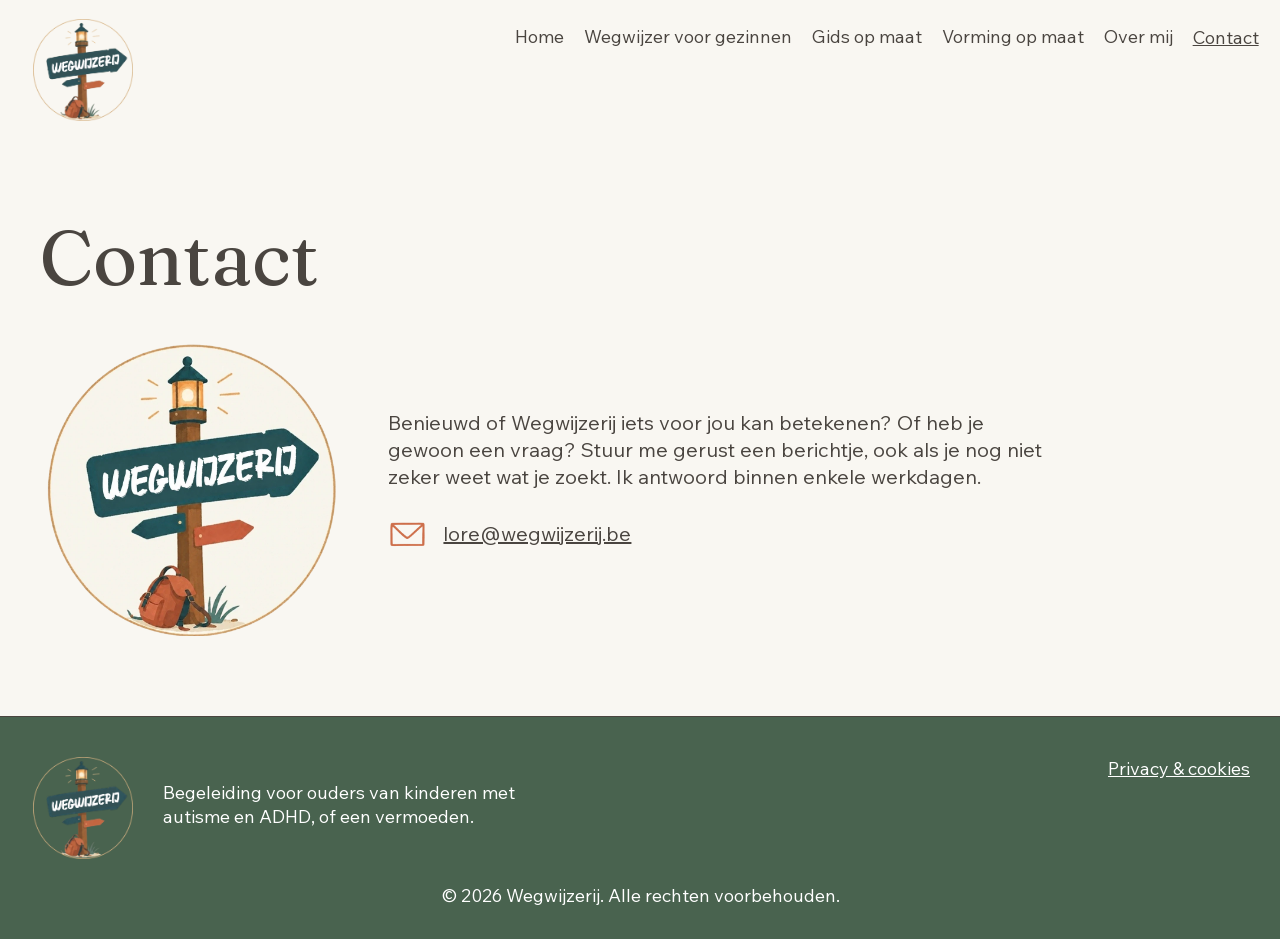
==== contact/index.html @ af90b8ae "Add files via upload" ====
<!DOCTYPE html>
<html lang="nl-BE">
<head>
<meta charset="utf-8">
<meta name="viewport" content="width=device-width, initial-scale=1">
<title>Contact | Wegwijzerij</title>
<link rel="canonical" href="https://wegwijzerij.be/contact/">
<meta property="og:title" content="Contact | Wegwijzerij">
<meta property="og:site_name" content="Wegwijzerij">
<meta property="og:type" content="website">
<meta property="og:url" content="https://wegwijzerij.be/contact/">
<link rel="icon" href="../assets/img/7ee538_72dd637df55749018c7bbe8f2faf2ca0.png" type="image/png">
<style>@keyframes slide-horizontal-new{0%{transform:translate(100%)}}@keyframes slide-horizontal-old{80%{opacity:1}to{opacity:0;transform:translate(-100%)}}@keyframes slide-vertical-new{0%{transform:translateY(-100%)}}@keyframes slide-vertical-old{80%{opacity:1}to{opacity:0;transform:translateY(100%)}}@keyframes out-in-new{0%{opacity:0}}@keyframes out-in-old{to{opacity:0}}:root:active-view-transition{view-transition-name:none}:root:active-view-transition::view-transition-group(*){animation:none}:root:active-view-transition::view-transition-old(*){animation:none}:root:active-view-transition::view-transition-new(*){animation:none}:root::view-transition{pointer-events:none}:root:active-view-transition #SITE_HEADER{view-transition-name:header-group}:root:active-view-transition #WIX_ADS{view-transition-name:wix-ads-group}:root:active-view-transition #SITE_FOOTER{view-transition-name:footer-group}:root:active-view-transition #BACKGROUND_GROUP_TRANSITION_GROUP>div{view-transition-name:background-group}:root:active-view-transition::view-transition-old(*.login-social-bar){display:none}:root:active-view-transition::view-transition-group(page-group){pointer-events:all;cursor:wait;animation:revert;animation-duration:.6s}:root:active-view-transition::view-transition-old(page-group){pointer-events:all;cursor:wait;animation:revert;animation-duration:.6s}:root:active-view-transition::view-transition-new(page-group){pointer-events:all;cursor:wait;animation:revert;animation-duration:.6s}:root:active-view-transition-type(SlideHorizontal)::view-transition-old(page-group){mix-blend-mode:normal;animation:.6s cubic-bezier(.83,0,.17,1) forwards slide-horizontal-old}:root:active-view-transition-type(SlideHorizontal)::view-transition-new(page-group){mix-blend-mode:normal;animation:.6s cubic-bezier(.83,0,.17,1) backwards slide-horizontal-new}:root:active-view-transition-type(SlideVertical)::view-transition-old(page-group){mix-blend-mode:normal;animation:.6s cubic-bezier(.83,0,.17,1) forwards slide-vertical-old}:root:active-view-transition-type(SlideVertical)::view-transition-new(page-group){mix-blend-mode:normal;animation:.6s cubic-bezier(.83,0,.17,1) backwards slide-vertical-new}:root:active-view-transition-type(OutIn)::view-transition-old(page-group){animation:.35s cubic-bezier(.22,1,.36,1) forwards out-in-old}:root:active-view-transition-type(OutIn)::view-transition-new(page-group){animation:.35s cubic-bezier(.64,0,.78,0) .35s backwards out-in-new}@media (prefers-reduced-motion:reduce){::view-transition-group(*){animation:none!important}::view-transition-old(*){animation:none!important}::view-transition-new(*){animation:none!important}}html,body{vertical-align:baseline;background:0 0;border:0;outline:0;margin:0;padding:0}body{--scrollbar-width:0px;-webkit-text-size-adjust:100%;-moz-text-size-adjust:100%;-ms-text-size-adjust:100%;text-size-adjust:100%;font-family:Arial,Helvetica,sans-serif;font-size:10px}html,body{height:100%}body{overflow-x:auto;overflow-y:scroll}body:not(.responsive) #site-root{width:100%;min-width:var(--site-width)}body:not([data-js-loaded]) [data-hide-prejs]{visibility:hidden}interact-element{display:contents}#SITE_CONTAINER{position:relative}:root{--one-unit:1vw;--section-max-width:9999px;--spx-stopper-max:9999px;--spx-stopper-min:0px;--browser-zoom:1}@supports ((-webkit-appearance:none)) and (stroke-color:transparent){:root{--safari-sticky-fix:opacity;--experimental-safari-sticky-fix:translateZ(0)}}@supports (container-type:inline-size){:root{--one-unit:1cqw}}[id^=oldHoverBox-]{mix-blend-mode:plus-lighter;transition:opacity .5s,visibility .5s}[data-mesh-id$=inlineContent-gridContainer]:has(>[id^=oldHoverBox-]){isolation:isolate}
</style>
<style>div,span,applet,object,iframe,h1,h2,h3,h4,h5,h6,p,blockquote,pre,a,abbr,acronym,address,big,cite,code,del,dfn,em,font,img,ins,kbd,q,s,samp,small,strike,strong,sub,sup,tt,var,b,u,i,center,dl,dt,dd,ol,ul,li,fieldset,form,label,legend,table,caption,tbody,tfoot,thead,tr,th,td,nav,button,section,header,footer,title{vertical-align:baseline;background:0 0;border:0;outline:0;margin:0;padding:0}textarea,input,select{box-sizing:border-box;font-family:Helvetica,Arial,sans-serif}ol,ul{list-style:none}blockquote,q{quotes:none}ins{text-decoration:none}del{text-decoration:line-through}table{border-collapse:collapse;border-spacing:0}a{cursor:pointer;text-decoration:none}.testStyles{overflow-y:hidden}.reset-button{color:inherit;font:inherit;-webkit-appearance:none;-webkit-user-select:none;-moz-user-select:none;-ms-user-select:none;background:0 0;border:0;outline:0;padding:0;line-height:normal;overflow:visible}:focus{outline:none}body.device-mobile-optimized:not(.disable-site-overflow){overflow-x:hidden;overflow-y:scroll}body.device-mobile-optimized:not(.responsive) #SITE_CONTAINER{width:320px;margin-left:auto;margin-right:auto;position:relative;overflow-x:visible}body.device-mobile-optimized:not(.responsive):not(.blockSiteScrolling) #SITE_CONTAINER{margin-top:0}body.device-mobile-optimized>*{max-width:100%!important}body.device-mobile-optimized #site-root{overflow:hidden}@supports (overflow:clip){body.device-mobile-optimized #site-root{overflow:clip}}body.device-mobile-non-optimized #SITE_CONTAINER #site-root{overflow:clip}body.device-mobile-non-optimized.fullScreenMode{background-color:#5f6360}body.device-mobile-non-optimized.fullScreenMode #site-root,body.device-mobile-non-optimized.fullScreenMode #SITE_BACKGROUND,body.device-mobile-non-optimized.fullScreenMode #MOBILE_ACTIONS_MENU,body.fullScreenMode #WIX_ADS{visibility:hidden}body.fullScreenMode{overflow:hidden!important}body.fullScreenMode.device-mobile-optimized #TINY_MENU{opacity:0;pointer-events:none}body.fullScreenMode-scrollable.device-mobile-optimized{overflow-x:hidden!important;overflow-y:auto!important}body.fullScreenMode-scrollable.device-mobile-optimized #site-root,body.fullScreenMode-scrollable.device-mobile-optimized #masterPage{overflow:hidden!important}body.fullScreenMode-scrollable.device-mobile-optimized #masterPage,body.fullScreenMode-scrollable.device-mobile-optimized #SITE_BACKGROUND{height:auto!important}body.fullScreenMode-scrollable.device-mobile-optimized #masterPage.mesh-layout{height:0!important}body.blockSiteScrolling,body.siteScrollingBlocked{width:100%;position:fixed}body.siteScrollingBlockedIOSFix{overflow:hidden!important}body.blockSiteScrolling #SITE_CONTAINER{margin-top:calc(var(--blocked-site-scroll-margin-top)*-1)}#site-root{top:var(--wix-ads-height);min-height:100%;margin:0 auto;position:relative}#site-root img:not([src]){visibility:hidden}#site-root svg img:not([src]){visibility:visible}.auto-generated-link{color:inherit}#SCROLL_TO_TOP,#SCROLL_TO_BOTTOM{height:0}.has-click-trigger{cursor:pointer}.fullScreenOverlay{z-index:1005;justify-content:center;display:flex;position:fixed;top:-60px;bottom:0;left:0;right:0;overflow-y:hidden}.fullScreenOverlay>.fullScreenOverlayContent{margin:0 auto;position:absolute;top:60px;bottom:0;left:0;right:0;overflow:hidden;transform:translateZ(0)}[data-mesh-id$=inlineContent],[data-mesh-id$=centeredContent],[data-mesh-id$=form]{pointer-events:none;position:relative}[data-mesh-id$=-gridWrapper],[data-mesh-id$=-rotated-wrapper]{pointer-events:none}[data-mesh-id$=-gridContainer]>*,[data-mesh-id$=-rotated-wrapper]>*,[data-mesh-id$=inlineContent]>:not([data-mesh-id$=-gridContainer]){pointer-events:auto}.device-mobile-optimized #masterPage.mesh-layout #SOSP_CONTAINER_CUSTOM_ID{-ms-grid-row:2;grid-area:2/1/3/2;position:relative}#masterPage.mesh-layout{display:-ms-grid;-ms-grid-rows:max-content max-content min-content max-content;-ms-grid-columns:100%;grid-template-rows:max-content max-content min-content max-content;grid-template-columns:100%;justify-content:stretch;align-items:start;display:grid}#masterPage.mesh-layout #SITE_HEADER_WRAPPER,#masterPage.mesh-layout #SITE_HEADER-placeholder,#masterPage.mesh-layout #SOSP_CONTAINER_CUSTOM_ID[data-state~=mobileView],#masterPage.mesh-layout #PAGES_CONTAINER,#masterPage.mesh-layout #soapBeforePagesContainer,#masterPage.mesh-layout #soapAfterPagesContainer,#masterPage.mesh-layout #SITE_FOOTER_WRAPPER,#masterPage.mesh-layout #SITE_FOOTER-placeholder{-ms-grid-column:1;-ms-grid-row-align:start;-ms-grid-column-align:start}#masterPage.mesh-layout #SITE_HEADER_WRAPPER,#masterPage.mesh-layout #SITE_HEADER-placeholder{-ms-grid-row:1;grid-area:1/1/2/2}#masterPage.mesh-layout #PAGES_CONTAINER,#masterPage.mesh-layout #soapBeforePagesContainer,#masterPage.mesh-layout #soapAfterPagesContainer{-ms-grid-row:3;grid-area:3/1/4/2}#masterPage.mesh-layout #soapBeforePagesContainer,#masterPage.mesh-layout #soapAfterPagesContainer{width:100%}#masterPage.mesh-layout #PAGES_CONTAINER{align-self:stretch}#masterPage.mesh-layout main#PAGES_CONTAINER{display:block}#masterPage.mesh-layout #SITE_FOOTER_WRAPPER,#masterPage.mesh-layout #SITE_FOOTER-placeholder{-ms-grid-row:4;grid-area:4/1/5/2}#masterPage.mesh-layout [data-mesh-id=PAGES_CONTAINERcenteredContent],#masterPage.mesh-layout [data-mesh-id=PAGES_CONTAINERinlineContent],#masterPage.mesh-layout #SITE_PAGES{height:100%}#masterPage.mesh-layout.desktop>*{width:100%}#masterPage.mesh-layout #SITE_PAGES,#masterPage.mesh-layout #SITE_HEADER_WRAPPER,#masterPage.mesh-layout #SITE_FOOTER_WRAPPER,#masterPage.mesh-layout #PAGES_CONTAINER,#masterPage.mesh-layout #masterPageinlineContent,#masterPage.mesh-layout #SITE_FOOTER,#masterPage.mesh-layout #SITE_HEADER{position:relative}#masterPage.mesh-layout #SITE_HEADER{grid-area:1/1/2/2}#masterPage.mesh-layout #SITE_FOOTER{grid-area:4/1/5/2}#masterPage.mesh-layout.overflow-x-clip #SITE_HEADER,#masterPage.mesh-layout.overflow-x-clip #SITE_FOOTER{overflow-x:clip}[data-z-counter]{z-index:0}[data-z-counter="0"]{z-index:auto}.wixSiteProperties{-webkit-font-smoothing:antialiased;-moz-osx-font-smoothing:grayscale}:root{--wst-button-color-fill-primary:rgb(var(--color_48));--wst-button-color-border-primary:rgb(var(--color_49));--wst-button-color-text-primary:rgb(var(--color_50));--wst-button-color-fill-primary-hover:rgb(var(--color_51));--wst-button-color-border-primary-hover:rgb(var(--color_52));--wst-button-color-text-primary-hover:rgb(var(--color_53));--wst-button-color-fill-primary-disabled:rgb(var(--color_54));--wst-button-color-border-primary-disabled:rgb(var(--color_55));--wst-button-color-text-primary-disabled:rgb(var(--color_56));--wst-button-color-fill-secondary:rgb(var(--color_57));--wst-button-color-border-secondary:rgb(var(--color_58));--wst-button-color-text-secondary:rgb(var(--color_59));--wst-button-color-fill-secondary-hover:rgb(var(--color_60));--wst-button-color-border-secondary-hover:rgb(var(--color_61));--wst-button-color-text-secondary-hover:rgb(var(--color_62));--wst-button-color-fill-secondary-disabled:rgb(var(--color_63));--wst-button-color-border-secondary-disabled:rgb(var(--color_64));--wst-button-color-text-secondary-disabled:rgb(var(--color_65));--wst-color-fill-base-1:rgb(var(--color_36));--wst-color-fill-base-2:rgb(var(--color_37));--wst-color-fill-base-shade-1:rgb(var(--color_38));--wst-color-fill-base-shade-2:rgb(var(--color_39));--wst-color-fill-base-shade-3:rgb(var(--color_40));--wst-color-fill-accent-1:rgb(var(--color_41));--wst-color-fill-accent-2:rgb(var(--color_42));--wst-color-fill-accent-3:rgb(var(--color_43));--wst-color-fill-accent-4:rgb(var(--color_44));--wst-color-fill-background-primary:rgb(var(--color_11));--wst-color-fill-background-secondary:rgb(var(--color_12));--wst-color-text-primary:rgb(var(--color_15));--wst-color-text-secondary:rgb(var(--color_14));--wst-color-action:rgb(var(--color_18));--wst-color-disabled:rgb(var(--color_39));--wst-color-title:rgb(var(--color_45));--wst-color-subtitle:rgb(var(--color_46));--wst-color-line:rgb(var(--color_47));--wst-font-style-h2:var(--font_2);--wst-font-style-h3:var(--font_3);--wst-font-style-h4:var(--font_4);--wst-font-style-h5:var(--font_5);--wst-font-style-h6:var(--font_6);--wst-font-style-body-large:var(--font_7);--wst-font-style-body-medium:var(--font_8);--wst-font-style-body-small:var(--font_9);--wst-font-style-body-x-small:var(--font_10);--wst-color-custom-1:rgb(var(--color_13));--wst-color-custom-2:rgb(var(--color_16));--wst-color-custom-3:rgb(var(--color_17));--wst-color-custom-4:rgb(var(--color_19));--wst-color-custom-5:rgb(var(--color_20));--wst-color-custom-6:rgb(var(--color_21));--wst-color-custom-7:rgb(var(--color_22));--wst-color-custom-8:rgb(var(--color_23));--wst-color-custom-9:rgb(var(--color_24));--wst-color-custom-10:rgb(var(--color_25));--wst-color-custom-11:rgb(var(--color_26));--wst-color-custom-12:rgb(var(--color_27));--wst-color-custom-13:rgb(var(--color_28));--wst-color-custom-14:rgb(var(--color_29));--wst-color-custom-15:rgb(var(--color_30));--wst-color-custom-16:rgb(var(--color_31));--wst-color-custom-17:rgb(var(--color_32));--wst-color-custom-18:rgb(var(--color_33));--wst-color-custom-19:rgb(var(--color_34));--wst-color-custom-20:rgb(var(--color_35))}.wix-presets-wrapper{display:contents}.builder-root{box-sizing:border-box}
</style>
<style id="display-var-no-inherit">
    @property --display { syntax: "*"; inherits: false; }
  </style>
<style id="a11y-contrast">
    @media (forced-colors: active) {
      #SITE_CONTAINER.focus-ring-active
        :not(.has-custom-focus):not(.ignore-focus):not([tabindex='-1']):focus,
      #SITE_CONTAINER.focus-ring-active
        :not(.has-custom-focus):not(.ignore-focus):not([tabindex='-1']):focus
        ~ .wixSdkShowFocusOnSibling {
        outline: 2px solid CanvasText;
        outline-offset: 2px;
      }
    }
  </style>
<style>.XWeqiF{opacity:0}.bWoigz{opacity:1;transition:opacity var(--transition-duration) cubic-bezier(.37, 0, .63, 1)}.HTrn1j{opacity:1}.sAGPNe{opacity:0;transition:opacity var(--transition-duration) cubic-bezier(.37, 0, .63, 1)}.cCFKrw{opacity:0}.yifJnQ{opacity:1;transition:opacity var(--transition-duration) cubic-bezier(.64, 0, .78, 0)}._mj5qU{opacity:1}.gG6uhp{opacity:0;transition:opacity var(--transition-duration) cubic-bezier(.22, 1, .36, 1)}.k0CnHT{transform:translate(100%)}.URQNsX{transition:transform var(--transition-duration) cubic-bezier(.87, 0, .13, 1);transform:translate(0)}.CCwVTE{transform:translate(0)}.TX_1qK{transition:transform var(--transition-duration) cubic-bezier(.87, 0, .13, 1);transform:translate(-100%)}.JMRv7x{transform:translate(-100%)}.AOzCGi{transition:transform var(--transition-duration) cubic-bezier(.87, 0, .13, 1);transform:translate(0)}.WzSMGx{transform:translate(0)}.I76Pz6{transition:transform var(--transition-duration) cubic-bezier(.87, 0, .13, 1);transform:translate(100%)}.bX95uQ{transform:translateY(100%)}.Ogwj62{transition:transform var(--transition-duration) cubic-bezier(.87, 0, .13, 1);transform:translateY(0)}.GdyWfW{transform:translateY(0)}.YxqFze{transition:transform var(--transition-duration) cubic-bezier(.87, 0, .13, 1);transform:translateY(-100%)}.NrDww4{transform:translateY(-100%)}.ciVV17{transition:transform var(--transition-duration) cubic-bezier(.87, 0, .13, 1);transform:translateY(0)}.BMKrqh{transform:translateY(0)}.jNxMkI{transition:transform var(--transition-duration) cubic-bezier(.87, 0, .13, 1);transform:translateY(100%)}</style>
<style>.ub230c{display:var(--display);--display:flex;width:100%;z-index:var(--above-all-z-index);box-sizing:border-box;background-color:#fff;justify-content:center;position:fixed;top:0;box-shadow:0 2px 12px #a4a8c033}.ub230c.iF3M3J{direction:rtl}.ub230c.aD8jGL{direction:ltr}.ub230c.CjFky3{background-color:red;border:none}.ub230c>.ak8WKZ{justify-content:center;align-items:center;width:100%;display:flex}.ub230c>.ak8WKZ>.vY4Tm1{color:#000;flex-shrink:0;align-items:center;display:flex}.ub230c>.ak8WKZ:hover>.vY4Tm1{color:#333850}.bcTg04{text-align:center;--color:#000;letter-spacing:0;background-color:#fff;column-gap:4px;width:100%;padding-block:8px;font-family:Wix Madefor Text,Madefor,sans-serif;font-size:14px;font-weight:400;line-height:18px;position:absolute;top:0;left:0}.bcTg04:hover{--color:#00e}.yxZj1H{z-index:var(--above-all-z-index);background-color:#fff;height:34px;position:fixed;top:0}.HMMJm5{column-gap:4px;color:var(--color)!important}.vjUrmX{padding-block-start:3px}.lRMeaM{text-align:center;width:100%;box-shadow:none;--color:#151414;--buttonBackgroundColor:#151414;background-color:#d6e6fe;position:absolute;top:0;left:0}.lRMeaM:hover{--buttonBackgroundColor:#393939}.SCWnKk{z-index:var(--above-all-z-index);box-sizing:border-box;background-color:#d6e6fe;border:1px solid #0000001a;height:48px;padding:0 12px;position:fixed;top:0}.sDY1FL{color:#151414;letter-spacing:0;text-transform:none;column-gap:4px;font-family:FreemiumBannerOdeditor-Madefor,Wix Madefor Text,Madefor,sans-serif;font-size:14px;font-style:normal;font-weight:500;line-height:18px;text-decoration:none;color:var(--color)!important}.wlDeUi{width:88px;height:12.72px;position:relative;top:1.36px}.BKqdGm{box-sizing:border-box;color:#fff;background-color:var(--buttonBackgroundColor,#151414);letter-spacing:0;text-transform:none;white-space:nowrap;cursor:pointer;border:none;border-radius:6px;flex-shrink:0;justify-content:center;align-items:center;height:24px;margin-inline-start:8px;padding:2px 12px;font-family:FreemiumBannerOdeditor-Madefor,Wix Madefor Text,Madefor,sans-serif;font-size:12px;font-weight:600;line-height:16px;display:inline-flex}.Rf8tnx{display:none}@media (width<=480px){.olAV9M{display:none}.Rf8tnx{display:inline}}</style>
<style>.qe3oTb{pointer-events:none;white-space:nowrap;padding:0;overflow:hidden}.TvbeET{display:none}</style>
<style>.BqYkvS{pointer-events:none;z-index:9999;color:#116dff;opacity:0;cursor:pointer;background:#fff;border-radius:24px;width:0;height:0;margin-left:-94px;padding:0 24px;font-family:Helvetica,Arial,メイリオ,meiryo,ヒラギノ角ゴ pro w3,hiragino kaku gothic pro,sans-serif;font-size:14px;position:absolute;top:60px;left:50%}.BqYkvS:focus{opacity:1;pointer-events:auto;border:2px solid;width:auto;height:40px}</style>
<style>.CNHfeA{width:100%;position:absolute;inset:0}.ZfNvr6{transition:all .2s ease-in;transform:translateY(-100%)}.ICcIQy{transition:all .2s}.xL7MJu{opacity:0;transition:all .2s ease-in}.xL7MJu.Dbjboh{pointer-events:none}.xg8z1A{opacity:1;transition:all .2s}.G6vvJF{width:100%;height:auto;position:relative}.ZgDNL8{width:100%;position:relative}body:not(.device-mobile-optimized) ._c_gnD,:host(:not(.device-mobile-optimized)) ._c_gnD{margin-left:calc((100% - var(--site-width))/2);width:var(--site-width)}.HQtdHX[data-focuscycled=active]{outline:1px solid #0000}.HQtdHX[data-focuscycled=active]:not(:focus-within){outline:2px solid #0000;transition:outline 10ms}.HQtdHX ._c_gnD{position:absolute;inset:0}</style>
<style>.XWeqiF{opacity:0}.bWoigz{opacity:1;transition:opacity var(--transition-duration) cubic-bezier(.37, 0, .63, 1)}.HTrn1j{opacity:1}.sAGPNe{opacity:0;transition:opacity var(--transition-duration) cubic-bezier(.37, 0, .63, 1)}.cCFKrw{opacity:0}.yifJnQ{opacity:1;transition:opacity var(--transition-duration) cubic-bezier(.64, 0, .78, 0)}._mj5qU{opacity:1}.gG6uhp{opacity:0;transition:opacity var(--transition-duration) cubic-bezier(.22, 1, .36, 1)}.k0CnHT{transform:translate(100%)}.URQNsX{transition:transform var(--transition-duration) cubic-bezier(.87, 0, .13, 1);transform:translate(0)}.CCwVTE{transform:translate(0)}.TX_1qK{transition:transform var(--transition-duration) cubic-bezier(.87, 0, .13, 1);transform:translate(-100%)}.JMRv7x{transform:translate(-100%)}.AOzCGi{transition:transform var(--transition-duration) cubic-bezier(.87, 0, .13, 1);transform:translate(0)}.WzSMGx{transform:translate(0)}.I76Pz6{transition:transform var(--transition-duration) cubic-bezier(.87, 0, .13, 1);transform:translate(100%)}.bX95uQ{transform:translateY(100%)}.Ogwj62{transition:transform var(--transition-duration) cubic-bezier(.87, 0, .13, 1);transform:translateY(0)}.GdyWfW{transform:translateY(0)}.YxqFze{transition:transform var(--transition-duration) cubic-bezier(.87, 0, .13, 1);transform:translateY(-100%)}.NrDww4{transform:translateY(-100%)}.ciVV17{transition:transform var(--transition-duration) cubic-bezier(.87, 0, .13, 1);transform:translateY(0)}.BMKrqh{transform:translateY(0)}.jNxMkI{transition:transform var(--transition-duration) cubic-bezier(.87, 0, .13, 1);transform:translateY(100%)}body:not(.responsive) .Y3K28_{overflow-x:clip}:root:active-view-transition .Y3K28_{view-transition-name:page-group}.uvik8H{grid-template-rows:1fr;grid-template-columns:1fr;height:100%;display:grid}.uvik8H>div{grid-area:1/1/2/2;place-self:stretch stretch!important}</style>
<style>.CNHfeA{width:100%;position:absolute;inset:0}.ZfNvr6{transition:all .2s ease-in;transform:translateY(-100%)}.ICcIQy{transition:all .2s}.xL7MJu{opacity:0;transition:all .2s ease-in}.xL7MJu.Dbjboh{pointer-events:none}.xg8z1A{opacity:1;transition:all .2s}.G6vvJF{width:100%;height:auto;position:relative}.ZgDNL8{width:100%;position:relative}body:not(.device-mobile-optimized) ._c_gnD,:host(:not(.device-mobile-optimized)) ._c_gnD{margin-left:calc((100% - var(--site-width))/2);width:var(--site-width)}.HQtdHX[data-focuscycled=active]{outline:1px solid #0000}.HQtdHX[data-focuscycled=active]:not(:focus-within){outline:2px solid #0000;transition:outline 10ms}.HQtdHX ._c_gnD{position:absolute;inset:0}</style>
<style>.ETqrjz .g0IvTF{background-color:rgba(var(--bg,var(--color_11,color_11)),var(--alpha-bg,1));position:absolute;inset:0;overflow:hidden}</style>
<style>.ku1hVK{border-radius:var(--overflow-wrapper-border-radius)}</style>
<style>.S829f_{pointer-events:var(--ref-container-pointer-events)!important}.S829f_>*{pointer-events:auto}</style>
<style>.Qh0lWW{width:100%;height:100%;display:block}.Qh0lWW img{max-width:var(--wix-img-max-width,100%)}.Qh0lWW[data-animate-blur] img{filter:blur(9px);transition:filter .8s ease-in}.Qh0lWW[data-animate-blur] img[data-load-done]{filter:none}.sFiSiq{width:100%;height:100%;display:block}.aDzdcC{clip-path:var(--fill-layer-clip)}.aDzdcC,.rv3vOe{width:100%;height:100%;position:absolute;top:0}.dnHU4q img{width:100%;height:100%}.X9nqm0{opacity:0;position:absolute;top:0}.ZUV7Qj{width:0;height:0;position:absolute;top:0;left:0;overflow:hidden}.UZsu9f{position:var(--fill-layer-background-media-position);pointer-events:var(--fill-layer-background-media-pointer-events);width:100%;height:100%;top:0;left:0}.WnIl2C,.OAmk_6{width:100%;height:100%;top:0}.OAmk_6{position:absolute}.WnIl2C{background-color:var(--fill-layer-background-overlay-color);position:var(--fill-layer-background-overlay-position);opacity:var(--fill-layer-background-overlay-blend-opacity-fallback,1);transform:var(--fill-layer-background-overlay-transform)}@supports (mix-blend-mode:overlay){.WnIl2C{mix-blend-mode:var(--fill-layer-background-overlay-blend-mode);opacity:var(--fill-layer-background-overlay-blend-opacity,1)}}.QG9w8P.WIIr02{clip:rect(0px, auto, auto, 0px)}.QG9w8P .ayCf9D{width:100%;height:100%;position:absolute;top:0}.QG9w8P .fO4mKs{opacity:var(--fill-layer-image-opacity);height:var(--fill-layer-image-height,100%)}.QG9w8P .fO4mKs img{width:100%;height:100%}@supports ((-webkit-hyphens:none)){.QG9w8P.WIIr02{clip:auto;-webkit-clip-path:inset(0)}}.ROWgFb{height:100%}.xSZeaB,.g4gDzl{opacity:var(--fill-layer-video-opacity)}.Ulxuud{width:100%;height:var(--media-padding-height);top:var(--media-padding-top);bottom:var(--media-padding-bottom);position:absolute}.NgeJ4N{transform:scale(var(--scale,1));transition:var(--transform-duration,transform 0s)}.g4gDzl{width:100%;height:100%;position:relative}.bzwgbw{opacity:var(--fill-layer-video-opacity,var(--fill-layer-image-opacity,1))}.bzwgbw .fO4mKs,.bzwgbw .g4gDzl,.bzwgbw .xSZeaB{opacity:1}.ejT4cR{--divider-pin-height__:min(1, calc(var(--divider-layers-pin-factor__) + 1));--divider-pin-layer-height__:var(--divider-layers-pin-factor__);--divider-pin-border__:min(1, calc(var(--divider-layers-pin-factor__) / -1 + 1));width:100%;height:calc(var(--divider-height__) + var(--divider-pin-height__)*var(--divider-layers-size__)*var(--divider-layers-y__));position:absolute;left:0}.ejT4cR .Mj2wZE{--divider-layer-i__:var(--divider-layer-i,0);width:100%;height:calc(var(--divider-height__) + var(--divider-pin-layer-height__)*var(--divider-layer-i__)*var(--divider-layers-y__));opacity:calc(1 - var(--divider-layer-i__)/(var(--divider-layer-i__) + 1));background-repeat:repeat-x;background-position:left calc(50% + var(--divider-offset-x__) + var(--divider-layers-x__)*var(--divider-layer-i__)) bottom;border-bottom-width:calc(var(--divider-pin-border__)*var(--divider-layer-i__)*var(--divider-layers-y__));border-bottom-style:solid;position:absolute;left:0}.urGCgL{--divider-height__:var(--divider-top-height,auto);--divider-offset-x__:var(--divider-top-offset-x,0px);--divider-layers-size__:var(--divider-top-layers-size,0);--divider-layers-y__:var(--divider-top-layers-y,0px);--divider-layers-x__:var(--divider-top-layers-x,0px);--divider-layers-pin-factor__:var(--divider-top-layers-pin-factor,0);transform:var(--divider-top-flip,scaleY(-1));opacity:var(--divider-top-opacity,1);border-top:var(--divider-top-padding,0) solid var(--divider-top-color,currentColor);top:0}.urGCgL .Mj2wZE{border-color:var(--divider-top-color,currentColor);background-image:var(--divider-top-image,none);background-size:var(--divider-top-size,contain);filter:var(--divider-top-filter,none);bottom:0}.urGCgL .Mj2wZE[data-divider-layer="1"]{display:var(--divider-top-layer-1-display,block)}.urGCgL .Mj2wZE[data-divider-layer="2"]{display:var(--divider-top-layer-2-display,block)}.urGCgL .Mj2wZE[data-divider-layer="3"]{display:var(--divider-top-layer-3-display,block)}.yIAE9q{--divider-height__:var(--divider-bottom-height,auto);--divider-offset-x__:var(--divider-bottom-offset-x,0px);--divider-layers-size__:var(--divider-bottom-layers-size,0);--divider-layers-y__:var(--divider-bottom-layers-y,0px);--divider-layers-x__:var(--divider-bottom-layers-x,0px);--divider-layers-pin-factor__:var(--divider-bottom-layers-pin-factor,0);transform:var(--divider-bottom-flip,none);opacity:var(--divider-bottom-opacity,1);border-bottom:var(--divider-bottom-padding,0) solid var(--divider-bottom-color,currentColor);bottom:0}.yIAE9q .Mj2wZE{border-color:var(--divider-bottom-color,currentColor);background-image:var(--divider-bottom-image,none);background-size:var(--divider-bottom-size,contain);filter:var(--divider-bottom-filter,none);bottom:0}.yIAE9q .Mj2wZE[data-divider-layer="1"]{display:var(--divider-bottom-layer-1-display,block)}.yIAE9q .Mj2wZE[data-divider-layer="2"]{display:var(--divider-bottom-layer-2-display,block)}.yIAE9q .Mj2wZE[data-divider-layer="3"]{display:var(--divider-bottom-layer-3-display,block)}.ke5pl1,.Dkb_qa{background-color:rgba(var(--bg,var(--color_11,color_11)),var(--alpha-bg,1))}.ke5pl1>.QG9w8P .LNYVZi{background-color:var(--section-corvid-background-color,var(--bg-overlay-color,rgba(var(--bg,var(--color_11,color_11)),var(--alpha-bg,1))))}.w2JesW{transition-delay:var(--transition-delay);transition-duration:var(--transition-duration);transition-timing-function:var(--transition-timing-function);transition-property:var(--transition-property)}.w2JesW.BjOAZh{transition-property:var(--transition-property),visibility;visibility:visible}.w2JesW.VHnL1N{transform:var(--scrolled-transform) translateY(calc(-1 * var(--padding-top,0px)))}.w2JesW.EO98vq{opacity:var(--scrolled-opacity)}.w2JesW.EO98vq.BjOAZh{visibility:hidden;transition-delay:var(--transition-delay),calc(var(--transition-duration) + var(--transition-delay))}.w2JesW.NXBn1M{transition-delay:0s}.w2JesW.NXBn1M.BjOAZh{visibility:visible}.QG9w8P{width:100%;height:100%;-webkit-mask-image:var(--mask-image,none);mask-image:var(--mask-image,none);-webkit-mask-position:var(--mask-position,0);mask-position:var(--mask-position,0);-webkit-mask-size:var(--mask-size,100%);mask-size:var(--mask-size,100%);-webkit-mask-repeat:var(--mask-repeat,no-repeat);mask-repeat:var(--mask-repeat,no-repeat);pointer-events:var(--fill-layer-background-media-pointer-events);position:absolute;top:0;left:0;overflow:hidden}.QG9w8P.CrIOZj{clip:rect(0px, auto, auto, 0px)}.QG9w8P .F6dXKW{width:100%;height:100%;position:absolute;top:0}.QG9w8P ._gD9B7{opacity:var(--fill-layer-image-opacity);height:var(--fill-layer-image-height,100%)}.QG9w8P ._gD9B7 img{width:100%;height:100%}@supports ((-webkit-hyphens:none)){.QG9w8P.CrIOZj{clip:auto;-webkit-clip-path:inset(0)}}.Njdfgu{height:100%}.LNYVZi{background-color:var(--bg-overlay-color);background-image:var(--bg-gradient);transition:var(--inherit-transition)}.FlTEtY,.D6Ehqq{opacity:var(--fill-layer-video-opacity)}.U8aRUE{width:100%;height:var(--media-padding-height);top:var(--media-padding-top);bottom:var(--media-padding-bottom);position:absolute}.a8Mxnk{transform:scale(var(--scale,1));transition:var(--transform-duration,transform 0s)}.D6Ehqq{width:100%;height:100%;position:relative}wix-media-canvas{height:100%;display:block}.dZP7lJ{opacity:var(--fill-layer-video-opacity,var(--fill-layer-image-opacity,1))}.dZP7lJ ._gD9B7,.dZP7lJ .D6Ehqq,.dZP7lJ .FlTEtY{opacity:1}.Lnr3dj,.Lnr3dj>.QG9w8P .LNYVZi{background-color:var(--section-corvid-background-color,var(--bg-overlay-color,rgba(var(--bg,var(--color_11,color_11)),var(--alpha-bg,1))))}.Lnr3dj,.Lnr3dj>.QG9w8P .LNYVZi,.Lnr3dj [data-testid=internal-container-background-layer] .background{transition-delay:var(--transition-delay);transition-duration:var(--transition-duration);transition-timing-function:var(--transition-timing-function);transition-property:var(--transition-property)}.aBo_xL.Lnr3dj,.aBo_xL.Lnr3dj>.QG9w8P .LNYVZi,.aBo_xL.Lnr3dj [data-testid=internal-container-background-layer] .background{background-color:var(--section-corvid-background-color,rgba(var(--bg-scrl,var(--color_11,color_11)),var(--alpha-bg-scrl,1)))}.fwXYgt:hover .HTT0h5{pointer-events:auto;clip:auto;opacity:1}.HTT0h5{box-sizing:border-box;z-index:9999;color:#000;pointer-events:none;clip:rect(0 0 0 0);opacity:0;background-color:#fff;border-radius:50%;outline:1px solid #000;place-items:center;width:24px;height:24px;transition:all .2s ease-in-out;display:grid;position:absolute;bottom:3px;right:3px}.HTT0h5:focus,.HTT0h5:hover,.HTT0h5:active{pointer-events:auto;clip:auto;opacity:1}.Vs_TJq{z-index:1;position:relative}.yEgiaI{margin-top:var(--padding-top,0);margin-right:var(--padding-right,0);margin-bottom:var(--padding-bottom,0);margin-left:var(--padding-left,0)}</style>
<style>.ooGRUo{display:contents}</style>
<style>.Qh0lWW{width:100%;height:100%;display:block}.Qh0lWW img{max-width:var(--wix-img-max-width,100%)}.Qh0lWW[data-animate-blur] img{filter:blur(9px);transition:filter .8s ease-in}.Qh0lWW[data-animate-blur] img[data-load-done]{filter:none}.sFiSiq{width:100%;height:100%;display:block}.aDzdcC{clip-path:var(--fill-layer-clip)}.aDzdcC,.rv3vOe{width:100%;height:100%;position:absolute;top:0}.dnHU4q img{width:100%;height:100%}.X9nqm0{opacity:0;position:absolute;top:0}.ZUV7Qj{width:0;height:0;position:absolute;top:0;left:0;overflow:hidden}.UZsu9f{position:var(--fill-layer-background-media-position);pointer-events:var(--fill-layer-background-media-pointer-events);width:100%;height:100%;top:0;left:0}.WnIl2C,.OAmk_6{width:100%;height:100%;top:0}.OAmk_6{position:absolute}.WnIl2C{background-color:var(--fill-layer-background-overlay-color);position:var(--fill-layer-background-overlay-position);opacity:var(--fill-layer-background-overlay-blend-opacity-fallback,1);transform:var(--fill-layer-background-overlay-transform)}@supports (mix-blend-mode:overlay){.WnIl2C{mix-blend-mode:var(--fill-layer-background-overlay-blend-mode);opacity:var(--fill-layer-background-overlay-blend-opacity,1)}}.QG9w8P.WIIr02{clip:rect(0px, auto, auto, 0px)}.QG9w8P .ayCf9D{width:100%;height:100%;position:absolute;top:0}.QG9w8P .fO4mKs{opacity:var(--fill-layer-image-opacity);height:var(--fill-layer-image-height,100%)}.QG9w8P .fO4mKs img{width:100%;height:100%}@supports ((-webkit-hyphens:none)){.QG9w8P.WIIr02{clip:auto;-webkit-clip-path:inset(0)}}.ROWgFb{height:100%}.xSZeaB,.g4gDzl{opacity:var(--fill-layer-video-opacity)}.Ulxuud{width:100%;height:var(--media-padding-height);top:var(--media-padding-top);bottom:var(--media-padding-bottom);position:absolute}.NgeJ4N{transform:scale(var(--scale,1));transition:var(--transform-duration,transform 0s)}.g4gDzl{width:100%;height:100%;position:relative}.bzwgbw{opacity:var(--fill-layer-video-opacity,var(--fill-layer-image-opacity,1))}.bzwgbw .fO4mKs,.bzwgbw .g4gDzl,.bzwgbw .xSZeaB{opacity:1}.ejT4cR{--divider-pin-height__:min(1, calc(var(--divider-layers-pin-factor__) + 1));--divider-pin-layer-height__:var(--divider-layers-pin-factor__);--divider-pin-border__:min(1, calc(var(--divider-layers-pin-factor__) / -1 + 1));width:100%;height:calc(var(--divider-height__) + var(--divider-pin-height__)*var(--divider-layers-size__)*var(--divider-layers-y__));position:absolute;left:0}.ejT4cR .Mj2wZE{--divider-layer-i__:var(--divider-layer-i,0);width:100%;height:calc(var(--divider-height__) + var(--divider-pin-layer-height__)*var(--divider-layer-i__)*var(--divider-layers-y__));opacity:calc(1 - var(--divider-layer-i__)/(var(--divider-layer-i__) + 1));background-repeat:repeat-x;background-position:left calc(50% + var(--divider-offset-x__) + var(--divider-layers-x__)*var(--divider-layer-i__)) bottom;border-bottom-width:calc(var(--divider-pin-border__)*var(--divider-layer-i__)*var(--divider-layers-y__));border-bottom-style:solid;position:absolute;left:0}.urGCgL{--divider-height__:var(--divider-top-height,auto);--divider-offset-x__:var(--divider-top-offset-x,0px);--divider-layers-size__:var(--divider-top-layers-size,0);--divider-layers-y__:var(--divider-top-layers-y,0px);--divider-layers-x__:var(--divider-top-layers-x,0px);--divider-layers-pin-factor__:var(--divider-top-layers-pin-factor,0);transform:var(--divider-top-flip,scaleY(-1));opacity:var(--divider-top-opacity,1);border-top:var(--divider-top-padding,0) solid var(--divider-top-color,currentColor);top:0}.urGCgL .Mj2wZE{border-color:var(--divider-top-color,currentColor);background-image:var(--divider-top-image,none);background-size:var(--divider-top-size,contain);filter:var(--divider-top-filter,none);bottom:0}.urGCgL .Mj2wZE[data-divider-layer="1"]{display:var(--divider-top-layer-1-display,block)}.urGCgL .Mj2wZE[data-divider-layer="2"]{display:var(--divider-top-layer-2-display,block)}.urGCgL .Mj2wZE[data-divider-layer="3"]{display:var(--divider-top-layer-3-display,block)}.yIAE9q{--divider-height__:var(--divider-bottom-height,auto);--divider-offset-x__:var(--divider-bottom-offset-x,0px);--divider-layers-size__:var(--divider-bottom-layers-size,0);--divider-layers-y__:var(--divider-bottom-layers-y,0px);--divider-layers-x__:var(--divider-bottom-layers-x,0px);--divider-layers-pin-factor__:var(--divider-bottom-layers-pin-factor,0);transform:var(--divider-bottom-flip,none);opacity:var(--divider-bottom-opacity,1);border-bottom:var(--divider-bottom-padding,0) solid var(--divider-bottom-color,currentColor);bottom:0}.yIAE9q .Mj2wZE{border-color:var(--divider-bottom-color,currentColor);background-image:var(--divider-bottom-image,none);background-size:var(--divider-bottom-size,contain);filter:var(--divider-bottom-filter,none);bottom:0}.yIAE9q .Mj2wZE[data-divider-layer="1"]{display:var(--divider-bottom-layer-1-display,block)}.yIAE9q .Mj2wZE[data-divider-layer="2"]{display:var(--divider-bottom-layer-2-display,block)}.yIAE9q .Mj2wZE[data-divider-layer="3"]{display:var(--divider-bottom-layer-3-display,block)}.ke5pl1,.Dkb_qa{background-color:rgba(var(--bg,var(--color_11,color_11)),var(--alpha-bg,1))}.ke5pl1>.QG9w8P .LNYVZi{background-color:var(--section-corvid-background-color,var(--bg-overlay-color,rgba(var(--bg,var(--color_11,color_11)),var(--alpha-bg,1))))}.w2JesW{transition-delay:var(--transition-delay);transition-duration:var(--transition-duration);transition-timing-function:var(--transition-timing-function);transition-property:var(--transition-property)}.w2JesW.BjOAZh{transition-property:var(--transition-property),visibility;visibility:visible}.w2JesW.VHnL1N{transform:var(--scrolled-transform) translateY(calc(-1 * var(--padding-top,0px)))}.w2JesW.EO98vq{opacity:var(--scrolled-opacity)}.w2JesW.EO98vq.BjOAZh{visibility:hidden;transition-delay:var(--transition-delay),calc(var(--transition-duration) + var(--transition-delay))}.w2JesW.NXBn1M{transition-delay:0s}.w2JesW.NXBn1M.BjOAZh{visibility:visible}.QG9w8P{width:100%;height:100%;-webkit-mask-image:var(--mask-image,none);mask-image:var(--mask-image,none);-webkit-mask-position:var(--mask-position,0);mask-position:var(--mask-position,0);-webkit-mask-size:var(--mask-size,100%);mask-size:var(--mask-size,100%);-webkit-mask-repeat:var(--mask-repeat,no-repeat);mask-repeat:var(--mask-repeat,no-repeat);pointer-events:var(--fill-layer-background-media-pointer-events);position:absolute;top:0;left:0;overflow:hidden}.QG9w8P.CrIOZj{clip:rect(0px, auto, auto, 0px)}.QG9w8P .F6dXKW{width:100%;height:100%;position:absolute;top:0}.QG9w8P ._gD9B7{opacity:var(--fill-layer-image-opacity);height:var(--fill-layer-image-height,100%)}.QG9w8P ._gD9B7 img{width:100%;height:100%}@supports ((-webkit-hyphens:none)){.QG9w8P.CrIOZj{clip:auto;-webkit-clip-path:inset(0)}}.Njdfgu{height:100%}.LNYVZi{background-color:var(--bg-overlay-color);background-image:var(--bg-gradient);transition:var(--inherit-transition)}.FlTEtY,.D6Ehqq{opacity:var(--fill-layer-video-opacity)}.U8aRUE{width:100%;height:var(--media-padding-height);top:var(--media-padding-top);bottom:var(--media-padding-bottom);position:absolute}.a8Mxnk{transform:scale(var(--scale,1));transition:var(--transform-duration,transform 0s)}.D6Ehqq{width:100%;height:100%;position:relative}wix-media-canvas{height:100%;display:block}.dZP7lJ{opacity:var(--fill-layer-video-opacity,var(--fill-layer-image-opacity,1))}.dZP7lJ ._gD9B7,.dZP7lJ .D6Ehqq,.dZP7lJ .FlTEtY{opacity:1}.Lnr3dj,.Lnr3dj>.QG9w8P .LNYVZi{background-color:var(--section-corvid-background-color,var(--bg-overlay-color,rgba(var(--bg,var(--color_11,color_11)),var(--alpha-bg,1))))}.Lnr3dj,.Lnr3dj>.QG9w8P .LNYVZi,.Lnr3dj [data-testid=internal-container-background-layer] .background{transition-delay:var(--transition-delay);transition-duration:var(--transition-duration);transition-timing-function:var(--transition-timing-function);transition-property:var(--transition-property)}.aBo_xL.Lnr3dj,.aBo_xL.Lnr3dj>.QG9w8P .LNYVZi,.aBo_xL.Lnr3dj [data-testid=internal-container-background-layer] .background{background-color:var(--section-corvid-background-color,rgba(var(--bg-scrl,var(--color_11,color_11)),var(--alpha-bg-scrl,1)))}.fwXYgt:hover .HTT0h5{pointer-events:auto;clip:auto;opacity:1}.HTT0h5{box-sizing:border-box;z-index:9999;color:#000;pointer-events:none;clip:rect(0 0 0 0);opacity:0;background-color:#fff;border-radius:50%;outline:1px solid #000;place-items:center;width:24px;height:24px;transition:all .2s ease-in-out;display:grid;position:absolute;bottom:3px;right:3px}.HTT0h5:focus,.HTT0h5:hover,.HTT0h5:active{pointer-events:auto;clip:auto;opacity:1}.Vs_TJq{z-index:1;position:relative}</style>
<style>.Qh0lWW{width:100%;height:100%;display:block}.Qh0lWW img{max-width:var(--wix-img-max-width,100%)}.Qh0lWW[data-animate-blur] img{filter:blur(9px);transition:filter .8s ease-in}.Qh0lWW[data-animate-blur] img[data-load-done]{filter:none}.sFiSiq{width:100%;height:100%;display:block}.aDzdcC{clip-path:var(--fill-layer-clip)}.aDzdcC,.rv3vOe{width:100%;height:100%;position:absolute;top:0}.dnHU4q img{width:100%;height:100%}.X9nqm0{opacity:0;position:absolute;top:0}.ZUV7Qj{width:0;height:0;position:absolute;top:0;left:0;overflow:hidden}.UZsu9f{position:var(--fill-layer-background-media-position);pointer-events:var(--fill-layer-background-media-pointer-events);width:100%;height:100%;top:0;left:0}.WnIl2C,.OAmk_6{width:100%;height:100%;top:0}.OAmk_6{position:absolute}.WnIl2C{background-color:var(--fill-layer-background-overlay-color);position:var(--fill-layer-background-overlay-position);opacity:var(--fill-layer-background-overlay-blend-opacity-fallback,1);transform:var(--fill-layer-background-overlay-transform)}@supports (mix-blend-mode:overlay){.WnIl2C{mix-blend-mode:var(--fill-layer-background-overlay-blend-mode);opacity:var(--fill-layer-background-overlay-blend-opacity,1)}}.QG9w8P.WIIr02{clip:rect(0px, auto, auto, 0px)}.QG9w8P .ayCf9D{width:100%;height:100%;position:absolute;top:0}.QG9w8P .fO4mKs{opacity:var(--fill-layer-image-opacity);height:var(--fill-layer-image-height,100%)}.QG9w8P .fO4mKs img{width:100%;height:100%}@supports ((-webkit-hyphens:none)){.QG9w8P.WIIr02{clip:auto;-webkit-clip-path:inset(0)}}.ROWgFb{height:100%}.xSZeaB,.g4gDzl{opacity:var(--fill-layer-video-opacity)}.Ulxuud{width:100%;height:var(--media-padding-height);top:var(--media-padding-top);bottom:var(--media-padding-bottom);position:absolute}.NgeJ4N{transform:scale(var(--scale,1));transition:var(--transform-duration,transform 0s)}.g4gDzl{width:100%;height:100%;position:relative}.bzwgbw{opacity:var(--fill-layer-video-opacity,var(--fill-layer-image-opacity,1))}.bzwgbw .fO4mKs,.bzwgbw .g4gDzl,.bzwgbw .xSZeaB{opacity:1}.ejT4cR{--divider-pin-height__:min(1, calc(var(--divider-layers-pin-factor__) + 1));--divider-pin-layer-height__:var(--divider-layers-pin-factor__);--divider-pin-border__:min(1, calc(var(--divider-layers-pin-factor__) / -1 + 1));width:100%;height:calc(var(--divider-height__) + var(--divider-pin-height__)*var(--divider-layers-size__)*var(--divider-layers-y__));position:absolute;left:0}.ejT4cR .Mj2wZE{--divider-layer-i__:var(--divider-layer-i,0);width:100%;height:calc(var(--divider-height__) + var(--divider-pin-layer-height__)*var(--divider-layer-i__)*var(--divider-layers-y__));opacity:calc(1 - var(--divider-layer-i__)/(var(--divider-layer-i__) + 1));background-repeat:repeat-x;background-position:left calc(50% + var(--divider-offset-x__) + var(--divider-layers-x__)*var(--divider-layer-i__)) bottom;border-bottom-width:calc(var(--divider-pin-border__)*var(--divider-layer-i__)*var(--divider-layers-y__));border-bottom-style:solid;position:absolute;left:0}.urGCgL{--divider-height__:var(--divider-top-height,auto);--divider-offset-x__:var(--divider-top-offset-x,0px);--divider-layers-size__:var(--divider-top-layers-size,0);--divider-layers-y__:var(--divider-top-layers-y,0px);--divider-layers-x__:var(--divider-top-layers-x,0px);--divider-layers-pin-factor__:var(--divider-top-layers-pin-factor,0);transform:var(--divider-top-flip,scaleY(-1));opacity:var(--divider-top-opacity,1);border-top:var(--divider-top-padding,0) solid var(--divider-top-color,currentColor);top:0}.urGCgL .Mj2wZE{border-color:var(--divider-top-color,currentColor);background-image:var(--divider-top-image,none);background-size:var(--divider-top-size,contain);filter:var(--divider-top-filter,none);bottom:0}.urGCgL .Mj2wZE[data-divider-layer="1"]{display:var(--divider-top-layer-1-display,block)}.urGCgL .Mj2wZE[data-divider-layer="2"]{display:var(--divider-top-layer-2-display,block)}.urGCgL .Mj2wZE[data-divider-layer="3"]{display:var(--divider-top-layer-3-display,block)}.yIAE9q{--divider-height__:var(--divider-bottom-height,auto);--divider-offset-x__:var(--divider-bottom-offset-x,0px);--divider-layers-size__:var(--divider-bottom-layers-size,0);--divider-layers-y__:var(--divider-bottom-layers-y,0px);--divider-layers-x__:var(--divider-bottom-layers-x,0px);--divider-layers-pin-factor__:var(--divider-bottom-layers-pin-factor,0);transform:var(--divider-bottom-flip,none);opacity:var(--divider-bottom-opacity,1);border-bottom:var(--divider-bottom-padding,0) solid var(--divider-bottom-color,currentColor);bottom:0}.yIAE9q .Mj2wZE{border-color:var(--divider-bottom-color,currentColor);background-image:var(--divider-bottom-image,none);background-size:var(--divider-bottom-size,contain);filter:var(--divider-bottom-filter,none);bottom:0}.yIAE9q .Mj2wZE[data-divider-layer="1"]{display:var(--divider-bottom-layer-1-display,block)}.yIAE9q .Mj2wZE[data-divider-layer="2"]{display:var(--divider-bottom-layer-2-display,block)}.yIAE9q .Mj2wZE[data-divider-layer="3"]{display:var(--divider-bottom-layer-3-display,block)}.ke5pl1,.Dkb_qa{background-color:rgba(var(--bg,var(--color_11,color_11)),var(--alpha-bg,1))}.ke5pl1>.QG9w8P .LNYVZi{background-color:var(--section-corvid-background-color,var(--bg-overlay-color,rgba(var(--bg,var(--color_11,color_11)),var(--alpha-bg,1))))}.w2JesW{transition-delay:var(--transition-delay);transition-duration:var(--transition-duration);transition-timing-function:var(--transition-timing-function);transition-property:var(--transition-property)}.w2JesW.BjOAZh{transition-property:var(--transition-property),visibility;visibility:visible}.w2JesW.VHnL1N{transform:var(--scrolled-transform) translateY(calc(-1 * var(--padding-top,0px)))}.w2JesW.EO98vq{opacity:var(--scrolled-opacity)}.w2JesW.EO98vq.BjOAZh{visibility:hidden;transition-delay:var(--transition-delay),calc(var(--transition-duration) + var(--transition-delay))}.w2JesW.NXBn1M{transition-delay:0s}.w2JesW.NXBn1M.BjOAZh{visibility:visible}.QG9w8P{width:100%;height:100%;-webkit-mask-image:var(--mask-image,none);mask-image:var(--mask-image,none);-webkit-mask-position:var(--mask-position,0);mask-position:var(--mask-position,0);-webkit-mask-size:var(--mask-size,100%);mask-size:var(--mask-size,100%);-webkit-mask-repeat:var(--mask-repeat,no-repeat);mask-repeat:var(--mask-repeat,no-repeat);pointer-events:var(--fill-layer-background-media-pointer-events);position:absolute;top:0;left:0;overflow:hidden}.QG9w8P.CrIOZj{clip:rect(0px, auto, auto, 0px)}.QG9w8P .F6dXKW{width:100%;height:100%;position:absolute;top:0}.QG9w8P ._gD9B7{opacity:var(--fill-layer-image-opacity);height:var(--fill-layer-image-height,100%)}.QG9w8P ._gD9B7 img{width:100%;height:100%}@supports ((-webkit-hyphens:none)){.QG9w8P.CrIOZj{clip:auto;-webkit-clip-path:inset(0)}}.Njdfgu{height:100%}.LNYVZi{background-color:var(--bg-overlay-color);background-image:var(--bg-gradient);transition:var(--inherit-transition)}.FlTEtY,.D6Ehqq{opacity:var(--fill-layer-video-opacity)}.U8aRUE{width:100%;height:var(--media-padding-height);top:var(--media-padding-top);bottom:var(--media-padding-bottom);position:absolute}.a8Mxnk{transform:scale(var(--scale,1));transition:var(--transform-duration,transform 0s)}.D6Ehqq{width:100%;height:100%;position:relative}wix-media-canvas{height:100%;display:block}.dZP7lJ{opacity:var(--fill-layer-video-opacity,var(--fill-layer-image-opacity,1))}.dZP7lJ ._gD9B7,.dZP7lJ .D6Ehqq,.dZP7lJ .FlTEtY{opacity:1}.Lnr3dj,.Lnr3dj>.QG9w8P .LNYVZi{background-color:var(--section-corvid-background-color,var(--bg-overlay-color,rgba(var(--bg,var(--color_11,color_11)),var(--alpha-bg,1))))}.Lnr3dj,.Lnr3dj>.QG9w8P .LNYVZi,.Lnr3dj [data-testid=internal-container-background-layer] .background{transition-delay:var(--transition-delay);transition-duration:var(--transition-duration);transition-timing-function:var(--transition-timing-function);transition-property:var(--transition-property)}.aBo_xL.Lnr3dj,.aBo_xL.Lnr3dj>.QG9w8P .LNYVZi,.aBo_xL.Lnr3dj [data-testid=internal-container-background-layer] .background{background-color:var(--section-corvid-background-color,rgba(var(--bg-scrl,var(--color_11,color_11)),var(--alpha-bg-scrl,1)))}.fwXYgt:hover .HTT0h5{pointer-events:auto;clip:auto;opacity:1}.HTT0h5{box-sizing:border-box;z-index:9999;color:#000;pointer-events:none;clip:rect(0 0 0 0);opacity:0;background-color:#fff;border-radius:50%;outline:1px solid #000;place-items:center;width:24px;height:24px;transition:all .2s ease-in-out;display:grid;position:absolute;bottom:3px;right:3px}.HTT0h5:focus,.HTT0h5:hover,.HTT0h5:active{pointer-events:auto;clip:auto;opacity:1}.Vs_TJq{z-index:1;position:relative}</style>
<style>.J6ODx{pointer-events:none;grid-template-rows:1fr;grid-template-columns:1fr;display:grid;position:absolute;top:0;bottom:0;left:0;right:0}
</style>
<style>.QrIus{height:auto!important}.bsFmQ{overflow:hidden!important}
</style>
<style id="css_masterPage">


















































































#SITE_CONTAINER.focus-ring-active :not(.has-custom-focus):not(.ignore-focus):not([tabindex="-1"]):focus, #SITE_CONTAINER.focus-ring-active :not(.has-custom-focus):not(.ignore-focus):not([tabindex="-1"]):focus ~ .wixSdkShowFocusOnSibling{--focus-ring-box-shadow:0 0 0 2px #ffffff, 0 0 0 4px #116dff;box-shadow:var(--focus-ring-box-shadow) !important;z-index:1;}.has-inner-focus-ring{--focus-ring-box-shadow:inset 0 0 0 2px #ffffff, inset 0 0 0 4px #116dff !important;}@media screen and (max-width: 2147483647px){#SITE_CONTAINER.focus-ring-active :not(.has-custom-focus):not(.ignore-focus):not([tabindex="-1"]):focus, #SITE_CONTAINER.focus-ring-active :not(.has-custom-focus):not(.ignore-focus):not([tabindex="-1"]):focus ~ .wixSdkShowFocusOnSibling{--focus-ring-box-shadow:0 0 0 2px #ffffff, 0 0 0 4px #116dff;box-shadow:var(--focus-ring-box-shadow) !important;z-index:1;}.has-inner-focus-ring{--focus-ring-box-shadow:inset 0 0 0 2px #ffffff, inset 0 0 0 4px #116dff !important;}}@media screen and (max-width: 1023px){#SITE_CONTAINER.focus-ring-active :not(.has-custom-focus):not(.ignore-focus):not([tabindex="-1"]):focus, #SITE_CONTAINER.focus-ring-active :not(.has-custom-focus):not(.ignore-focus):not([tabindex="-1"]):focus ~ .wixSdkShowFocusOnSibling{--focus-ring-box-shadow:0 0 0 2px #ffffff, 0 0 0 4px #116dff;box-shadow:var(--focus-ring-box-shadow) !important;z-index:1;}.has-inner-focus-ring{--focus-ring-box-shadow:inset 0 0 0 2px #ffffff, inset 0 0 0 4px #116dff !important;}}:root, :host, .spxThemeOverride{--full-viewport:100 * var(--one-unit) * var(--browser-zoom);--scaling-factor:clamp(var(--spx-stopper-min), var(--full-viewport), min(var(--spx-stopper-max), var(--section-max-width)));--color_0:249,247,242;--color_1:249,247,242;--color_2:240,238,233;--color_3:205,203,198;--color_4:117,113,109;--color_5:74,69,64;--color_6:240,238,233;--color_7:205,203,198;--color_8:224,142,109;--color_9:117,113,109;--color_10:74,69,64;--color_11:249,247,242;--color_12:240,238,233;--color_13:205,203,198;--color_14:117,113,109;--color_15:74,69,64;--color_16:240,238,233;--color_17:205,203,198;--color_18:224,142,109;--color_19:117,113,109;--color_20:74,69,64;--color_21:240,238,233;--color_22:205,203,198;--color_23:171,185,172;--color_24:117,113,109;--color_25:74,69,64;--color_26:240,238,233;--color_27:205,203,198;--color_28:171,185,172;--color_29:117,113,109;--color_30:74,69,64;--color_31:240,238,233;--color_32:205,203,198;--color_33:171,185,172;--color_34:117,113,109;--color_35:74,69,64;--color_36:249,247,242;--color_37:74,69,64;--color_38:240,238,233;--color_39:205,203,198;--color_40:117,113,109;--color_41:224,142,109;--color_42:171,185,172;--color_43:230,220,210;--color_44:242,201,182;--color_45:74,69,64;--color_46:74,69,64;--color_47:74,69,64;--color_48:224,142,109;--color_49:74,69,64;--color_50:249,247,242;--color_51:224,142,109;--color_52:74,69,64;--color_53:249,247,242;--color_54:205,203,198;--color_55:205,203,198;--color_56:249,247,242;--color_57:249,247,242;--color_58:224,142,109;--color_59:224,142,109;--color_60:249,247,242;--color_61:224,142,109;--color_62:224,142,109;--color_63:205,203,198;--color_64:205,203,198;--color_65:224,142,109;--wix-color-1:249,247,242;--wix-color-2:240,238,233;--wix-color-4:74,69,64;--wix-color-5:74,69,64;--wix-color-8:224,142,109;--wix-color-26:249,247,242;--wix-color-27:74,69,64;--wix-color-28:240,238,233;--wix-color-29:205,203,198;--wix-color-30:117,113,109;--wix-color-31:224,142,109;--wix-color-32:171,185,172;--wix-color-33:230,220,210;--wix-color-34:242,201,182;--wix-color-35:74,69,64;--wix-color-36:74,69,64;--wix-color-38:249,247,242;--wix-color-40:249,247,242;--wix-color-47:249,247,242;--wix-ads-height:34px;--sticky-offset:34px;--wix-ads-top-height:34px;--site-width:980px;--above-all-z-index:100000;--portals-z-index:100001;--wix-opt-in-direction:ltr;--wix-opt-in-direction-multiplier:1;--wix-top-inset:var(--sticky-offset, 0px);--font_0:normal normal normal calc(72 * var(--theme-spx-ratio))/1.2em madefor-display-bold,helveticaneuew01-65medi,helveticaneuew02-65medi,helveticaneuew10-65medi,sans-serif;--font_1:normal normal normal 16px/1.4em din-next-w01-light,sans-serif;--font_2:normal normal normal calc(42 * var(--theme-spx-ratio))/1.3em madefor-display-bold,helveticaneuew01-65medi,helveticaneuew02-65medi,helveticaneuew10-65medi,sans-serif;--font_3:normal normal normal calc(38 * var(--theme-spx-ratio))/1.3em madefor-display-bold,helveticaneuew01-65medi,helveticaneuew02-65medi,helveticaneuew10-65medi,sans-serif;--font_4:normal normal normal calc(34 * var(--theme-spx-ratio))/1.3em madefor-display-bold,helveticaneuew01-65medi,helveticaneuew02-65medi,helveticaneuew10-65medi,sans-serif;--font_5:normal normal normal calc(28 * var(--theme-spx-ratio))/1.3em madefor-display-bold,helveticaneuew01-65medi,helveticaneuew02-65medi,helveticaneuew10-65medi,sans-serif;--font_6:normal normal normal calc(22 * var(--theme-spx-ratio))/1.4em madefor-display-bold,helveticaneuew01-65medi,helveticaneuew02-65medi,helveticaneuew10-65medi,sans-serif;--font_7:normal normal normal calc(18 * var(--theme-spx-ratio))/1.6em madefor-text,helveticaneuew01-45ligh,helveticaneuew02-45ligh,helveticaneuew10-45ligh,sans-serif;--font_8:normal normal normal calc(16 * var(--theme-spx-ratio))/1.6em madefor-text,helveticaneuew01-45ligh,helveticaneuew02-45ligh,helveticaneuew10-45ligh,sans-serif;--font_9:normal normal normal calc(14 * var(--theme-spx-ratio))/1.6em madefor-text,helveticaneuew01-45ligh,helveticaneuew02-45ligh,helveticaneuew10-45ligh,sans-serif;--font_10:normal normal normal 12px/1.4em din-next-w01-light,sans-serif;-webkit-font-smoothing:antialiased;-moz-osx-font-smoothing:grayscale;--minViewportSize:320;--maxViewportSize:1920;--customScaleViewportLimit:clamp(var(--minViewportSize) * 1px, var(--full-viewport), min(var(--section-max-width), var(--maxViewportSize) * 1px));}.font_0{font:var(--font_0);color:rgb(var(--color, var(--color_15)));letter-spacing:0em;}.font_1{font:var(--font_1);color:rgb(var(--color, var(--color_14)));letter-spacing:0em;}.font_2{font:var(--font_2);color:rgb(var(--color, var(--color_15)));letter-spacing:0em;}.font_3{font:var(--font_3);color:rgb(var(--color, var(--color_15)));letter-spacing:0em;}.font_4{font:var(--font_4);color:rgb(var(--color, var(--color_15)));letter-spacing:0em;}.font_5{font:var(--font_5);color:rgb(var(--color, var(--color_15)));letter-spacing:0em;}.font_6{font:var(--font_6);color:rgb(var(--color, var(--color_15)));letter-spacing:0em;}.font_7{font:var(--font_7);color:rgb(var(--color, var(--color_15)));letter-spacing:0em;}.font_8{font:var(--font_8);color:rgb(var(--color, var(--color_15)));letter-spacing:0em;}.font_9{font:var(--font_9);color:rgb(var(--color, var(--color_15)));letter-spacing:0em;}.font_10{font:var(--font_10);color:rgb(var(--color, var(--color_14)));letter-spacing:0em;}.color_0{color:rgb(var(--color_0));}.color_1{color:rgb(var(--color_1));}.color_2{color:rgb(var(--color_2));}.color_3{color:rgb(var(--color_3));}.color_4{color:rgb(var(--color_4));}.color_5{color:rgb(var(--color_5));}.color_6{color:rgb(var(--color_6));}.color_7{color:rgb(var(--color_7));}.color_8{color:rgb(var(--color_8));}.color_9{color:rgb(var(--color_9));}.color_10{color:rgb(var(--color_10));}.color_11{color:rgb(var(--color_11));}.color_12{color:rgb(var(--color_12));}.color_13{color:rgb(var(--color_13));}.color_14{color:rgb(var(--color_14));}.color_15{color:rgb(var(--color_15));}.color_16{color:rgb(var(--color_16));}.color_17{color:rgb(var(--color_17));}.color_18{color:rgb(var(--color_18));}.color_19{color:rgb(var(--color_19));}.color_20{color:rgb(var(--color_20));}.color_21{color:rgb(var(--color_21));}.color_22{color:rgb(var(--color_22));}.color_23{color:rgb(var(--color_23));}.color_24{color:rgb(var(--color_24));}.color_25{color:rgb(var(--color_25));}.color_26{color:rgb(var(--color_26));}.color_27{color:rgb(var(--color_27));}.color_28{color:rgb(var(--color_28));}.color_29{color:rgb(var(--color_29));}.color_30{color:rgb(var(--color_30));}.color_31{color:rgb(var(--color_31));}.color_32{color:rgb(var(--color_32));}.color_33{color:rgb(var(--color_33));}.color_34{color:rgb(var(--color_34));}.color_35{color:rgb(var(--color_35));}.color_36{color:rgb(var(--color_36));}.color_37{color:rgb(var(--color_37));}.color_38{color:rgb(var(--color_38));}.color_39{color:rgb(var(--color_39));}.color_40{color:rgb(var(--color_40));}.color_41{color:rgb(var(--color_41));}.color_42{color:rgb(var(--color_42));}.color_43{color:rgb(var(--color_43));}.color_44{color:rgb(var(--color_44));}.color_45{color:rgb(var(--color_45));}.color_46{color:rgb(var(--color_46));}.color_47{color:rgb(var(--color_47));}.color_48{color:rgb(var(--color_48));}.color_49{color:rgb(var(--color_49));}.color_50{color:rgb(var(--color_50));}.color_51{color:rgb(var(--color_51));}.color_52{color:rgb(var(--color_52));}.color_53{color:rgb(var(--color_53));}.color_54{color:rgb(var(--color_54));}.color_55{color:rgb(var(--color_55));}.color_56{color:rgb(var(--color_56));}.color_57{color:rgb(var(--color_57));}.color_58{color:rgb(var(--color_58));}.color_59{color:rgb(var(--color_59));}.color_60{color:rgb(var(--color_60));}.color_61{color:rgb(var(--color_61));}.color_62{color:rgb(var(--color_62));}.color_63{color:rgb(var(--color_63));}.color_64{color:rgb(var(--color_64));}.color_65{color:rgb(var(--color_65));}.backcolor_0{background-color:rgb(var(--color_0));}.backcolor_1{background-color:rgb(var(--color_1));}.backcolor_2{background-color:rgb(var(--color_2));}.backcolor_3{background-color:rgb(var(--color_3));}.backcolor_4{background-color:rgb(var(--color_4));}.backcolor_5{background-color:rgb(var(--color_5));}.backcolor_6{background-color:rgb(var(--color_6));}.backcolor_7{background-color:rgb(var(--color_7));}.backcolor_8{background-color:rgb(var(--color_8));}.backcolor_9{background-color:rgb(var(--color_9));}.backcolor_10{background-color:rgb(var(--color_10));}.backcolor_11{background-color:rgb(var(--color_11));}.backcolor_12{background-color:rgb(var(--color_12));}.backcolor_13{background-color:rgb(var(--color_13));}.backcolor_14{background-color:rgb(var(--color_14));}.backcolor_15{background-color:rgb(var(--color_15));}.backcolor_16{background-color:rgb(var(--color_16));}.backcolor_17{background-color:rgb(var(--color_17));}.backcolor_18{background-color:rgb(var(--color_18));}.backcolor_19{background-color:rgb(var(--color_19));}.backcolor_20{background-color:rgb(var(--color_20));}.backcolor_21{background-color:rgb(var(--color_21));}.backcolor_22{background-color:rgb(var(--color_22));}.backcolor_23{background-color:rgb(var(--color_23));}.backcolor_24{background-color:rgb(var(--color_24));}.backcolor_25{background-color:rgb(var(--color_25));}.backcolor_26{background-color:rgb(var(--color_26));}.backcolor_27{background-color:rgb(var(--color_27));}.backcolor_28{background-color:rgb(var(--color_28));}.backcolor_29{background-color:rgb(var(--color_29));}.backcolor_30{background-color:rgb(var(--color_30));}.backcolor_31{background-color:rgb(var(--color_31));}.backcolor_32{background-color:rgb(var(--color_32));}.backcolor_33{background-color:rgb(var(--color_33));}.backcolor_34{background-color:rgb(var(--color_34));}.backcolor_35{background-color:rgb(var(--color_35));}.backcolor_36{background-color:rgb(var(--color_36));}.backcolor_37{background-color:rgb(var(--color_37));}.backcolor_38{background-color:rgb(var(--color_38));}.backcolor_39{background-color:rgb(var(--color_39));}.backcolor_40{background-color:rgb(var(--color_40));}.backcolor_41{background-color:rgb(var(--color_41));}.backcolor_42{background-color:rgb(var(--color_42));}.backcolor_43{background-color:rgb(var(--color_43));}.backcolor_44{background-color:rgb(var(--color_44));}.backcolor_45{background-color:rgb(var(--color_45));}.backcolor_46{background-color:rgb(var(--color_46));}.backcolor_47{background-color:rgb(var(--color_47));}.backcolor_48{background-color:rgb(var(--color_48));}.backcolor_49{background-color:rgb(var(--color_49));}.backcolor_50{background-color:rgb(var(--color_50));}.backcolor_51{background-color:rgb(var(--color_51));}.backcolor_52{background-color:rgb(var(--color_52));}.backcolor_53{background-color:rgb(var(--color_53));}.backcolor_54{background-color:rgb(var(--color_54));}.backcolor_55{background-color:rgb(var(--color_55));}.backcolor_56{background-color:rgb(var(--color_56));}.backcolor_57{background-color:rgb(var(--color_57));}.backcolor_58{background-color:rgb(var(--color_58));}.backcolor_59{background-color:rgb(var(--color_59));}.backcolor_60{background-color:rgb(var(--color_60));}.backcolor_61{background-color:rgb(var(--color_61));}.backcolor_62{background-color:rgb(var(--color_62));}.backcolor_63{background-color:rgb(var(--color_63));}.backcolor_64{background-color:rgb(var(--color_64));}.backcolor_65{background-color:rgb(var(--color_65));}#main_MF .wix-visibility-hidden{visibility:hidden;}#main_MF .wix-visibility-collapsed.wix-visibility-collapsed{--l_display:none;display:none;}#main_MF :where(.SITE_HEADER){--bg-overlay-color:transparent;--bg-gradient:none;}#main_MF :where(.SITE_PAGES){--transition-duration:0ms;}@media screen and (max-width: 2147483647px){#main_MF :where(.SITE_PAGES){--transition-duration:0ms;}}@media screen and (max-width: 1023px){#main_MF :where(.SITE_PAGES){--transition-duration:0ms;}}#main_MF :where(.SITE_FOOTER){--bg-overlay-color:transparent;--bg-gradient:none;}</style>
<style id="css_kgn1j">



































































































































#main_MF :where(.kgn1j){height:auto;--spx-stopper-max:var(--variables-mk2jyfr5);--full-viewport:100 * var(--one-unit) * var(--browser-zoom);--scaling-factor:clamp(var(--spx-stopper-min), var(--full-viewport), min(var(--spx-stopper-max), var(--section-max-width)));--comp-display:unset;position:relative;}#main_MF :where(.kgn1j) .kgn1j-overflow-wrapper{position:relative;display:grid;grid-template-rows:1fr;grid-template-columns:minmax(0, 1fr);overflow-x:clip;overflow-y:clip;}#main_MF :where(.kgn1j) .kgn1j-container{box-sizing:border-box;position:relative;pointer-events:none;display:var(--l_display,var(--container-display));grid-template-rows:auto auto auto;grid-template-columns:minmax(0px,1fr);--container-layout-type:grid-container-layout;--container-display:grid;}#main_MF :where(.kgn1j):not(.kgn1j-container){display:var(--l_display,var(--container-display));grid-template-rows:1fr;grid-template-columns:minmax(0, 1fr);--container-display:grid;}#main_MF :where(.kgn1j), #main_MF :where(.comp-mwdg5ev72_r_comp-mdr142kt), #main_MF :where(.comp-mwdg5evd), #main_MF :where(.comp-mwdg5evf8), #main_MF :where(.comp-mwdg5ex7_r_comp-mdr13kdg){--wst-base-1-color:#F9F7F2;--wst-base-2-color:#4A4540;--wst-shade-1-color:#f0eee9;--wst-shade-2-color:#cdcbc6;--wst-shade-3-color:#75716d;--wst-accent-1-color:#E08E6D;--wst-accent-2-color:#abb9ac;--wst-accent-3-color:#E6DCD2;--wst-accent-4-color:#F2C9B6;--wst-system-success-color:#489F48;--wst-system-error-color:#D82222;--wst-system-alert-color:#E98316;--wst-system-default-dark-color:#000000;--wst-system-default-light-color:#ffffff;--wst-primary-background-color:var(--wst-base-1-color);--wst-secondary-background-color:var(--wst-shade-1-color);--wst-heading-1-color:var(--wst-base-2-color);--wst-heading-2-color:var(--wst-base-2-color);--wst-heading-3-color:var(--wst-base-2-color);--wst-heading-4-color:var(--wst-base-2-color);--wst-heading-5-color:var(--wst-base-2-color);--wst-heading-6-color:var(--wst-base-2-color);--wst-paragraph-1-color:var(--wst-base-2-color);--wst-paragraph-2-color:var(--wst-base-2-color);--wst-paragraph-3-color:var(--wst-base-2-color);--wst-links-and-actions-color:var(--wst-accent-1-color);--wst-system-disabled-color:var(--wst-shade-2-color);--wst-graphics-1-color:var(--wst-base-2-color);--wst-graphics-2-color:var(--wst-accent-1-color);--wst-button-primary-background-color:var(--wst-accent-1-color);--wst-button-primary-border-left-color:var(--wst-base-2-color);--wst-button-primary-border-right-color:var(--wst-base-2-color);--wst-button-primary-border-top-color:var(--wst-base-2-color);--wst-button-primary-border-bottom-color:var(--wst-base-2-color);--wst-button-primary-color:var(--wst-base-1-color);--wst-button-primary-text-highlight:transparent;--wst-button-secondary-background-color:var(--wst-base-1-color);--wst-button-secondary-border-left-color:var(--wst-accent-1-color);--wst-button-secondary-border-right-color:var(--wst-accent-1-color);--wst-button-secondary-border-top-color:var(--wst-accent-1-color);--wst-button-secondary-border-bottom-color:var(--wst-accent-1-color);--wst-button-secondary-color:var(--wst-accent-1-color);--wst-button-secondary-text-highlight:transparent;--wst-button-tertiary-background-color:transparent;--wst-button-tertiary-border-left-color:transparent;--wst-button-tertiary-border-right-color:transparent;--wst-button-tertiary-border-top-color:transparent;--wst-button-tertiary-border-bottom-color:transparent;--wst-button-tertiary-color:var(--wst-accent-1-color);--wst-button-tertiary-text-highlight:transparent;--wst-box-primary-border-left-color:var(--wst-base-2-color);--wst-box-primary-border-right-color:var(--wst-base-2-color);--wst-box-primary-border-top-color:var(--wst-base-2-color);--wst-box-primary-border-bottom-color:var(--wst-base-2-color);--wst-box-primary-background-color:var(--wst-shade-1-color);--wst-box-secondary-border-left-color:var(--wst-base-2-color);--wst-box-secondary-border-right-color:var(--wst-base-2-color);--wst-box-secondary-border-top-color:var(--wst-base-2-color);--wst-box-secondary-border-bottom-color:var(--wst-base-2-color);--wst-box-secondary-background-color:var(--wst-base-1-color);--wst-system-line-1-color:var(--wst-base-2-color);--wst-system-line-2-color:var(--wst-accent-1-color);--button-primary-hover-background-color:#2B2B2B;--button-primary-disabled-background-color:#CFCFCF;--button-secondary-hover-background-color:#000000;--button-secondary-hover-border-top-color:#000000;--button-secondary-hover-border-bottom-color:#000000;--button-secondary-hover-border-inline-start-color:#000000;--button-secondary-hover-border-inline-end-color:#000000;--button-secondary-label-hover-color:#FFFFFF;--button-secondary-disabled-background-color:#F3F3F3;--button-secondary-disabled-border-top-color:#E1E1E1;--button-secondary-disabled-border-bottom-color:#E1E1E1;--button-secondary-disabled-border-inline-start-color:#E1E1E1;--button-secondary-disabled-border-inline-end-color:#E1E1E1;--button-secondary-label-disabled-color:#A3A3A3;--button-tertiary-label-hover-color:#4A4A4A;--button-tertiary-label-disabled-color:#A3A3A3;--wst-heading-1-font:normal normal 400 max(0.5px, 0.059375 * (var(--scaling-factor) - var(--scrollbar-width)))/1em fraunces;--wst-heading-2-font:normal normal 400 max(0.5px, 0.046875 * (var(--scaling-factor) - var(--scrollbar-width)))/1em fraunces;--wst-heading-3-font:normal normal 400 max(0.5px, 0.034375 * (var(--scaling-factor) - var(--scrollbar-width)))/1.1em fraunces;--wst-heading-4-font:normal normal 400 max(0.5px, 0.028125 * (var(--scaling-factor) - var(--scrollbar-width)))/1.1em fraunces;--wst-heading-5-font:normal normal 400 max(0.5px, 0.021875 * (var(--scaling-factor) - var(--scrollbar-width)))/1.1em fraunces;--wst-heading-6-font:normal normal 400 max(0.5px, 0.0171875 * (var(--scaling-factor) - var(--scrollbar-width)))/1.1em fraunces;--wst-paragraph-1-font:normal normal 400 max(0.5px, 0.0171875 * (var(--scaling-factor) - var(--scrollbar-width)))/1.35em wix-madefor-text-v2;--wst-paragraph-2-font:normal normal 400 max(0.5px, 0.015625 * (var(--scaling-factor) - var(--scrollbar-width)))/1.35em wix-madefor-text-v2;--wst-paragraph-3-font:normal normal 400 max(0.5px, 0.0140625 * (var(--scaling-factor) - var(--scrollbar-width)))/1.35em wix-madefor-text-v2;--wst-button-primary-font:var(--wst-paragraph-2-font);--wst-button-secondary-font:var(--wst-paragraph-2-font);--wst-button-tertiary-font:var(--wst-paragraph-2-font);--wst-button-primary-box-shadow:none;--wst-button-secondary-box-shadow:none;--wst-button-tertiary-box-shadow:none;--wst-box-primary-box-shadow:none;--wst-box-secondary-box-shadow:none;--wst-button-primary-border-left-width:0px;--wst-button-primary-border-right-width:0px;--wst-button-primary-border-top-width:0px;--wst-button-primary-border-bottom-width:0px;--wst-button-secondary-border-left-width:1px;--wst-button-secondary-border-right-width:1px;--wst-button-secondary-border-top-width:1px;--wst-button-secondary-border-bottom-width:1px;--wst-button-tertiary-border-left-width:0px;--wst-button-tertiary-border-right-width:0px;--wst-button-tertiary-border-top-width:0px;--wst-button-tertiary-border-bottom-width:0px;--wst-box-primary-border-left-width:0px;--wst-box-primary-border-right-width:0px;--wst-box-primary-border-top-width:0px;--wst-box-primary-border-bottom-width:0px;--wst-box-secondary-border-left-width:0px;--wst-box-secondary-border-right-width:0px;--wst-box-secondary-border-top-width:0px;--wst-box-secondary-border-bottom-width:0px;--wst-button-primary-border-left-style:solid;--wst-button-primary-border-right-style:solid;--wst-button-primary-border-top-style:solid;--wst-button-primary-border-bottom-style:solid;--wst-button-secondary-border-left-style:solid;--wst-button-secondary-border-right-style:solid;--wst-button-secondary-border-top-style:solid;--wst-button-secondary-border-bottom-style:solid;--wst-button-tertiary-border-left-style:solid;--wst-button-tertiary-border-right-style:solid;--wst-button-tertiary-border-top-style:solid;--wst-button-tertiary-border-bottom-style:solid;--wst-box-primary-border-left-style:solid;--wst-box-primary-border-right-style:solid;--wst-box-primary-border-top-style:solid;--wst-box-primary-border-bottom-style:solid;--wst-box-secondary-border-left-style:solid;--wst-box-secondary-border-right-style:solid;--wst-box-secondary-border-top-style:solid;--wst-box-secondary-border-bottom-style:solid;--wst-button-primary-padding-bottom:max(0.5px, 0.0078125 * (var(--scaling-factor) - var(--scrollbar-width)));--wst-button-primary-padding-top:max(0.5px, 0.0078125 * (var(--scaling-factor) - var(--scrollbar-width)));--wst-button-primary-padding-left:max(0.5px, 0.01875 * (var(--scaling-factor) - var(--scrollbar-width)));--wst-button-primary-padding-right:max(0.5px, 0.01875 * (var(--scaling-factor) - var(--scrollbar-width)));--wst-button-secondary-padding-bottom:max(0.5px, 0.0078125 * (var(--scaling-factor) - var(--scrollbar-width)));--wst-button-secondary-padding-top:max(0.5px, 0.0078125 * (var(--scaling-factor) - var(--scrollbar-width)));--wst-button-secondary-padding-left:max(0.5px, 0.01875 * (var(--scaling-factor) - var(--scrollbar-width)));--wst-button-secondary-padding-right:max(0.5px, 0.01875 * (var(--scaling-factor) - var(--scrollbar-width)));--wst-button-tertiary-padding-bottom:0px;--wst-button-tertiary-padding-top:0px;--wst-button-tertiary-padding-left:0px;--wst-button-tertiary-padding-right:0px;--wst-button-primary-border-top-left-radius:max(0.5px, 0.03125 * (var(--scaling-factor) - var(--scrollbar-width)));--wst-button-primary-border-top-right-radius:max(0.5px, 0.03125 * (var(--scaling-factor) - var(--scrollbar-width)));--wst-button-primary-border-bottom-left-radius:max(0.5px, 0.03125 * (var(--scaling-factor) - var(--scrollbar-width)));--wst-button-primary-border-bottom-right-radius:max(0.5px, 0.03125 * (var(--scaling-factor) - var(--scrollbar-width)));--wst-button-secondary-border-top-left-radius:max(0.5px, 0.03125 * (var(--scaling-factor) - var(--scrollbar-width)));--wst-button-secondary-border-top-right-radius:max(0.5px, 0.03125 * (var(--scaling-factor) - var(--scrollbar-width)));--wst-button-secondary-border-bottom-left-radius:max(0.5px, 0.03125 * (var(--scaling-factor) - var(--scrollbar-width)));--wst-button-secondary-border-bottom-right-radius:max(0.5px, 0.03125 * (var(--scaling-factor) - var(--scrollbar-width)));--wst-button-tertiary-border-top-left-radius:0px;--wst-button-tertiary-border-top-right-radius:0px;--wst-button-tertiary-border-bottom-left-radius:0px;--wst-button-tertiary-border-bottom-right-radius:0px;--wst-box-primary-border-top-left-radius:max(0.5px, 0.03125 * (var(--scaling-factor) - var(--scrollbar-width)));--wst-box-primary-border-top-right-radius:max(0.5px, 0.03125 * (var(--scaling-factor) - var(--scrollbar-width)));--wst-box-primary-border-bottom-left-radius:max(0.5px, 0.03125 * (var(--scaling-factor) - var(--scrollbar-width)));--wst-box-primary-border-bottom-right-radius:max(0.5px, 0.03125 * (var(--scaling-factor) - var(--scrollbar-width)));--wst-box-secondary-border-top-left-radius:max(0.5px, 0.03125 * (var(--scaling-factor) - var(--scrollbar-width)));--wst-box-secondary-border-top-right-radius:max(0.5px, 0.03125 * (var(--scaling-factor) - var(--scrollbar-width)));--wst-box-secondary-border-bottom-left-radius:max(0.5px, 0.03125 * (var(--scaling-factor) - var(--scrollbar-width)));--wst-box-secondary-border-bottom-right-radius:max(0.5px, 0.03125 * (var(--scaling-factor) - var(--scrollbar-width)));--wst-button-primary-column-gap:max(0.5px, 0.0046875 * (var(--scaling-factor) - var(--scrollbar-width)));--wst-button-primary-row-gap:max(0.5px, 0.0046875 * (var(--scaling-factor) - var(--scrollbar-width)));--wst-button-secondary-column-gap:max(0.5px, 0.0046875 * (var(--scaling-factor) - var(--scrollbar-width)));--wst-button-secondary-row-gap:max(0.5px, 0.0046875 * (var(--scaling-factor) - var(--scrollbar-width)));--wst-button-tertiary-column-gap:max(0.5px, 0.0046875 * (var(--scaling-factor) - var(--scrollbar-width)));--wst-button-tertiary-row-gap:max(0.5px, 0.0046875 * (var(--scaling-factor) - var(--scrollbar-width)));--wst-button-primary-letter-spacing:0em;--wst-button-secondary-letter-spacing:0em;--wst-button-tertiary-letter-spacing:0em;--wst-heading-1-letter-spacing:0;--wst-heading-2-letter-spacing:0;--wst-heading-3-letter-spacing:0;--wst-heading-4-letter-spacing:0;--wst-heading-5-letter-spacing:0;--wst-heading-6-letter-spacing:0;--wst-paragraph-1-letter-spacing:0;--wst-paragraph-2-letter-spacing:0;--wst-paragraph-3-letter-spacing:0;--wst-button-primary-text-decoration:none;--wst-button-secondary-text-decoration:none;--wst-button-tertiary-text-decoration:underline;--wst-heading-1-text-decoration:none;--wst-heading-2-text-decoration:none;--wst-heading-3-text-decoration:none;--wst-heading-4-text-decoration:none;--wst-heading-5-text-decoration:none;--wst-heading-6-text-decoration:none;--wst-paragraph-1-text-decoration:none;--wst-paragraph-2-text-decoration:none;--wst-paragraph-3-text-decoration:none;--wst-button-primary-text-transform:none;--wst-button-secondary-text-transform:none;--wst-button-tertiary-text-transform:none;--wst-heading-1-text-transform:none;--wst-heading-2-text-transform:none;--wst-heading-3-text-transform:none;--wst-heading-4-text-transform:none;--wst-heading-5-text-transform:none;--wst-heading-6-text-transform:none;--wst-paragraph-1-text-transform:none;--wst-paragraph-2-text-transform:none;--wst-paragraph-3-text-transform:none;--wst-button-primary-text-shadow:none;--wst-button-secondary-text-shadow:none;--wst-button-tertiary-text-shadow:none;--wst-system-line-1-width:1px;--wst-system-line-2-width:1px;--wst-button-primary-justify-content:center;--wst-button-secondary-justify-content:center;--wst-button-tertiary-justify-content:center;--wst-button-primary-background-image:none;--wst-button-secondary-background-image:none;--wst-button-tertiary-background-image:none;--wst-box-primary-background-image:none;--wst-box-secondary-background-image:none;--variables-m28o2bcx:1920px;--variables-mk2jyfr5:9999px;--custom-color-15ec9ad2-6861-4feb-93fa-c6ad796c69cd:#335255;--wst-box-primary-backdrop-filter:none;--wst-box-primary-background-color-opacity:1;--wst-box-secondary-backdrop-filter:none;--wst-box-secondary-background-color-opacity:1;}@media screen and (max-width: 1023px){#main_MF :where(.kgn1j), #main_MF :where(.comp-mwdg5ev72_r_comp-mdr142kt), #main_MF :where(.comp-mwdg5evd), #main_MF :where(.comp-mwdg5evf8), #main_MF :where(.comp-mwdg5ex7_r_comp-mdr13kdg){--wst-heading-1-font:normal normal 400 max(0.5px, 0.0820513 * (var(--scaling-factor) - var(--scrollbar-width)))/1em fraunces;--wst-heading-2-font:normal normal 400 max(0.5px, 0.0769231 * (var(--scaling-factor) - var(--scrollbar-width)))/1em fraunces;--wst-heading-3-font:normal normal 400 max(0.5px, 0.0666667 * (var(--scaling-factor) - var(--scrollbar-width)))/1.1em fraunces;--wst-heading-4-font:normal normal 400 max(0.5px, 0.0615385 * (var(--scaling-factor) - var(--scrollbar-width)))/1.1em fraunces;--wst-heading-5-font:normal normal 400 max(0.5px, 0.0564103 * (var(--scaling-factor) - var(--scrollbar-width)))/1.1em fraunces;--wst-heading-6-font:normal normal 400 max(0.5px, 0.0461538 * (var(--scaling-factor) - var(--scrollbar-width)))/1.1em fraunces;--wst-paragraph-1-font:normal normal 400 max(0.5px, 0.0461538 * (var(--scaling-factor) - var(--scrollbar-width)))/1.35em wix-madefor-text-v2;--wst-paragraph-2-font:normal normal 400 max(0.5px, 0.0461538 * (var(--scaling-factor) - var(--scrollbar-width)))/1.35em wix-madefor-text-v2;--wst-paragraph-3-font:normal normal 400 max(0.5px, 0.0410256 * (var(--scaling-factor) - var(--scrollbar-width)))/1.35em wix-madefor-text-v2;--wst-button-primary-padding-bottom:max(0.5px, 0.025641 * (var(--scaling-factor) - var(--scrollbar-width)));--wst-button-primary-padding-top:max(0.5px, 0.025641 * (var(--scaling-factor) - var(--scrollbar-width)));--wst-button-primary-padding-left:max(0.5px, 0.0615385 * (var(--scaling-factor) - var(--scrollbar-width)));--wst-button-primary-padding-right:max(0.5px, 0.0615385 * (var(--scaling-factor) - var(--scrollbar-width)));--wst-button-secondary-padding-bottom:max(0.5px, 0.025641 * (var(--scaling-factor) - var(--scrollbar-width)));--wst-button-secondary-padding-top:max(0.5px, 0.025641 * (var(--scaling-factor) - var(--scrollbar-width)));--wst-button-secondary-padding-left:max(0.5px, 0.0615385 * (var(--scaling-factor) - var(--scrollbar-width)));--wst-button-secondary-padding-right:max(0.5px, 0.0615385 * (var(--scaling-factor) - var(--scrollbar-width)));--wst-button-tertiary-padding-bottom:0px;--wst-button-tertiary-padding-top:0px;--wst-button-tertiary-padding-left:0px;--wst-button-tertiary-padding-right:0px;--wst-button-primary-border-top-left-radius:max(0.5px, 0.1025641 * (var(--scaling-factor) - var(--scrollbar-width)));--wst-button-primary-border-top-right-radius:max(0.5px, 0.1025641 * (var(--scaling-factor) - var(--scrollbar-width)));--wst-button-primary-border-bottom-left-radius:max(0.5px, 0.1025641 * (var(--scaling-factor) - var(--scrollbar-width)));--wst-button-primary-border-bottom-right-radius:max(0.5px, 0.1025641 * (var(--scaling-factor) - var(--scrollbar-width)));--wst-button-secondary-border-top-left-radius:max(0.5px, 0.1025641 * (var(--scaling-factor) - var(--scrollbar-width)));--wst-button-secondary-border-top-right-radius:max(0.5px, 0.1025641 * (var(--scaling-factor) - var(--scrollbar-width)));--wst-button-secondary-border-bottom-left-radius:max(0.5px, 0.1025641 * (var(--scaling-factor) - var(--scrollbar-width)));--wst-button-secondary-border-bottom-right-radius:max(0.5px, 0.1025641 * (var(--scaling-factor) - var(--scrollbar-width)));--wst-button-tertiary-border-top-left-radius:0px;--wst-button-tertiary-border-top-right-radius:0px;--wst-button-tertiary-border-bottom-left-radius:0px;--wst-button-tertiary-border-bottom-right-radius:0px;--wst-box-primary-border-top-left-radius:max(0.5px, 0.1025641 * (var(--scaling-factor) - var(--scrollbar-width)));--wst-box-primary-border-top-right-radius:max(0.5px, 0.1025641 * (var(--scaling-factor) - var(--scrollbar-width)));--wst-box-primary-border-bottom-left-radius:max(0.5px, 0.1025641 * (var(--scaling-factor) - var(--scrollbar-width)));--wst-box-primary-border-bottom-right-radius:max(0.5px, 0.1025641 * (var(--scaling-factor) - var(--scrollbar-width)));--wst-box-secondary-border-top-left-radius:max(0.5px, 0.1025641 * (var(--scaling-factor) - var(--scrollbar-width)));--wst-box-secondary-border-top-right-radius:max(0.5px, 0.1025641 * (var(--scaling-factor) - var(--scrollbar-width)));--wst-box-secondary-border-bottom-left-radius:max(0.5px, 0.1025641 * (var(--scaling-factor) - var(--scrollbar-width)));--wst-box-secondary-border-bottom-right-radius:max(0.5px, 0.1025641 * (var(--scaling-factor) - var(--scrollbar-width)));--wst-button-primary-column-gap:max(0.5px, 0.0153846 * (var(--scaling-factor) - var(--scrollbar-width)));--wst-button-primary-row-gap:max(0.5px, 0.0153846 * (var(--scaling-factor) - var(--scrollbar-width)));--wst-button-secondary-column-gap:max(0.5px, 0.0153846 * (var(--scaling-factor) - var(--scrollbar-width)));--wst-button-secondary-row-gap:max(0.5px, 0.0153846 * (var(--scaling-factor) - var(--scrollbar-width)));--wst-button-tertiary-column-gap:max(0.5px, 0.0153846 * (var(--scaling-factor) - var(--scrollbar-width)));--wst-button-tertiary-row-gap:max(0.5px, 0.0153846 * (var(--scaling-factor) - var(--scrollbar-width)));--variables-mk2jyfr5:700px;}}#main_MF :where(.kgn1j){--bg:0,0,0;--alpha-bg:0;}#comp-mwdg5ev72{--above-all-in-container:49;}#PAGE_SECTIONSkgn1j{--above-all-in-container:49;}#comp-mwdg5ex7{--above-all-in-container:49;}#comp-mwdg5exb{--above-all-in-container:49;}@media screen and (max-width: 2147483647px){#comp-mwdg5ev72{--above-all-in-container:49;}#PAGE_SECTIONSkgn1j{--above-all-in-container:49;}#comp-mwdg5ex7{--above-all-in-container:49;}#comp-mwdg5exb{--above-all-in-container:49;}}@media screen and (max-width: 1023px){#comp-mwdg5ev72{--above-all-in-container:49;}#PAGE_SECTIONSkgn1j{--above-all-in-container:49;}#comp-mwdg5ex7{--above-all-in-container:49;}#comp-mwdg5exb{--above-all-in-container:49;}}#main_MF :where(.comp-mwdg5ev72){height:auto;width:auto;--comp-display:unset;align-self:stretch;justify-self:stretch;pointer-events:auto;margin-top:0%;margin-bottom:0%;margin-left:0%;margin-right:0%;grid-area:1/1/2/2;position:relative;}.comp-mwdg5ev72-container{box-sizing:border-box;display:var(--l_display,var(--container-display));grid-template-rows:1fr;grid-template-columns:1fr;--container-layout-type:grid-container-layout;--container-display:grid;}#main_MF :where(.comp-mwdg5ev72):not(.comp-mwdg5ev72-container){display:var(--l_display,var(--container-display));grid-template-rows:1fr;grid-template-columns:minmax(0, 1fr);--container-display:grid;}#masterPage:not(.landingPage){--top-offset:0px;--wix-top-inset:var(--sticky-offset, 0px);}#masterPage.landingPage{--top-offset:0px;--wix-top-inset:var(--sticky-offset, 0px);}#main_MF :where(.comp-mwdg5ev72){--alpha-bg:0;--bg:var(--color_11);}#main_MF :where(.comp-mwdg5ev72_r_comp-mb7ogqqn){min-height:0px;height:auto;min-width:0px;max-width:99999px;max-height:99999px;--comp-display:unset;position:relative;}.comp-mwdg5ev72_r_comp-mb7ogqqn-container{box-sizing:border-box;padding-left:0px;padding-right:0px;padding-top:0px;padding-bottom:0px;display:var(--l_display,var(--container-display));grid-template-rows:min-content;grid-template-columns:1fr;--container-layout-type:grid-container-layout;--container-display:grid;}#main_MF :where(.comp-mwdg5ev72_r_comp-mb7ogqqn):not(.comp-mwdg5ev72_r_comp-mb7ogqqn-container){display:var(--l_display,var(--container-display));grid-template-rows:1fr;grid-template-columns:minmax(0, 1fr);--container-display:grid;}#main_MF :where(.comp-mwdg5ev72_r_comp-mb7ogqqn){--bg:var(--color_11);--padding-left:0px;--padding-top:0px;--alpha-bg:0;--padding-bottom:0px;--padding-right:0px;}#main_MF :where(.comp-mwdg5ev72_r_comp-mdr142kt){min-height:0px;height:100%;min-width:0px;width:100%;max-width:99999px;max-height:99999px;--section-max-width:var(--variables-m28o2bcx);--full-viewport:100 * var(--one-unit) * var(--browser-zoom);--scaling-factor:clamp(var(--spx-stopper-min), var(--full-viewport), min(var(--spx-stopper-max), var(--section-max-width)));--comp-display:unset;position:relative;}#main_MF :where(.comp-mwdg5ev72_r_comp-mdr142kt) .comp-mwdg5ev72_r_comp-mdr142kt-container{box-sizing:border-box;position:relative;pointer-events:none;padding-left:0px;padding-right:0px;padding-top:0px;padding-bottom:0px;row-gap:0px;column-gap:0px;max-width:var(--variables-m28o2bcx);margin-left:clamp(0px, (100% - var(--variables-m28o2bcx)) / 2, 100 * var(--one-unit));--section-max-width:var(--variables-m28o2bcx);display:var(--l_display,var(--container-display));grid-template-rows:1fr;grid-template-columns:minmax(0px,1fr);grid-auto-flow:row;grid-auto-rows:min-content;grid-auto-columns:1fr;--container-layout-type:grid-container-layout;--container-display:grid;}#main_MF :where(.comp-mwdg5ev72_r_comp-mdr142kt):not(.comp-mwdg5ev72_r_comp-mdr142kt-container){display:var(--l_display,var(--container-display));grid-template-rows:1fr;grid-template-columns:minmax(0, 1fr);--container-display:grid;}#main_MF :where(.comp-mwdg5ev72_r_comp-mdr142kt) .comp-mwdg5ev72_r_comp-mdr142kt-container-pinned{max-width:var(--variables-m28o2bcx);margin-left:clamp(0px, (100% - var(--variables-m28o2bcx)) / 2, 100 * var(--one-unit));--section-max-width:var(--variables-m28o2bcx);height:100%;width:100%;position:absolute;display:grid;pointer-events:none;}#main_MF :where(.comp-mwdg5ev72_r_comp-mhs1biva){min-height:0px;--l_display:unset;height:auto;width:auto;--comp-display:unset;display:var(--l_display,var(--display,block));align-self:stretch;justify-self:stretch;pointer-events:auto;grid-area:1/1/2/2;position:relative;}#main_MF :where(.comp-mwdg5ev72_r_comp-mhs1biva){--backgroundColor:var(--wst-base-1-color);--blendMode:normal;--backgroundOverlayOpacity:1;--backgroundMediaOpacity:1;--backgroundColorOpacity:1;}#main_MF :where(.comp-mwdg5ev72_r_comp-mwdc0nyd){min-height:0px;--l_display:unset;height:auto;--aspect-ratio:1;min-width:0px;width:7.97%;max-width:99999px;max-height:99999px;aspect-ratio:1/var(--aspect-ratio);--comp-display:unset;display:var(--l_display,var(--display,block));align-self:start;justify-self:start;pointer-events:auto;margin-left:2.499728798866272%;margin-right:0%;margin-top:max(0.5px, 0.0150011 * (var(--scaling-factor) - var(--scrollbar-width)));margin-bottom:max(0.5px, 0.0150011 * (var(--scaling-factor) - var(--scrollbar-width)));grid-area:1/1/2/2;position:relative;}@media screen and (max-width: 1023px){#main_MF :where(.comp-mwdg5ev72_r_comp-mwdc0nyd){width:100%;--aspect-ratio:0.3160919540229885;align-self:center;margin-left:0%;margin-top:0px;margin-bottom:0px;}}#main_MF :where(.comp-mwdg5ev72_r_comp-mwdc0o1y){min-height:0px;--l_display:unset;height:auto;min-width:0px;width:max-content;max-width:max(0.5px, 78.1242187 * (var(--scaling-factor) - var(--scrollbar-width)));max-height:max(0.5px, 78.1242187 * (var(--scaling-factor) - var(--scrollbar-width)));--comp-display:unset;display:var(--l_display,var(--display,block));align-self:start;justify-self:start;pointer-events:auto;margin-left:38.09814691543579%;margin-right:0%;margin-top:max(0.5px, 0.0039673 * (var(--scaling-factor) - var(--scrollbar-width)));margin-bottom:max(0.5px, 0.054735 * (var(--scaling-factor) - var(--scrollbar-width)));grid-area:1/1/2/2;position:relative;}@media screen and (max-width: 1023px){#main_MF :where(.comp-mwdg5ev72_r_comp-mwdc0o1y){align-self:center;margin-left:0%;margin-top:0px;margin-bottom:0px;grid-area:1/3/2/4;}}#main_MF :where(.comp-mwdg5ev72_r_comp-mwdc0o1y).menu .hamburger-menu{--padding-top:0px;--boxShadow:none;--background:var(--wst-base-1-color);--close-button-position:end;--header-flex-direction:row;--overlay-background:#e2e2e2;--padding-bottom:0px;--border-start-start-radius:0px;--border-end-end-radius:0px;--border-end-start-radius:0px;--menu-position:top;--main-flex-direction:column;--padding-inline-start:0px;--wrapper-position:end;--wrapper-inset-inline-start:var(--full-width-start, auto);--wrapper-inset-inline-end:0;--wrapper-margin:0;--border-start-end-radius:0px;--padding-inline-end:0px;--hamburger-wrapper-width:third;--wrapper-width:33%;}#main_MF :where(.comp-mwdg5ev72_r_comp-mwdc0o1y).menu .button.hamburger-close-button{background-color:transparent;column-gap:6px;padding-inline-end:max(0.5px, 0.015625 * (var(--scaling-factor) - var(--scrollbar-width)));border-bottom-width:0px;padding-inline-start:max(0.5px, 0.015625 * (var(--scaling-factor) - var(--scrollbar-width)));border-inline-end-width:0px;border-top-width:0px;padding-top:max(0.5px, 0.015625 * (var(--scaling-factor) - var(--scrollbar-width)));border-inline-start-width:0px;padding-bottom:max(0.5px, 0.015625 * (var(--scaling-factor) - var(--scrollbar-width)));display:flex;}#main_MF :where(.comp-mwdg5ev72_r_comp-mwdc0o1y).menu .button.hamburger-close-button .label{display:none;}#main_MF :where(.comp-mwdg5ev72_r_comp-mwdc0o1y).menu .button.hamburger-close-button .animated-icon.animated-icon{--fill:var(--wst-base-2-color);--size:max(0.5px, 0.0234375 * (var(--scaling-factor) - var(--scrollbar-width)));display:block;}#main_MF :where(.comp-mwdg5ev72_r_comp-mwdc0o1y).menu .navbar{--container-align:end;--menu-items-row-gap:12px;--vertical-dropdown-display:expandCollapse;--vertical-item-icon-display:unset;--vertical-dropdown-visibility:hidden;--vertical-dropdown-height:0;--vertical-expand-collapse-display:none;--item-divider-color:var(--wst-base-2-color);--menu-items-column-gap:0px;--item-divider-style:solid;--items-width:fitToText;--menu-items-flex-grow:0;--item-width:fit-content;--item-wrapper-display:var(--horizontal-items-width-display, flex);--item-divider-width:0px;border-bottom-style:solid;background-color:transparent;padding-inline-end:max(0.5px, 0.0132812 * (var(--scaling-factor) - var(--scrollbar-width)));border-bottom-width:0px;border-bottom-color:var(--wst-base-2-color);border-start-end-radius:0px;box-shadow:none;padding-inline-start:max(0.5px, 0.0132812 * (var(--scaling-factor) - var(--scrollbar-width)));border-inline-end-width:0px;border-top-width:0px;border-inline-start-color:var(--wst-base-2-color);padding-top:max(0.5px, 0.0132812 * (var(--scaling-factor) - var(--scrollbar-width)));border-start-start-radius:0px;border-inline-start-width:0px;border-top-style:solid;padding-bottom:max(0.5px, 0.0132812 * (var(--scaling-factor) - var(--scrollbar-width)));border-end-start-radius:0px;border-inline-start-style:solid;border-inline-end-style:solid;border-inline-end-color:var(--wst-base-2-color);border-top-color:var(--wst-base-2-color);border-end-end-radius:0px;}#main_MF :where(.comp-mwdg5ev72_r_comp-mwdc0o1y).menu .item{--item-icon-size:max(0.5px, 0.00625 * (var(--scaling-factor) - var(--scrollbar-width)));--item-icon-color:#000;font:var(--wst-paragraph-3-font);border-bottom-style:solid;background-color:transparent;text-transform:none;column-gap:4px;padding-inline-end:max(0.5px, 0.0078125 * (var(--scaling-factor) - var(--scrollbar-width)));border-bottom-width:0px;border-bottom-color:var(--wst-base-2-color);border-start-end-radius:max(0.5px, 0.03125 * (var(--scaling-factor) - var(--scrollbar-width)));box-shadow:none;padding-inline-start:max(0.5px, 0.0078125 * (var(--scaling-factor) - var(--scrollbar-width)));border-inline-end-width:0px;text-shadow:none;border-top-width:0px;color:var(--wst-base-2-color);border-inline-start-color:var(--wst-base-2-color);padding-top:max(0.5px, 0.0023437 * (var(--scaling-factor) - var(--scrollbar-width)));border-start-start-radius:max(0.5px, 0.03125 * (var(--scaling-factor) - var(--scrollbar-width)));border-inline-start-width:0px;letter-spacing:0em;border-top-style:solid;padding-bottom:max(0.5px, 0.0023437 * (var(--scaling-factor) - var(--scrollbar-width)));border-end-start-radius:max(0.5px, 0.03125 * (var(--scaling-factor) - var(--scrollbar-width)));border-inline-start-style:solid;border-inline-end-style:solid;border-inline-end-color:var(--wst-base-2-color);border-top-color:var(--wst-base-2-color);border-end-end-radius:max(0.5px, 0.03125 * (var(--scaling-factor) - var(--scrollbar-width)));}#main_MF :where(.comp-mwdg5ev72_r_comp-mwdc0o1y).menu .dropdown{--dropdown-container-border-end-start-radius:0px;--anchor:menuItem;--wix-menu-dropdown-anchor:0;--dropdown-container-border-top-style:solid;--space-above:0px;--item-position:start;--dropdown-content-wrapper-flex-dir:row;--align:start;--dropdown-container-background:#fff;--dropdown-container-border-top-color:#361a0c;--dropdown-container-border-bottom-style:solid;--dropdown-container-border-inline-start-color:#361a0c;--dropdown-menu-item-container-align:start;--dropdown-container-padding-top:max(0.5px, 0.0078125 * (var(--scaling-factor) - var(--scrollbar-width)));--columns-number:1;--dropdown-container-border-bottom-color:#361a0c;--dropdown-container-border-bottom-width:0px;--dropdown-container-border-start-start-radius:0px;--dropdown-container-border-start-end-radius:0px;--dropdown-menu-item-vertical-spacing:4px;--dropdown-container-border-inline-end-width:0px;--dropdown-container-padding-inline-end:max(0.5px, 0.0078125 * (var(--scaling-factor) - var(--scrollbar-width)));--dropdown-menu-item-horizontal-spacing:0px;--dropdown-container-border-inline-start-width:0px;--items-width:fitToText;--dropdown-menu-item-justify-self:var(--dropdown-menu-item-container-align);--dropdown-menu-item-align:var(--dropdown-menu-item-container-align);--dropdown-container-border-end-end-radius:0px;--dropdown-container-border-inline-end-style:solid;--dropdown-container-border-top-width:0px;--dropdown-container-border-inline-end-color:#361a0c;--dropdown-container-padding-inline-start:max(0.5px, 0.0078125 * (var(--scaling-factor) - var(--scrollbar-width)));--dropdown-container-padding-bottom:max(0.5px, 0.0078125 * (var(--scaling-factor) - var(--scrollbar-width)));--dropdown-container-border-inline-start-style:solid;}#main_MF :where(.comp-mwdg5ev72_r_comp-mwdc0o1y).menu .dropdown-item{--dropdown-menu-item-padding-top:max(0.5px, 0.0039063 * (var(--scaling-factor) - var(--scrollbar-width)));--dropdown-menu-item-padding-bottom:0px;--dropdown-menu-item-padding-inline-end:0px;--dropdown-menu-item-padding-inline-start:0px;font:var(--wst-paragraph-2-font);border-bottom-style:solid;background-color:#fff;text-transform:uppercase;border-bottom-width:0px;border-bottom-color:#361a0c;border-start-end-radius:0px;border-inline-end-width:0px;text-shadow:none;border-top-width:0px;color:#43311f;border-inline-start-color:#361a0c;border-start-start-radius:0px;border-inline-start-width:0px;font-family:ibm-plex-sans,sans-serif;letter-spacing:0em;border-top-style:solid;border-end-start-radius:0px;border-inline-start-style:solid;font-size:max(0.5px, 0.0109375 * (var(--scaling-factor) - var(--scrollbar-width)));border-inline-end-style:solid;border-inline-end-color:#361a0c;border-top-color:#361a0c;border-end-end-radius:0px;font-weight:500;}#main_MF :where(.comp-mwdg5ev72_r_comp-mwdc0o1y).menu .dropdown-sub-item{font:var(--wst-paragraph-2-font);border-bottom-style:solid;background-color:transparent;text-transform:uppercase;padding-inline-end:max(0.5px, 0.0039063 * (var(--scaling-factor) - var(--scrollbar-width)));border-bottom-width:0px;border-bottom-color:transparent;border-start-end-radius:0px;box-shadow:none;padding-inline-start:0px;border-inline-end-width:0px;border-top-width:0px;font-style:normal;color:#43311f;border-inline-start-color:transparent;padding-top:max(0.5px, 0.0039063 * (var(--scaling-factor) - var(--scrollbar-width)));border-start-start-radius:0px;border-inline-start-width:0px;font-family:ibm-plex-sans,sans-serif;letter-spacing:0em;border-top-style:solid;padding-bottom:max(0.5px, 0.0039063 * (var(--scaling-factor) - var(--scrollbar-width)));border-end-start-radius:0px;border-inline-start-style:solid;font-size:max(0.5px, 0.0109375 * (var(--scaling-factor) - var(--scrollbar-width)));border-inline-end-style:solid;border-inline-end-color:transparent;border-top-color:transparent;border-end-end-radius:0px;font-weight:400;}#main_MF :where(.comp-mwdg5ev72_r_comp-mwdc0o1y).menu .scroll-button{--scroll-button-icon-color:var(--wst-base-2-color);--scroll-button-icon-size:max(0.5px, 0.009375 * (var(--scaling-factor) - var(--scrollbar-width)));--scroll-button-padding-inline-end:0px;--scroll-button-padding-inline-start:0px;border-bottom-style:solid;background-color:var(--wst-base-1-color);border-bottom-width:1px;border-bottom-color:var(--wst-base-2-color);border-start-end-radius:max(0.5px, 0.078125 * (var(--scaling-factor) - var(--scrollbar-width)));box-shadow:none;border-inline-end-width:1px;border-top-width:1px;border-inline-start-color:var(--wst-base-2-color);border-start-start-radius:max(0.5px, 0.078125 * (var(--scaling-factor) - var(--scrollbar-width)));border-inline-start-width:1px;border-top-style:solid;border-end-start-radius:max(0.5px, 0.078125 * (var(--scaling-factor) - var(--scrollbar-width)));border-inline-start-style:solid;border-inline-end-style:solid;border-inline-end-color:var(--wst-base-2-color);border-top-color:var(--wst-base-2-color);border-end-end-radius:max(0.5px, 0.078125 * (var(--scaling-factor) - var(--scrollbar-width)));}#main_MF :where(.comp-mwdg5ev72_r_comp-mwdc0o1y).menu .button.hamburger-open-button{--content-horizontal-alignment:center;background-color:var(--wst-base-1-color);column-gap:0px;padding-inline-end:max(0.5px, 0.0023437 * (var(--scaling-factor) - var(--scrollbar-width)));border-bottom-width:0px;border-bottom-color:var(--wst-base-2-color);border-start-end-radius:max(0.5px, 0.0039063 * (var(--scaling-factor) - var(--scrollbar-width)));padding-inline-start:max(0.5px, 0.0023437 * (var(--scaling-factor) - var(--scrollbar-width)));border-inline-end-width:0px;border-top-width:0px;row-gap:0px;border-inline-start-color:var(--wst-base-2-color);padding-top:max(0.5px, 0.0023437 * (var(--scaling-factor) - var(--scrollbar-width)));border-start-start-radius:max(0.5px, 0.0039063 * (var(--scaling-factor) - var(--scrollbar-width)));border-inline-start-width:0px;padding-bottom:max(0.5px, 0.0023437 * (var(--scaling-factor) - var(--scrollbar-width)));border-end-start-radius:max(0.5px, 0.0039063 * (var(--scaling-factor) - var(--scrollbar-width)));border-inline-end-color:var(--wst-base-2-color);border-top-color:var(--wst-base-2-color);border-end-end-radius:max(0.5px, 0.0039063 * (var(--scaling-factor) - var(--scrollbar-width)));}#main_MF :where(.comp-mwdg5ev72_r_comp-mwdc0o1y).menu .button.hamburger-open-button .animated-icon.animated-icon{--size:max(0.5px, 0.0390625 * (var(--scaling-factor) - var(--scrollbar-width)));--rotation:0deg;--fill:var(--wst-base-2-color);}#main_MF :where(.comp-mwdg5ev72_r_comp-mwdc0o1y).menu .button.hamburger-open-button .label{font:var(--wst-paragraph-2-font);text-transform:none;color:transparent;text-align:start;font-family:wix-madefor-text-v2,sans-serif;letter-spacing:0em;font-size:max(0.5px, 0.0109375 * (var(--scaling-factor) - var(--scrollbar-width)));font-weight:400;display:none;}@media screen and (max-width: 1023px){#main_MF :where(.comp-mwdg5ev72_r_comp-mwdc0o1y).menu .hamburger-menu{--padding-top:0px;--overlay-background:var(--wst-shade-1-color);--padding-bottom:0px;--border-start-start-radius:0px;--border-end-end-radius:0px;--border-end-start-radius:0px;--padding-inline-start:0px;--border-start-end-radius:0px;--padding-inline-end:0px;--hamburger-wrapper-width:full;--wrapper-width:100%;--full-width-margin:0;--full-width-start:0;--full-width-end:0;}#main_MF :where(.comp-mwdg5ev72_r_comp-mwdc0o1y).menu .button.hamburger-close-button{--content-horizontal-alignment:center;--icon-position:row-reverse;--container-flex-direction:row;--container-justify-content:var(--content-horizontal-alignment);--container-align-items:center;border-bottom-style:solid;background-color:transparent;column-gap:0px;padding-inline-end:max(0.5px, 0.0282051 * (var(--scaling-factor) - var(--scrollbar-width)));border-bottom-width:0px;border-bottom-color:var(--wst-base-2-color);border-start-end-radius:0px;box-shadow:none;padding-inline-start:max(0.5px, 0.0282051 * (var(--scaling-factor) - var(--scrollbar-width)));border-inline-end-width:0px;border-top-width:0px;row-gap:0px;border-inline-start-color:var(--wst-base-2-color);padding-top:max(0.5px, 0.0282051 * (var(--scaling-factor) - var(--scrollbar-width)));border-start-start-radius:0px;border-inline-start-width:0px;border-top-style:solid;padding-bottom:max(0.5px, 0.0282051 * (var(--scaling-factor) - var(--scrollbar-width)));border-end-start-radius:0px;border-inline-start-style:solid;border-inline-end-style:solid;border-inline-end-color:var(--wst-base-2-color);border-top-color:var(--wst-base-2-color);border-end-end-radius:0px;}#main_MF :where(.comp-mwdg5ev72_r_comp-mwdc0o1y).menu .button.hamburger-close-button .label{--text-shadow:none;font:var(--wst-paragraph-2-font);color:#000;text-align:start;font-family:wix-madefor-text-v2,sans-serif;letter-spacing:0em;line-height:1em;font-size:max(0.5px, 0.0358974 * (var(--scaling-factor) - var(--scrollbar-width)));font-weight:400;}#main_MF :where(.comp-mwdg5ev72_r_comp-mwdc0o1y).menu .button.hamburger-close-button .animated-icon.animated-icon{--fill:var(--wst-base-2-color);--size:max(0.5px, 0.0615385 * (var(--scaling-factor) - var(--scrollbar-width)));}#main_MF :where(.comp-mwdg5ev72_r_comp-mwdc0o1y).menu .navbar{--menu-items-row-gap:4px;--item-divider-width:0px;--vertical-dropdown-display:alwaysOpen;--vertical-item-icon-display:none;--vertical-dropdown-visibility:unset;--vertical-dropdown-height:unset;padding-inline-end:max(0.5px, 0.0153846 * (var(--scaling-factor) - var(--scrollbar-width)));border-bottom-width:0px;border-start-end-radius:0px;box-shadow:none;padding-inline-start:max(0.5px, 0.0153846 * (var(--scaling-factor) - var(--scrollbar-width)));border-inline-end-width:0px;border-top-width:0px;padding-top:max(0.5px, 0.0435897 * (var(--scaling-factor) - var(--scrollbar-width)));border-start-start-radius:0px;border-inline-start-width:0px;padding-bottom:max(0.5px, 0.0435897 * (var(--scaling-factor) - var(--scrollbar-width)));border-end-start-radius:0px;border-end-end-radius:0px;}#main_MF :where(.comp-mwdg5ev72_r_comp-mwdc0o1y).menu .item{--item-icon-size:max(0.5px, 0.0205128 * (var(--scaling-factor) - var(--scrollbar-width)));--item-icon-color:#43311f;font:var(--wst-paragraph-2-font);border-bottom-style:solid;background-color:transparent;column-gap:4px;padding-inline-end:max(0.5px, 0.025641 * (var(--scaling-factor) - var(--scrollbar-width)));border-bottom-width:0px;border-bottom-color:var(--wst-base-2-color);border-start-end-radius:0px;box-shadow:none;padding-inline-start:max(0.5px, 0.025641 * (var(--scaling-factor) - var(--scrollbar-width)));border-inline-end-width:0px;text-shadow:none;border-top-width:0px;color:var(--wst-base-2-color);border-inline-start-color:var(--wst-base-2-color);padding-top:max(0.5px, 0.0076923 * (var(--scaling-factor) - var(--scrollbar-width)));justify-content:start;border-start-start-radius:0px;border-inline-start-width:0px;border-top-style:solid;padding-bottom:max(0.5px, 0.0076923 * (var(--scaling-factor) - var(--scrollbar-width)));border-end-start-radius:0px;border-inline-start-style:solid;font-size:max(0.5px, 0.0410256 * (var(--scaling-factor) - var(--scrollbar-width)));border-inline-end-style:solid;border-inline-end-color:var(--wst-base-2-color);border-top-color:var(--wst-base-2-color);border-end-end-radius:0px;}#main_MF :where(.comp-mwdg5ev72_r_comp-mwdc0o1y).menu .item-label{font-size:max(0.5px, 0.0358974 * (var(--scaling-factor) - var(--scrollbar-width)));}#main_MF :where(.comp-mwdg5ev72_r_comp-mwdc0o1y).menu .dropdown{--dropdown-container-border-end-start-radius:0px;--dropdown-container-background:transparent;--dropdown-container-padding-top:max(0.5px, 0.025641 * (var(--scaling-factor) - var(--scrollbar-width)));--dropdown-container-border-start-start-radius:0px;--dropdown-container-border-start-end-radius:0px;--dropdown-container-padding-inline-end:max(0.5px, 0.025641 * (var(--scaling-factor) - var(--scrollbar-width)));--dropdown-container-border-end-end-radius:0px;--dropdown-container-padding-inline-start:max(0.5px, 0.025641 * (var(--scaling-factor) - var(--scrollbar-width)));--dropdown-container-padding-bottom:max(0.5px, 0.025641 * (var(--scaling-factor) - var(--scrollbar-width)));}#main_MF :where(.comp-mwdg5ev72_r_comp-mwdc0o1y).menu .dropdown-item{--dropdown-menu-item-padding-top:max(0.5px, 0.0128205 * (var(--scaling-factor) - var(--scrollbar-width)));--dropdown-menu-item-padding-bottom:0px;--dropdown-menu-item-padding-inline-end:0px;--dropdown-menu-item-padding-inline-start:0px;font:var(--wst-paragraph-2-font);border-bottom-style:solid;background-color:transparent;border-bottom-width:0px;border-bottom-color:#757575;border-start-end-radius:0px;border-inline-end-width:0px;border-top-width:0px;color:#43311f;border-inline-start-color:#757575;border-start-start-radius:0px;border-inline-start-width:0px;border-top-style:solid;border-end-start-radius:0px;border-inline-start-style:solid;font-size:max(0.5px, 0.0358974 * (var(--scaling-factor) - var(--scrollbar-width)));border-inline-end-style:solid;border-inline-end-color:#757575;border-top-color:#757575;border-end-end-radius:0px;}#main_MF :where(.comp-mwdg5ev72_r_comp-mwdc0o1y).menu .dropdown-sub-item{padding-inline-end:max(0.5px, 0.0128205 * (var(--scaling-factor) - var(--scrollbar-width)));border-start-end-radius:0px;padding-inline-start:0px;padding-top:max(0.5px, 0.0128205 * (var(--scaling-factor) - var(--scrollbar-width)));border-start-start-radius:0px;padding-bottom:max(0.5px, 0.0128205 * (var(--scaling-factor) - var(--scrollbar-width)));border-end-start-radius:0px;font-size:max(0.5px, 0.0358974 * (var(--scaling-factor) - var(--scrollbar-width)));border-end-end-radius:0px;}#main_MF :where(.comp-mwdg5ev72_r_comp-mwdc0o1y).menu .scroll-button{--scroll-button-icon-size:max(0.5px, 0.0307692 * (var(--scaling-factor) - var(--scrollbar-width)));--scroll-button-padding-inline-end:max(0.5px, 0.0205128 * (var(--scaling-factor) - var(--scrollbar-width)));--scroll-button-padding-inline-start:max(0.5px, 0.0205128 * (var(--scaling-factor) - var(--scrollbar-width)));border-start-end-radius:max(0.5px, 0.2564103 * (var(--scaling-factor) - var(--scrollbar-width)));border-start-start-radius:max(0.5px, 0.2564103 * (var(--scaling-factor) - var(--scrollbar-width)));border-end-start-radius:max(0.5px, 0.2564103 * (var(--scaling-factor) - var(--scrollbar-width)));border-end-end-radius:max(0.5px, 0.2564103 * (var(--scaling-factor) - var(--scrollbar-width)));}#main_MF :where(.comp-mwdg5ev72_r_comp-mwdc0o1y).menu .button.hamburger-open-button{--icon-position:row-reverse;--container-flex-direction:row;--container-justify-content:var(--content-horizontal-alignment);--container-align-items:center;--content-horizontal-alignment:center;border-bottom-style:solid;background-color:transparent;column-gap:0px;padding-inline-end:0px;border-bottom-width:0px;border-bottom-color:var(--wst-base-2-color);border-start-end-radius:0px;box-shadow:none;padding-inline-start:0px;border-inline-end-width:0px;border-top-width:0px;row-gap:0px;border-inline-start-color:var(--wst-base-2-color);padding-top:max(0.5px, 0.0076923 * (var(--scaling-factor) - var(--scrollbar-width)));border-start-start-radius:0px;border-inline-start-width:0px;border-top-style:solid;padding-bottom:max(0.5px, 0.0076923 * (var(--scaling-factor) - var(--scrollbar-width)));border-end-start-radius:0px;border-inline-start-style:solid;border-inline-end-style:solid;border-inline-end-color:var(--wst-base-2-color);border-top-color:var(--wst-base-2-color);border-end-end-radius:0px;}#main_MF :where(.comp-mwdg5ev72_r_comp-mwdc0o1y).menu .button.hamburger-open-button .animated-icon.animated-icon{--fill:var(--wst-base-2-color);--size:max(0.5px, 0.1076923 * (var(--scaling-factor) - var(--scrollbar-width)));}#main_MF :where(.comp-mwdg5ev72_r_comp-mwdc0o1y).menu .button.hamburger-open-button .label{--text-shadow:none;font:var(--wst-paragraph-2-font);text-transform:none;color:#000;font-family:wix-madefor-text-v2,sans-serif;letter-spacing:0em;line-height:1em;font-size:max(0.5px, 0.0358974 * (var(--scaling-factor) - var(--scrollbar-width)));font-weight:400;}}.comp-mwdg5ev72_r_comp-mwdc0o1y-presets-wrapper{--preset-2eeafb3d: z92a8b2cb}#main_MF :where(.comp-mwdg5ev72_r_comp-mwdc0o1y).menu .hamburger-menu .hamburgerCloseButton-presets-wrapper{--preset-95089bdc: z691f75c7}#main_MF :where(.comp-mwdg5ev72_r_comp-mwdc0o1y).menu .hamburgerOpenButton-presets-wrapper{--preset-8a3d2d78: z6d33c98f}@media screen and (max-width: 1023px){.comp-mwdg5ev72_r_comp-mwdc0o1y-presets-wrapper{--preset-2eeafb3d: z3a8413ab}}#main_MF :where(.comp-mwdg5ev72_r_comp-mwdc0o391) .comp-mwdg5ev72_r_comp-mwdc0o391-container{box-sizing:border-box;position:relative;pointer-events:none;display:var(--l_display,var(--container-display));grid-template-rows:minmax(max-content,100%);grid-template-columns:minmax(0px,1fr);--container-layout-type:grid-container-layout;--container-display:grid;}#main_MF :where(.comp-mwdg5ev72_r_comp-mwdc0o391):not(.comp-mwdg5ev72_r_comp-mwdc0o391-container){display:var(--l_display,var(--container-display));grid-template-rows:1fr;grid-template-columns:minmax(0, 1fr);--container-display:grid;}#main_MF :where(.comp-mwdg5ev72_r_comp-mwdc0o391){position:relative;--comp-display:unset;}@media screen and (max-width: 1023px){#main_MF :where(.comp-mwdg5ev72_r_comp-mwdc0o391){--l_display:unset;}#main_MF :where(.comp-mwdg5ev72_r_comp-mwdc0o391) .comp-mwdg5ev72_r_comp-mwdc0o391-container{padding-left:0px;padding-right:0px;padding-top:0px;padding-bottom:0px;grid-template-rows:minmax(max(0.5px, 0.3846154 * (var(--scaling-factor) - var(--scrollbar-width))),auto);}}#main_MF :where(.comp-mwdg5ev72_r_comp-mwdc0o392) .comp-mwdg5ev72_r_comp-mwdc0o392-container{box-sizing:border-box;position:relative;pointer-events:none;display:var(--l_display,var(--container-display));grid-template-rows:minmax(max-content,100%);grid-template-columns:minmax(0px,1fr);--container-layout-type:grid-container-layout;--container-display:grid;}#main_MF :where(.comp-mwdg5ev72_r_comp-mwdc0o392):not(.comp-mwdg5ev72_r_comp-mwdc0o392-container){display:var(--l_display,var(--container-display));grid-template-rows:1fr;grid-template-columns:minmax(0, 1fr);--container-display:grid;}#main_MF :where(.comp-mwdg5ev72_r_comp-mwdc0o392){position:relative;--comp-display:unset;}@media screen and (max-width: 1023px){#main_MF :where(.comp-mwdg5ev72_r_comp-mwdc0o392){--l_display:unset;}#main_MF :where(.comp-mwdg5ev72_r_comp-mwdc0o392) .comp-mwdg5ev72_r_comp-mwdc0o392-container{padding-left:0px;padding-right:0px;padding-top:0px;padding-bottom:0px;grid-template-rows:minmax(max(0.5px, 0.1794872 * (var(--scaling-factor) - var(--scrollbar-width))),auto);}}#main_MF :where(.comp-mwdg5evd){min-height:0px;--comp-display:flex;--l_display:unset;height:auto;min-width:0px;max-width:99999px;max-height:99999px;--section-max-width:99999999999px;--full-viewport:100 * var(--one-unit) * var(--browser-zoom);--scaling-factor:clamp(var(--spx-stopper-min), var(--full-viewport), min(var(--spx-stopper-max), var(--section-max-width)));display:var(--l_display,var(--comp-display,flex));flex-direction:column;align-self:stretch;justify-self:stretch;pointer-events:auto;margin-top:0%;margin-bottom:0%;margin-left:0%;margin-right:0%;grid-area:2/1/3/2;position:relative;}#main_MF :where(.comp-mwdg5evd) .comp-mwdg5evd-container{box-sizing:border-box;position:relative;pointer-events:none;padding-top:0px;padding-right:0px;padding-left:0px;padding-bottom:0px;max-width:99999999999px;margin-left:clamp(0px, (100% - 99999999999px) / 2, 100 * var(--one-unit));--section-max-width:99999999999px;flex-grow:1;display:var(--l_display,var(--container-display));grid-template-rows:min-content;grid-template-columns:1fr;--container-layout-type:grid-container-layout;--container-display:grid;}#main_MF :where(.comp-mwdg5evd) .comp-mwdg5evd-container-pinned{max-width:99999999999px;margin-left:clamp(0px, (100% - 99999999999px) / 2, 100 * var(--one-unit));--section-max-width:99999999999px;height:100%;width:100%;position:absolute;display:grid;pointer-events:none;}#main_MF :where(.comp-mwdg5evd){--bg:var(--color_11);--alpha-bg:0;}#main_MF :where(.comp-mwdg5evf8){width:100%;height:100%;min-height:0px;--section-max-width:var(--variables-m28o2bcx);--full-viewport:100 * var(--one-unit) * var(--browser-zoom);--scaling-factor:clamp(var(--spx-stopper-min), var(--full-viewport), min(var(--spx-stopper-max), var(--section-max-width)));--comp-display:unset;position:relative;}#main_MF :where(.comp-mwdg5evf8) .comp-mwdg5evf8-container{box-sizing:border-box;position:relative;pointer-events:none;padding-left:0px;padding-right:0px;padding-top:0px;padding-bottom:0px;row-gap:0px;column-gap:0px;max-width:var(--variables-m28o2bcx);margin-left:clamp(0px, (100% - var(--variables-m28o2bcx)) / 2, 100 * var(--one-unit));--section-max-width:var(--variables-m28o2bcx);display:var(--l_display,var(--container-display));grid-template-rows:min-content min-content min-content 1fr;grid-template-columns:minmax(0px,1fr);grid-auto-flow:row;grid-auto-rows:min-content;grid-auto-columns:1fr;--container-layout-type:grid-container-layout;--container-display:grid;}#main_MF :where(.comp-mwdg5evf8):not(.comp-mwdg5evf8-container){display:var(--l_display,var(--container-display));grid-template-rows:1fr;grid-template-columns:minmax(0, 1fr);--container-display:grid;}#main_MF :where(.comp-mwdg5evf8) .comp-mwdg5evf8-container-pinned{max-width:var(--variables-m28o2bcx);margin-left:clamp(0px, (100% - var(--variables-m28o2bcx)) / 2, 100 * var(--one-unit));--section-max-width:var(--variables-m28o2bcx);height:100%;width:100%;position:absolute;display:grid;pointer-events:none;}@media screen and (max-width: 1023px){#main_MF :where(.comp-mwdg5evf8){--l_display:unset;}#main_MF :where(.comp-mwdg5evf8) .comp-mwdg5evf8-container{grid-template-rows:min-content min-content min-content min-content 1fr;}}#main_MF :where(.comp-mwdg5ex414){min-height:0px;--l_display:unset;height:auto;min-width:0px;width:93.91%;max-width:99999px;max-height:99999px;--comp-display:unset;display:var(--l_display,var(--display,block));align-self:start;justify-self:start;pointer-events:auto;margin-left:3.125%;margin-right:0%;margin-top:max(0.5px, 0.0625 * (var(--scaling-factor) - var(--scrollbar-width)));margin-bottom:max(0.5px, 0.0374756 * (var(--scaling-factor) - var(--scrollbar-width)));grid-area:1/1/2/2;position:relative;}@media screen and (max-width: 1023px){#main_MF :where(.comp-mwdg5ex414){width:87.6923076923077%;margin-left:6.153846153846154%;margin-right:6.153846153846154%;margin-top:max(0.5px, 0.2051282 * (var(--scaling-factor) - var(--scrollbar-width)));margin-bottom:0px;}}#main_MF :where(.comp-mwdg5ex414){font:var(--wst-heading-1-font);mix-blend-mode:normal;color:var(--wst-heading-1-color);letter-spacing:0em;}@media screen and (max-width: 1023px){#main_MF :where(.comp-mwdg5ex414){text-align:start;}}.comp-mwdg5ex414-presets-wrapper{--preset-dfd70ffc: zfcfde1ff}#main_MF :where(.comp-mwdg5ex66){align-self:stretch;justify-self:stretch;pointer-events:auto;grid-area:1/1/2/2;position:relative;--comp-display:unset;display:var(--l_display,var(--display,block));}#main_MF :where(.comp-mwdg5ex66){--backgroundMediaOpacity:1;--backgroundColorOpacity:1;--backgroundOverlayOpacity:1;--backgroundColor:var(--wst-primary-background-color);}#main_MF :where(.comp-mwdg5ewh6){min-height:0px;--l_display:unset;height:auto;--aspect-ratio:0.9656112367743688;min-width:0px;width:23.6%;max-width:99999px;max-height:99999px;aspect-ratio:1/var(--aspect-ratio);--comp-display:unset;display:var(--l_display,var(--display,block));align-self:start;justify-self:start;pointer-events:auto;margin-left:3.125%;margin-right:0%;margin-top:0px;margin-bottom:max(0.5px, 0.062595 * (var(--scaling-factor) - var(--scrollbar-width)));grid-area:2/1/5/2;position:relative;}@media screen and (max-width: 1023px){#main_MF :where(.comp-mwdg5ewh6){width:87.6923076923077%;--aspect-ratio:0.8771929824561403;margin-left:6.153846153846154%;margin-right:6.153846153846154%;margin-top:max(0.5px, 0.1025641 * (var(--scaling-factor) - var(--scrollbar-width)));margin-bottom:0px;grid-area:2/1/3/2;}}#main_MF :where(.comp-mwdg5ewh6){--border-radius:max(0.5px, 0.00625 * (var(--scaling-factor) - var(--scrollbar-width)));}@media screen and (max-width: 1023px){#main_MF :where(.comp-mwdg5ewh6){--border-radius:max(0.5px, 0.0205128 * (var(--scaling-factor) - var(--scrollbar-width)));}}#main_MF :where(.comp-mwdg5evr){min-height:0px;--l_display:unset;height:auto;min-width:0px;width:52.66%;max-width:99999px;max-height:99999px;--comp-display:unset;display:var(--l_display,var(--display,block));align-self:start;justify-self:start;pointer-events:auto;margin-left:30.311415195465084%;margin-right:0%;margin-top:max(0.5px, 0.050293 * (var(--scaling-factor) - var(--scrollbar-width)));margin-bottom:max(0.5px, 0.0039062 * (var(--scaling-factor) - var(--scrollbar-width)));grid-area:2/1/3/2;position:relative;}@media screen and (max-width: 1023px){#main_MF :where(.comp-mwdg5evr){width:87.6923076923077%;margin-left:6.153846153846154%;margin-right:6.153846153846154%;margin-top:max(0.5px, 0.1025641 * (var(--scaling-factor) - var(--scrollbar-width)));margin-bottom:0px;grid-area:3/1/4/2;}}#main_MF :where(.comp-mwdg5evr){font:var(--wst-paragraph-2-font);color:var(--wst-paragraph-2-color);text-align:start;letter-spacing:0em;mix-blend-mode:normal;}.comp-mwdg5evr-presets-wrapper{--preset-dfd70ffc: zfcfde1ff}#main_MF :where(.comp-mwdjb1ll){--l_display:unset;height:auto;--aspect-ratio:1;min-width:0px;width:6.01%;max-width:99999px;max-height:99999px;aspect-ratio:1/var(--aspect-ratio);--comp-display:unset;display:var(--l_display,var(--display,block));align-self:start;justify-self:start;pointer-events:auto;margin-left:28.826227188110355%;margin-right:0%;margin-top:0px;margin-bottom:max(0.5px, 0.1128879 * (var(--scaling-factor) - var(--scrollbar-width)));grid-area:3/1/4/2;position:relative;}@media screen and (max-width: 1023px){#main_MF :where(.comp-mwdjb1ll){width:19.724893814478165%;margin-left:6.153846153846154%;margin-right:6.153846153846154%;margin-top:max(0.5px, 0.1025641 * (var(--scaling-factor) - var(--scrollbar-width)));margin-bottom:0px;grid-area:4/1/5/2;}}#main_MF :where(.comp-mwdjef53){min-height:0px;--l_display:unset;height:auto;min-width:0px;width:52.66%;max-width:99999px;max-height:99999px;--comp-display:unset;display:var(--l_display,var(--display,block));align-self:start;justify-self:start;pointer-events:auto;margin-left:34.64355707168579%;margin-right:0%;margin-top:max(0.5px, 0.0194906 * (var(--scaling-factor) - var(--scrollbar-width)));margin-bottom:max(0.5px, 0.1324056 * (var(--scaling-factor) - var(--scrollbar-width)));grid-area:3/1/4/2;position:relative;}@media screen and (max-width: 1023px){#main_MF :where(.comp-mwdjef53){width:87.6923076923077%;margin-left:6.153846153846154%;margin-right:6.153846153846154%;margin-top:max(0.5px, 0.0615385 * (var(--scaling-factor) - var(--scrollbar-width)));margin-bottom:max(0.5px, 0.2051282 * (var(--scaling-factor) - var(--scrollbar-width)));grid-area:5/1/6/2;}}#main_MF :where(.comp-mwdjef53){font:var(--wst-paragraph-2-font);color:var(--wst-paragraph-2-color);text-align:start;letter-spacing:0em;mix-blend-mode:normal;}.comp-mwdjef53-presets-wrapper{--preset-dfd70ffc: zfcfde1ff}#main_MF :where(.comp-mwdg5ex7){width:auto;height:auto;--comp-display:unset;align-self:stretch;justify-self:stretch;pointer-events:auto;margin-top:0%;margin-bottom:0%;margin-left:0%;margin-right:0%;grid-area:3/1/4/2;position:relative;}.comp-mwdg5ex7-container{box-sizing:border-box;display:var(--l_display,var(--container-display));grid-template-rows:1fr;grid-template-columns:1fr;--container-layout-type:grid-container-layout;--container-display:grid;}#main_MF :where(.comp-mwdg5ex7):not(.comp-mwdg5ex7-container){display:var(--l_display,var(--container-display));grid-template-rows:1fr;grid-template-columns:minmax(0, 1fr);--container-display:grid;}#main_MF :where(.comp-mwdg5ex7){--alpha-bg:0;--bg:var(--color_11);}#main_MF :where(.comp-mwdg5ex7_r_comp-kbgakgyt){min-height:0px;height:auto;min-width:0px;max-width:99999px;max-height:99999px;--comp-display:unset;align-self:stretch;justify-self:stretch;pointer-events:auto;grid-area:3/1/4/2;position:relative;}.comp-mwdg5ex7_r_comp-kbgakgyt-container{box-sizing:border-box;padding-left:0px;padding-right:0px;padding-top:0px;padding-bottom:0px;display:var(--l_display,var(--container-display));grid-template-rows:min-content;grid-template-columns:1fr;--container-layout-type:grid-container-layout;--container-display:grid;}#main_MF :where(.comp-mwdg5ex7_r_comp-kbgakgyt):not(.comp-mwdg5ex7_r_comp-kbgakgyt-container){display:var(--l_display,var(--container-display));grid-template-rows:1fr;grid-template-columns:minmax(0, 1fr);--container-display:grid;}@media screen and (max-width: 1023px){#main_MF :where(.comp-mwdg5ex7_r_comp-kbgakgyt){--l_display:unset;}}#main_MF :where(.comp-mwdg5ex7_r_comp-kbgakgyt){--bg:var(--color_11);--alpha-bg:0;}#main_MF :where(.comp-mwdg5ex7_r_comp-mdr13kdg){width:100%;height:100%;min-height:0px;--section-max-width:var(--variables-m28o2bcx);--full-viewport:100 * var(--one-unit) * var(--browser-zoom);--scaling-factor:clamp(var(--spx-stopper-min), var(--full-viewport), min(var(--spx-stopper-max), var(--section-max-width)));--comp-display:unset;position:relative;}#main_MF :where(.comp-mwdg5ex7_r_comp-mdr13kdg) .comp-mwdg5ex7_r_comp-mdr13kdg-container{box-sizing:border-box;position:relative;pointer-events:none;padding-left:0px;padding-right:0px;padding-top:0px;padding-bottom:0px;row-gap:0px;column-gap:0px;max-width:var(--variables-m28o2bcx);margin-left:clamp(0px, (100% - var(--variables-m28o2bcx)) / 2, 100 * var(--one-unit));--section-max-width:var(--variables-m28o2bcx);display:var(--l_display,var(--container-display));grid-template-rows:min-content min-content min-content min-content 1fr;grid-template-columns:minmax(0px,1fr);grid-auto-flow:row;grid-auto-rows:min-content;grid-auto-columns:1fr;--container-layout-type:grid-container-layout;--container-display:grid;}#main_MF :where(.comp-mwdg5ex7_r_comp-mdr13kdg):not(.comp-mwdg5ex7_r_comp-mdr13kdg-container){display:var(--l_display,var(--container-display));grid-template-rows:1fr;grid-template-columns:minmax(0, 1fr);--container-display:grid;}#main_MF :where(.comp-mwdg5ex7_r_comp-mdr13kdg) .comp-mwdg5ex7_r_comp-mdr13kdg-container-pinned{max-width:var(--variables-m28o2bcx);margin-left:clamp(0px, (100% - var(--variables-m28o2bcx)) / 2, 100 * var(--one-unit));--section-max-width:var(--variables-m28o2bcx);height:100%;width:100%;position:absolute;display:grid;pointer-events:none;}@media screen and (max-width: 1023px){#main_MF :where(.comp-mwdg5ex7_r_comp-mdr13kdg){--l_display:unset;}}#main_MF :where(.comp-mwdg5ex7_r_comp-mwdc0riu){min-height:0px;--l_display:unset;height:auto;min-width:0px;width:100%;max-width:99999px;max-height:99999px;--comp-display:unset;display:var(--l_display,var(--display,block));align-self:start;justify-self:start;pointer-events:auto;margin-left:0%;margin-right:0%;margin-top:0px;margin-bottom:max(0.5px, 0.03125 * (var(--scaling-factor) - var(--scrollbar-width)));grid-area:1/1/2/2;position:relative;}@media screen and (max-width: 1023px){#main_MF :where(.comp-mwdg5ex7_r_comp-mwdc0riu){width:87.6923076923077%;justify-self:center;margin-left:6.153846153846154%;margin-right:6.153846153846154%;margin-top:max(0.5px, 0.1025641 * (var(--scaling-factor) - var(--scrollbar-width)));margin-bottom:0px;}}#main_MF :where(.comp-mwdg5ex7_r_comp-mwdc0riu){--lineColor:var(--wst-system-line-1-color);--lineSize:var(--wst-system-line-1-width);}.comp-mwdg5ex7_r_comp-mwdc0riu-presets-wrapper{--preset-f6118811: zfcfde1ff}#main_MF :where(.comp-mwdg5ex7_r_comp-mwdc0rrd){min-height:0px;--l_display:unset;height:auto;--aspect-ratio:1;min-width:0px;width:7.97%;max-width:99999px;max-height:99999px;aspect-ratio:1/var(--aspect-ratio);--comp-display:unset;display:var(--l_display,var(--display,block));align-self:start;justify-self:start;pointer-events:auto;margin-left:2.499728798866272%;margin-right:0%;margin-top:0px;margin-bottom:0px;grid-area:2/1/5/2;position:relative;}@media screen and (max-width: 1023px){#main_MF :where(.comp-mwdg5ex7_r_comp-mwdc0rrd){width:10.256410256410255%;justify-self:center;margin-left:6.153846153846154%;margin-right:6.153846153846154%;margin-top:max(0.5px, 0.1025641 * (var(--scaling-factor) - var(--scrollbar-width)));grid-area:2/1/3/2;}}#main_MF :where(.comp-mwdg5ex7_r_comp-mwdc0ruh){min-height:0px;--l_display:unset;height:auto;min-width:0px;width:29.74%;max-width:99999px;max-height:99999px;--comp-display:unset;display:var(--l_display,var(--display,block));align-self:start;justify-self:start;pointer-events:auto;margin-left:12.695313692092897%;margin-right:0%;margin-top:0px;margin-bottom:max(0.5px, 0.042711 * (var(--scaling-factor) - var(--scrollbar-width)));grid-area:3/1/4/2;position:relative;}@media screen and (max-width: 1023px){#main_MF :where(.comp-mwdg5ex7_r_comp-mwdc0ruh){width:87.6923076923077%;justify-self:center;margin-left:6.153846153846154%;margin-right:6.153846153846154%;margin-top:max(0.5px, 0.0307692 * (var(--scaling-factor) - var(--scrollbar-width)));margin-bottom:0px;grid-area:4/1/5/2;}}#main_MF :where(.comp-mwdg5ex7_r_comp-mwdc0ruh){font:var(--wst-paragraph-3-font);color:#FFFFFF;}@media screen and (max-width: 1023px){#main_MF :where(.comp-mwdg5ex7_r_comp-mwdc0ruh){text-align:center;}}.comp-mwdg5ex7_r_comp-mwdc0ruh-presets-wrapper{--preset-dfd70ffc: zfcfde1ff}#main_MF :where(.comp-mwdg5ex7_r_comp-mwdc0s6p){min-height:0px;--l_display:unset;height:auto;min-width:0px;width:29.74%;max-width:99999px;max-height:99999px;--comp-display:unset;display:var(--l_display,var(--display,block));align-self:start;justify-self:start;pointer-events:auto;margin-left:67.91585445404053%;margin-right:0%;margin-top:0px;margin-bottom:min(-0.5px, 0 * (var(--scaling-factor) - var(--scrollbar-width)));grid-area:2/1/3/2;position:relative;}@media screen and (max-width: 1023px){#main_MF :where(.comp-mwdg5ex7_r_comp-mwdc0s6p){width:87.6923076923077%;justify-self:center;margin-left:6.153846153846154%;margin-right:6.153846153846154%;margin-top:max(0.5px, 0.1025641 * (var(--scaling-factor) - var(--scrollbar-width)));margin-bottom:0px;grid-area:3/1/4/2;}}#main_MF :where(.comp-mwdg5ex7_r_comp-mwdc0s6p){font:var(--wst-paragraph-3-font);color:#FFFFFF;text-align:right;}@media screen and (max-width: 1023px){#main_MF :where(.comp-mwdg5ex7_r_comp-mwdc0s6p){text-align:center;}}.comp-mwdg5ex7_r_comp-mwdc0s6p-presets-wrapper{--preset-dfd70ffc: zfcfde1ff}#main_MF :where(.comp-mwdg5ex7_r_comp-mwdc0sh6){min-height:0px;--l_display:unset;height:auto;min-width:0px;width:95.16%;max-width:99999px;max-height:99999px;--comp-display:unset;display:var(--l_display,var(--display,block));align-self:start;justify-self:start;pointer-events:auto;margin-left:2.499728798866272%;margin-right:0%;margin-top:0px;margin-bottom:max(0.5px, 0.0242174 * (var(--scaling-factor) - var(--scrollbar-width)));grid-area:5/1/6/2;position:relative;}@media screen and (max-width: 1023px){#main_MF :where(.comp-mwdg5ex7_r_comp-mwdc0sh6){width:87.6923076923077%;justify-self:center;margin-left:6.153846153846154%;margin-right:6.153846153846154%;margin-top:max(0.5px, 0.0307692 * (var(--scaling-factor) - var(--scrollbar-width)));margin-bottom:max(0.5px, 0.1025641 * (var(--scaling-factor) - var(--scrollbar-width)));}}#main_MF :where(.comp-mwdg5ex7_r_comp-mwdc0sh6){font:var(--wst-paragraph-3-font);color:#FFFFFF;text-align:center;}.comp-mwdg5ex7_r_comp-mwdc0sh6-presets-wrapper{--preset-dfd70ffc: zfcfde1ff}#main_MF :where(.comp-mwdg5ex7_r_comp-mdr17w8k){min-height:0px;--l_display:unset;height:100%;width:100%;--comp-display:unset;display:var(--l_display,var(--display,block));align-self:stretch;justify-self:stretch;pointer-events:auto;grid-area:1/1/2/2;position:relative;}#main_MF :where(.comp-mwdg5ex7_r_comp-mdr17w8k){--backgroundColor:#49634F;--blendMode:normal;--backgroundOverlayOpacity:0;--backgroundImage:none;--backgroundMediaOpacity:0;--backgroundColorOpacity:1;}#main_MF :where(.comp-mwdg5exb){width:auto;height:auto;--comp-display:unset;display:var(--l_display,var(--display,block));align-self:stretch;justify-self:stretch;pointer-events:auto;grid-area:1/1/2/2;position:relative;}#main_MF :where(.comp-mwdg5exb){--backgroundColor:var(--wst-base-1-color);}</style>
<style id="compCssMappers_kgn1j">#main_MF :where(.kgn1j){--shc-mutated-brightness:0,0,0,0;justify-self:unset;}#main_MF :where(.comp-mwdg5ev72_r_comp-mb7ogqqn){--bg-overlay-color:transparent;--bg-gradient:none;--inherit-transition:var(--transition, none);}@media screen and (max-width: 2147483647px){#main_MF :where(.comp-mwdg5ev72_r_comp-mb7ogqqn){--inherit-transition:var(--transition, none);}}@media screen and (max-width: 1023px){#main_MF :where(.comp-mwdg5ev72_r_comp-mb7ogqqn){--inherit-transition:var(--transition, none);}}#main_MF :where(.comp-mwdg5evd){--bg-overlay-color:transparent;--bg-gradient:none;--inherit-transition:var(--transition, none);}@media screen and (max-width: 2147483647px){#main_MF :where(.comp-mwdg5evd){--inherit-transition:var(--transition, none);}}@media screen and (max-width: 1023px){#main_MF :where(.comp-mwdg5evd){--inherit-transition:var(--transition, none);}}#main_MF :where(.comp-mwdg5ex7_r_comp-kbgakgyt){--bg-overlay-color:rgb(var(--color_11));--bg-gradient:none;}</style>
<style id="builder-components-css_kgn1j">._background_x7ip3_1{height:100%;width:100%;position:relative;overflow:clip;background-color:color-mix(in srgb,var(--backgroundColor) calc(var(--backgroundColorOpacity, 1) * 100%),transparent);container-type:size}._background_x7ip3_1:before{content:" ";position:absolute;inset:0;background-image:var(--backgroundImage, none);opacity:var(--backgroundColorOpacity, 1)}._bg-img-tile_x7ip3_17{height:100%;width:100%;background-size:contain;background-repeat:repeat;background-position:center center}._media_x7ip3_25{opacity:var(--backgroundMediaOpacity);position:absolute;top:0;left:0;height:100%;width:100%;mix-blend-mode:var(--blendMode, normal)}._mask_x7ip3_35{mask-position:0px 0px;mask-size:100% 100%;mask-repeat:no-repeat;mask-image:var(--maskImage, none)}._bg-overlay_x7ip3_42{position:absolute;top:0;width:100%;height:100%;background-size:auto;background-repeat:repeat;background-position:center center}._bg-video-container_x7ip3_52{position:relative;height:100%;width:100%}._bg-video-container_x7ip3_52:hover ._video-play-pause-button_x7ip3_57{opacity:1}._video-play-pause-button_x7ip3_57{position:absolute;bottom:5px;right:5px;z-index:9999;border-radius:50%;outline:black solid 1px;color:#000;background-color:#fff;display:grid;place-items:center;height:24px;width:24px;cursor:pointer;opacity:0}._video-play-pause-button_x7ip3_57:focus-visible{opacity:1}._visually-hidden-text_x7ip3_81{position:absolute;width:1px;height:1px;padding:0;margin:-1px;overflow:hidden;clip:rect(0,0,0,0);white-space:nowrap;border-width:0}._image_8j9vj_1{display:block;width:100%;height:100%}._image_8j9vj_1 img{max-width:var(--wix-img-max-width, 100%)}._image_8j9vj_1[data-animate-blur] img{filter:blur(9px);transition:filter .8s ease-in}._image_8j9vj_1[data-animate-blur] img[data-load-done]{filter:none}._videoContainer_1wvxk_1{width:100%;height:100%;display:block;position:relative;container-type:size}._video_1wvxk_1{height:100%;width:100%;top:0;left:0;position:absolute;object-fit:var(--video-fit, cover);opacity:0;--position-left: calc(50cqw - 1cqh * var(--focal-x, 50) * var(--aspect-ratio, 1));--position-top: calc(50cqh - 1cqw * var(--focal-y, 50) / var(--aspect-ratio, 1));object-position:var(--video-position, clamp(100%, var(--position-left), 0%) clamp(100%, var(--position-top), 0%))}

._internalContainerRoot_1xyyz_1{position:relative;width:100%;height:100%;--borderTopWidth: 0px;--borderTopStyle: solid;--borderTopColor: transparent;--borderInlineEndWidth: 0px;--borderInlineEndStyle: solid;--borderInlineEndColor: transparent;--borderBottomWidth: 0px;--borderBottomStyle: solid;--borderBottomColor: transparent;--borderInlineStartWidth: 0px;--borderInlineStartStyle: solid;--borderInlineStartColor: transparent;--borderStartStartRadius: 0px;--borderStartEndRadius: 0px;--borderEndStartRadius: 0px;--borderEndEndRadius: 0px;--boxShadow: none;--backdropFilter: none}._backgroundLayer_1xyyz_25{position:absolute;inset:0;display:grid;grid-template-columns:1fr;grid-template-rows:1fr;overflow:clip;border-top:var(--borderTopWidth) var(--borderTopStyle) var(--borderTopColor);border-inline-end:var(--borderInlineEndWidth) var(--borderInlineEndStyle) var(--borderInlineEndColor);border-bottom:var(--borderBottomWidth) var(--borderBottomStyle) var(--borderBottomColor);border-inline-start:var(--borderInlineStartWidth) var(--borderInlineStartStyle) var(--borderInlineStartColor);border-start-start-radius:var(--borderStartStartRadius);border-start-end-radius:var(--borderStartEndRadius);border-end-start-radius:var(--borderEndStartRadius);border-end-end-radius:var(--borderEndEndRadius);box-shadow:var(--boxShadow);backdrop-filter:var(--backdropFilter)}._pinnedLayer_1xyyz_47{position:absolute;inset:0;z-index:1;display:grid;grid-template-columns:1fr;grid-template-rows:1fr;pointer-events:none}._pinnedLayer_1xyyz_47>*{pointer-events:auto}._overflowWrapper_1xyyz_63{position:relative;align-self:stretch;border-start-start-radius:var(--borderStartStartRadius);border-start-end-radius:var(--borderStartEndRadius);border-end-start-radius:var(--borderEndStartRadius);border-end-end-radius:var(--borderEndEndRadius)}._backgroundLayerNoBorder_1xyyz_72{border-color:transparent}._borderFrame_1xyyz_76{position:absolute;inset:0;z-index:1;pointer-events:none;box-sizing:border-box;border-top:var(--borderTopWidth) var(--borderTopStyle) var(--borderTopColor);border-inline-end:var(--borderInlineEndWidth) var(--borderInlineEndStyle) var(--borderInlineEndColor);border-bottom:var(--borderBottomWidth) var(--borderBottomStyle) var(--borderBottomColor);border-inline-start:var(--borderInlineStartWidth) var(--borderInlineStartStyle) var(--borderInlineStartColor);border-start-start-radius:var(--borderStartStartRadius);border-start-end-radius:var(--borderStartEndRadius);border-end-start-radius:var(--borderEndStartRadius);border-end-end-radius:var(--borderEndEndRadius)}

ul.font_100,ol.font_100{color:#080808;font-variant:normal;letter-spacing:normal;margin:0;font-family:"Arial, Helvetica, sans-serif",serif;font-size:10px;font-style:normal;font-weight:400;line-height:normal;text-decoration:none}ul.font_100 li,ol.font_100 li{margin-bottom:12px}ul.wix-list-text-align,ol.wix-list-text-align{list-style-position:inside}ul.wix-list-text-align p,ul.wix-list-text-align h1,ul.wix-list-text-align h2,ul.wix-list-text-align h3,ul.wix-list-text-align h4,ul.wix-list-text-align h5,ul.wix-list-text-align h6,ol.wix-list-text-align p,ol.wix-list-text-align h1,ol.wix-list-text-align h2,ol.wix-list-text-align h3,ol.wix-list-text-align h4,ol.wix-list-text-align h5,ol.wix-list-text-align h6{display:inline}._clickable_vcky1_39{cursor:pointer}._srOnly_vcky1_43{clip:rect(0 0 0 0);border:0;width:1px;height:1px;margin:-1px;padding:0;position:absolute;overflow:hidden}@supports ((-webkit-appearance:none)) and (stroke-color:transparent){._supportTableDesign_vcky1_54>*>:first-child{vertical-align:top}}@supports (-webkit-touch-callout:none){._supportTableDesign_vcky1_54>*>:first-child{vertical-align:top}}._supportTableDesign_vcky1_54 [data-attr-richtext-marker=true]{display:block}._supportTableDesign_vcky1_54 [data-attr-richtext-marker=true] table{border-collapse:collapse;width:100%;margin:15px 0}._supportTableDesign_vcky1_54 [data-attr-richtext-marker=true] table td{padding:12px;position:relative}._supportTableDesign_vcky1_54 [data-attr-richtext-marker=true] table td:after{content:"";opacity:.2;border-bottom:1px solid;border-left:1px solid;position:absolute;inset:0}._supportTableDesign_vcky1_54 [data-attr-richtext-marker=true] table tr td:last-child:after{border-right:1px solid}._supportTableDesign_vcky1_54 [data-attr-richtext-marker=true] table tr:first-child td:after{border-top:1px solid}._corvidColorOverride_vcky1_104 :is(p,h1,h2,h3,h4,h5,h6,ul,ol,span[data-attr-richtext-marker],blockquote,div) [class$=rich-text__text],._corvidColorOverride_vcky1_104 :is(p,h1,h2,h3,h4,h5,h6,ul,ol,span[data-attr-richtext-marker],blockquote,div)[class$=rich-text__text]{color:var(--corvid-color,currentColor)}._corvidColorOverride_vcky1_104 :is(p,h1,h2,h3,h4,h5,h6,ul,ol,span[data-attr-richtext-marker],blockquote,div) span[style*=color]{color:var(--corvid-color,currentColor)!important}._WRichTextSkin_vcky1_144{min-height:var(--min-height);min-width:var(--min-width);direction:var(--text-direction)}._WRichTextSkin_vcky1_144 ._richTextContainer_vcky1_149{word-wrap:break-word;overflow-wrap:break-word;width:100%;height:100%;position:relative}._WRichTextSkin_vcky1_144 ._richTextContainer_vcky1_149 ul{list-style:inside}._WRichTextSkin_vcky1_144 ._richTextContainer_vcky1_149 li{margin-bottom:12px}._WRichTextNewSkin_vcky1_163 p,._WRichTextNewSkin_vcky1_163 h1,._WRichTextNewSkin_vcky1_163 h2,._WRichTextNewSkin_vcky1_163 h3,._WRichTextNewSkin_vcky1_163 h4,._WRichTextNewSkin_vcky1_163 h5,._WRichTextNewSkin_vcky1_163 h6,._WRichTextNewSkin_vcky1_163 blockquote,._WRichTextNewSkin_vcky1_163 div{letter-spacing:normal;line-height:normal}._WRichTextClickableSkin_vcky1_176{min-height:var(--min-height);min-width:var(--min-width)}._WRichTextClickableSkin_vcky1_176 ._richTextContainer_vcky1_149{word-wrap:break-word;overflow-wrap:break-word;width:100%;height:100%;position:relative}._WRichTextClickableSkin_vcky1_176 ._richTextContainer_vcky1_149 ol,._WRichTextClickableSkin_vcky1_176 ._richTextContainer_vcky1_149 ul{letter-spacing:normal;margin-inline-start:.5em;padding-inline-start:1.3em;line-height:normal}._WRichTextClickableSkin_vcky1_176 ._richTextContainer_vcky1_149 ul{list-style-type:disc}._WRichTextClickableSkin_vcky1_176 ._richTextContainer_vcky1_149 ol{list-style-type:decimal}._WRichTextClickableSkin_vcky1_176 ._richTextContainer_vcky1_149 ul ul,._WRichTextClickableSkin_vcky1_176 ._richTextContainer_vcky1_149 ol ul{line-height:normal;list-style-type:circle}._WRichTextClickableSkin_vcky1_176 ._richTextContainer_vcky1_149 ol ol ul,._WRichTextClickableSkin_vcky1_176 ._richTextContainer_vcky1_149 ol ul ul,._WRichTextClickableSkin_vcky1_176 ._richTextContainer_vcky1_149 ul ol ul,._WRichTextClickableSkin_vcky1_176 ._richTextContainer_vcky1_149 ul ul ul{line-height:normal;list-style-type:square}._WRichTextClickableSkin_vcky1_176 ._richTextContainer_vcky1_149 li{font-style:inherit;font-weight:inherit;line-height:inherit;letter-spacing:normal}._WRichTextClickableSkin_vcky1_176 ._richTextContainer_vcky1_149 p,._WRichTextClickableSkin_vcky1_176 ._richTextContainer_vcky1_149 h1,._WRichTextClickableSkin_vcky1_176 ._richTextContainer_vcky1_149 h2,._WRichTextClickableSkin_vcky1_176 ._richTextContainer_vcky1_149 h3,._WRichTextClickableSkin_vcky1_176 ._richTextContainer_vcky1_149 h4,._WRichTextClickableSkin_vcky1_176 ._richTextContainer_vcky1_149 h5,._WRichTextClickableSkin_vcky1_176 ._richTextContainer_vcky1_149 h6{margin-block:0;letter-spacing:normal;margin:0;line-height:normal}._WRichTextClickableSkin_vcky1_176 ._richTextContainer_vcky1_149 a{color:inherit}._WRichTextThemeSkin_vcky1_277,._WRichTextNewSkin_vcky1_163{word-wrap:break-word;overflow-wrap:break-word;text-align:start;pointer-events:none;min-height:var(--min-height);min-width:var(--min-width);direction:var(--text-direction);mix-blend-mode:var(--blendMode,normal);text-transform:var(--textTransform,"none");text-shadow:var(--textOutline,0px 0px transparent), var(--textShadow,0px 0px transparent)}._WRichTextThemeSkin_vcky1_277>*,._WRichTextNewSkin_vcky1_163>*{pointer-events:auto}._WRichTextThemeSkin_vcky1_277 li,._WRichTextNewSkin_vcky1_163 li{font-style:inherit;font-weight:inherit;line-height:inherit;letter-spacing:normal}._WRichTextThemeSkin_vcky1_277 ol,._WRichTextNewSkin_vcky1_163 ol,._WRichTextThemeSkin_vcky1_277 ul,._WRichTextNewSkin_vcky1_163 ul{letter-spacing:normal;margin-inline:.5em 0;line-height:normal}._WRichTextThemeSkin_vcky1_277:not(._list-direction-spec_vcky1_306) ol,._WRichTextNewSkin_vcky1_163:not(._list-direction-spec_vcky1_306) ol,._WRichTextThemeSkin_vcky1_277:not(._list-direction-spec_vcky1_306) ul,._WRichTextNewSkin_vcky1_163:not(._list-direction-spec_vcky1_306) ul{padding-inline:1.3em 0}._WRichTextThemeSkin_vcky1_277 ul,._WRichTextNewSkin_vcky1_163 ul{list-style-type:disc}._WRichTextThemeSkin_vcky1_277 ol,._WRichTextNewSkin_vcky1_163 ol{list-style-type:decimal}._WRichTextThemeSkin_vcky1_277 ul ul,._WRichTextNewSkin_vcky1_163 ul ul,._WRichTextThemeSkin_vcky1_277 ol ul,._WRichTextNewSkin_vcky1_163 ol ul{list-style-type:circle}._WRichTextThemeSkin_vcky1_277 ul ul ul,._WRichTextNewSkin_vcky1_163 ul ul ul,._WRichTextThemeSkin_vcky1_277 ol ul ul,._WRichTextNewSkin_vcky1_163 ol ul ul,._WRichTextThemeSkin_vcky1_277 ul ol ul,._WRichTextNewSkin_vcky1_163 ul ol ul,._WRichTextThemeSkin_vcky1_277 ol ol ul,._WRichTextNewSkin_vcky1_163 ol ol ul{list-style-type:square}._WRichTextThemeSkin_vcky1_277 p,._WRichTextNewSkin_vcky1_163 p,._WRichTextThemeSkin_vcky1_277 h1,._WRichTextNewSkin_vcky1_163 h1,._WRichTextThemeSkin_vcky1_277 h2,._WRichTextNewSkin_vcky1_163 h2,._WRichTextThemeSkin_vcky1_277 h3,._WRichTextNewSkin_vcky1_163 h3,._WRichTextThemeSkin_vcky1_277 h4,._WRichTextNewSkin_vcky1_163 h4,._WRichTextThemeSkin_vcky1_277 h5,._WRichTextNewSkin_vcky1_163 h5,._WRichTextThemeSkin_vcky1_277 h6,._WRichTextNewSkin_vcky1_163 h6,._WRichTextThemeSkin_vcky1_277 blockquote,._WRichTextNewSkin_vcky1_163 blockquote,._WRichTextThemeSkin_vcky1_277 div,._WRichTextNewSkin_vcky1_163 div{margin-block:0;margin:0}._WRichTextThemeSkin_vcky1_277 a,._WRichTextNewSkin_vcky1_163 a{color:inherit}._list-direction-spec_vcky1_306 li{margin-inline:1.3em 0}._wrichtext_aqg9v_1{word-wrap:break-word;overflow-wrap:break-word;text-align:start;pointer-events:none;direction:var(--wix-opt-in-direction);text-shadow:var(--textOutline,0px 0px transparent), var(--textShadow,0px 0px transparent)}._wrichtext_aqg9v_1 ul{list-style-type:disc}._wrichtext_aqg9v_1 ol{list-style-type:decimal}._wrichtext_aqg9v_1 ul ul,._wrichtext_aqg9v_1 ol ul{list-style-type:circle}._wrichtext_aqg9v_1 ul ul ul,._wrichtext_aqg9v_1 ol ul ul,._wrichtext_aqg9v_1 ul ol ul,._wrichtext_aqg9v_1 ol ol ul{list-style-type:square}._wrichtext_aqg9v_1 p,._wrichtext_aqg9v_1 h1,._wrichtext_aqg9v_1 h2,._wrichtext_aqg9v_1 h3,._wrichtext_aqg9v_1 h4,._wrichtext_aqg9v_1 h5,._wrichtext_aqg9v_1 h6,._wrichtext_aqg9v_1 blockquote,._wrichtext_aqg9v_1 li,._wrichtext_aqg9v_1 ul,._wrichtext_aqg9v_1 ol{font-size:inherit;font-weight:inherit;line-height:inherit;letter-spacing:inherit}._wrichtext_aqg9v_1 a{color:inherit;font-size:inherit;font-weight:inherit}
/*$vite$:1*/
._image_foa6q_1{contain:paint;width:100%;height:100%;display:block;container-type:size}._image_foa6q_1 img{object-fit:var(--object-fit,cover);--position-left:calc(50cqw - 1cqh * var(--focal-x,50) * var(--aspect-ratio,1));--position-top:calc(50cqh - 1cqw * var(--focal-y,50) / var(--aspect-ratio,1));object-position:clamp(100%, var(--position-left), 0%) clamp(100%, var(--position-top), 0%);width:100%;height:100%;display:block}@container style(--object-fit) and (not style(--object-fit:cover)){._image_foa6q_1 img{object-position:center}}._root_1vtez_1{mix-blend-mode:var(--blend-mode,normal)}._image3_1vtez_5{border-color:var(--border-color);border-width:var(--border-width,0);border-style:var(--border-style,solid);border-radius:var(--border-radius);block-size:100%;box-shadow:var(--box-shadow);box-sizing:border-box;position:relative;overflow:clip}._image3_1vtez_5._fitWidth_1vtez_16{block-size:auto;aspect-ratio:var(--original-aspect-ratio,1)}._image3_1vtez_5 ._imageLayer_1vtez_20{block-size:100%;position:relative}._image3_1vtez_5 ._imageLayer_1vtez_20 picture{position:relative}._image3_1vtez_5 ._imageLayer_1vtez_20 img{opacity:var(--opacity,1)}._image3_1vtez_5 ._wowImage_1vtez_30{block-size:100%;inline-size:100%;mask-position:0 0;mask-size:100% 100%;mask-repeat:no-repeat;mask-image:var(--maskImage,none);position:absolute}._image3_1vtez_5 ._wowImage_1vtez_30 img{block-size:100%;inline-size:100%}._linkLayer_1vtez_44{block-size:100%;inline-size:100%;display:block}
/*$vite$:1*/
._logo_ackza_1{box-sizing:border-box;justify-content:center;align-items:center;width:100%;height:100%;display:flex;position:relative;overflow:hidden}._linkLayer_ackza_12{width:100%;height:100%;text-decoration:none;display:block}._loading_ackza_19{color:#666;justify-content:center;align-items:center;height:100%;min-height:40px;font-size:14px;display:flex}._image_8j9vj_1{width:100%;height:100%;display:block}._image_8j9vj_1 img{max-width:var(--wix-img-max-width,100%)}._image_8j9vj_1[data-animate-blur] img{filter:blur(9px);transition:filter .8s ease-in}._image_8j9vj_1[data-animate-blur] img[data-load-done]{filter:none}._image_1w1rp_1{width:100%;height:100%;display:block}
/*$vite$:1*/
._animation-none_1m6ap_1{--item-selected-label-underline-display:none;--item-label-bullet-display:none;--hamburger-dialog-initial-opacity:unset;--hamburger-dialog-initial-transform:unset}._animation-calm_1m6ap_8,._animation-wash_1m6ap_9,._animation-circle_1m6ap_10{--item-selected-label-underline-display:none;--item-label-bullet-display:none;--hamburger-dialog-initial-opacity:0;--hamburger-dialog-initial-transform:unset}._animation-underline_1m6ap_18,._animation-bullet_1m6ap_19,._animation-wave_1m6ap_20{--item-selected-label-underline-display:none;--item-label-bullet-display:none;--hamburger-dialog-initial-opacity:unset;--hamburger-dialog-initial-transform:translateX(100%)}._animation-underline_1m6ap_18{--item-selected-label-underline-display:unset}._animation-bullet_1m6ap_19{--item-label-bullet-display:inline-block}._presetWrapper_y7f2x_1{display:contents}._listItem_1xgw8_1{flex-direction:var(--container-flex-direction);flex-grow:var(--menu-items-flex-grow);align-items:center;gap:var(--menu-items-main-axis-gap);flex-wrap:nowrap;display:flex}._itemWrapper_1xgw8_10{height:var(--menu-item-wrapper-height);display:var(--item-wrapper-display);width:var(--item-wrapper-width);justify-content:var(--container-align);flex-grow:var(--menu-items-flex-grow)}._labelContainer_1xgw8_18{width:var(--item-width);box-sizing:border-box;align-items:center;height:100%;display:flex;position:relative}._labelContainer_1xgw8_18 a{color:inherit}._labelContainer_1xgw8_18.menu__item--hover ._label_1xgw8_18{text-decoration-line:var(--item-hover-text-decoration,revert)}._labelContainer_1xgw8_18.menu__item--selected ._label_1xgw8_18{text-decoration-line:var(--item-selected-text-decoration,revert)}._labelContainer_1xgw8_18>a:before{content:"";position:absolute;inset:0}@media (forced-colors:active){._labelContainer_1xgw8_18{outline-offset:-1px;outline:2px solid buttontext}._labelContainer_1xgw8_18 ._dropdownToggleButton_1xgw8_48{color:buttontext}[data-open]:not([data-animation-state=exitActive]):not([data-animation-state=exitDone])>._itemWrapper_1xgw8_10>._labelContainer_1xgw8_18,._labelContainer_1xgw8_18[data-interactive=true]:hover,._labelContainer_1xgw8_18[data-preview=hover],._labelContainer_1xgw8_18._hover_1xgw8_51,._labelContainer_1xgw8_18.menu__item--hover,._labelContainer_1xgw8_18[data-selected],._labelContainer_1xgw8_18[data-preview=selected],._labelContainer_1xgw8_18._selected_1xgw8_51,._labelContainer_1xgw8_18.menu__item--selected{outline-offset:-2px;outline:3px solid highlight}[data-open]:not([data-animation-state=exitActive]):not([data-animation-state=exitDone])>._itemWrapper_1xgw8_10>._labelContainer_1xgw8_18 ._dropdownToggleButton_1xgw8_48,._labelContainer_1xgw8_18[data-interactive=true]:hover ._dropdownToggleButton_1xgw8_48,._labelContainer_1xgw8_18[data-preview=hover] ._dropdownToggleButton_1xgw8_48,._labelContainer_1xgw8_18._hover_1xgw8_51 ._dropdownToggleButton_1xgw8_48,._labelContainer_1xgw8_18.menu__item--hover ._dropdownToggleButton_1xgw8_48,._labelContainer_1xgw8_18[data-selected] ._dropdownToggleButton_1xgw8_48,._labelContainer_1xgw8_18[data-preview=selected] ._dropdownToggleButton_1xgw8_48,._labelContainer_1xgw8_18._selected_1xgw8_51 ._dropdownToggleButton_1xgw8_48,._labelContainer_1xgw8_18.menu__item--selected ._dropdownToggleButton_1xgw8_48{color:highlight}._labelContainer_1xgw8_18:focus-within{outline-offset:-2px!important;outline:3px dashed highlight!important}._labelContainer_1xgw8_18:focus-within ._dropdownToggleButton_1xgw8_48{color:highlight}._labelContainer_1xgw8_18>a:focus,._labelContainer_1xgw8_18>a:focus-visible{outline:none!important}._labelContainer_1xgw8_18 ._dropdownToggleButton_1xgw8_48:focus,._labelContainer_1xgw8_18 ._dropdownToggleButton_1xgw8_48:focus-visible{outline-offset:1px!important;outline:3px solid highlight!important}}._labelWrapper_1xgw8_75{align-items:center;gap:var(--item-icon-gap,0);min-width:0;display:flex}@media (forced-colors:active){._dropdownToggleButton_1xgw8_48,._dropdownToggleButton_1xgw8_48 svg,._dropdownToggleButton_1xgw8_48 svg *,._dropdownToggleButton_1xgw8_48 path{fill:currentColor!important;stroke:currentColor!important}}._label_1xgw8_18{direction:var(--item-direction);background-color:var(--item-text-highlight);white-space:nowrap}._horizontalDropdown_1xgw8_97{--computed-anchor:var(--anchor);--computed-align:var(--align);--computed-space-above:var(--space-above);--computed-horizontal-margin:var(--horizontal-margin);--before-el-top:calc(-1 * var(--computed-space-above));visibility:hidden;z-index:var(--above-all-z-index);margin-top:var(--computed-space-above)!important;inset:auto!important;left:var(--dropdown-left)!important;display:none!important;position:absolute!important}._horizontalDropdown_1xgw8_97:before{content:"";height:var(--computed-space-above);top:var(--before-el-top);width:100%;display:block;position:absolute}._horizontalDropdown_1xgw8_97[data-open=true]{visibility:visible}._listItem_1xgw8_1[data-open=calculating] ._horizontalDropdown_1xgw8_97,._listItem_1xgw8_1[data-open=true] ._horizontalDropdown_1xgw8_97{display:grid!important}._dropdownToggleButton_1xgw8_48{cursor:pointer;display:var(--item-icon-display,flex)}._dropdownToggleButton_1xgw8_48 svg{height:var(--item-icon-size);width:var(--item-icon-size)}._dropdownToggleButton_1xgw8_48 path{fill:var(--item-icon-color,currentcolor)}._dropdownToggleButton_1xgw8_48._coverAllSpace_1xgw8_140:before{content:"";position:absolute;inset:0}._dropdownToggleButton_1xgw8_48._srOnly_1xgw8_149{display:var(--sr-only-item-icon-display,flex);clip:rect(0 0 0 0);clip-path:inset(50%);position:absolute}._dropdownToggleButton_1xgw8_48._srOnly_1xgw8_149:focus,._dropdownToggleButton_1xgw8_48._srOnly_1xgw8_149:active{clip-path:unset;position:static}._dropdownIcon_1xgw8_160[data-open]{transform:rotate(-180deg)}._noDropdownItems_1xgw8_164{display:var(--vertical-expand-collapse-display,var(--item-icon-display,flex))}._dropdownToggleButton_1xgw8_48:not(._coverAllSpace_1xgw8_140):not(._srOnly_1xgw8_149){position:relative}._dropdownToggleButton_1xgw8_48:not(._coverAllSpace_1xgw8_140):before{content:"";height:max(100%,24px);width:max(var(--item-icon-size), 24px);position:absolute;top:50%;left:50%;transform:translate(-50%,-50%)}._horizontalDropdownDisplayWrapper_1xgw8_182{display:var(--horizontal-menu-dropdown-display,block)}._verticalDropdownDisplayWrapper_1xgw8_186{display:var(--vertical-menu-dropdown-display);margin-top:calc(var(--menu-items-main-axis-gap,0) * -1);width:100%}._verticalDropdown_1xgw8_186{--computed-space-above:var(--space-above);visibility:var(--vertical-dropdown-visibility);height:var(--vertical-dropdown-height);margin-top:var(--vertical-dropdown-height,var(--computed-space-above))!important}._expandedDropdown_1xgw8_199 ._verticalDropdown_1xgw8_186{visibility:unset;height:unset;margin-top:var(--computed-space-above)!important}._divider_1xgw8_205{display:var(--divider-display,none);border-left:var(--horizontal-menu-item-divider,none);border-top:var(--vertical-menu-item-divider,none);align-self:stretch}._listItem_1xgw8_1:last-child ._divider_1xgw8_205{display:none}._submenuToggleWrapper_1xgw8_215{display:contents}._submenuToggleLabel_1xgw8_219{display:none}._hiddenToggle_1xgw8_223{clip:rect(0, 0, 0, 0);white-space:nowrap;border:0;width:1px;height:1px;margin:-1px;padding:0;position:absolute;overflow:hidden}[data-prehydration] [data-submenu-toggle]:checked~._verticalDropdownDisplayWrapper_1xgw8_186 ._verticalDropdown_1xgw8_186{visibility:unset;height:unset;margin-top:var(--computed-space-above)!important}[data-prehydration] ._submenuToggleWrapper_1xgw8_215{z-index:1;display:flex;position:relative}[data-prehydration] ._submenuToggleWrapper_1xgw8_215 ._dropdownToggleButton_1xgw8_48{pointer-events:none}[data-prehydration] ._submenuToggleLabel_1xgw8_219{z-index:1;cursor:pointer;pointer-events:auto;display:block;position:absolute;inset:0}[data-prehydration] ._submenuToggleLabel_1xgw8_219:before{content:"";min-width:44px;min-height:44px;position:absolute;top:50%;left:50%;transform:translate(-50%,-50%)}[data-prehydration] [data-submenu-toggle]:checked~._itemWrapper_1xgw8_10 ._dropdownIcon_1xgw8_160{transform:rotate(-180deg)}[data-prehydration] ._listItem_1xgw8_1:hover ._horizontalDropdown_1xgw8_97[data-anchor=screen],[data-prehydration] ._listItem_1xgw8_1:hover ._horizontalDropdown_1xgw8_97[data-anchor=menuStretched]{visibility:visible;left:var(--computed-horizontal-margin)!important;width:calc(100vw - 2 * var(--computed-horizontal-margin))!important;display:grid!important;position:fixed!important}[data-prehydration] ._listItem_1xgw8_1:hover ._horizontalDropdown_1xgw8_97[data-anchor=menuItem],[data-prehydration] ._listItem_1xgw8_1:hover ._horizontalDropdown_1xgw8_97[data-anchor=menuCustomWidth]{visibility:visible;display:grid!important;left:0!important}._childrenWrapper_197qm_1{background:var(--dropdown-container-background);box-shadow:var(--dropdown-container-box-shadow);border-top:var(--dropdown-container-border-top-width) var(--dropdown-container-border-top-style) var(--dropdown-container-border-top-color);border-bottom:var(--dropdown-container-border-bottom-width) var(--dropdown-container-border-bottom-style) var(--dropdown-container-border-bottom-color);border-inline-start:var(--dropdown-container-border-inline-start-width) var(--dropdown-container-border-inline-start-style) var(--dropdown-container-border-inline-start-color);border-inline-end:var(--dropdown-container-border-inline-end-width) var(--dropdown-container-border-inline-end-style) var(--dropdown-container-border-inline-end-color);border-start-start-radius:var(--dropdown-container-border-start-start-radius);border-start-end-radius:var(--dropdown-container-border-start-end-radius);border-end-end-radius:var(--dropdown-container-border-end-end-radius);border-end-start-radius:var(--dropdown-container-border-end-start-radius)}@media (forced-colors:active){._childrenWrapper_197qm_1{outline-offset:0px;outline:2px solid buttontext}}._root_1u7x4_1{direction:var(--submenu-direction,var(--dropdown-menu-direction,var(--direction)));box-sizing:border-box;text-align:var(--align);min-width:min-content!important}._list_1u7x4_8{--rows-number:calc((var(--items-number) / $columns-number) + .49);grid-template-columns:repeat(var(--columns-number), 1fr);grid-template-rows:repeat(var(--rows-number), auto);row-gap:var(--dropdown-menu-item-vertical-spacing);column-gap:var(--dropdown-menu-item-horizontal-spacing);display:grid}@supports (width:round(1.9px, 1px)){._list_1u7x4_8{--rows-number:calc(round(up, var(--items-number) / $columns-number))}}._subList_1u7x4_22{gap:var(--dropdown-menu-item-vertical-spacing);margin-top:var(--dropdown-menu-item-vertical-spacing);flex-direction:column;display:flex}._listItem_1u7x4_29{width:100%}._item_1u7x4_33{direction:var(--submenu-item-direction,var(--submenu-direction,var(--dropdown-menu-sub-item-direction,var(--dropdown-menu-direction,var(--direction)))));justify-self:var(--dropdown-menu-item-justify-self);text-align:var(--dropdown-menu-item-align);padding-top:var(--dropdown-menu-item-padding-top);padding-bottom:var(--dropdown-menu-item-padding-bottom);padding-inline-start:var(--dropdown-menu-item-padding-inline-start);padding-inline-end:var(--dropdown-menu-item-padding-inline-end);display:block}._item_1u7x4_33.menu__dropdown-item--selected{text-decoration-line:var(--dropdown-menu-item-selected-text-decoration,var(--dropdown-menu-item-text-decoration))}._item_1u7x4_33:hover,._item_1u7x4_33.menu__dropdown-item--hover{text-decoration-line:var(--dropdown-menu-item-hover-text-decoration,var(--dropdown-menu-item-text-decoration))}@media (forced-colors:active){._item_1u7x4_33{outline-offset:0px;outline:2px solid buttontext}._item_1u7x4_33.menu__dropdown-item--selected,._item_1u7x4_33:hover,._item_1u7x4_33.menu__dropdown-item--hover{outline-offset:-2px;outline:3px solid highlight}._item_1u7x4_33:focus,._item_1u7x4_33:focus-visible,._item_1u7x4_33:focus-within{outline-offset:1px;outline:3px solid highlight!important}}._subItem_1u7x4_64{direction:var(--submenu-sub-item-direction,var(--submenu-direction,var(--dropdown-menu-sub-item-direction,var(--dropdown-menu-direction,var(--direction)))));justify-self:var(--dropdown-menu-item-justify-self);text-align:var(--dropdown-menu-item-align);display:block}._subItem_1u7x4_64.menu__dropdown-sub-item--selected{text-decoration-line:var(--sub-item-selected-text-decoration,var(--sub-item-text-decoration))}._subItem_1u7x4_64:hover,._subItem_1u7x4_64.menu__dropdown-sub-item--hover{text-decoration-line:var(--sub-item-hover-text-decoration,var(--sub-item-text-decoration))}@media (forced-colors:active){._subItem_1u7x4_64{outline-offset:0px;outline:2px solid buttontext}._subItem_1u7x4_64.menu__dropdown-sub-item--selected,._subItem_1u7x4_64:hover,._subItem_1u7x4_64.menu__dropdown-sub-item--hover{outline-offset:-2px;outline:3px solid highlight}._subItem_1u7x4_64:focus,._subItem_1u7x4_64:focus-visible,._subItem_1u7x4_64:focus-within{outline-offset:1px;outline:3px solid highlight!important}}._itemLabel_1u7x4_91{background-color:var(--dropdown-menu-item-text-highlight);text-align:inherit;text-decoration-line:inherit;text-transform:inherit;text-shadow:inherit;display:inline-block}._subItemLabel_1u7x4_100{background-color:var(--sub-item-text-highlight)}._dropdown_p1hs6_1{outline:0px rgba(var(--wix-menu-dropdown-anchor), 0, 0, 0)}._submenu_p1hs6_7{flex-grow:1}._container_p1hs6_11{width:100%}._dropdownContentWrapper_p1hs6_15{flex-direction:var(--dropdown-content-wrapper-flex-dir,row);padding-top:var(--dropdown-container-padding-top);padding-bottom:var(--dropdown-container-padding-bottom);padding-inline-start:var(--dropdown-container-padding-inline-start);padding-inline-end:var(--dropdown-container-padding-inline-end);display:flex}._root_s6hzk_2 [data-part=menu-item]{--underline-scale:scaleX(0);--wash-scale:scaleX(0);--circle-clip-path:circle(0%);--dropdown-icon-transform:rotate(0);--bullet-translate:translateX(-150%);--bullet-opacity:0;--wave-tarnslate:scaleY(0)}._root_s6hzk_2 [data-part=menu-item]:not([data-animation-name=none]) [data-part=dropdown-icon]{transition-property:transform;transition-duration:.4s}._root_s6hzk_2 [data-part=menu-item] [data-part=label]:after,._root_s6hzk_2 [data-part=menu-item] [data-part=dropdown-item-label]:after{content:"";width:100%;height:1px;display:block;display:var(--item-label-underline-display,block);background-color:currentColor;transform:scaleX(0)}._root_s6hzk_2 [data-part=menu-item] [data-part=label]:before{content:"•"/"";display:var(--item-label-bullet-display,inline-block);opacity:0;padding-inline-end:3px}._root_s6hzk_2 [data-part=menu-item] [data-part=menu-item-content][data-selected] [data-part=label]:after{display:var(--item-selected-label-underline-display,block);transform:scaleX(1)}._root_s6hzk_2 [data-part=menu-item] [data-part=menu-item-content][data-selected] [data-part=label]:before{opacity:1}._root_s6hzk_2 [data-part=menu-item][data-open=true],._root_s6hzk_2 [data-part=menu-item][data-animation-state=enterActive],._root_s6hzk_2 [data-part=menu-item][data-animation-state=enterDone]{--underline-scale:scaleX(1);--wash-scale:scaleX(1);--circle-clip-path:circle(100%);--dropdown-icon-transform:rotate(-540deg);--bullet-translate:translateX(0%);--bullet-opacity:1;--wave-tarnslate:scaleY(1.5)}._root_s6hzk_2 [data-part=menu-item] [data-selected]{--underline-scale:scaleX(1);--wash-scale:scaleX(0);--bullet-translate:translateX(0%);--bullet-opacity:1}._root_s6hzk_2 [data-part=menu-item][data-animation-name=underline] [data-part=label]:after{transform-origin:0;transform:var(--underline-scale);transition:transform .3s}._root_s6hzk_2 [data-part=menu-item][data-animation-name=underline] [data-part=dropdown-item-label]:after{transform-origin:0;transition-property:transform;transition-duration:.3s;display:block;transform:scaleX(0)}._root_s6hzk_2 [data-part=menu-item][data-animation-name=underline] [data-part=dropdown-item]:hover [data-part=dropdown-item-label]:after{transform:scaleX(1)}._root_s6hzk_2 [data-part=menu-item][data-animation-name=wash] [data-part=menu-item-content]{isolation:isolate;position:relative;overflow:hidden}._root_s6hzk_2 [data-part=menu-item][data-animation-name=wash] [data-part=menu-item-content]:before{content:"";z-index:-1;background-color:var(--item-hover-background);transform-origin:0;transform:var(--wash-scale);transition:transform .4s;display:block;position:absolute;inset:0}._root_s6hzk_2 [data-part=menu-item][data-animation-name=wash] [data-part=menu-item-content]:not([data-selected]):hover{background-color:var(--item-background)}._root_s6hzk_2 [data-part=menu-item][data-animation-name=wash] [data-part=dropdown-item-label]{transition:color .2s ease-in-out}._root_s6hzk_2 [data-part=menu-item][data-animation-name=circle] [data-part=menu-item-content]{isolation:isolate;position:relative;overflow:hidden}._root_s6hzk_2 [data-part=menu-item][data-animation-name=circle] [data-part=menu-item-content]:before{content:"";z-index:-1;background-color:var(--item-hover-background);clip-path:var(--circle-clip-path);transition:clip-path .4s;display:block;position:absolute;inset:0}._root_s6hzk_2 [data-part=menu-item][data-animation-name=circle] [data-part=menu-item-content]:not([data-selected]):hover{background-color:var(--item-background)}._root_s6hzk_2 [data-part=menu-item][data-animation-name=circle] [data-part=dropdown-icon]{transform:var(--dropdown-icon-transform)}._root_s6hzk_2 [data-part=menu-item][data-animation-name=wave] [data-part=menu-item-content]:not([data-selected]):hover{background-color:var(--item-background)}._root_s6hzk_2 [data-part=menu-item][data-animation-name=wave] [data-part=menu-item-content]{isolation:isolate;position:relative;overflow:hidden}._root_s6hzk_2 [data-part=menu-item][data-animation-name=wave] [data-part=menu-item-content]:before{content:"";z-index:-1;background-color:var(--item-hover-background);height:135%;inset:0;bottom:unset;transform-origin:bottom;transform:var(--wave-tarnslate);transition:transform .4s;display:block;position:absolute;-webkit-mask-image:url("data:image/svg+xml;charset=utf-8,%3Csvg xmlns='http://www.w3.org/2000/svg' width='58' height='17' preserveAspectRatio='none' viewBox='-0.004 0 58.004 25.784'%3E%3Cpath d='M44.993-.004c-5.749 0-5.749 6.12-11.497 6.12s-5.751-6.12-11.502-6.12-5.749 6.12-11.497 6.12C5.105 6.116 4.771.728.003.064l-.004 25.719 58.012-.002-.008-19.841a6.69 6.69 0 0 1-1.505.176c-5.753 0-5.753-6.12-11.505-6.12Z'/%3E%3C/svg%3E");mask-image:url("data:image/svg+xml;charset=utf-8,%3Csvg xmlns='http://www.w3.org/2000/svg' width='58' height='17' preserveAspectRatio='none' viewBox='-0.004 0 58.004 25.784'%3E%3Cpath d='M44.993-.004c-5.749 0-5.749 6.12-11.497 6.12s-5.751-6.12-11.502-6.12-5.749 6.12-11.497 6.12C5.105 6.116 4.771.728.003.064l-.004 25.719 58.012-.002-.008-19.841a6.69 6.69 0 0 1-1.505.176c-5.753 0-5.753-6.12-11.505-6.12Z'/%3E%3C/svg%3E");-webkit-mask-position:50%;mask-position:50%;-webkit-mask-size:100% 100%;mask-size:100% 100%}._root_s6hzk_2 [data-part=menu-item][data-animation-name=wave] [data-part=dropdown-item-label]{transition:color .2s ease-in-out}._root_s6hzk_2 [data-part=menu-item][data-animation-name=bullet] [data-part=label]:before{transform:var(--bullet-translate);opacity:var(--bullet-opacity);transition-duration:.3s;display:inline-block}._root_s6hzk_2{width:100%;height:100%;overflow-x:var(--container-overflow-x,unset);overflow-y:var(--container-overflow-y,visible);scrollbar-width:none;box-sizing:border-box;display:flex}._rootDirection_s6hzk_169{direction:var(--direction)}._container_s6hzk_173{justify-content:var(--container-align);flex-grow:var(--menu-items-flex-grow);flex-direction:var(--container-flex-direction);flex-wrap:var(--container-flex-wrap,unset);scrollbar-width:none;row-gap:var(--menu-items-row-gap);column-gap:var(--menu-items-column-gap);width:100%;min-width:fit-content;height:auto;display:flex;overflow-x:visible}._root_107ew_1{cursor:pointer;pointer-events:auto;visibility:hidden;transform:var(--scroll-button-transform);--icon-rotation:var(--scroll-button-icon-rotation-deg);--icon-rotation-hover:var(--scroll-button-hover-icon-rotation-deg);justify-content:center;align-items:center;display:flex;overflow:hidden}._root_107ew_1 ._icon_107ew_13{padding-inline-start:var(--scroll-button-padding-inline-start,0);padding-inline-end:var(--scroll-button-padding-inline-end,0)}._root_107ew_1:hover,._root_107ew_1[data-preview=hover],._root_107ew_1.menu__scroll-button--hover{background:var(--scroll-button-hover-background,var(--scroll-button-background));box-shadow:var(--scroll-button-hover-box-shadow,var(--scroll-button-box-shadow));border-top:var(--scroll-button-hover-border-top,var(--scroll-button-border-top));border-bottom:var(--scroll-button-hover-border-bottom,var(--scroll-button-border-bottom))}._root_107ew_1:hover ._icon_107ew_13,._root_107ew_1[data-preview=hover] ._icon_107ew_13,._root_107ew_1.menu__scroll-button--hover ._icon_107ew_13{fill:var(--scroll-button-hover-icon-color,var(--scroll-button-icon-color));transform:rotate(var(--icon-rotation-hover,var(--icon-rotation)));height:var(--scroll-button-hover-icon-size,var(--scroll-button-icon-size));width:var(--scroll-button-hover-icon-size,var(--scroll-button-icon-size))}._root_107ew_1:hover{transition:all 80ms cubic-bezier(0,0,1,1)}._visible_107ew_34{visibility:visible;pointer-events:auto}._hidden_107ew_39{visibility:hidden;pointer-events:none}._icon_107ew_13{min-width:1px;max-width:100%;max-height:100%;fill:var(--scroll-button-icon-color);transform:rotate(var(--icon-rotation));height:var(--scroll-button-icon-size);width:var(--scroll-button-icon-size)}._icon_107ew_13>svg{width:inherit;height:inherit}@media (forced-colors:active){._root_107ew_1._visible_107ew_34{outline-offset:0px;color:buttontext;outline:2px solid buttontext}._root_107ew_1._visible_107ew_34:hover,._root_107ew_1[data-preview=hover],._root_107ew_1.menu__scroll-button--hover{outline-offset:1px;color:highlight;outline:3px solid highlight}._icon_107ew_13,._icon_107ew_13 *{fill:currentColor;stroke:currentColor}}._root_12ho9_1{padding-top:inherit;padding-bottom:inherit;border:inherit;pointer-events:none;display:var(--scroll-button-icon-display,flex);border-color:#0000;justify-content:space-between;position:absolute;inset:0}._fallbackDirection_uix1w_1:not([dir]){direction:var(--wix-opt-in-direction)}._navbar_cohan_1{display:var(--navbar-display,block);min-width:var(--navbar-min-width,revert);height:var(--navbar-height,revert);--item-hover-text-decoration:underline;--item-selected-text-decoration:underline;--dropdown-menu-item-hover-text-decoration:underline;--dropdown-menu-item-selected-text-decoration:underline;--sub-item-hover-text-decoration:underline;--sub-item-selected-text-decoration:underline;--sr-only-item-icon-display:none}._itemIcon_cohan_14{flex-shrink:0;align-items:center;display:flex}._rtl_cohan_20{--scroll-button-transform:scaleX(-1)}._ltr_cohan_24{--scroll-button-transform:scaleX(1)}._animatedIcon_jg4gf_2{--size:16px;--fill:#000;--rotation:0deg;width:inherit;height:inherit;width:var(--size);height:var(--size);display:block}._animatedIcon_jg4gf_2 svg{width:var(--size);height:var(--size);fill:var(--fill);transform:rotate(var(--rotation));display:block}@media (forced-colors:active){._animatedIcon_jg4gf_2 svg{fill:currentColor}}._rootDirection_1umc5_1{direction:var(--btn-direction)}._root_1umc5_1{--display:flex;display:var(--display);cursor:pointer;min-width:var(--btn-min-width);box-sizing:border-box;touch-action:manipulation;flex-basis:auto;flex-direction:var(--container-flex-direction,row);justify-content:var(--container-justify-content,var(--content-horizontal-alignment,center));align-items:var(--container-align-items,center);outline:none;min-height:10px}@media (forced-colors:active){._root_1umc5_1:not(:disabled):not(.button--disabled){outline-offset:0px;outline:2px solid buttontext}._root_1umc5_1:not(:disabled):not(.button--disabled):hover,._root_1umc5_1:not(:disabled):not(.button--disabled)._active_1umc5_24,._root_1umc5_1:not(:disabled):not(.button--disabled).button--hover,._root_1umc5_1:not(:disabled):not(.button--disabled)[aria-pressed=true],._root_1umc5_1:not(:disabled):not(.button--disabled)[aria-selected=true],._root_1umc5_1:not(:disabled):not(.button--disabled)[data-preview=selected]{outline-offset:1px;outline:3px solid highlight}._root_1umc5_1:not(:disabled):not(.button--disabled):focus,._root_1umc5_1:not(:disabled):not(.button--disabled):focus-visible{outline-offset:1px;outline:3px solid highlight!important}}._root_1umc5_1:disabled,._root_1umc5_1.button--disabled{cursor:not-allowed}._root_1umc5_1._isMaxContent_1umc5_37{min-width:max-content;height:max-content}._root_1umc5_1._isMaxContent_1umc5_37._isWrapText_1umc5_41{min-width:10px}._root_1umc5_1._isWrapText_1umc5_41,._root_1umc5_1._isWrapText_1umc5_41 ._label_1umc5_48{white-space:pre-line}._root_1umc5_1._hasTransitions_1umc5_52:hover,._root_1umc5_1._hasTransitions_1umc5_52._active_1umc5_24,._root_1umc5_1._hasTransitions_1umc5_52.button--hover{transition-property:border-left,border-inline-start,border-right,border-inline-end,border-top,border-bottom,border-color,border-start-start-radius,border-start-end-radius,border-end-start-radius,border-end-end-radius,border-top-left-radius,border-top-right-radius,border-bottom-left-radius,border-bottom-right-radius,background,background-color,box-shadow,padding-left,padding-inline-start,padding-right,padding-inline-end,padding-top,padding-bottom,color,fill,transform,letter-spacing,line-height,text-decoration-line,text-align,text-transform,text-shadow;transition-duration:.4s;transition-timing-function:ease}._link_1umc5_58{box-sizing:border-box;color:#000;cursor:pointer;text-decoration:none}._label_1umc5_48{text-shadow:var(--text-shadow);text-overflow:var(--label-text-overflow);white-space:var(--label-white-space);min-width:1.8em;max-width:100%;direction:var(--direction);transition:inherit}._icon_1umc5_75{min-width:1px;width:var(--size);height:var(--size);flex-shrink:0;order:var(--icon-order,0);fill:var(--icon-color);transform:rotate(var(--icon-rotation));transition:inherit}._root_1umc5_1:hover ._label_1umc5_48,._root_1umc5_1[data-preview=hover] ._label_1umc5_48,._root_1umc5_1.button--hover ._label_1umc5_48,._label_1umc5_48.button__label--hover{text-shadow:var(--hover-text-outline,var(--text-outline)), var(--hover-text-shadow,var(--text-shadow));direction:var(--hover-direction,var(--direction))}._root_1umc5_1:hover ._icon_1umc5_75,._root_1umc5_1[data-preview=hover] ._icon_1umc5_75,._root_1umc5_1.button--hover ._icon_1umc5_75{width:var(--hover-icon-size,var(--size));height:var(--hover-icon-size,var(--size));fill:var(--hover-icon-color,var(--icon-color));transform:rotate(var(--hover-icon-rotation,var(--icon-rotation)))}._root_1umc5_1:disabled ._label_1umc5_48,._root_1umc5_1 [data-preview=disabled] ._label_1umc5_48,._root_1umc5_1.button--disabled ._label_1umc5_48,._label_1umc5_48.button__label--disabled{text-shadow:var(--disabled-text-outline,var(--text-outline)), var(--disabled-text-shadow,var(--text-shadow));direction:var(--disabled-direction,var(--direction))}._root_1umc5_1:disabled ._icon_1umc5_75,._root_1umc5_1 [data-preview=disabled] ._icon_1umc5_75,._root_1umc5_1.button--disabled ._icon_1umc5_75{width:var(--disabled-icon-size,var(--size));height:var(--disabled-icon-size,var(--size));fill:var(--disabled-icon-color,var(--icon-color));transform:rotate(var(--disabled-icon-rotation,var(--icon-rotation)))}._button_1umc5_20{min-width:min-content!important}._dialog_15sgs_1{width:var(--wrapper-width);top:var(--wix-ads-height,0);margin:var(--wrapper-margin);height:calc(100% - var(--wix-ads-height));z-index:var(--above-all-z-index);--navbar-display:block;position:fixed;inset-inline-start:var(--wrapper-inset-inline-start,revert);inset-inline-end:var(--wrapper-inset-inline-end,revert)}._backdrop_15sgs_13{top:var(--wix-ads-height,0);background:var(--overlay-background,#00000080);position:fixed;bottom:0;left:0;right:0}._dialogContent_15sgs_22{box-sizing:border-box;z-index:1;background:var(--background);height:100%;padding-top:var(--padding-top);padding-bottom:var(--padding-bottom);border-top-color:var(--border-top-color);border-top-style:var(--border-top-style);border-top-width:var(--border-top-width);border-bottom-color:var(--border-bottom-color);border-bottom-style:var(--border-bottom-style);border-bottom-width:var(--border-bottom-width);border-inline-start-color:var(--border-inline-start-color);border-inline-start-style:var(--border-inline-start-style);border-inline-start-width:var(--border-inline-start-width);border-inline-end-color:var(--border-inline-end-color);border-inline-end-style:var(--border-inline-end-style);border-inline-end-width:var(--border-inline-end-width);box-shadow:var(--boxShadow);border-start-start-radius:var(--border-start-start-radius);border-start-end-radius:var(--border-start-end-radius);border-end-end-radius:var(--border-end-end-radius);border-end-start-radius:var(--border-end-start-radius);flex-direction:column;padding-inline-start:var(--padding-inline-start);padding-inline-end:var(--padding-inline-end);display:flex;position:relative;overflow-y:auto}._header_15sgs_54{flex-direction:var(--header-flex-direction);z-index:1;align-items:flex-start;display:flex;position:sticky;top:0}._headerContent_15sgs_63{flex:1;align-self:stretch}._main_15sgs_68{flex:1;flex-direction:var(--main-flex-direction);display:flex}._content_15sgs_74{flex:1;align-self:stretch}._openButtonNavigation_15sgs_79{display:var(--hamburger-open-button-display)!important}._closeButton_15sgs_83{flex:0}._navbar_15sgs_87{flex-grow:1}._dialog_41eo3_1{opacity:var(--hamburger-dialog-initial-opacity);transform:var(--hamburger-dialog-initial-transform)}._dialog_41eo3_1[data-animation-name=none]{opacity:unset;transform:unset}._dialog_41eo3_1[data-animation-name=revealFromRight]{clip-path:inset(0);transition:transform .4s cubic-bezier(.645,.045,.355,1)}._dialog_41eo3_1[data-animation-name=revealFromRight][data-animation-state=enterActive],._dialog_41eo3_1[data-animation-name=revealFromRight][data-animation-state=enterDone]{transform:translate(0)}._dialog_41eo3_1[data-animation-name=fadeIn]{transition:opacity .4s cubic-bezier(.645,.045,.355,1)}._dialog_41eo3_1[data-animation-name=fadeIn][data-animation-state=enterActive],._dialog_41eo3_1[data-animation-name=fadeIn][data-animation-state=enterDone]{opacity:1}
/*$vite$:1*/
._animatedIcon_jg4gf_2{--size:16px;--fill:#000;--rotation:0deg;width:inherit;height:inherit;width:var(--size);height:var(--size);display:block}._animatedIcon_jg4gf_2 svg{width:var(--size);height:var(--size);fill:var(--fill);transform:rotate(var(--rotation));display:block}@media (forced-colors:active){._animatedIcon_jg4gf_2 svg{fill:currentColor}}
/*$vite$:1*/
._root_1fluj_1{--display:flex;justify-content:space-between;align-items:center}._root_1fluj_1:dir(rtl){--wix-opt-in-direction-multiplier:-1}._root_1fluj_1:before{background:var(--lineColor);rotate:var(--shapeRotate);clip-path:var(--beforeClipPath);width:var(--beforeSize);aspect-ratio:var(--beforeAspectRatio,1);scale:var(--beforeScale);display:block;position:relative;content:var(--shapeContent,"")!important}._root_1fluj_1:after{background:var(--lineColor);rotate:var(--shapeRotate);clip-path:var(--afterClipPath);width:var(--afterSize);aspect-ratio:var(--afterAspectRatio,1);scale:var(--afterScale);display:block;position:relative;content:var(--shapeContent,"")!important}._root_1fluj_1 ._line_1fluj_31{position:var(--linePosition,static);gap:var(--spaceBetween);flex:1;align-items:stretch;display:flex}._root_1fluj_1 ._line_1fluj_31:before{content:"";width:var(--primaryLineWidth);height:var(--primaryLineHeight);background:var(--background,var(--lineColor));background-repeat:var(--backgroundRepeat);background-position:var(--backgroundPosition);background-size:var(--backgroundSize);display:block}._root_1fluj_1 ._line_1fluj_31:after{content:var(--secondaryLineContent,none);width:var(--secondaryLineWidth);height:var(--secondaryLineHeight);background:var(--lineColor);display:block}._fallbackDirection_uix1w_1:not([dir]){direction:var(--wix-opt-in-direction)}._presetWrapper_y7f2x_1{display:contents}
/*$vite$:1*/




@container style(--preset-dfd70ffc: z16e4ab3e) {.w-4220f51c-7462-49f6-7352-14219c165b28 .wrichtext{writing-mode:vertical-rl}}@container style(--preset-dfd70ffc: zfcfde1ff) {.w-4220f51c-7462-49f6-7352-14219c165b28 .wrichtext{writing-mode:horizontal-tb}}
:where(.w-4220f51c-7462-49f6-7352-14219c165b28[data-preset="z16e4ab3e"]) .wrichtext{writing-mode:vertical-rl}:where(.w-4220f51c-7462-49f6-7352-14219c165b28[data-preset="zfcfde1ff"]) .wrichtext{writing-mode:horizontal-tb}




@container style(--preset-2eeafb3d: z3a8413ab) {.w-3f27c3f4-5a2b-4b2c-9b14-05d9c0c6d5ec .menu{--divider-display:block;--item-width:fit-content;--menu-items-flex-grow:0;--item-wrapper-display:var(--horizontal-items-width-display,flex);--container-align:start;--container-background:#fff;--container-box-shadow:none;--container-border-top:1px solid #000;--container-border-bottom:1px solid #000;--container-padding-top:5px;--container-padding-bottom:5px;--menu-items-row-gap:10px;--menu-items-column-gap:0px;--item-divider-width:1px;--item-divider-style:solid;--item-divider-color:#0000;--item-text-align:center;--item-padding-inline-start:0px;--item-padding-inline-end:0px;--item-padding-top:0px;--item-padding-bottom:0px;--item-background:transparent;--item-border-inline-start:none;--item-border-inline-end:none;--item-border-top:none;--item-border-bottom:none;--item-border-start-start-radius:0px;--item-border-start-end-radius:0px;--item-border-end-start-radius:0px;--item-border-end-end-radius:0px;--item-box-shadow:none;--spacing-between-label-and-dropdown-icon:4px;--item-icon-display:flex;--item-icon-size:10px;--item-icon-color:#000;--anchor:menuStretched;--align:center;--columns-number:1;--space-above:0px;--horizontal-margin:0px;--dropdown-container-background:transparent;--dropdown-container-box-shadow:none;--dropdown-container-border-inline-start-width:1px;--dropdown-container-border-inline-start-style:solid;--dropdown-container-border-inline-start-color:#000;--dropdown-container-border-inline-end-width:1px;--dropdown-container-border-inline-end-style:solid;--dropdown-container-border-inline-end-color:#000;--dropdown-container-border-top-width:1px;--dropdown-container-border-top-style:solid;--dropdown-container-border-top-color:#000;--dropdown-container-border-bottom-width:1px;--dropdown-container-border-bottom-style:solid;--dropdown-container-border-bottom-color:#000;--dropdown-container-border-start-start-radius:0px;--dropdown-container-border-start-end-radius:0px;--dropdown-container-border-end-start-radius:0px;--dropdown-container-border-end-end-radius:0px;--dropdown-container-padding-top:5px;--dropdown-container-padding-inline-end:10px;--dropdown-container-padding-bottom:5px;--dropdown-container-padding-inline-start:10px;--dropdown-menu-item-align:center;--dropdown-menu-item-background:transparent;--dropdown-menu-item-border-bottom:none;--dropdown-menu-item-border-inline-start:none;--dropdown-menu-item-border-inline-end:none;--dropdown-menu-item-border-top:none;--dropdown-menu-item-border-start-start-radius:0px;--dropdown-menu-item-border-start-end-radius:0px;--dropdown-menu-item-border-end-start-radius:0px;--dropdown-menu-item-border-end-end-radius:0px;--dropdown-menu-item-box-shadow:none;--dropdown-menu-item-color:#000;--dropdown-menu-item-font:14px sans-serif;--dropdown-menu-item-horizontal-padding:0px;--dropdown-menu-item-horizontal-spacing:0px;--dropdown-menu-item-letter-spacing:normal;--dropdown-menu-item-text-decoration:none;--dropdown-menu-item-text-shadow:none;--dropdown-menu-item-text-transform:none;--dropdown-menu-item-padding-inline-start:0px;--dropdown-menu-item-padding-inline-end:0px;--dropdown-menu-item-padding-top:0px;--dropdown-menu-item-padding-bottom:0px;--dropdown-menu-item-vertical-spacing:0px;--sub-item-align:center;--sub-item-font:14px sans-serif;--sub-item-color:#000;--sub-item-letter-spacing:normal;--sub-item-text-decoration:none;--sub-item-text-transform:none;--sub-item-text-shadow:none;--sub-item-background:transparent;--sub-item-border-inline-start:none;--sub-item-border-inline-end:none;--sub-item-border-top:none;--sub-item-border-bottom:none;--sub-item-border-start-start-radius:0px;--sub-item-border-start-end-radius:0px;--sub-item-border-end-start-radius:0px;--sub-item-border-end-end-radius:0px;--sub-item-box-shadow:none;--hamburger-wrapper-width:third;--wrapper-width:33%;--wrapper-position:middle;--wrapper-margin:auto;--menu-position:top;--main-flex-direction:column;--close-button-position:end;--header-flex-direction:row;--wrapper-background:#fff;--wrapper-box-shadow:none;--wrapper-border-inline-start:none;--wrapper-border-inline-end:none;--wrapper-border-top:none;--wrapper-border-bottom:none;--wrapper-border-start-start-radius:0px;--wrapper-border-start-end-radius:0px;--wrapper-border-end-start-radius:0px;--wrapper-border-end-end-radius:0px;--wrapper-padding-inline-start:0px;--wrapper-padding-inline-end:0px;--wrapper-padding-top:0px;--wrapper-padding-bottom:0px;--overlay-background:#0009}.w-3f27c3f4-5a2b-4b2c-9b14-05d9c0c6d5ec .navbar{--vertical-dropdown-display:expandCollapse;--vertical-item-icon-display:unset;--vertical-dropdown-visibility:hidden;--vertical-dropdown-height:0;--vertical-expand-collapse-display:none}.w-3f27c3f4-5a2b-4b2c-9b14-05d9c0c6d5ec .item{font:14px sans-serif}.w-3f27c3f4-5a2b-4b2c-9b14-05d9c0c6d5ec .hamburger-open-button{--icon-display:initial;--label-display:none;--icon-color:black;--icon-size:34px;--background:white;--border-left:none;--border-right:none;--border-top:none;--border-bottom:none;--hover-border-left:none;--hover-border-right:none;--hover-border-top:none;--hover-border-bottom:none}.w-3f27c3f4-5a2b-4b2c-9b14-05d9c0c6d5ec .hamburger-close-button{--icon-display:initial;--label-display:none;--icon-color:black;--icon-size:24px;--background:white;--border-left:none;--border-right:none;--border-top:none;--border-bottom:none;--hover-border-left:none;--hover-border-right:none;--hover-border-top:none;--hover-border-bottom:none}.w-3f27c3f4-5a2b-4b2c-9b14-05d9c0c6d5ec .scroll-button{--scroll-button-icon-rotation-deg:0deg}.w-3f27c3f4-5a2b-4b2c-9b14-05d9c0c6d5ec .menu{--navbar-display:none;--hamburger-open-button-display:flex}.w-3f27c3f4-5a2b-4b2c-9b14-05d9c0c6d5ec .navbar{--orientation:vertical;--container-flex-direction:column;--menu-items-main-axis-gap:var(--menu-items-row-gap);--horizontal-menu-item-divider:none;--vertical-menu-item-divider:var(--item-divider-width) var(--item-divider-style) var(--item-divider-color);--item-wrapper-width:100%;--menu-item-wrapper-height:unset;--horizontal-menu-dropdown-display:none;--vertical-menu-dropdown-display:initial;--item-icon-display:var(--vertical-item-icon-display);--sr-only-item-icon-display:none;--scroll-button-icon-display:none}}@container style(--preset-2eeafb3d: z138da722) {.w-3f27c3f4-5a2b-4b2c-9b14-05d9c0c6d5ec .menu{--divider-display:block;--item-width:fit-content;--menu-items-flex-grow:0;--item-wrapper-display:var(--horizontal-items-width-display,flex);--container-align:start;--container-background:#fff;--container-box-shadow:none;--container-border-top:1px solid #000;--container-border-bottom:1px solid #000;--container-padding-top:5px;--container-padding-bottom:5px;--menu-items-row-gap:10px;--menu-items-column-gap:0px;--item-divider-width:1px;--item-divider-style:solid;--item-divider-color:#0000;--item-text-align:center;--item-padding-inline-start:0px;--item-padding-inline-end:0px;--item-padding-top:0px;--item-padding-bottom:0px;--item-background:transparent;--item-border-inline-start:none;--item-border-inline-end:none;--item-border-top:none;--item-border-bottom:none;--item-border-start-start-radius:0px;--item-border-start-end-radius:0px;--item-border-end-start-radius:0px;--item-border-end-end-radius:0px;--item-box-shadow:none;--spacing-between-label-and-dropdown-icon:4px;--item-icon-display:flex;--item-icon-size:10px;--item-icon-color:#000;--anchor:menuStretched;--align:center;--columns-number:1;--space-above:0px;--horizontal-margin:0px;--dropdown-container-background:transparent;--dropdown-container-box-shadow:none;--dropdown-container-border-inline-start-width:1px;--dropdown-container-border-inline-start-style:solid;--dropdown-container-border-inline-start-color:#000;--dropdown-container-border-inline-end-width:1px;--dropdown-container-border-inline-end-style:solid;--dropdown-container-border-inline-end-color:#000;--dropdown-container-border-top-width:1px;--dropdown-container-border-top-style:solid;--dropdown-container-border-top-color:#000;--dropdown-container-border-bottom-width:1px;--dropdown-container-border-bottom-style:solid;--dropdown-container-border-bottom-color:#000;--dropdown-container-border-start-start-radius:0px;--dropdown-container-border-start-end-radius:0px;--dropdown-container-border-end-start-radius:0px;--dropdown-container-border-end-end-radius:0px;--dropdown-container-padding-top:5px;--dropdown-container-padding-inline-end:10px;--dropdown-container-padding-bottom:5px;--dropdown-container-padding-inline-start:10px;--dropdown-menu-item-align:center;--dropdown-menu-item-background:transparent;--dropdown-menu-item-border-bottom:none;--dropdown-menu-item-border-inline-start:none;--dropdown-menu-item-border-inline-end:none;--dropdown-menu-item-border-top:none;--dropdown-menu-item-border-start-start-radius:0px;--dropdown-menu-item-border-start-end-radius:0px;--dropdown-menu-item-border-end-start-radius:0px;--dropdown-menu-item-border-end-end-radius:0px;--dropdown-menu-item-box-shadow:none;--dropdown-menu-item-color:#000;--dropdown-menu-item-font:14px sans-serif;--dropdown-menu-item-horizontal-padding:0px;--dropdown-menu-item-horizontal-spacing:0px;--dropdown-menu-item-letter-spacing:normal;--dropdown-menu-item-text-decoration:none;--dropdown-menu-item-text-shadow:none;--dropdown-menu-item-text-transform:none;--dropdown-menu-item-padding-inline-start:0px;--dropdown-menu-item-padding-inline-end:0px;--dropdown-menu-item-padding-top:0px;--dropdown-menu-item-padding-bottom:0px;--dropdown-menu-item-vertical-spacing:0px;--sub-item-align:center;--sub-item-font:14px sans-serif;--sub-item-color:#000;--sub-item-letter-spacing:normal;--sub-item-text-decoration:none;--sub-item-text-transform:none;--sub-item-text-shadow:none;--sub-item-background:transparent;--sub-item-border-inline-start:none;--sub-item-border-inline-end:none;--sub-item-border-top:none;--sub-item-border-bottom:none;--sub-item-border-start-start-radius:0px;--sub-item-border-start-end-radius:0px;--sub-item-border-end-start-radius:0px;--sub-item-border-end-end-radius:0px;--sub-item-box-shadow:none;--hamburger-wrapper-width:third;--wrapper-width:33%;--wrapper-position:middle;--wrapper-margin:auto;--menu-position:top;--main-flex-direction:column;--close-button-position:end;--header-flex-direction:row;--wrapper-background:#fff;--wrapper-box-shadow:none;--wrapper-border-inline-start:none;--wrapper-border-inline-end:none;--wrapper-border-top:none;--wrapper-border-bottom:none;--wrapper-border-start-start-radius:0px;--wrapper-border-start-end-radius:0px;--wrapper-border-end-start-radius:0px;--wrapper-border-end-end-radius:0px;--wrapper-padding-inline-start:0px;--wrapper-padding-inline-end:0px;--wrapper-padding-top:0px;--wrapper-padding-bottom:0px;--overlay-background:#0009}.w-3f27c3f4-5a2b-4b2c-9b14-05d9c0c6d5ec .navbar{--vertical-dropdown-display:expandCollapse;--vertical-item-icon-display:unset;--vertical-dropdown-visibility:hidden;--vertical-dropdown-height:0;--vertical-expand-collapse-display:none}.w-3f27c3f4-5a2b-4b2c-9b14-05d9c0c6d5ec .item{font:14px sans-serif}.w-3f27c3f4-5a2b-4b2c-9b14-05d9c0c6d5ec .hamburger-open-button{--icon-display:initial;--label-display:none;--icon-color:black;--icon-size:34px;--background:white;--border-left:none;--border-right:none;--border-top:none;--border-bottom:none;--hover-border-left:none;--hover-border-right:none;--hover-border-top:none;--hover-border-bottom:none}.w-3f27c3f4-5a2b-4b2c-9b14-05d9c0c6d5ec .hamburger-close-button{--icon-display:initial;--label-display:none;--icon-color:black;--icon-size:24px;--background:white;--border-left:none;--border-right:none;--border-top:none;--border-bottom:none;--hover-border-left:none;--hover-border-right:none;--hover-border-top:none;--hover-border-bottom:none}.w-3f27c3f4-5a2b-4b2c-9b14-05d9c0c6d5ec .scroll-button{--scroll-button-icon-rotation-deg:0deg}.w-3f27c3f4-5a2b-4b2c-9b14-05d9c0c6d5ec .menu{--navbar-display:block;--hamburger-open-button-display:none}.w-3f27c3f4-5a2b-4b2c-9b14-05d9c0c6d5ec .navbar{--orientation:vertical;--container-flex-direction:column;--menu-items-main-axis-gap:var(--menu-items-row-gap);--horizontal-menu-item-divider:none;--vertical-menu-item-divider:var(--item-divider-width) var(--item-divider-style) var(--item-divider-color);--item-wrapper-width:100%;--menu-item-wrapper-height:unset;--horizontal-menu-dropdown-display:none;--vertical-menu-dropdown-display:initial;--item-icon-display:var(--vertical-item-icon-display);--sr-only-item-icon-display:none;--scroll-button-icon-display:none;--navbar-min-width:min-content}}@container style(--preset-2eeafb3d: z92a8b2cb) {.w-3f27c3f4-5a2b-4b2c-9b14-05d9c0c6d5ec .menu{--divider-display:block;--item-width:fit-content;--menu-items-flex-grow:0;--item-wrapper-display:var(--horizontal-items-width-display,flex);--container-align:start;--container-background:#fff;--container-box-shadow:none;--container-border-top:1px solid #000;--container-border-bottom:1px solid #000;--container-padding-top:5px;--container-padding-bottom:5px;--menu-items-row-gap:10px;--menu-items-column-gap:0px;--item-divider-width:1px;--item-divider-style:solid;--item-divider-color:#0000;--item-text-align:center;--item-padding-inline-start:0px;--item-padding-inline-end:0px;--item-padding-top:0px;--item-padding-bottom:0px;--item-background:transparent;--item-border-inline-start:none;--item-border-inline-end:none;--item-border-top:none;--item-border-bottom:none;--item-border-start-start-radius:0px;--item-border-start-end-radius:0px;--item-border-end-start-radius:0px;--item-border-end-end-radius:0px;--item-box-shadow:none;--spacing-between-label-and-dropdown-icon:4px;--item-icon-display:flex;--item-icon-size:10px;--item-icon-color:#000;--anchor:menuStretched;--align:center;--columns-number:1;--space-above:0px;--horizontal-margin:0px;--dropdown-container-background:transparent;--dropdown-container-box-shadow:none;--dropdown-container-border-inline-start-width:1px;--dropdown-container-border-inline-start-style:solid;--dropdown-container-border-inline-start-color:#000;--dropdown-container-border-inline-end-width:1px;--dropdown-container-border-inline-end-style:solid;--dropdown-container-border-inline-end-color:#000;--dropdown-container-border-top-width:1px;--dropdown-container-border-top-style:solid;--dropdown-container-border-top-color:#000;--dropdown-container-border-bottom-width:1px;--dropdown-container-border-bottom-style:solid;--dropdown-container-border-bottom-color:#000;--dropdown-container-border-start-start-radius:0px;--dropdown-container-border-start-end-radius:0px;--dropdown-container-border-end-start-radius:0px;--dropdown-container-border-end-end-radius:0px;--dropdown-container-padding-top:5px;--dropdown-container-padding-inline-end:10px;--dropdown-container-padding-bottom:5px;--dropdown-container-padding-inline-start:10px;--dropdown-menu-item-align:center;--dropdown-menu-item-background:transparent;--dropdown-menu-item-border-bottom:none;--dropdown-menu-item-border-inline-start:none;--dropdown-menu-item-border-inline-end:none;--dropdown-menu-item-border-top:none;--dropdown-menu-item-border-start-start-radius:0px;--dropdown-menu-item-border-start-end-radius:0px;--dropdown-menu-item-border-end-start-radius:0px;--dropdown-menu-item-border-end-end-radius:0px;--dropdown-menu-item-box-shadow:none;--dropdown-menu-item-color:#000;--dropdown-menu-item-font:14px sans-serif;--dropdown-menu-item-horizontal-padding:0px;--dropdown-menu-item-horizontal-spacing:0px;--dropdown-menu-item-letter-spacing:normal;--dropdown-menu-item-text-decoration:none;--dropdown-menu-item-text-shadow:none;--dropdown-menu-item-text-transform:none;--dropdown-menu-item-padding-inline-start:0px;--dropdown-menu-item-padding-inline-end:0px;--dropdown-menu-item-padding-top:0px;--dropdown-menu-item-padding-bottom:0px;--dropdown-menu-item-vertical-spacing:0px;--sub-item-align:center;--sub-item-font:14px sans-serif;--sub-item-color:#000;--sub-item-letter-spacing:normal;--sub-item-text-decoration:none;--sub-item-text-transform:none;--sub-item-text-shadow:none;--sub-item-background:transparent;--sub-item-border-inline-start:none;--sub-item-border-inline-end:none;--sub-item-border-top:none;--sub-item-border-bottom:none;--sub-item-border-start-start-radius:0px;--sub-item-border-start-end-radius:0px;--sub-item-border-end-start-radius:0px;--sub-item-border-end-end-radius:0px;--sub-item-box-shadow:none;--hamburger-wrapper-width:third;--wrapper-width:33%;--wrapper-position:middle;--wrapper-margin:auto;--menu-position:top;--main-flex-direction:column;--close-button-position:end;--header-flex-direction:row;--wrapper-background:#fff;--wrapper-box-shadow:none;--wrapper-border-inline-start:none;--wrapper-border-inline-end:none;--wrapper-border-top:none;--wrapper-border-bottom:none;--wrapper-border-start-start-radius:0px;--wrapper-border-start-end-radius:0px;--wrapper-border-end-start-radius:0px;--wrapper-border-end-end-radius:0px;--wrapper-padding-inline-start:0px;--wrapper-padding-inline-end:0px;--wrapper-padding-top:0px;--wrapper-padding-bottom:0px;--overlay-background:#0009}.w-3f27c3f4-5a2b-4b2c-9b14-05d9c0c6d5ec .navbar{--vertical-dropdown-display:expandCollapse;--vertical-item-icon-display:unset;--vertical-dropdown-visibility:hidden;--vertical-dropdown-height:0;--vertical-expand-collapse-display:none}.w-3f27c3f4-5a2b-4b2c-9b14-05d9c0c6d5ec .item{font:14px sans-serif}.w-3f27c3f4-5a2b-4b2c-9b14-05d9c0c6d5ec .hamburger-open-button{--icon-display:initial;--label-display:none;--icon-color:black;--icon-size:34px;--background:white;--border-left:none;--border-right:none;--border-top:none;--border-bottom:none;--hover-border-left:none;--hover-border-right:none;--hover-border-top:none;--hover-border-bottom:none}.w-3f27c3f4-5a2b-4b2c-9b14-05d9c0c6d5ec .hamburger-close-button{--icon-display:initial;--label-display:none;--icon-color:black;--icon-size:24px;--background:white;--border-left:none;--border-right:none;--border-top:none;--border-bottom:none;--hover-border-left:none;--hover-border-right:none;--hover-border-top:none;--hover-border-bottom:none}.w-3f27c3f4-5a2b-4b2c-9b14-05d9c0c6d5ec .scroll-button{--scroll-button-icon-rotation-deg:0deg}.w-3f27c3f4-5a2b-4b2c-9b14-05d9c0c6d5ec .menu{--navbar-display:block;--hamburger-open-button-display:none;--horizontal-items-width-display:block}.w-3f27c3f4-5a2b-4b2c-9b14-05d9c0c6d5ec .navbar{--orientation:horizontal;--container-flex-direction:row;--menu-items-main-axis-gap:var(--menu-items-column-gap);--horizontal-menu-item-divider:var(--item-divider-width) var(--item-divider-style) var(--item-divider-color);--vertical-menu-item-divider:none;--item-wrapper-width:unset;--menu-item-wrapper-height:100%;--horizontal-menu-dropdown-display:unset;--vertical-menu-dropdown-display:none;--horizontal-items-width-display:block;--navbar-min-width:initial;--navbar-height:revert;--container-overflow-x:initial;--container-flex-wrap:nowrap;--scroll-button-icon-display:none}}@container style(--preset-2eeafb3d: z12619a4f) {.w-3f27c3f4-5a2b-4b2c-9b14-05d9c0c6d5ec .menu{--divider-display:block;--item-width:fit-content;--menu-items-flex-grow:0;--item-wrapper-display:var(--horizontal-items-width-display,flex);--container-align:start;--container-background:#fff;--container-box-shadow:none;--container-border-top:1px solid #000;--container-border-bottom:1px solid #000;--container-padding-top:5px;--container-padding-bottom:5px;--menu-items-row-gap:10px;--menu-items-column-gap:0px;--item-divider-width:1px;--item-divider-style:solid;--item-divider-color:#0000;--item-text-align:center;--item-padding-inline-start:0px;--item-padding-inline-end:0px;--item-padding-top:0px;--item-padding-bottom:0px;--item-background:transparent;--item-border-inline-start:none;--item-border-inline-end:none;--item-border-top:none;--item-border-bottom:none;--item-border-start-start-radius:0px;--item-border-start-end-radius:0px;--item-border-end-start-radius:0px;--item-border-end-end-radius:0px;--item-box-shadow:none;--spacing-between-label-and-dropdown-icon:4px;--item-icon-display:flex;--item-icon-size:10px;--item-icon-color:#000;--anchor:menuStretched;--align:center;--columns-number:1;--space-above:0px;--horizontal-margin:0px;--dropdown-container-background:transparent;--dropdown-container-box-shadow:none;--dropdown-container-border-inline-start-width:1px;--dropdown-container-border-inline-start-style:solid;--dropdown-container-border-inline-start-color:#000;--dropdown-container-border-inline-end-width:1px;--dropdown-container-border-inline-end-style:solid;--dropdown-container-border-inline-end-color:#000;--dropdown-container-border-top-width:1px;--dropdown-container-border-top-style:solid;--dropdown-container-border-top-color:#000;--dropdown-container-border-bottom-width:1px;--dropdown-container-border-bottom-style:solid;--dropdown-container-border-bottom-color:#000;--dropdown-container-border-start-start-radius:0px;--dropdown-container-border-start-end-radius:0px;--dropdown-container-border-end-start-radius:0px;--dropdown-container-border-end-end-radius:0px;--dropdown-container-padding-top:5px;--dropdown-container-padding-inline-end:10px;--dropdown-container-padding-bottom:5px;--dropdown-container-padding-inline-start:10px;--dropdown-menu-item-align:center;--dropdown-menu-item-background:transparent;--dropdown-menu-item-border-bottom:none;--dropdown-menu-item-border-inline-start:none;--dropdown-menu-item-border-inline-end:none;--dropdown-menu-item-border-top:none;--dropdown-menu-item-border-start-start-radius:0px;--dropdown-menu-item-border-start-end-radius:0px;--dropdown-menu-item-border-end-start-radius:0px;--dropdown-menu-item-border-end-end-radius:0px;--dropdown-menu-item-box-shadow:none;--dropdown-menu-item-color:#000;--dropdown-menu-item-font:14px sans-serif;--dropdown-menu-item-horizontal-padding:0px;--dropdown-menu-item-horizontal-spacing:0px;--dropdown-menu-item-letter-spacing:normal;--dropdown-menu-item-text-decoration:none;--dropdown-menu-item-text-shadow:none;--dropdown-menu-item-text-transform:none;--dropdown-menu-item-padding-inline-start:0px;--dropdown-menu-item-padding-inline-end:0px;--dropdown-menu-item-padding-top:0px;--dropdown-menu-item-padding-bottom:0px;--dropdown-menu-item-vertical-spacing:0px;--sub-item-align:center;--sub-item-font:14px sans-serif;--sub-item-color:#000;--sub-item-letter-spacing:normal;--sub-item-text-decoration:none;--sub-item-text-transform:none;--sub-item-text-shadow:none;--sub-item-background:transparent;--sub-item-border-inline-start:none;--sub-item-border-inline-end:none;--sub-item-border-top:none;--sub-item-border-bottom:none;--sub-item-border-start-start-radius:0px;--sub-item-border-start-end-radius:0px;--sub-item-border-end-start-radius:0px;--sub-item-border-end-end-radius:0px;--sub-item-box-shadow:none;--hamburger-wrapper-width:third;--wrapper-width:33%;--wrapper-position:middle;--wrapper-margin:auto;--menu-position:top;--main-flex-direction:column;--close-button-position:end;--header-flex-direction:row;--wrapper-background:#fff;--wrapper-box-shadow:none;--wrapper-border-inline-start:none;--wrapper-border-inline-end:none;--wrapper-border-top:none;--wrapper-border-bottom:none;--wrapper-border-start-start-radius:0px;--wrapper-border-start-end-radius:0px;--wrapper-border-end-start-radius:0px;--wrapper-border-end-end-radius:0px;--wrapper-padding-inline-start:0px;--wrapper-padding-inline-end:0px;--wrapper-padding-top:0px;--wrapper-padding-bottom:0px;--overlay-background:#0009}.w-3f27c3f4-5a2b-4b2c-9b14-05d9c0c6d5ec .navbar{--vertical-dropdown-display:expandCollapse;--vertical-item-icon-display:unset;--vertical-dropdown-visibility:hidden;--vertical-dropdown-height:0;--vertical-expand-collapse-display:none}.w-3f27c3f4-5a2b-4b2c-9b14-05d9c0c6d5ec .item{font:14px sans-serif}.w-3f27c3f4-5a2b-4b2c-9b14-05d9c0c6d5ec .hamburger-open-button{--icon-display:initial;--label-display:none;--icon-color:black;--icon-size:34px;--background:white;--border-left:none;--border-right:none;--border-top:none;--border-bottom:none;--hover-border-left:none;--hover-border-right:none;--hover-border-top:none;--hover-border-bottom:none}.w-3f27c3f4-5a2b-4b2c-9b14-05d9c0c6d5ec .hamburger-close-button{--icon-display:initial;--label-display:none;--icon-color:black;--icon-size:24px;--background:white;--border-left:none;--border-right:none;--border-top:none;--border-bottom:none;--hover-border-left:none;--hover-border-right:none;--hover-border-top:none;--hover-border-bottom:none}.w-3f27c3f4-5a2b-4b2c-9b14-05d9c0c6d5ec .scroll-button{--scroll-button-icon-rotation-deg:0deg}.w-3f27c3f4-5a2b-4b2c-9b14-05d9c0c6d5ec .menu{--navbar-display:block;--hamburger-open-button-display:none;--horizontal-items-width-display:block}.w-3f27c3f4-5a2b-4b2c-9b14-05d9c0c6d5ec .navbar{--orientation:horizontal;--container-flex-direction:row;--menu-items-main-axis-gap:var(--menu-items-column-gap);--horizontal-menu-item-divider:var(--item-divider-width) var(--item-divider-style) var(--item-divider-color);--vertical-menu-item-divider:none;--item-wrapper-width:unset;--menu-item-wrapper-height:100%;--horizontal-menu-dropdown-display:unset;--vertical-menu-dropdown-display:none;--horizontal-items-width-display:block;--navbar-min-width:initial;--navbar-height:revert;--container-overflow-x:auto;--container-flex-wrap:nowrap}}
:where(.w-3f27c3f4-5a2b-4b2c-9b14-05d9c0c6d5ec[data-preset="z3a8413ab"]) .menu{--divider-display:block;--item-width:fit-content;--menu-items-flex-grow:0;--item-wrapper-display:var(--horizontal-items-width-display,flex);--container-align:start;--container-background:#fff;--container-box-shadow:none;--container-border-top:1px solid #000;--container-border-bottom:1px solid #000;--container-padding-top:5px;--container-padding-bottom:5px;--menu-items-row-gap:10px;--menu-items-column-gap:0px;--item-divider-width:1px;--item-divider-style:solid;--item-divider-color:#0000;--item-text-align:center;--item-padding-inline-start:0px;--item-padding-inline-end:0px;--item-padding-top:0px;--item-padding-bottom:0px;--item-background:transparent;--item-border-inline-start:none;--item-border-inline-end:none;--item-border-top:none;--item-border-bottom:none;--item-border-start-start-radius:0px;--item-border-start-end-radius:0px;--item-border-end-start-radius:0px;--item-border-end-end-radius:0px;--item-box-shadow:none;--spacing-between-label-and-dropdown-icon:4px;--item-icon-display:flex;--item-icon-size:10px;--item-icon-color:#000;--anchor:menuStretched;--align:center;--columns-number:1;--space-above:0px;--horizontal-margin:0px;--dropdown-container-background:transparent;--dropdown-container-box-shadow:none;--dropdown-container-border-inline-start-width:1px;--dropdown-container-border-inline-start-style:solid;--dropdown-container-border-inline-start-color:#000;--dropdown-container-border-inline-end-width:1px;--dropdown-container-border-inline-end-style:solid;--dropdown-container-border-inline-end-color:#000;--dropdown-container-border-top-width:1px;--dropdown-container-border-top-style:solid;--dropdown-container-border-top-color:#000;--dropdown-container-border-bottom-width:1px;--dropdown-container-border-bottom-style:solid;--dropdown-container-border-bottom-color:#000;--dropdown-container-border-start-start-radius:0px;--dropdown-container-border-start-end-radius:0px;--dropdown-container-border-end-start-radius:0px;--dropdown-container-border-end-end-radius:0px;--dropdown-container-padding-top:5px;--dropdown-container-padding-inline-end:10px;--dropdown-container-padding-bottom:5px;--dropdown-container-padding-inline-start:10px;--dropdown-menu-item-align:center;--dropdown-menu-item-background:transparent;--dropdown-menu-item-border-bottom:none;--dropdown-menu-item-border-inline-start:none;--dropdown-menu-item-border-inline-end:none;--dropdown-menu-item-border-top:none;--dropdown-menu-item-border-start-start-radius:0px;--dropdown-menu-item-border-start-end-radius:0px;--dropdown-menu-item-border-end-start-radius:0px;--dropdown-menu-item-border-end-end-radius:0px;--dropdown-menu-item-box-shadow:none;--dropdown-menu-item-color:#000;--dropdown-menu-item-font:14px sans-serif;--dropdown-menu-item-horizontal-padding:0px;--dropdown-menu-item-horizontal-spacing:0px;--dropdown-menu-item-letter-spacing:normal;--dropdown-menu-item-text-decoration:none;--dropdown-menu-item-text-shadow:none;--dropdown-menu-item-text-transform:none;--dropdown-menu-item-padding-inline-start:0px;--dropdown-menu-item-padding-inline-end:0px;--dropdown-menu-item-padding-top:0px;--dropdown-menu-item-padding-bottom:0px;--dropdown-menu-item-vertical-spacing:0px;--sub-item-align:center;--sub-item-font:14px sans-serif;--sub-item-color:#000;--sub-item-letter-spacing:normal;--sub-item-text-decoration:none;--sub-item-text-transform:none;--sub-item-text-shadow:none;--sub-item-background:transparent;--sub-item-border-inline-start:none;--sub-item-border-inline-end:none;--sub-item-border-top:none;--sub-item-border-bottom:none;--sub-item-border-start-start-radius:0px;--sub-item-border-start-end-radius:0px;--sub-item-border-end-start-radius:0px;--sub-item-border-end-end-radius:0px;--sub-item-box-shadow:none;--hamburger-wrapper-width:third;--wrapper-width:33%;--wrapper-position:middle;--wrapper-margin:auto;--menu-position:top;--main-flex-direction:column;--close-button-position:end;--header-flex-direction:row;--wrapper-background:#fff;--wrapper-box-shadow:none;--wrapper-border-inline-start:none;--wrapper-border-inline-end:none;--wrapper-border-top:none;--wrapper-border-bottom:none;--wrapper-border-start-start-radius:0px;--wrapper-border-start-end-radius:0px;--wrapper-border-end-start-radius:0px;--wrapper-border-end-end-radius:0px;--wrapper-padding-inline-start:0px;--wrapper-padding-inline-end:0px;--wrapper-padding-top:0px;--wrapper-padding-bottom:0px;--overlay-background:#0009}:where(.w-3f27c3f4-5a2b-4b2c-9b14-05d9c0c6d5ec[data-preset="z3a8413ab"]) .navbar{--vertical-dropdown-display:expandCollapse;--vertical-item-icon-display:unset;--vertical-dropdown-visibility:hidden;--vertical-dropdown-height:0;--vertical-expand-collapse-display:none}:where(.w-3f27c3f4-5a2b-4b2c-9b14-05d9c0c6d5ec[data-preset="z3a8413ab"]) .item{font:14px sans-serif}:where(.w-3f27c3f4-5a2b-4b2c-9b14-05d9c0c6d5ec[data-preset="z3a8413ab"]) .hamburger-open-button{--icon-display:initial;--label-display:none;--icon-color:black;--icon-size:34px;--background:white;--border-left:none;--border-right:none;--border-top:none;--border-bottom:none;--hover-border-left:none;--hover-border-right:none;--hover-border-top:none;--hover-border-bottom:none}:where(.w-3f27c3f4-5a2b-4b2c-9b14-05d9c0c6d5ec[data-preset="z3a8413ab"]) .hamburger-close-button{--icon-display:initial;--label-display:none;--icon-color:black;--icon-size:24px;--background:white;--border-left:none;--border-right:none;--border-top:none;--border-bottom:none;--hover-border-left:none;--hover-border-right:none;--hover-border-top:none;--hover-border-bottom:none}:where(.w-3f27c3f4-5a2b-4b2c-9b14-05d9c0c6d5ec[data-preset="z3a8413ab"]) .scroll-button{--scroll-button-icon-rotation-deg:0deg}:where(.w-3f27c3f4-5a2b-4b2c-9b14-05d9c0c6d5ec[data-preset="z3a8413ab"]) .menu{--navbar-display:none;--hamburger-open-button-display:flex}:where(.w-3f27c3f4-5a2b-4b2c-9b14-05d9c0c6d5ec[data-preset="z3a8413ab"]) .navbar{--orientation:vertical;--container-flex-direction:column;--menu-items-main-axis-gap:var(--menu-items-row-gap);--horizontal-menu-item-divider:none;--vertical-menu-item-divider:var(--item-divider-width) var(--item-divider-style) var(--item-divider-color);--item-wrapper-width:100%;--menu-item-wrapper-height:unset;--horizontal-menu-dropdown-display:none;--vertical-menu-dropdown-display:initial;--item-icon-display:var(--vertical-item-icon-display);--sr-only-item-icon-display:none;--scroll-button-icon-display:none}:where(.w-3f27c3f4-5a2b-4b2c-9b14-05d9c0c6d5ec[data-preset="z138da722"]) .menu{--divider-display:block;--item-width:fit-content;--menu-items-flex-grow:0;--item-wrapper-display:var(--horizontal-items-width-display,flex);--container-align:start;--container-background:#fff;--container-box-shadow:none;--container-border-top:1px solid #000;--container-border-bottom:1px solid #000;--container-padding-top:5px;--container-padding-bottom:5px;--menu-items-row-gap:10px;--menu-items-column-gap:0px;--item-divider-width:1px;--item-divider-style:solid;--item-divider-color:#0000;--item-text-align:center;--item-padding-inline-start:0px;--item-padding-inline-end:0px;--item-padding-top:0px;--item-padding-bottom:0px;--item-background:transparent;--item-border-inline-start:none;--item-border-inline-end:none;--item-border-top:none;--item-border-bottom:none;--item-border-start-start-radius:0px;--item-border-start-end-radius:0px;--item-border-end-start-radius:0px;--item-border-end-end-radius:0px;--item-box-shadow:none;--spacing-between-label-and-dropdown-icon:4px;--item-icon-display:flex;--item-icon-size:10px;--item-icon-color:#000;--anchor:menuStretched;--align:center;--columns-number:1;--space-above:0px;--horizontal-margin:0px;--dropdown-container-background:transparent;--dropdown-container-box-shadow:none;--dropdown-container-border-inline-start-width:1px;--dropdown-container-border-inline-start-style:solid;--dropdown-container-border-inline-start-color:#000;--dropdown-container-border-inline-end-width:1px;--dropdown-container-border-inline-end-style:solid;--dropdown-container-border-inline-end-color:#000;--dropdown-container-border-top-width:1px;--dropdown-container-border-top-style:solid;--dropdown-container-border-top-color:#000;--dropdown-container-border-bottom-width:1px;--dropdown-container-border-bottom-style:solid;--dropdown-container-border-bottom-color:#000;--dropdown-container-border-start-start-radius:0px;--dropdown-container-border-start-end-radius:0px;--dropdown-container-border-end-start-radius:0px;--dropdown-container-border-end-end-radius:0px;--dropdown-container-padding-top:5px;--dropdown-container-padding-inline-end:10px;--dropdown-container-padding-bottom:5px;--dropdown-container-padding-inline-start:10px;--dropdown-menu-item-align:center;--dropdown-menu-item-background:transparent;--dropdown-menu-item-border-bottom:none;--dropdown-menu-item-border-inline-start:none;--dropdown-menu-item-border-inline-end:none;--dropdown-menu-item-border-top:none;--dropdown-menu-item-border-start-start-radius:0px;--dropdown-menu-item-border-start-end-radius:0px;--dropdown-menu-item-border-end-start-radius:0px;--dropdown-menu-item-border-end-end-radius:0px;--dropdown-menu-item-box-shadow:none;--dropdown-menu-item-color:#000;--dropdown-menu-item-font:14px sans-serif;--dropdown-menu-item-horizontal-padding:0px;--dropdown-menu-item-horizontal-spacing:0px;--dropdown-menu-item-letter-spacing:normal;--dropdown-menu-item-text-decoration:none;--dropdown-menu-item-text-shadow:none;--dropdown-menu-item-text-transform:none;--dropdown-menu-item-padding-inline-start:0px;--dropdown-menu-item-padding-inline-end:0px;--dropdown-menu-item-padding-top:0px;--dropdown-menu-item-padding-bottom:0px;--dropdown-menu-item-vertical-spacing:0px;--sub-item-align:center;--sub-item-font:14px sans-serif;--sub-item-color:#000;--sub-item-letter-spacing:normal;--sub-item-text-decoration:none;--sub-item-text-transform:none;--sub-item-text-shadow:none;--sub-item-background:transparent;--sub-item-border-inline-start:none;--sub-item-border-inline-end:none;--sub-item-border-top:none;--sub-item-border-bottom:none;--sub-item-border-start-start-radius:0px;--sub-item-border-start-end-radius:0px;--sub-item-border-end-start-radius:0px;--sub-item-border-end-end-radius:0px;--sub-item-box-shadow:none;--hamburger-wrapper-width:third;--wrapper-width:33%;--wrapper-position:middle;--wrapper-margin:auto;--menu-position:top;--main-flex-direction:column;--close-button-position:end;--header-flex-direction:row;--wrapper-background:#fff;--wrapper-box-shadow:none;--wrapper-border-inline-start:none;--wrapper-border-inline-end:none;--wrapper-border-top:none;--wrapper-border-bottom:none;--wrapper-border-start-start-radius:0px;--wrapper-border-start-end-radius:0px;--wrapper-border-end-start-radius:0px;--wrapper-border-end-end-radius:0px;--wrapper-padding-inline-start:0px;--wrapper-padding-inline-end:0px;--wrapper-padding-top:0px;--wrapper-padding-bottom:0px;--overlay-background:#0009}:where(.w-3f27c3f4-5a2b-4b2c-9b14-05d9c0c6d5ec[data-preset="z138da722"]) .navbar{--vertical-dropdown-display:expandCollapse;--vertical-item-icon-display:unset;--vertical-dropdown-visibility:hidden;--vertical-dropdown-height:0;--vertical-expand-collapse-display:none}:where(.w-3f27c3f4-5a2b-4b2c-9b14-05d9c0c6d5ec[data-preset="z138da722"]) .item{font:14px sans-serif}:where(.w-3f27c3f4-5a2b-4b2c-9b14-05d9c0c6d5ec[data-preset="z138da722"]) .hamburger-open-button{--icon-display:initial;--label-display:none;--icon-color:black;--icon-size:34px;--background:white;--border-left:none;--border-right:none;--border-top:none;--border-bottom:none;--hover-border-left:none;--hover-border-right:none;--hover-border-top:none;--hover-border-bottom:none}:where(.w-3f27c3f4-5a2b-4b2c-9b14-05d9c0c6d5ec[data-preset="z138da722"]) .hamburger-close-button{--icon-display:initial;--label-display:none;--icon-color:black;--icon-size:24px;--background:white;--border-left:none;--border-right:none;--border-top:none;--border-bottom:none;--hover-border-left:none;--hover-border-right:none;--hover-border-top:none;--hover-border-bottom:none}:where(.w-3f27c3f4-5a2b-4b2c-9b14-05d9c0c6d5ec[data-preset="z138da722"]) .scroll-button{--scroll-button-icon-rotation-deg:0deg}:where(.w-3f27c3f4-5a2b-4b2c-9b14-05d9c0c6d5ec[data-preset="z138da722"]) .menu{--navbar-display:block;--hamburger-open-button-display:none}:where(.w-3f27c3f4-5a2b-4b2c-9b14-05d9c0c6d5ec[data-preset="z138da722"]) .navbar{--orientation:vertical;--container-flex-direction:column;--menu-items-main-axis-gap:var(--menu-items-row-gap);--horizontal-menu-item-divider:none;--vertical-menu-item-divider:var(--item-divider-width) var(--item-divider-style) var(--item-divider-color);--item-wrapper-width:100%;--menu-item-wrapper-height:unset;--horizontal-menu-dropdown-display:none;--vertical-menu-dropdown-display:initial;--item-icon-display:var(--vertical-item-icon-display);--sr-only-item-icon-display:none;--scroll-button-icon-display:none;--navbar-min-width:min-content}:where(.w-3f27c3f4-5a2b-4b2c-9b14-05d9c0c6d5ec[data-preset="z92a8b2cb"]) .menu{--divider-display:block;--item-width:fit-content;--menu-items-flex-grow:0;--item-wrapper-display:var(--horizontal-items-width-display,flex);--container-align:start;--container-background:#fff;--container-box-shadow:none;--container-border-top:1px solid #000;--container-border-bottom:1px solid #000;--container-padding-top:5px;--container-padding-bottom:5px;--menu-items-row-gap:10px;--menu-items-column-gap:0px;--item-divider-width:1px;--item-divider-style:solid;--item-divider-color:#0000;--item-text-align:center;--item-padding-inline-start:0px;--item-padding-inline-end:0px;--item-padding-top:0px;--item-padding-bottom:0px;--item-background:transparent;--item-border-inline-start:none;--item-border-inline-end:none;--item-border-top:none;--item-border-bottom:none;--item-border-start-start-radius:0px;--item-border-start-end-radius:0px;--item-border-end-start-radius:0px;--item-border-end-end-radius:0px;--item-box-shadow:none;--spacing-between-label-and-dropdown-icon:4px;--item-icon-display:flex;--item-icon-size:10px;--item-icon-color:#000;--anchor:menuStretched;--align:center;--columns-number:1;--space-above:0px;--horizontal-margin:0px;--dropdown-container-background:transparent;--dropdown-container-box-shadow:none;--dropdown-container-border-inline-start-width:1px;--dropdown-container-border-inline-start-style:solid;--dropdown-container-border-inline-start-color:#000;--dropdown-container-border-inline-end-width:1px;--dropdown-container-border-inline-end-style:solid;--dropdown-container-border-inline-end-color:#000;--dropdown-container-border-top-width:1px;--dropdown-container-border-top-style:solid;--dropdown-container-border-top-color:#000;--dropdown-container-border-bottom-width:1px;--dropdown-container-border-bottom-style:solid;--dropdown-container-border-bottom-color:#000;--dropdown-container-border-start-start-radius:0px;--dropdown-container-border-start-end-radius:0px;--dropdown-container-border-end-start-radius:0px;--dropdown-container-border-end-end-radius:0px;--dropdown-container-padding-top:5px;--dropdown-container-padding-inline-end:10px;--dropdown-container-padding-bottom:5px;--dropdown-container-padding-inline-start:10px;--dropdown-menu-item-align:center;--dropdown-menu-item-background:transparent;--dropdown-menu-item-border-bottom:none;--dropdown-menu-item-border-inline-start:none;--dropdown-menu-item-border-inline-end:none;--dropdown-menu-item-border-top:none;--dropdown-menu-item-border-start-start-radius:0px;--dropdown-menu-item-border-start-end-radius:0px;--dropdown-menu-item-border-end-start-radius:0px;--dropdown-menu-item-border-end-end-radius:0px;--dropdown-menu-item-box-shadow:none;--dropdown-menu-item-color:#000;--dropdown-menu-item-font:14px sans-serif;--dropdown-menu-item-horizontal-padding:0px;--dropdown-menu-item-horizontal-spacing:0px;--dropdown-menu-item-letter-spacing:normal;--dropdown-menu-item-text-decoration:none;--dropdown-menu-item-text-shadow:none;--dropdown-menu-item-text-transform:none;--dropdown-menu-item-padding-inline-start:0px;--dropdown-menu-item-padding-inline-end:0px;--dropdown-menu-item-padding-top:0px;--dropdown-menu-item-padding-bottom:0px;--dropdown-menu-item-vertical-spacing:0px;--sub-item-align:center;--sub-item-font:14px sans-serif;--sub-item-color:#000;--sub-item-letter-spacing:normal;--sub-item-text-decoration:none;--sub-item-text-transform:none;--sub-item-text-shadow:none;--sub-item-background:transparent;--sub-item-border-inline-start:none;--sub-item-border-inline-end:none;--sub-item-border-top:none;--sub-item-border-bottom:none;--sub-item-border-start-start-radius:0px;--sub-item-border-start-end-radius:0px;--sub-item-border-end-start-radius:0px;--sub-item-border-end-end-radius:0px;--sub-item-box-shadow:none;--hamburger-wrapper-width:third;--wrapper-width:33%;--wrapper-position:middle;--wrapper-margin:auto;--menu-position:top;--main-flex-direction:column;--close-button-position:end;--header-flex-direction:row;--wrapper-background:#fff;--wrapper-box-shadow:none;--wrapper-border-inline-start:none;--wrapper-border-inline-end:none;--wrapper-border-top:none;--wrapper-border-bottom:none;--wrapper-border-start-start-radius:0px;--wrapper-border-start-end-radius:0px;--wrapper-border-end-start-radius:0px;--wrapper-border-end-end-radius:0px;--wrapper-padding-inline-start:0px;--wrapper-padding-inline-end:0px;--wrapper-padding-top:0px;--wrapper-padding-bottom:0px;--overlay-background:#0009}:where(.w-3f27c3f4-5a2b-4b2c-9b14-05d9c0c6d5ec[data-preset="z92a8b2cb"]) .navbar{--vertical-dropdown-display:expandCollapse;--vertical-item-icon-display:unset;--vertical-dropdown-visibility:hidden;--vertical-dropdown-height:0;--vertical-expand-collapse-display:none}:where(.w-3f27c3f4-5a2b-4b2c-9b14-05d9c0c6d5ec[data-preset="z92a8b2cb"]) .item{font:14px sans-serif}:where(.w-3f27c3f4-5a2b-4b2c-9b14-05d9c0c6d5ec[data-preset="z92a8b2cb"]) .hamburger-open-button{--icon-display:initial;--label-display:none;--icon-color:black;--icon-size:34px;--background:white;--border-left:none;--border-right:none;--border-top:none;--border-bottom:none;--hover-border-left:none;--hover-border-right:none;--hover-border-top:none;--hover-border-bottom:none}:where(.w-3f27c3f4-5a2b-4b2c-9b14-05d9c0c6d5ec[data-preset="z92a8b2cb"]) .hamburger-close-button{--icon-display:initial;--label-display:none;--icon-color:black;--icon-size:24px;--background:white;--border-left:none;--border-right:none;--border-top:none;--border-bottom:none;--hover-border-left:none;--hover-border-right:none;--hover-border-top:none;--hover-border-bottom:none}:where(.w-3f27c3f4-5a2b-4b2c-9b14-05d9c0c6d5ec[data-preset="z92a8b2cb"]) .scroll-button{--scroll-button-icon-rotation-deg:0deg}:where(.w-3f27c3f4-5a2b-4b2c-9b14-05d9c0c6d5ec[data-preset="z92a8b2cb"]) .menu{--navbar-display:block;--hamburger-open-button-display:none;--horizontal-items-width-display:block}:where(.w-3f27c3f4-5a2b-4b2c-9b14-05d9c0c6d5ec[data-preset="z92a8b2cb"]) .navbar{--orientation:horizontal;--container-flex-direction:row;--menu-items-main-axis-gap:var(--menu-items-column-gap);--horizontal-menu-item-divider:var(--item-divider-width) var(--item-divider-style) var(--item-divider-color);--vertical-menu-item-divider:none;--item-wrapper-width:unset;--menu-item-wrapper-height:100%;--horizontal-menu-dropdown-display:unset;--vertical-menu-dropdown-display:none;--horizontal-items-width-display:block;--navbar-min-width:initial;--navbar-height:revert;--container-overflow-x:initial;--container-flex-wrap:nowrap;--scroll-button-icon-display:none}:where(.w-3f27c3f4-5a2b-4b2c-9b14-05d9c0c6d5ec[data-preset="z12619a4f"]) .menu{--divider-display:block;--item-width:fit-content;--menu-items-flex-grow:0;--item-wrapper-display:var(--horizontal-items-width-display,flex);--container-align:start;--container-background:#fff;--container-box-shadow:none;--container-border-top:1px solid #000;--container-border-bottom:1px solid #000;--container-padding-top:5px;--container-padding-bottom:5px;--menu-items-row-gap:10px;--menu-items-column-gap:0px;--item-divider-width:1px;--item-divider-style:solid;--item-divider-color:#0000;--item-text-align:center;--item-padding-inline-start:0px;--item-padding-inline-end:0px;--item-padding-top:0px;--item-padding-bottom:0px;--item-background:transparent;--item-border-inline-start:none;--item-border-inline-end:none;--item-border-top:none;--item-border-bottom:none;--item-border-start-start-radius:0px;--item-border-start-end-radius:0px;--item-border-end-start-radius:0px;--item-border-end-end-radius:0px;--item-box-shadow:none;--spacing-between-label-and-dropdown-icon:4px;--item-icon-display:flex;--item-icon-size:10px;--item-icon-color:#000;--anchor:menuStretched;--align:center;--columns-number:1;--space-above:0px;--horizontal-margin:0px;--dropdown-container-background:transparent;--dropdown-container-box-shadow:none;--dropdown-container-border-inline-start-width:1px;--dropdown-container-border-inline-start-style:solid;--dropdown-container-border-inline-start-color:#000;--dropdown-container-border-inline-end-width:1px;--dropdown-container-border-inline-end-style:solid;--dropdown-container-border-inline-end-color:#000;--dropdown-container-border-top-width:1px;--dropdown-container-border-top-style:solid;--dropdown-container-border-top-color:#000;--dropdown-container-border-bottom-width:1px;--dropdown-container-border-bottom-style:solid;--dropdown-container-border-bottom-color:#000;--dropdown-container-border-start-start-radius:0px;--dropdown-container-border-start-end-radius:0px;--dropdown-container-border-end-start-radius:0px;--dropdown-container-border-end-end-radius:0px;--dropdown-container-padding-top:5px;--dropdown-container-padding-inline-end:10px;--dropdown-container-padding-bottom:5px;--dropdown-container-padding-inline-start:10px;--dropdown-menu-item-align:center;--dropdown-menu-item-background:transparent;--dropdown-menu-item-border-bottom:none;--dropdown-menu-item-border-inline-start:none;--dropdown-menu-item-border-inline-end:none;--dropdown-menu-item-border-top:none;--dropdown-menu-item-border-start-start-radius:0px;--dropdown-menu-item-border-start-end-radius:0px;--dropdown-menu-item-border-end-start-radius:0px;--dropdown-menu-item-border-end-end-radius:0px;--dropdown-menu-item-box-shadow:none;--dropdown-menu-item-color:#000;--dropdown-menu-item-font:14px sans-serif;--dropdown-menu-item-horizontal-padding:0px;--dropdown-menu-item-horizontal-spacing:0px;--dropdown-menu-item-letter-spacing:normal;--dropdown-menu-item-text-decoration:none;--dropdown-menu-item-text-shadow:none;--dropdown-menu-item-text-transform:none;--dropdown-menu-item-padding-inline-start:0px;--dropdown-menu-item-padding-inline-end:0px;--dropdown-menu-item-padding-top:0px;--dropdown-menu-item-padding-bottom:0px;--dropdown-menu-item-vertical-spacing:0px;--sub-item-align:center;--sub-item-font:14px sans-serif;--sub-item-color:#000;--sub-item-letter-spacing:normal;--sub-item-text-decoration:none;--sub-item-text-transform:none;--sub-item-text-shadow:none;--sub-item-background:transparent;--sub-item-border-inline-start:none;--sub-item-border-inline-end:none;--sub-item-border-top:none;--sub-item-border-bottom:none;--sub-item-border-start-start-radius:0px;--sub-item-border-start-end-radius:0px;--sub-item-border-end-start-radius:0px;--sub-item-border-end-end-radius:0px;--sub-item-box-shadow:none;--hamburger-wrapper-width:third;--wrapper-width:33%;--wrapper-position:middle;--wrapper-margin:auto;--menu-position:top;--main-flex-direction:column;--close-button-position:end;--header-flex-direction:row;--wrapper-background:#fff;--wrapper-box-shadow:none;--wrapper-border-inline-start:none;--wrapper-border-inline-end:none;--wrapper-border-top:none;--wrapper-border-bottom:none;--wrapper-border-start-start-radius:0px;--wrapper-border-start-end-radius:0px;--wrapper-border-end-start-radius:0px;--wrapper-border-end-end-radius:0px;--wrapper-padding-inline-start:0px;--wrapper-padding-inline-end:0px;--wrapper-padding-top:0px;--wrapper-padding-bottom:0px;--overlay-background:#0009}:where(.w-3f27c3f4-5a2b-4b2c-9b14-05d9c0c6d5ec[data-preset="z12619a4f"]) .navbar{--vertical-dropdown-display:expandCollapse;--vertical-item-icon-display:unset;--vertical-dropdown-visibility:hidden;--vertical-dropdown-height:0;--vertical-expand-collapse-display:none}:where(.w-3f27c3f4-5a2b-4b2c-9b14-05d9c0c6d5ec[data-preset="z12619a4f"]) .item{font:14px sans-serif}:where(.w-3f27c3f4-5a2b-4b2c-9b14-05d9c0c6d5ec[data-preset="z12619a4f"]) .hamburger-open-button{--icon-display:initial;--label-display:none;--icon-color:black;--icon-size:34px;--background:white;--border-left:none;--border-right:none;--border-top:none;--border-bottom:none;--hover-border-left:none;--hover-border-right:none;--hover-border-top:none;--hover-border-bottom:none}:where(.w-3f27c3f4-5a2b-4b2c-9b14-05d9c0c6d5ec[data-preset="z12619a4f"]) .hamburger-close-button{--icon-display:initial;--label-display:none;--icon-color:black;--icon-size:24px;--background:white;--border-left:none;--border-right:none;--border-top:none;--border-bottom:none;--hover-border-left:none;--hover-border-right:none;--hover-border-top:none;--hover-border-bottom:none}:where(.w-3f27c3f4-5a2b-4b2c-9b14-05d9c0c6d5ec[data-preset="z12619a4f"]) .scroll-button{--scroll-button-icon-rotation-deg:0deg}:where(.w-3f27c3f4-5a2b-4b2c-9b14-05d9c0c6d5ec[data-preset="z12619a4f"]) .menu{--navbar-display:block;--hamburger-open-button-display:none;--horizontal-items-width-display:block}:where(.w-3f27c3f4-5a2b-4b2c-9b14-05d9c0c6d5ec[data-preset="z12619a4f"]) .navbar{--orientation:horizontal;--container-flex-direction:row;--menu-items-main-axis-gap:var(--menu-items-column-gap);--horizontal-menu-item-divider:var(--item-divider-width) var(--item-divider-style) var(--item-divider-color);--vertical-menu-item-divider:none;--item-wrapper-width:unset;--menu-item-wrapper-height:100%;--horizontal-menu-dropdown-display:unset;--vertical-menu-dropdown-display:none;--horizontal-items-width-display:block;--navbar-min-width:initial;--navbar-height:revert;--container-overflow-x:auto;--container-flex-wrap:nowrap}


@container style(--preset-f6118811: z16e4ab3e) {.w-d2ff230a-71c3-4e58-8742-d68f69a2de0b .line-wrapper{--type:Solid;--lineStart:None;--lineEnd:None;--lineColor:black;--lineSize:10px;--doubleLineSize:10px;--spaceBetween:10px;--dashSize:20px;--background:var(--verticalBackground);--backgroundRepeat:repeat-y;--backgroundPosition:var(--verticalBackgroundPosition);--backgroundSize:var(--verticalBackgroundSize,var(--lineSize) calc(var(--spaceBetween) * 2));--primaryLineWidth:var(--lineSize);--secondaryLineWidth:var(--secondaryLineSize);--shapeRotate:90deg;--beforeScale:1 1;--afterScale:-1 1;flex-direction:column}.w-d2ff230a-71c3-4e58-8742-d68f69a2de0b .line-wrapper .line{top:var(--verticalLineBeforeOffset,var(--lineBeforeOffset,0));bottom:var(--verticalLineAfterOffset,var(--lineAfterOffset,0));flex-direction:row}}@container style(--preset-f6118811: zfcfde1ff) {.w-d2ff230a-71c3-4e58-8742-d68f69a2de0b .line-wrapper{--type:Solid;--lineStart:None;--lineEnd:None;--lineColor:black;--lineSize:10px;--doubleLineSize:10px;--spaceBetween:10px;--dashSize:20px;--background:var(--horizontalBackground);--backgroundRepeat:repeat-x;--backgroundPosition:var(--horizontalBackgroundPosition);--backgroundSize:var(--horizontalBackgroundSize,calc(var(--spaceBetween) * 2) var(--lineSize));--primaryLineHeight:var(--lineSize);--secondaryLineHeight:var(--secondaryLineSize);--beforeScale:calc(1 * var(--wix-opt-in-direction-multiplier)) 1;--afterScale:calc(-1 * var(--wix-opt-in-direction-multiplier)) 1;flex-direction:row}.w-d2ff230a-71c3-4e58-8742-d68f69a2de0b .line-wrapper .line{flex-direction:column;inset-inline-start:var(--horizontalLineBeforeOffset,var(--lineBeforeOffset,0));inset-inline-end:var(--horizontalLineAfterOffset,var(--lineAfterOffset,0))}}
:where(.w-d2ff230a-71c3-4e58-8742-d68f69a2de0b[data-preset="z16e4ab3e"]) .line-wrapper{--type:Solid;--lineStart:None;--lineEnd:None;--lineColor:black;--lineSize:10px;--doubleLineSize:10px;--spaceBetween:10px;--dashSize:20px;--background:var(--verticalBackground);--backgroundRepeat:repeat-y;--backgroundPosition:var(--verticalBackgroundPosition);--backgroundSize:var(--verticalBackgroundSize,var(--lineSize) calc(var(--spaceBetween) * 2));--primaryLineWidth:var(--lineSize);--secondaryLineWidth:var(--secondaryLineSize);--shapeRotate:90deg;--beforeScale:1 1;--afterScale:-1 1;flex-direction:column}:where(.w-d2ff230a-71c3-4e58-8742-d68f69a2de0b[data-preset="z16e4ab3e"]) .line-wrapper .line{top:var(--verticalLineBeforeOffset,var(--lineBeforeOffset,0));bottom:var(--verticalLineAfterOffset,var(--lineAfterOffset,0));flex-direction:row}:where(.w-d2ff230a-71c3-4e58-8742-d68f69a2de0b[data-preset="zfcfde1ff"]) .line-wrapper{--type:Solid;--lineStart:None;--lineEnd:None;--lineColor:black;--lineSize:10px;--doubleLineSize:10px;--spaceBetween:10px;--dashSize:20px;--background:var(--horizontalBackground);--backgroundRepeat:repeat-x;--backgroundPosition:var(--horizontalBackgroundPosition);--backgroundSize:var(--horizontalBackgroundSize,calc(var(--spaceBetween) * 2) var(--lineSize));--primaryLineHeight:var(--lineSize);--secondaryLineHeight:var(--secondaryLineSize);--beforeScale:calc(1 * var(--wix-opt-in-direction-multiplier)) 1;--afterScale:calc(-1 * var(--wix-opt-in-direction-multiplier)) 1;flex-direction:row}:where(.w-d2ff230a-71c3-4e58-8742-d68f69a2de0b[data-preset="zfcfde1ff"]) .line-wrapper .line{flex-direction:column;inset-inline-start:var(--horizontalLineBeforeOffset,var(--lineBeforeOffset,0));inset-inline-end:var(--horizontalLineAfterOffset,var(--lineAfterOffset,0))}</style>
<link rel="stylesheet" href="../assets/extra.css">
</head>
<body class="responsive">









    <!--pageHtmlEmbeds.bodyStart start-->
    
    
    
    <!--pageHtmlEmbeds.bodyStart end-->














<!-- domStoreHtml -->
<svg data-dom-store style="display:none"><defs id="dom-store-defs"></defs></svg>

<div id="SITE_CONTAINER"><div id="main_MF" class="main_MF"><div id="SCROLL_TO_TOP" class="qe3oTb ignore-focus SCROLL_TO_TOP" role="region" tabindex="-1" aria-label="top of page"></div><!--$--><!--/$--><div id="site-root" class="site-root"><div id="masterPage" class="masterPage css-editing-scope"><div id="SITE_PAGES" class="Y3K28_ SITE_PAGES"><div id="kgn1j" class="ETqrjz theme-vars kgn1j"><div class="g0IvTF wixui-page" data-testid="page-bg"></div><div><div class="kgn1j-overflow-wrapper ku1hVK" data-testid="responsive-container-overflow"><div data-testid="responsive-container-content" tabindex="-1" role="group" class="kgn1j-container"><!--$--><div id="kgn1j-background-layer" class="J6ODx kgn1j-background-layer"><!--$--><div class="builder-root builder-root comp-mwdg5exb _background_x7ip3_1 _mask_x7ip3_35 background" id="comp-mwdg5exb" data-motion-part="BG_LAYER comp-mwdg5exb"></div><!--/$--></div><!--/$--><header id="comp-mwdg5ev72" class="comp-mwdg5ev72 S829f_ comp-mwdg5ev72-container" slots="[object Object]" wix="[object Object]"><section id="comp-mwdg5ev72_r_comp-mb7ogqqn" tabindex="-1" data-block-level-container="Section" class="ke5pl1 comp-mwdg5ev72_r_comp-mb7ogqqn-container section comp-mwdg5ev72_r_comp-mb7ogqqn ke5pl1 yEgiaI wixui-header undefined fwXYgt" data-testid="section-container"><!--$--><div id="comp-mwdg5ev72_r_comp-mdr142kt" class="container _internalContainerRoot_1xyyz_1 builder-root theme-vars builder-root theme-vars comp-mwdg5ev72_r_comp-mdr142kt" data-testid="internal-container-root"><div class="_backgroundLayer_1xyyz_25" data-testid="internal-container-background-layer"><!--$--><div class="builder-root builder-root comp-mwdg5ev72_r_comp-mhs1biva _background_x7ip3_1 _mask_x7ip3_35 background" id="comp-mwdg5ev72_r_comp-mhs1biva" data-motion-part="BG_LAYER comp-mwdg5ev72_r_comp-mhs1biva"></div><!--/$--></div><div data-testid="internal-container-content" role="group" class="comp-mwdg5ev72_r_comp-mdr142kt-container max-width-container"><!--$--><div id="comp-mwdg5ev72_r_comp-mwdc0nyd" class="logo-wrapper _logo_ackza_1 builder-root builder-root comp-mwdg5ev72_r_comp-mwdc0nyd"><a data-testid="linkElement" href="../" class="_linkLayer_ackza_12"><wow-image class="_image_8j9vj_1 " data-motion-part="BG_IMG undefined" data-bg-effect-name="" data-has-ssr-src="" style="--wix-img-max-width:max(978px, 100%)"><img alt="Wegwijzerij - Homepage" src="../assets/img/7ee538_72dd637df55749018c7bbe8f2faf2ca0.png" loading="lazy" decoding="async" width="978" height="990" style="width:100%;height:100%;object-fit:contain;object-position:50% 50%"></wow-image></a></div><!--/$--><!--$--><div class="wix-presets-wrapper w-3f27c3f4-5a2b-4b2c-9b14-05d9c0c6d5ec comp-mwdg5ev72_r_comp-mwdc0o1y-presets-wrapper"><div id="comp-mwdg5ev72_r_comp-mwdc0o1y" class="builder-root builder-root comp-mwdg5ev72_r_comp-mwdc0o1y menu _animation-calm_1m6ap_8"><div id="comp-mwdg5ev72_r_comp-mwdc0o1y-menu-content"><nav class="_root_s6hzk_2 navbar _navbar_cohan_1 _ltr_cohan_24" data-part="navbar" data-hook="menu-root" aria-label="Site" dir="ltr"><ul class="_container_s6hzk_173"><li class="_listItem_1xgw8_1" data-part="menu-item" data-animation-name="none" data-item-depth="0"><div class="_itemWrapper_1xgw8_10"><div class="item _labelContainer_1xgw8_18" data-part="menu-item-content" data-interactive="true"><a data-testid="linkElement" data-part="menu-item-link" href="../" class=""><span class="_labelWrapper_1xgw8_75"><span class="item-label _label_1xgw8_18" data-part="label">Home</span></span></a></div></div><span class="_divider_1xgw8_205"></span></li><li class="_listItem_1xgw8_1" data-part="menu-item" data-animation-name="none" data-item-depth="0"><div class="_itemWrapper_1xgw8_10"><div class="item _labelContainer_1xgw8_18" data-part="menu-item-content" data-interactive="true"><a data-testid="linkElement" data-part="menu-item-link" href="../wegwijzer-voor-gezinnen/" class=""><span class="_labelWrapper_1xgw8_75"><span class="item-label _label_1xgw8_18" data-part="label">Wegwijzer voor gezinnen</span></span></a></div></div><span class="_divider_1xgw8_205"></span></li><li class="_listItem_1xgw8_1" data-part="menu-item" data-animation-name="none" data-item-depth="0"><div class="_itemWrapper_1xgw8_10"><div class="item _labelContainer_1xgw8_18" data-part="menu-item-content" data-interactive="true"><a data-testid="linkElement" data-part="menu-item-link" href="../gids-op-maat/" class=""><span class="_labelWrapper_1xgw8_75"><span class="item-label _label_1xgw8_18" data-part="label">Gids op maat</span></span></a></div></div><span class="_divider_1xgw8_205"></span></li><li class="_listItem_1xgw8_1" data-part="menu-item" data-animation-name="none" data-item-depth="0"><div class="_itemWrapper_1xgw8_10"><div class="item _labelContainer_1xgw8_18" data-part="menu-item-content" data-interactive="true"><a data-testid="linkElement" data-part="menu-item-link" href="../vorming-op-maat/" class=""><span class="_labelWrapper_1xgw8_75"><span class="item-label _label_1xgw8_18" data-part="label">Vorming op maat</span></span></a></div></div><span class="_divider_1xgw8_205"></span></li><li class="_listItem_1xgw8_1" data-part="menu-item" data-animation-name="none" data-item-depth="0"><div class="_itemWrapper_1xgw8_10"><div class="item _labelContainer_1xgw8_18" data-part="menu-item-content" data-interactive="true"><a data-testid="linkElement" data-part="menu-item-link" href="../over-mij/" class=""><span class="_labelWrapper_1xgw8_75"><span class="item-label _label_1xgw8_18" data-part="label">Over mij</span></span></a></div></div><span class="_divider_1xgw8_205"></span></li><li class="_listItem_1xgw8_1" data-part="menu-item" data-animation-name="none" data-item-depth="0"><div class="_itemWrapper_1xgw8_10"><div class="item _labelContainer_1xgw8_18 menu__item--selected" data-selected="true" data-part="menu-item-content" data-interactive="false"><a data-testid="linkElement" data-part="menu-item-link" href="../contact/" class="" aria-current="page"><span class="_labelWrapper_1xgw8_75"><span class="item-label _label_1xgw8_18" data-part="label">Contact</span></span></a></div></div><span class="_divider_1xgw8_205"></span></li><li class="_listItem_1xgw8_1" data-part="menu-item" data-animation-name="none" data-item-depth="0"><div class="_itemWrapper_1xgw8_10"><div class="item _labelContainer_1xgw8_18" data-part="menu-item-content" data-interactive="true"><a data-testid="linkElement" data-part="menu-item-link" href="../privacy/" class=""><span class="_labelWrapper_1xgw8_75"><span class="item-label _label_1xgw8_18" data-part="label">Privacy &amp; cookies</span></span></a></div></div><span class="_divider_1xgw8_205"></span></li></ul><div class="_root_12ho9_1"><div aria-hidden="true" aria-label="scroll" class="_root_107ew_1 _hidden_107ew_39 scroll-button" data-menu-scroll-action="page" data-hidden="true" data-part="scroll-backward-button"><span class="_icon_107ew_13"><svg xmlns="http://www.w3.org/2000/svg" viewBox="0 0 6 12"><path d="M0 6L5.2 0 6 .7 1.3 6 6 11.3 5.2 12z"></path></svg></span></div><div aria-hidden="true" aria-label="scroll" class="_root_107ew_1 _hidden_107ew_39 scroll-button" data-menu-scroll-action="page" data-hidden="true" data-part="scroll-forward-button"><span class="_icon_107ew_13"><svg xmlns="http://www.w3.org/2000/svg" viewBox="0 0 6 12"><path d="M6 6L.8 0 0 .7 4.7 6 0 11.3l.8.7z"></path></svg></span></div></div></nav></div><nav aria-label="Site" class="_openButtonNavigation_15sgs_79"><div class="wix-presets-wrapper w-4190f51c-3836-49f6-8114-96219c165b29 hamburgerOpenButton-presets-wrapper"><button type="button" class="_root_1umc5_1 hamburger-open-button _button_1umc5_20 button _fallbackDirection_uix1w_1 wixui-button _hasTransitions_1umc5_52" data-testid="buttonContent" data-semantic-classname="button" aria-label="Menu" aria-haspopup="dialog"><div class="_animatedIcon_jg4gf_2 animatedIcon icon animated-icon _icon_1umc5_75" id="animated-icon"><div>
<svg data-bbox="44 64 112 72" viewBox="0 0 200 200" height="200" width="200" xmlns="http://www.w3.org/2000/svg" data-type="shape">
    <g>
        <path d="M156 64v6H44v-6h112z"></path>
        <path d="M156 97v6H44v-6h112z"></path>
        <path d="M156 130v6H44v-6h112z"></path>
    </g>
</svg>
</div></div></button></div></nav></div></div><!--/$--></div></div><!--/$--></section></header><main id="PAGE_SECTIONSkgn1j" class="PAGE_SECTIONSkgn1j ooGRUo" data-main-content-parent="true"><!--$--><section id="comp-mwdg5evd" tabindex="-1" data-block-level-container="Section" class="ke5pl1 section comp-mwdg5evd wixui-section fwXYgt" data-testid="section-container"><!--$--><div id="comp-mwdg5evf8" class="container _internalContainerRoot_1xyyz_1 builder-root theme-vars builder-root theme-vars comp-mwdg5evf8" data-testid="internal-container-root"><div class="_backgroundLayer_1xyyz_25" data-testid="internal-container-background-layer"><!--$--><div class="builder-root builder-root comp-mwdg5ex66 _background_x7ip3_1 _mask_x7ip3_35 background" id="comp-mwdg5ex66" data-motion-part="BG_LAYER comp-mwdg5ex66"></div><!--/$--></div><div data-testid="internal-container-content" role="group" class="comp-mwdg5evf8-container max-width-container"><!--$--><div id="comp-mwdg5ex414" class="_WRichTextNewSkin_vcky1_163 _supportTableDesign_vcky1_54 builder-root builder-root comp-mwdg5ex414 _wrichtext_aqg9v_1 wrichtext wixui-rich-text" data-testid="richTextElement"><h1>Contact</h1></div><!--/$--><!--$--><div id="comp-mwdg5ewh6" class="_root_1vtez_1 builder-root builder-root comp-mwdg5ewh6 image" style="--original-aspect-ratio:1"><div class="_image3_1vtez_5" data-motion-part="BG_LAYER comp-mwdg5ewh6"><div class="_imageLayer_1vtez_20" data-motion-part="BG_MEDIA comp-mwdg5ewh6"><wow-image id="img-comp-mwdg5ewh6" data-motion-part="BG_IMG comp-mwdg5ewh6" data-is-responsive="true" class="_wowImage_1vtez_30"><picture><img alt="Digital illustration of a wooden signpost featuring a lantern, a backpack, and directional arrows. The style is whimsical and adventurous, with a clear focus on the text &#x27;WEGWIJZERIJ&#x27;." src="../assets/img/7ee538_5e04c3a8c71d416297b05abf66509865.webp" loading="lazy" decoding="async" width="1024" height="1024" style="width:100%;height:100%;object-fit:cover;object-position:50% 50%"></picture></wow-image></div></div></div><!--/$--><!--$--><div id="comp-mwdg5evr" class="_WRichTextNewSkin_vcky1_163 _supportTableDesign_vcky1_54 builder-root builder-root comp-mwdg5evr _wrichtext_aqg9v_1 wrichtext wixui-rich-text" data-testid="richTextElement"><p>Benieuwd of Wegwijzerij iets voor jou kan betekenen? Of heb je gewoon een vraag? Stuur me gerust een berichtje, ook als je nog niet zeker weet wat je zoekt. Ik antwoord binnen enkele werkdagen.</p></div><!--/$--><!--$--><div id="comp-mwdjb1ll" class="_root_1vtez_1 builder-root builder-root comp-mwdjb1ll image" style="--original-aspect-ratio:1"><div class="_image3_1vtez_5" data-motion-part="BG_LAYER comp-mwdjb1ll"><div class="_imageLayer_1vtez_20" data-motion-part="BG_MEDIA comp-mwdjb1ll"><wow-image id="img-comp-mwdjb1ll" data-motion-part="BG_IMG comp-mwdjb1ll" data-is-responsive="true" class="_wowImage_1vtez_30"><picture><img alt="Digital illustration of an orange envelope outline on a black background. The minimal design is simple and direct." src="../assets/img/7ee538_4f3ae35202704f70a726f02b56074f82.webp" loading="lazy" decoding="async" width="1024" height="1024" style="width:100%;height:100%;object-fit:cover;object-position:50% 50%"></picture></wow-image></div></div></div><!--/$--><!--$--><div id="comp-mwdjef53" class="_WRichTextNewSkin_vcky1_163 _supportTableDesign_vcky1_54 builder-root builder-root comp-mwdjef53 _wrichtext_aqg9v_1 wrichtext wixui-rich-text" data-testid="richTextElement"><p><span style="text-decoration:underline"><a href="mailto:lore@wegwijzerij.be">lore@wegwijzerij.be</a></span> </p></div><!--/$--></div></div><!--/$--></section><!--/$--></main><footer id="comp-mwdg5ex7" class="comp-mwdg5ex7 S829f_ comp-mwdg5ex7-container" slots="[object Object]" wix="[object Object]"><!--$--><section id="comp-mwdg5ex7_r_comp-kbgakgyt" tabindex="-1" data-block-level-container="Section" class="ke5pl1 comp-mwdg5ex7_r_comp-kbgakgyt-container section comp-mwdg5ex7_r_comp-kbgakgyt wixui-footer undefined fwXYgt" data-testid="section-container"><!--$--><div id="comp-mwdg5ex7_r_comp-mdr13kdg" class="container _internalContainerRoot_1xyyz_1 builder-root theme-vars builder-root theme-vars comp-mwdg5ex7_r_comp-mdr13kdg" data-testid="internal-container-root"><div class="_backgroundLayer_1xyyz_25" data-testid="internal-container-background-layer"><!--$--><div class="builder-root builder-root comp-mwdg5ex7_r_comp-mdr17w8k _background_x7ip3_1 _mask_x7ip3_35 background" id="comp-mwdg5ex7_r_comp-mdr17w8k" data-motion-part="BG_LAYER comp-mwdg5ex7_r_comp-mdr17w8k"></div><!--/$--></div><div data-testid="internal-container-content" role="group" class="comp-mwdg5ex7_r_comp-mdr13kdg-container max-width-container"><!--$--><div class="wix-presets-wrapper w-d2ff230a-71c3-4e58-8742-d68f69a2de0b comp-mwdg5ex7_r_comp-mwdc0riu-presets-wrapper"><div id="comp-mwdg5ex7_r_comp-mwdc0riu" dir="ltr" class="builder-root builder-root comp-mwdg5ex7_r_comp-mwdc0riu _root_1fluj_1 _fallbackDirection_uix1w_1 wixui-line line-wrapper"><div class="_line_1fluj_31 line"></div></div></div><!--/$--><!--$--><div id="comp-mwdg5ex7_r_comp-mwdc0rrd" class="logo-wrapper _logo_ackza_1 builder-root builder-root comp-mwdg5ex7_r_comp-mwdc0rrd"><a data-testid="linkElement" href="../" class="_linkLayer_ackza_12"><wow-image class="_image_8j9vj_1 " data-motion-part="BG_IMG undefined" data-bg-effect-name="" data-has-ssr-src="" style="--wix-img-max-width:max(978px, 100%)"><img alt="Wegwijzerij - Homepage" src="../assets/img/7ee538_72dd637df55749018c7bbe8f2faf2ca0.png" loading="lazy" decoding="async" width="978" height="990" style="width:100%;height:100%;object-fit:contain;object-position:50% 50%"></wow-image></a></div><!--/$--><!--$--><div id="comp-mwdg5ex7_r_comp-mwdc0ruh" class="_WRichTextNewSkin_vcky1_163 _supportTableDesign_vcky1_54 builder-root builder-root comp-mwdg5ex7_r_comp-mwdc0ruh _wrichtext_aqg9v_1 wrichtext wixui-rich-text" data-testid="richTextElement"><p>Begeleiding voor ouders van kinderen met autisme en ADHD, of een vermoeden.</p></div><!--/$--><!--$--><div id="comp-mwdg5ex7_r_comp-mwdc0s6p" class="_WRichTextNewSkin_vcky1_163 _supportTableDesign_vcky1_54 builder-root builder-root comp-mwdg5ex7_r_comp-mwdc0s6p _wrichtext_aqg9v_1 wrichtext wixui-rich-text" data-testid="richTextElement"><p><span style="text-decoration:underline"><a href="../privacy/">Privacy &amp; cookies</a></span></p></div><!--/$--><!--$--><div id="comp-mwdg5ex7_r_comp-mwdc0sh6" class="_WRichTextNewSkin_vcky1_163 _supportTableDesign_vcky1_54 builder-root builder-root comp-mwdg5ex7_r_comp-mwdc0sh6 _wrichtext_aqg9v_1 wrichtext wixui-rich-text" data-testid="richTextElement"><p>© 2026 Wegwijzerij. Alle rechten voorbehouden.</p></div><!--/$--></div></div><!--/$--></section><!--/$--></footer></div></div></div></div></div></div></div><div id="SCROLL_TO_BOTTOM" class="qe3oTb ignore-focus SCROLL_TO_BOTTOM" role="region" tabindex="-1" aria-label="bottom of page"></div></div><style>.blockSiteScrolling,
    .siteScrollingBlocked {
        position: fixed;
        width: 100%;
    }

    .siteScrollingBlockedIOSFix {
        overflow: hidden !important;
    }

    .blockSiteScrolling #SITE_CONTAINER {
        margin-top: calc(var(--blocked-site-scroll-margin-top) * -1);
    }</style><style>.blockSiteScrolling,
    .siteScrollingBlocked {
        position: fixed;
        width: 100%;
    }

    .siteScrollingBlockedIOSFix {
        overflow: hidden !important;
    }

    .blockSiteScrolling #SITE_CONTAINER {
        margin-top: calc(var(--blocked-site-scroll-margin-top) * -1);
    }</style></div>



    
    

    
        
    

    <!-- Polyfills check -->
    


<!-- initCustomElements # 1-->






<!-- preloading pre-scripts -->

    
    </link>

    
    </link>

    
    </link>





  <!-- sentryOnLoad Setup Script -->
  
  <!-- Sentry Loader Script -->
  
  <!-- Sentry's makeMultiplexedTransport -->
  
  <!-- Sentry's moduleMetadataIntegration -->
  





<!-- Add the rest of the ViewerModel -->




<!-- renderIndicator -->


<!-- versionIndicator -->


<!-- used platform apis start -->


<!-- used platform apis end -->

<!-- Business Manager -->

<!-- initCustomElements #2 -->



<!-- react -->

<!-- react-dom -->

<!-- lodash script -->

<!-- initial scripts -->







<!-- scriptTagsToPreload -->



    <!-- Old Browsers Deprecation -->
    


<!-- bi -->

<!-- bi -->



    
        
    

    
    







    <!--pageHtmlEmbeds.bodyEnd start-->
    
    
    
    <!--pageHtmlEmbeds.bodyEnd end-->





<!-- warmup data start -->

<!-- warmup data end -->


<!-- presets polyfill -->






<!-- detect browser zoom -->













<script src="../assets/menu.js"></script>
</body>
</html>
---- assets/extra.css ----
/* ==========================================================
   Aanvullingen op de overgenomen Wix-opmaak
   ========================================================== */

/* --- Lettertypes, lokaal (geen Wix- of Google-servers) --- */
@font-face{font-family:'fraunces';font-style:normal;font-weight:100 900;font-display:swap;
  src:url('fonts/fraunces-latin.woff2') format('woff2');
  unicode-range:U+0000-00FF,U+0131,U+0152-0153,U+02BB-02BC,U+02C6,U+02DA,U+02DC,U+2000-206F,U+2074,U+20AC,U+2122,U+2191,U+2193,U+2212,U+2215,U+FEFF,U+FFFD}
@font-face{font-family:'fraunces';font-style:normal;font-weight:100 900;font-display:swap;
  src:url('fonts/fraunces-latin-ext.woff2') format('woff2');
  unicode-range:U+0100-024F,U+0259,U+1E00-1EFF,U+2020,U+20A0-20AB,U+20AD-20CF,U+2113,U+2C60-2C7F,U+A720-A7FF}
@font-face{font-family:'wix-madefor-text-v2';font-style:normal;font-weight:400 800;font-display:swap;
  src:url('fonts/madefor-latin.woff2') format('woff2');
  unicode-range:U+0000-00FF,U+0131,U+0152-0153,U+02BB-02BC,U+02C6,U+02DA,U+02DC,U+0304,U+0308,U+0329,U+2000-206F,U+20AC,U+2122,U+2191,U+2193,U+2212,U+2215,U+FEFF,U+FFFD}
@font-face{font-family:'wix-madefor-text-v2';font-style:normal;font-weight:400 800;font-display:swap;
  src:url('fonts/madefor-latin-ext.woff2') format('woff2');
  unicode-range:U+0100-02BA,U+02BD-02C5,U+02C7-02CC,U+02CE-02D7,U+02DD-02FF,U+0304,U+0308,U+0329,U+1D00-1DBF,U+1E00-1E9F,U+1EF2-1EFF,U+2020,U+20A0-20AB,U+20AD-20C0,U+2113,U+2C60-2C7F,U+A720-A7FF}
/* Andere Wix-lettertypenamen wijzen naar dezelfde tekstletter, zodat er overal één lettertype is */
@font-face{font-family:'ibm-plex-sans';font-weight:100 900;font-display:swap;src:url('fonts/madefor-latin.woff2') format('woff2')}
@font-face{font-family:'madefor-text';font-weight:100 900;font-display:swap;src:url('fonts/madefor-latin.woff2') format('woff2')}

/* --- Ruimte van de Wix-reclamebalk weghalen --- */
*{--wix-ads-height:0px!important;--sticky-offset:0px!important;--wix-ads-top-height:0px!important}

/* --- Over mij, "Zo werk ik": zelfde tekstletter en -grootte als "Waarom Wegwijzerij" --- */
#main_MF .comp-mwddomd2 p,#main_MF .comp-mwddomej p,#main_MF .comp-mwddomfl p,#main_MF .comp-mwddomgo p{font:var(--wst-paragraph-2-font)!important}
#main_MF .comp-mwddomd2 p *,#main_MF .comp-mwddomej p *,#main_MF .comp-mwddomfl p *,#main_MF .comp-mwddomgo p *{font:inherit!important}

@media screen and (min-width:1024px){
  /* --- Hoofdmenu: rechts uitgelijnd en binnen het scherm --- */
  #main_MF .comp-mb7ogqrp_r_comp-mwdc0o1y{width:auto!important;max-width:calc(100% - 15%);justify-self:end!important;margin-left:0!important;margin-right:2.5%!important}
  #main_MF .comp-mb7ogqrp_r_comp-mwdc0o1y ul{justify-content:flex-end}

  /* --- Home: rijen van "Wat ik voor je kan doen" en "Waarom Wegwijzerij" op dezelfde hoogte --- */
  #main_MF .comp-mwdbybj4-container{grid-template-rows:repeat(4,auto)!important}
  #main_MF .comp-mwdez5f7,#main_MF .comp-mwdez5hv{grid-row:1 / span 4!important;display:grid!important;grid-template-rows:subgrid!important}
  #main_MF .comp-mwdez5fa,#main_MF .comp-mwdez5hx{grid-row:1 / span 4!important;grid-template-rows:subgrid!important;height:auto!important}

  /* --- Over mij, "Wat ik meebreng": drie even grote kaders --- */
  #main_MF .comp-mwddokbl,#main_MF .comp-mwddokjp,#main_MF .comp-mwddoklu{align-self:stretch!important;height:auto!important;margin-bottom:4.5vw!important}
  #main_MF .comp-mwddokbm2,#main_MF .comp-mwddokjq4,#main_MF .comp-mwddoklv3{height:100%!important}

  /* --- Gids op maat: drie kaders naast elkaar, even hoog, knop eronder --- */
  #main_MF .comp-mwddoeh4{grid-area:6 / 1 / 7 / 2!important}
  #main_MF .comp-mwdldi8g,#main_MF .comp-mwddoe6d,#main_MF .comp-mwddoeh4{align-self:stretch!important;height:auto!important;margin-bottom:0!important}
  #main_MF .comp-mwddoejf{grid-area:7 / 1 / 8 / 2!important;justify-self:center!important;margin-left:0!important;margin-right:0!important;margin-top:3.2vw!important}
}

/* --- Mobiel menu (vervangt het Wix-script) --- */
.ww-menu{position:fixed;inset:0;z-index:100002;background:#F9F7F2;display:none;flex-direction:column;padding:24px 28px;overflow-y:auto;font-family:'wix-madefor-text-v2',sans-serif}
.ww-menu.open{display:flex}
.ww-menu-close{align-self:flex-end;background:none;border:0;width:44px;height:44px;cursor:pointer;color:#4A4540;padding:0}
.ww-menu-close svg{width:28px;height:28px}
.ww-menu ul{list-style:none;margin:32px 0 0;padding:0;display:flex;flex-direction:column;gap:22px}
.ww-menu a{color:#4A4540;text-decoration:none;font-size:20px;line-height:1.35}
.ww-menu a[aria-current="page"]{text-decoration:underline;text-underline-offset:4px}
body.ww-menu-open{overflow:hidden}

/* --- Gids op maat, mobiel: stap 3 stond onder de tekst van stap 3 --- */
@media screen and (max-width:1023px){
  #main_MF .comp-mwdl2vy7{grid-area:6 / 1 / 7 / 2!important;margin-top:max(0.5px, 0.1025641 * (var(--scaling-factor) - var(--scrollbar-width)))!important}
  #main_MF .comp-mwdl2w3x{grid-area:7 / 1 / 8 / 2!important;margin-top:max(0.5px, 0.0307692 * (var(--scaling-factor) - var(--scrollbar-width)))!important}
}
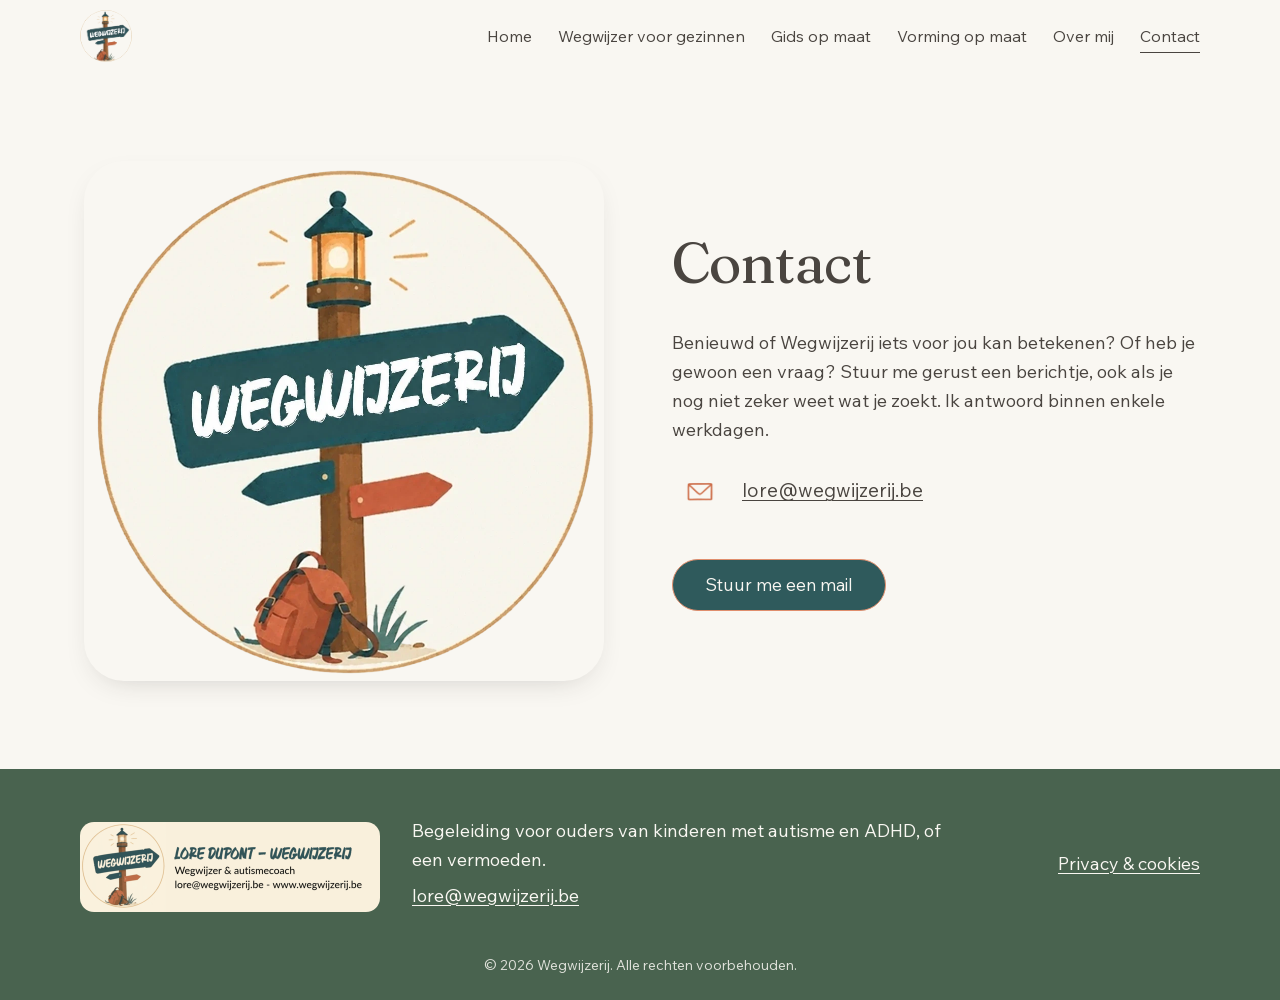
==== commit d7dd693b: "Add files via upload" ====
--- a/contact/index.html
+++ b/contact/index.html
@@ -4,514 +4,69 @@
 <meta charset="utf-8">
 <meta name="viewport" content="width=device-width, initial-scale=1">
 <title>Contact | Wegwijzerij</title>
+<meta name="description" content="Neem contact op met Wegwijzerij via lore@wegwijzerij.be.">
 <link rel="canonical" href="https://wegwijzerij.be/contact/">
+<meta property="og:type" content="website">
+<meta property="og:site_name" content="Wegwijzerij">
 <meta property="og:title" content="Contact | Wegwijzerij">
-<meta property="og:site_name" content="Wegwijzerij">
-<meta property="og:type" content="website">
+<meta property="og:description" content="Neem contact op met Wegwijzerij via lore@wegwijzerij.be.">
 <meta property="og:url" content="https://wegwijzerij.be/contact/">
+<meta property="og:image" content="https://wegwijzerij.be/assets/img/logo-banner.png">
+<meta property="og:locale" content="nl_BE">
 <link rel="icon" href="../assets/img/7ee538_72dd637df55749018c7bbe8f2faf2ca0.png" type="image/png">
-<style>@keyframes slide-horizontal-new{0%{transform:translate(100%)}}@keyframes slide-horizontal-old{80%{opacity:1}to{opacity:0;transform:translate(-100%)}}@keyframes slide-vertical-new{0%{transform:translateY(-100%)}}@keyframes slide-vertical-old{80%{opacity:1}to{opacity:0;transform:translateY(100%)}}@keyframes out-in-new{0%{opacity:0}}@keyframes out-in-old{to{opacity:0}}:root:active-view-transition{view-transition-name:none}:root:active-view-transition::view-transition-group(*){animation:none}:root:active-view-transition::view-transition-old(*){animation:none}:root:active-view-transition::view-transition-new(*){animation:none}:root::view-transition{pointer-events:none}:root:active-view-transition #SITE_HEADER{view-transition-name:header-group}:root:active-view-transition #WIX_ADS{view-transition-name:wix-ads-group}:root:active-view-transition #SITE_FOOTER{view-transition-name:footer-group}:root:active-view-transition #BACKGROUND_GROUP_TRANSITION_GROUP>div{view-transition-name:background-group}:root:active-view-transition::view-transition-old(*.login-social-bar){display:none}:root:active-view-transition::view-transition-group(page-group){pointer-events:all;cursor:wait;animation:revert;animation-duration:.6s}:root:active-view-transition::view-transition-old(page-group){pointer-events:all;cursor:wait;animation:revert;animation-duration:.6s}:root:active-view-transition::view-transition-new(page-group){pointer-events:all;cursor:wait;animation:revert;animation-duration:.6s}:root:active-view-transition-type(SlideHorizontal)::view-transition-old(page-group){mix-blend-mode:normal;animation:.6s cubic-bezier(.83,0,.17,1) forwards slide-horizontal-old}:root:active-view-transition-type(SlideHorizontal)::view-transition-new(page-group){mix-blend-mode:normal;animation:.6s cubic-bezier(.83,0,.17,1) backwards slide-horizontal-new}:root:active-view-transition-type(SlideVertical)::view-transition-old(page-group){mix-blend-mode:normal;animation:.6s cubic-bezier(.83,0,.17,1) forwards slide-vertical-old}:root:active-view-transition-type(SlideVertical)::view-transition-new(page-group){mix-blend-mode:normal;animation:.6s cubic-bezier(.83,0,.17,1) backwards slide-vertical-new}:root:active-view-transition-type(OutIn)::view-transition-old(page-group){animation:.35s cubic-bezier(.22,1,.36,1) forwards out-in-old}:root:active-view-transition-type(OutIn)::view-transition-new(page-group){animation:.35s cubic-bezier(.64,0,.78,0) .35s backwards out-in-new}@media (prefers-reduced-motion:reduce){::view-transition-group(*){animation:none!important}::view-transition-old(*){animation:none!important}::view-transition-new(*){animation:none!important}}html,body{vertical-align:baseline;background:0 0;border:0;outline:0;margin:0;padding:0}body{--scrollbar-width:0px;-webkit-text-size-adjust:100%;-moz-text-size-adjust:100%;-ms-text-size-adjust:100%;text-size-adjust:100%;font-family:Arial,Helvetica,sans-serif;font-size:10px}html,body{height:100%}body{overflow-x:auto;overflow-y:scroll}body:not(.responsive) #site-root{width:100%;min-width:var(--site-width)}body:not([data-js-loaded]) [data-hide-prejs]{visibility:hidden}interact-element{display:contents}#SITE_CONTAINER{position:relative}:root{--one-unit:1vw;--section-max-width:9999px;--spx-stopper-max:9999px;--spx-stopper-min:0px;--browser-zoom:1}@supports ((-webkit-appearance:none)) and (stroke-color:transparent){:root{--safari-sticky-fix:opacity;--experimental-safari-sticky-fix:translateZ(0)}}@supports (container-type:inline-size){:root{--one-unit:1cqw}}[id^=oldHoverBox-]{mix-blend-mode:plus-lighter;transition:opacity .5s,visibility .5s}[data-mesh-id$=inlineContent-gridContainer]:has(>[id^=oldHoverBox-]){isolation:isolate}
-</style>
-<style>div,span,applet,object,iframe,h1,h2,h3,h4,h5,h6,p,blockquote,pre,a,abbr,acronym,address,big,cite,code,del,dfn,em,font,img,ins,kbd,q,s,samp,small,strike,strong,sub,sup,tt,var,b,u,i,center,dl,dt,dd,ol,ul,li,fieldset,form,label,legend,table,caption,tbody,tfoot,thead,tr,th,td,nav,button,section,header,footer,title{vertical-align:baseline;background:0 0;border:0;outline:0;margin:0;padding:0}textarea,input,select{box-sizing:border-box;font-family:Helvetica,Arial,sans-serif}ol,ul{list-style:none}blockquote,q{quotes:none}ins{text-decoration:none}del{text-decoration:line-through}table{border-collapse:collapse;border-spacing:0}a{cursor:pointer;text-decoration:none}.testStyles{overflow-y:hidden}.reset-button{color:inherit;font:inherit;-webkit-appearance:none;-webkit-user-select:none;-moz-user-select:none;-ms-user-select:none;background:0 0;border:0;outline:0;padding:0;line-height:normal;overflow:visible}:focus{outline:none}body.device-mobile-optimized:not(.disable-site-overflow){overflow-x:hidden;overflow-y:scroll}body.device-mobile-optimized:not(.responsive) #SITE_CONTAINER{width:320px;margin-left:auto;margin-right:auto;position:relative;overflow-x:visible}body.device-mobile-optimized:not(.responsive):not(.blockSiteScrolling) #SITE_CONTAINER{margin-top:0}body.device-mobile-optimized>*{max-width:100%!important}body.device-mobile-optimized #site-root{overflow:hidden}@supports (overflow:clip){body.device-mobile-optimized #site-root{overflow:clip}}body.device-mobile-non-optimized #SITE_CONTAINER #site-root{overflow:clip}body.device-mobile-non-optimized.fullScreenMode{background-color:#5f6360}body.device-mobile-non-optimized.fullScreenMode #site-root,body.device-mobile-non-optimized.fullScreenMode #SITE_BACKGROUND,body.device-mobile-non-optimized.fullScreenMode #MOBILE_ACTIONS_MENU,body.fullScreenMode #WIX_ADS{visibility:hidden}body.fullScreenMode{overflow:hidden!important}body.fullScreenMode.device-mobile-optimized #TINY_MENU{opacity:0;pointer-events:none}body.fullScreenMode-scrollable.device-mobile-optimized{overflow-x:hidden!important;overflow-y:auto!important}body.fullScreenMode-scrollable.device-mobile-optimized #site-root,body.fullScreenMode-scrollable.device-mobile-optimized #masterPage{overflow:hidden!important}body.fullScreenMode-scrollable.device-mobile-optimized #masterPage,body.fullScreenMode-scrollable.device-mobile-optimized #SITE_BACKGROUND{height:auto!important}body.fullScreenMode-scrollable.device-mobile-optimized #masterPage.mesh-layout{height:0!important}body.blockSiteScrolling,body.siteScrollingBlocked{width:100%;position:fixed}body.siteScrollingBlockedIOSFix{overflow:hidden!important}body.blockSiteScrolling #SITE_CONTAINER{margin-top:calc(var(--blocked-site-scroll-margin-top)*-1)}#site-root{top:var(--wix-ads-height);min-height:100%;margin:0 auto;position:relative}#site-root img:not([src]){visibility:hidden}#site-root svg img:not([src]){visibility:visible}.auto-generated-link{color:inherit}#SCROLL_TO_TOP,#SCROLL_TO_BOTTOM{height:0}.has-click-trigger{cursor:pointer}.fullScreenOverlay{z-index:1005;justify-content:center;display:flex;position:fixed;top:-60px;bottom:0;left:0;right:0;overflow-y:hidden}.fullScreenOverlay>.fullScreenOverlayContent{margin:0 auto;position:absolute;top:60px;bottom:0;left:0;right:0;overflow:hidden;transform:translateZ(0)}[data-mesh-id$=inlineContent],[data-mesh-id$=centeredContent],[data-mesh-id$=form]{pointer-events:none;position:relative}[data-mesh-id$=-gridWrapper],[data-mesh-id$=-rotated-wrapper]{pointer-events:none}[data-mesh-id$=-gridContainer]>*,[data-mesh-id$=-rotated-wrapper]>*,[data-mesh-id$=inlineContent]>:not([data-mesh-id$=-gridContainer]){pointer-events:auto}.device-mobile-optimized #masterPage.mesh-layout #SOSP_CONTAINER_CUSTOM_ID{-ms-grid-row:2;grid-area:2/1/3/2;position:relative}#masterPage.mesh-layout{display:-ms-grid;-ms-grid-rows:max-content max-content min-content max-content;-ms-grid-columns:100%;grid-template-rows:max-content max-content min-content max-content;grid-template-columns:100%;justify-content:stretch;align-items:start;display:grid}#masterPage.mesh-layout #SITE_HEADER_WRAPPER,#masterPage.mesh-layout #SITE_HEADER-placeholder,#masterPage.mesh-layout #SOSP_CONTAINER_CUSTOM_ID[data-state~=mobileView],#masterPage.mesh-layout #PAGES_CONTAINER,#masterPage.mesh-layout #soapBeforePagesContainer,#masterPage.mesh-layout #soapAfterPagesContainer,#masterPage.mesh-layout #SITE_FOOTER_WRAPPER,#masterPage.mesh-layout #SITE_FOOTER-placeholder{-ms-grid-column:1;-ms-grid-row-align:start;-ms-grid-column-align:start}#masterPage.mesh-layout #SITE_HEADER_WRAPPER,#masterPage.mesh-layout #SITE_HEADER-placeholder{-ms-grid-row:1;grid-area:1/1/2/2}#masterPage.mesh-layout #PAGES_CONTAINER,#masterPage.mesh-layout #soapBeforePagesContainer,#masterPage.mesh-layout #soapAfterPagesContainer{-ms-grid-row:3;grid-area:3/1/4/2}#masterPage.mesh-layout #soapBeforePagesContainer,#masterPage.mesh-layout #soapAfterPagesContainer{width:100%}#masterPage.mesh-layout #PAGES_CONTAINER{align-self:stretch}#masterPage.mesh-layout main#PAGES_CONTAINER{display:block}#masterPage.mesh-layout #SITE_FOOTER_WRAPPER,#masterPage.mesh-layout #SITE_FOOTER-placeholder{-ms-grid-row:4;grid-area:4/1/5/2}#masterPage.mesh-layout [data-mesh-id=PAGES_CONTAINERcenteredContent],#masterPage.mesh-layout [data-mesh-id=PAGES_CONTAINERinlineContent],#masterPage.mesh-layout #SITE_PAGES{height:100%}#masterPage.mesh-layout.desktop>*{width:100%}#masterPage.mesh-layout #SITE_PAGES,#masterPage.mesh-layout #SITE_HEADER_WRAPPER,#masterPage.mesh-layout #SITE_FOOTER_WRAPPER,#masterPage.mesh-layout #PAGES_CONTAINER,#masterPage.mesh-layout #masterPageinlineContent,#masterPage.mesh-layout #SITE_FOOTER,#masterPage.mesh-layout #SITE_HEADER{position:relative}#masterPage.mesh-layout #SITE_HEADER{grid-area:1/1/2/2}#masterPage.mesh-layout #SITE_FOOTER{grid-area:4/1/5/2}#masterPage.mesh-layout.overflow-x-clip #SITE_HEADER,#masterPage.mesh-layout.overflow-x-clip #SITE_FOOTER{overflow-x:clip}[data-z-counter]{z-index:0}[data-z-counter="0"]{z-index:auto}.wixSiteProperties{-webkit-font-smoothing:antialiased;-moz-osx-font-smoothing:grayscale}:root{--wst-button-color-fill-primary:rgb(var(--color_48));--wst-button-color-border-primary:rgb(var(--color_49));--wst-button-color-text-primary:rgb(var(--color_50));--wst-button-color-fill-primary-hover:rgb(var(--color_51));--wst-button-color-border-primary-hover:rgb(var(--color_52));--wst-button-color-text-primary-hover:rgb(var(--color_53));--wst-button-color-fill-primary-disabled:rgb(var(--color_54));--wst-button-color-border-primary-disabled:rgb(var(--color_55));--wst-button-color-text-primary-disabled:rgb(var(--color_56));--wst-button-color-fill-secondary:rgb(var(--color_57));--wst-button-color-border-secondary:rgb(var(--color_58));--wst-button-color-text-secondary:rgb(var(--color_59));--wst-button-color-fill-secondary-hover:rgb(var(--color_60));--wst-button-color-border-secondary-hover:rgb(var(--color_61));--wst-button-color-text-secondary-hover:rgb(var(--color_62));--wst-button-color-fill-secondary-disabled:rgb(var(--color_63));--wst-button-color-border-secondary-disabled:rgb(var(--color_64));--wst-button-color-text-secondary-disabled:rgb(var(--color_65));--wst-color-fill-base-1:rgb(var(--color_36));--wst-color-fill-base-2:rgb(var(--color_37));--wst-color-fill-base-shade-1:rgb(var(--color_38));--wst-color-fill-base-shade-2:rgb(var(--color_39));--wst-color-fill-base-shade-3:rgb(var(--color_40));--wst-color-fill-accent-1:rgb(var(--color_41));--wst-color-fill-accent-2:rgb(var(--color_42));--wst-color-fill-accent-3:rgb(var(--color_43));--wst-color-fill-accent-4:rgb(var(--color_44));--wst-color-fill-background-primary:rgb(var(--color_11));--wst-color-fill-background-secondary:rgb(var(--color_12));--wst-color-text-primary:rgb(var(--color_15));--wst-color-text-secondary:rgb(var(--color_14));--wst-color-action:rgb(var(--color_18));--wst-color-disabled:rgb(var(--color_39));--wst-color-title:rgb(var(--color_45));--wst-color-subtitle:rgb(var(--color_46));--wst-color-line:rgb(var(--color_47));--wst-font-style-h2:var(--font_2);--wst-font-style-h3:var(--font_3);--wst-font-style-h4:var(--font_4);--wst-font-style-h5:var(--font_5);--wst-font-style-h6:var(--font_6);--wst-font-style-body-large:var(--font_7);--wst-font-style-body-medium:var(--font_8);--wst-font-style-body-small:var(--font_9);--wst-font-style-body-x-small:var(--font_10);--wst-color-custom-1:rgb(var(--color_13));--wst-color-custom-2:rgb(var(--color_16));--wst-color-custom-3:rgb(var(--color_17));--wst-color-custom-4:rgb(var(--color_19));--wst-color-custom-5:rgb(var(--color_20));--wst-color-custom-6:rgb(var(--color_21));--wst-color-custom-7:rgb(var(--color_22));--wst-color-custom-8:rgb(var(--color_23));--wst-color-custom-9:rgb(var(--color_24));--wst-color-custom-10:rgb(var(--color_25));--wst-color-custom-11:rgb(var(--color_26));--wst-color-custom-12:rgb(var(--color_27));--wst-color-custom-13:rgb(var(--color_28));--wst-color-custom-14:rgb(var(--color_29));--wst-color-custom-15:rgb(var(--color_30));--wst-color-custom-16:rgb(var(--color_31));--wst-color-custom-17:rgb(var(--color_32));--wst-color-custom-18:rgb(var(--color_33));--wst-color-custom-19:rgb(var(--color_34));--wst-color-custom-20:rgb(var(--color_35))}.wix-presets-wrapper{display:contents}.builder-root{box-sizing:border-box}
-</style>
-<style id="display-var-no-inherit">
-    @property --display { syntax: "*"; inherits: false; }
-  </style>
-<style id="a11y-contrast">
-    @media (forced-colors: active) {
-      #SITE_CONTAINER.focus-ring-active
-        :not(.has-custom-focus):not(.ignore-focus):not([tabindex='-1']):focus,
-      #SITE_CONTAINER.focus-ring-active
-        :not(.has-custom-focus):not(.ignore-focus):not([tabindex='-1']):focus
-        ~ .wixSdkShowFocusOnSibling {
-        outline: 2px solid CanvasText;
-        outline-offset: 2px;
-      }
-    }
-  </style>
-<style>.XWeqiF{opacity:0}.bWoigz{opacity:1;transition:opacity var(--transition-duration) cubic-bezier(.37, 0, .63, 1)}.HTrn1j{opacity:1}.sAGPNe{opacity:0;transition:opacity var(--transition-duration) cubic-bezier(.37, 0, .63, 1)}.cCFKrw{opacity:0}.yifJnQ{opacity:1;transition:opacity var(--transition-duration) cubic-bezier(.64, 0, .78, 0)}._mj5qU{opacity:1}.gG6uhp{opacity:0;transition:opacity var(--transition-duration) cubic-bezier(.22, 1, .36, 1)}.k0CnHT{transform:translate(100%)}.URQNsX{transition:transform var(--transition-duration) cubic-bezier(.87, 0, .13, 1);transform:translate(0)}.CCwVTE{transform:translate(0)}.TX_1qK{transition:transform var(--transition-duration) cubic-bezier(.87, 0, .13, 1);transform:translate(-100%)}.JMRv7x{transform:translate(-100%)}.AOzCGi{transition:transform var(--transition-duration) cubic-bezier(.87, 0, .13, 1);transform:translate(0)}.WzSMGx{transform:translate(0)}.I76Pz6{transition:transform var(--transition-duration) cubic-bezier(.87, 0, .13, 1);transform:translate(100%)}.bX95uQ{transform:translateY(100%)}.Ogwj62{transition:transform var(--transition-duration) cubic-bezier(.87, 0, .13, 1);transform:translateY(0)}.GdyWfW{transform:translateY(0)}.YxqFze{transition:transform var(--transition-duration) cubic-bezier(.87, 0, .13, 1);transform:translateY(-100%)}.NrDww4{transform:translateY(-100%)}.ciVV17{transition:transform var(--transition-duration) cubic-bezier(.87, 0, .13, 1);transform:translateY(0)}.BMKrqh{transform:translateY(0)}.jNxMkI{transition:transform var(--transition-duration) cubic-bezier(.87, 0, .13, 1);transform:translateY(100%)}</style>
-<style>.ub230c{display:var(--display);--display:flex;width:100%;z-index:var(--above-all-z-index);box-sizing:border-box;background-color:#fff;justify-content:center;position:fixed;top:0;box-shadow:0 2px 12px #a4a8c033}.ub230c.iF3M3J{direction:rtl}.ub230c.aD8jGL{direction:ltr}.ub230c.CjFky3{background-color:red;border:none}.ub230c>.ak8WKZ{justify-content:center;align-items:center;width:100%;display:flex}.ub230c>.ak8WKZ>.vY4Tm1{color:#000;flex-shrink:0;align-items:center;display:flex}.ub230c>.ak8WKZ:hover>.vY4Tm1{color:#333850}.bcTg04{text-align:center;--color:#000;letter-spacing:0;background-color:#fff;column-gap:4px;width:100%;padding-block:8px;font-family:Wix Madefor Text,Madefor,sans-serif;font-size:14px;font-weight:400;line-height:18px;position:absolute;top:0;left:0}.bcTg04:hover{--color:#00e}.yxZj1H{z-index:var(--above-all-z-index);background-color:#fff;height:34px;position:fixed;top:0}.HMMJm5{column-gap:4px;color:var(--color)!important}.vjUrmX{padding-block-start:3px}.lRMeaM{text-align:center;width:100%;box-shadow:none;--color:#151414;--buttonBackgroundColor:#151414;background-color:#d6e6fe;position:absolute;top:0;left:0}.lRMeaM:hover{--buttonBackgroundColor:#393939}.SCWnKk{z-index:var(--above-all-z-index);box-sizing:border-box;background-color:#d6e6fe;border:1px solid #0000001a;height:48px;padding:0 12px;position:fixed;top:0}.sDY1FL{color:#151414;letter-spacing:0;text-transform:none;column-gap:4px;font-family:FreemiumBannerOdeditor-Madefor,Wix Madefor Text,Madefor,sans-serif;font-size:14px;font-style:normal;font-weight:500;line-height:18px;text-decoration:none;color:var(--color)!important}.wlDeUi{width:88px;height:12.72px;position:relative;top:1.36px}.BKqdGm{box-sizing:border-box;color:#fff;background-color:var(--buttonBackgroundColor,#151414);letter-spacing:0;text-transform:none;white-space:nowrap;cursor:pointer;border:none;border-radius:6px;flex-shrink:0;justify-content:center;align-items:center;height:24px;margin-inline-start:8px;padding:2px 12px;font-family:FreemiumBannerOdeditor-Madefor,Wix Madefor Text,Madefor,sans-serif;font-size:12px;font-weight:600;line-height:16px;display:inline-flex}.Rf8tnx{display:none}@media (width<=480px){.olAV9M{display:none}.Rf8tnx{display:inline}}</style>
-<style>.qe3oTb{pointer-events:none;white-space:nowrap;padding:0;overflow:hidden}.TvbeET{display:none}</style>
-<style>.BqYkvS{pointer-events:none;z-index:9999;color:#116dff;opacity:0;cursor:pointer;background:#fff;border-radius:24px;width:0;height:0;margin-left:-94px;padding:0 24px;font-family:Helvetica,Arial,メイリオ,meiryo,ヒラギノ角ゴ pro w3,hiragino kaku gothic pro,sans-serif;font-size:14px;position:absolute;top:60px;left:50%}.BqYkvS:focus{opacity:1;pointer-events:auto;border:2px solid;width:auto;height:40px}</style>
-<style>.CNHfeA{width:100%;position:absolute;inset:0}.ZfNvr6{transition:all .2s ease-in;transform:translateY(-100%)}.ICcIQy{transition:all .2s}.xL7MJu{opacity:0;transition:all .2s ease-in}.xL7MJu.Dbjboh{pointer-events:none}.xg8z1A{opacity:1;transition:all .2s}.G6vvJF{width:100%;height:auto;position:relative}.ZgDNL8{width:100%;position:relative}body:not(.device-mobile-optimized) ._c_gnD,:host(:not(.device-mobile-optimized)) ._c_gnD{margin-left:calc((100% - var(--site-width))/2);width:var(--site-width)}.HQtdHX[data-focuscycled=active]{outline:1px solid #0000}.HQtdHX[data-focuscycled=active]:not(:focus-within){outline:2px solid #0000;transition:outline 10ms}.HQtdHX ._c_gnD{position:absolute;inset:0}</style>
-<style>.XWeqiF{opacity:0}.bWoigz{opacity:1;transition:opacity var(--transition-duration) cubic-bezier(.37, 0, .63, 1)}.HTrn1j{opacity:1}.sAGPNe{opacity:0;transition:opacity var(--transition-duration) cubic-bezier(.37, 0, .63, 1)}.cCFKrw{opacity:0}.yifJnQ{opacity:1;transition:opacity var(--transition-duration) cubic-bezier(.64, 0, .78, 0)}._mj5qU{opacity:1}.gG6uhp{opacity:0;transition:opacity var(--transition-duration) cubic-bezier(.22, 1, .36, 1)}.k0CnHT{transform:translate(100%)}.URQNsX{transition:transform var(--transition-duration) cubic-bezier(.87, 0, .13, 1);transform:translate(0)}.CCwVTE{transform:translate(0)}.TX_1qK{transition:transform var(--transition-duration) cubic-bezier(.87, 0, .13, 1);transform:translate(-100%)}.JMRv7x{transform:translate(-100%)}.AOzCGi{transition:transform var(--transition-duration) cubic-bezier(.87, 0, .13, 1);transform:translate(0)}.WzSMGx{transform:translate(0)}.I76Pz6{transition:transform var(--transition-duration) cubic-bezier(.87, 0, .13, 1);transform:translate(100%)}.bX95uQ{transform:translateY(100%)}.Ogwj62{transition:transform var(--transition-duration) cubic-bezier(.87, 0, .13, 1);transform:translateY(0)}.GdyWfW{transform:translateY(0)}.YxqFze{transition:transform var(--transition-duration) cubic-bezier(.87, 0, .13, 1);transform:translateY(-100%)}.NrDww4{transform:translateY(-100%)}.ciVV17{transition:transform var(--transition-duration) cubic-bezier(.87, 0, .13, 1);transform:translateY(0)}.BMKrqh{transform:translateY(0)}.jNxMkI{transition:transform var(--transition-duration) cubic-bezier(.87, 0, .13, 1);transform:translateY(100%)}body:not(.responsive) .Y3K28_{overflow-x:clip}:root:active-view-transition .Y3K28_{view-transition-name:page-group}.uvik8H{grid-template-rows:1fr;grid-template-columns:1fr;height:100%;display:grid}.uvik8H>div{grid-area:1/1/2/2;place-self:stretch stretch!important}</style>
-<style>.CNHfeA{width:100%;position:absolute;inset:0}.ZfNvr6{transition:all .2s ease-in;transform:translateY(-100%)}.ICcIQy{transition:all .2s}.xL7MJu{opacity:0;transition:all .2s ease-in}.xL7MJu.Dbjboh{pointer-events:none}.xg8z1A{opacity:1;transition:all .2s}.G6vvJF{width:100%;height:auto;position:relative}.ZgDNL8{width:100%;position:relative}body:not(.device-mobile-optimized) ._c_gnD,:host(:not(.device-mobile-optimized)) ._c_gnD{margin-left:calc((100% - var(--site-width))/2);width:var(--site-width)}.HQtdHX[data-focuscycled=active]{outline:1px solid #0000}.HQtdHX[data-focuscycled=active]:not(:focus-within){outline:2px solid #0000;transition:outline 10ms}.HQtdHX ._c_gnD{position:absolute;inset:0}</style>
-<style>.ETqrjz .g0IvTF{background-color:rgba(var(--bg,var(--color_11,color_11)),var(--alpha-bg,1));position:absolute;inset:0;overflow:hidden}</style>
-<style>.ku1hVK{border-radius:var(--overflow-wrapper-border-radius)}</style>
-<style>.S829f_{pointer-events:var(--ref-container-pointer-events)!important}.S829f_>*{pointer-events:auto}</style>
-<style>.Qh0lWW{width:100%;height:100%;display:block}.Qh0lWW img{max-width:var(--wix-img-max-width,100%)}.Qh0lWW[data-animate-blur] img{filter:blur(9px);transition:filter .8s ease-in}.Qh0lWW[data-animate-blur] img[data-load-done]{filter:none}.sFiSiq{width:100%;height:100%;display:block}.aDzdcC{clip-path:var(--fill-layer-clip)}.aDzdcC,.rv3vOe{width:100%;height:100%;position:absolute;top:0}.dnHU4q img{width:100%;height:100%}.X9nqm0{opacity:0;position:absolute;top:0}.ZUV7Qj{width:0;height:0;position:absolute;top:0;left:0;overflow:hidden}.UZsu9f{position:var(--fill-layer-background-media-position);pointer-events:var(--fill-layer-background-media-pointer-events);width:100%;height:100%;top:0;left:0}.WnIl2C,.OAmk_6{width:100%;height:100%;top:0}.OAmk_6{position:absolute}.WnIl2C{background-color:var(--fill-layer-background-overlay-color);position:var(--fill-layer-background-overlay-position);opacity:var(--fill-layer-background-overlay-blend-opacity-fallback,1);transform:var(--fill-layer-background-overlay-transform)}@supports (mix-blend-mode:overlay){.WnIl2C{mix-blend-mode:var(--fill-layer-background-overlay-blend-mode);opacity:var(--fill-layer-background-overlay-blend-opacity,1)}}.QG9w8P.WIIr02{clip:rect(0px, auto, auto, 0px)}.QG9w8P .ayCf9D{width:100%;height:100%;position:absolute;top:0}.QG9w8P .fO4mKs{opacity:var(--fill-layer-image-opacity);height:var(--fill-layer-image-height,100%)}.QG9w8P .fO4mKs img{width:100%;height:100%}@supports ((-webkit-hyphens:none)){.QG9w8P.WIIr02{clip:auto;-webkit-clip-path:inset(0)}}.ROWgFb{height:100%}.xSZeaB,.g4gDzl{opacity:var(--fill-layer-video-opacity)}.Ulxuud{width:100%;height:var(--media-padding-height);top:var(--media-padding-top);bottom:var(--media-padding-bottom);position:absolute}.NgeJ4N{transform:scale(var(--scale,1));transition:var(--transform-duration,transform 0s)}.g4gDzl{width:100%;height:100%;position:relative}.bzwgbw{opacity:var(--fill-layer-video-opacity,var(--fill-layer-image-opacity,1))}.bzwgbw .fO4mKs,.bzwgbw .g4gDzl,.bzwgbw .xSZeaB{opacity:1}.ejT4cR{--divider-pin-height__:min(1, calc(var(--divider-layers-pin-factor__) + 1));--divider-pin-layer-height__:var(--divider-layers-pin-factor__);--divider-pin-border__:min(1, calc(var(--divider-layers-pin-factor__) / -1 + 1));width:100%;height:calc(var(--divider-height__) + var(--divider-pin-height__)*var(--divider-layers-size__)*var(--divider-layers-y__));position:absolute;left:0}.ejT4cR .Mj2wZE{--divider-layer-i__:var(--divider-layer-i,0);width:100%;height:calc(var(--divider-height__) + var(--divider-pin-layer-height__)*var(--divider-layer-i__)*var(--divider-layers-y__));opacity:calc(1 - var(--divider-layer-i__)/(var(--divider-layer-i__) + 1));background-repeat:repeat-x;background-position:left calc(50% + var(--divider-offset-x__) + var(--divider-layers-x__)*var(--divider-layer-i__)) bottom;border-bottom-width:calc(var(--divider-pin-border__)*var(--divider-layer-i__)*var(--divider-layers-y__));border-bottom-style:solid;position:absolute;left:0}.urGCgL{--divider-height__:var(--divider-top-height,auto);--divider-offset-x__:var(--divider-top-offset-x,0px);--divider-layers-size__:var(--divider-top-layers-size,0);--divider-layers-y__:var(--divider-top-layers-y,0px);--divider-layers-x__:var(--divider-top-layers-x,0px);--divider-layers-pin-factor__:var(--divider-top-layers-pin-factor,0);transform:var(--divider-top-flip,scaleY(-1));opacity:var(--divider-top-opacity,1);border-top:var(--divider-top-padding,0) solid var(--divider-top-color,currentColor);top:0}.urGCgL .Mj2wZE{border-color:var(--divider-top-color,currentColor);background-image:var(--divider-top-image,none);background-size:var(--divider-top-size,contain);filter:var(--divider-top-filter,none);bottom:0}.urGCgL .Mj2wZE[data-divider-layer="1"]{display:var(--divider-top-layer-1-display,block)}.urGCgL .Mj2wZE[data-divider-layer="2"]{display:var(--divider-top-layer-2-display,block)}.urGCgL .Mj2wZE[data-divider-layer="3"]{display:var(--divider-top-layer-3-display,block)}.yIAE9q{--divider-height__:var(--divider-bottom-height,auto);--divider-offset-x__:var(--divider-bottom-offset-x,0px);--divider-layers-size__:var(--divider-bottom-layers-size,0);--divider-layers-y__:var(--divider-bottom-layers-y,0px);--divider-layers-x__:var(--divider-bottom-layers-x,0px);--divider-layers-pin-factor__:var(--divider-bottom-layers-pin-factor,0);transform:var(--divider-bottom-flip,none);opacity:var(--divider-bottom-opacity,1);border-bottom:var(--divider-bottom-padding,0) solid var(--divider-bottom-color,currentColor);bottom:0}.yIAE9q .Mj2wZE{border-color:var(--divider-bottom-color,currentColor);background-image:var(--divider-bottom-image,none);background-size:var(--divider-bottom-size,contain);filter:var(--divider-bottom-filter,none);bottom:0}.yIAE9q .Mj2wZE[data-divider-layer="1"]{display:var(--divider-bottom-layer-1-display,block)}.yIAE9q .Mj2wZE[data-divider-layer="2"]{display:var(--divider-bottom-layer-2-display,block)}.yIAE9q .Mj2wZE[data-divider-layer="3"]{display:var(--divider-bottom-layer-3-display,block)}.ke5pl1,.Dkb_qa{background-color:rgba(var(--bg,var(--color_11,color_11)),var(--alpha-bg,1))}.ke5pl1>.QG9w8P .LNYVZi{background-color:var(--section-corvid-background-color,var(--bg-overlay-color,rgba(var(--bg,var(--color_11,color_11)),var(--alpha-bg,1))))}.w2JesW{transition-delay:var(--transition-delay);transition-duration:var(--transition-duration);transition-timing-function:var(--transition-timing-function);transition-property:var(--transition-property)}.w2JesW.BjOAZh{transition-property:var(--transition-property),visibility;visibility:visible}.w2JesW.VHnL1N{transform:var(--scrolled-transform) translateY(calc(-1 * var(--padding-top,0px)))}.w2JesW.EO98vq{opacity:var(--scrolled-opacity)}.w2JesW.EO98vq.BjOAZh{visibility:hidden;transition-delay:var(--transition-delay),calc(var(--transition-duration) + var(--transition-delay))}.w2JesW.NXBn1M{transition-delay:0s}.w2JesW.NXBn1M.BjOAZh{visibility:visible}.QG9w8P{width:100%;height:100%;-webkit-mask-image:var(--mask-image,none);mask-image:var(--mask-image,none);-webkit-mask-position:var(--mask-position,0);mask-position:var(--mask-position,0);-webkit-mask-size:var(--mask-size,100%);mask-size:var(--mask-size,100%);-webkit-mask-repeat:var(--mask-repeat,no-repeat);mask-repeat:var(--mask-repeat,no-repeat);pointer-events:var(--fill-layer-background-media-pointer-events);position:absolute;top:0;left:0;overflow:hidden}.QG9w8P.CrIOZj{clip:rect(0px, auto, auto, 0px)}.QG9w8P .F6dXKW{width:100%;height:100%;position:absolute;top:0}.QG9w8P ._gD9B7{opacity:var(--fill-layer-image-opacity);height:var(--fill-layer-image-height,100%)}.QG9w8P ._gD9B7 img{width:100%;height:100%}@supports ((-webkit-hyphens:none)){.QG9w8P.CrIOZj{clip:auto;-webkit-clip-path:inset(0)}}.Njdfgu{height:100%}.LNYVZi{background-color:var(--bg-overlay-color);background-image:var(--bg-gradient);transition:var(--inherit-transition)}.FlTEtY,.D6Ehqq{opacity:var(--fill-layer-video-opacity)}.U8aRUE{width:100%;height:var(--media-padding-height);top:var(--media-padding-top);bottom:var(--media-padding-bottom);position:absolute}.a8Mxnk{transform:scale(var(--scale,1));transition:var(--transform-duration,transform 0s)}.D6Ehqq{width:100%;height:100%;position:relative}wix-media-canvas{height:100%;display:block}.dZP7lJ{opacity:var(--fill-layer-video-opacity,var(--fill-layer-image-opacity,1))}.dZP7lJ ._gD9B7,.dZP7lJ .D6Ehqq,.dZP7lJ .FlTEtY{opacity:1}.Lnr3dj,.Lnr3dj>.QG9w8P .LNYVZi{background-color:var(--section-corvid-background-color,var(--bg-overlay-color,rgba(var(--bg,var(--color_11,color_11)),var(--alpha-bg,1))))}.Lnr3dj,.Lnr3dj>.QG9w8P .LNYVZi,.Lnr3dj [data-testid=internal-container-background-layer] .background{transition-delay:var(--transition-delay);transition-duration:var(--transition-duration);transition-timing-function:var(--transition-timing-function);transition-property:var(--transition-property)}.aBo_xL.Lnr3dj,.aBo_xL.Lnr3dj>.QG9w8P .LNYVZi,.aBo_xL.Lnr3dj [data-testid=internal-container-background-layer] .background{background-color:var(--section-corvid-background-color,rgba(var(--bg-scrl,var(--color_11,color_11)),var(--alpha-bg-scrl,1)))}.fwXYgt:hover .HTT0h5{pointer-events:auto;clip:auto;opacity:1}.HTT0h5{box-sizing:border-box;z-index:9999;color:#000;pointer-events:none;clip:rect(0 0 0 0);opacity:0;background-color:#fff;border-radius:50%;outline:1px solid #000;place-items:center;width:24px;height:24px;transition:all .2s ease-in-out;display:grid;position:absolute;bottom:3px;right:3px}.HTT0h5:focus,.HTT0h5:hover,.HTT0h5:active{pointer-events:auto;clip:auto;opacity:1}.Vs_TJq{z-index:1;position:relative}.yEgiaI{margin-top:var(--padding-top,0);margin-right:var(--padding-right,0);margin-bottom:var(--padding-bottom,0);margin-left:var(--padding-left,0)}</style>
-<style>.ooGRUo{display:contents}</style>
-<style>.Qh0lWW{width:100%;height:100%;display:block}.Qh0lWW img{max-width:var(--wix-img-max-width,100%)}.Qh0lWW[data-animate-blur] img{filter:blur(9px);transition:filter .8s ease-in}.Qh0lWW[data-animate-blur] img[data-load-done]{filter:none}.sFiSiq{width:100%;height:100%;display:block}.aDzdcC{clip-path:var(--fill-layer-clip)}.aDzdcC,.rv3vOe{width:100%;height:100%;position:absolute;top:0}.dnHU4q img{width:100%;height:100%}.X9nqm0{opacity:0;position:absolute;top:0}.ZUV7Qj{width:0;height:0;position:absolute;top:0;left:0;overflow:hidden}.UZsu9f{position:var(--fill-layer-background-media-position);pointer-events:var(--fill-layer-background-media-pointer-events);width:100%;height:100%;top:0;left:0}.WnIl2C,.OAmk_6{width:100%;height:100%;top:0}.OAmk_6{position:absolute}.WnIl2C{background-color:var(--fill-layer-background-overlay-color);position:var(--fill-layer-background-overlay-position);opacity:var(--fill-layer-background-overlay-blend-opacity-fallback,1);transform:var(--fill-layer-background-overlay-transform)}@supports (mix-blend-mode:overlay){.WnIl2C{mix-blend-mode:var(--fill-layer-background-overlay-blend-mode);opacity:var(--fill-layer-background-overlay-blend-opacity,1)}}.QG9w8P.WIIr02{clip:rect(0px, auto, auto, 0px)}.QG9w8P .ayCf9D{width:100%;height:100%;position:absolute;top:0}.QG9w8P .fO4mKs{opacity:var(--fill-layer-image-opacity);height:var(--fill-layer-image-height,100%)}.QG9w8P .fO4mKs img{width:100%;height:100%}@supports ((-webkit-hyphens:none)){.QG9w8P.WIIr02{clip:auto;-webkit-clip-path:inset(0)}}.ROWgFb{height:100%}.xSZeaB,.g4gDzl{opacity:var(--fill-layer-video-opacity)}.Ulxuud{width:100%;height:var(--media-padding-height);top:var(--media-padding-top);bottom:var(--media-padding-bottom);position:absolute}.NgeJ4N{transform:scale(var(--scale,1));transition:var(--transform-duration,transform 0s)}.g4gDzl{width:100%;height:100%;position:relative}.bzwgbw{opacity:var(--fill-layer-video-opacity,var(--fill-layer-image-opacity,1))}.bzwgbw .fO4mKs,.bzwgbw .g4gDzl,.bzwgbw .xSZeaB{opacity:1}.ejT4cR{--divider-pin-height__:min(1, calc(var(--divider-layers-pin-factor__) + 1));--divider-pin-layer-height__:var(--divider-layers-pin-factor__);--divider-pin-border__:min(1, calc(var(--divider-layers-pin-factor__) / -1 + 1));width:100%;height:calc(var(--divider-height__) + var(--divider-pin-height__)*var(--divider-layers-size__)*var(--divider-layers-y__));position:absolute;left:0}.ejT4cR .Mj2wZE{--divider-layer-i__:var(--divider-layer-i,0);width:100%;height:calc(var(--divider-height__) + var(--divider-pin-layer-height__)*var(--divider-layer-i__)*var(--divider-layers-y__));opacity:calc(1 - var(--divider-layer-i__)/(var(--divider-layer-i__) + 1));background-repeat:repeat-x;background-position:left calc(50% + var(--divider-offset-x__) + var(--divider-layers-x__)*var(--divider-layer-i__)) bottom;border-bottom-width:calc(var(--divider-pin-border__)*var(--divider-layer-i__)*var(--divider-layers-y__));border-bottom-style:solid;position:absolute;left:0}.urGCgL{--divider-height__:var(--divider-top-height,auto);--divider-offset-x__:var(--divider-top-offset-x,0px);--divider-layers-size__:var(--divider-top-layers-size,0);--divider-layers-y__:var(--divider-top-layers-y,0px);--divider-layers-x__:var(--divider-top-layers-x,0px);--divider-layers-pin-factor__:var(--divider-top-layers-pin-factor,0);transform:var(--divider-top-flip,scaleY(-1));opacity:var(--divider-top-opacity,1);border-top:var(--divider-top-padding,0) solid var(--divider-top-color,currentColor);top:0}.urGCgL .Mj2wZE{border-color:var(--divider-top-color,currentColor);background-image:var(--divider-top-image,none);background-size:var(--divider-top-size,contain);filter:var(--divider-top-filter,none);bottom:0}.urGCgL .Mj2wZE[data-divider-layer="1"]{display:var(--divider-top-layer-1-display,block)}.urGCgL .Mj2wZE[data-divider-layer="2"]{display:var(--divider-top-layer-2-display,block)}.urGCgL .Mj2wZE[data-divider-layer="3"]{display:var(--divider-top-layer-3-display,block)}.yIAE9q{--divider-height__:var(--divider-bottom-height,auto);--divider-offset-x__:var(--divider-bottom-offset-x,0px);--divider-layers-size__:var(--divider-bottom-layers-size,0);--divider-layers-y__:var(--divider-bottom-layers-y,0px);--divider-layers-x__:var(--divider-bottom-layers-x,0px);--divider-layers-pin-factor__:var(--divider-bottom-layers-pin-factor,0);transform:var(--divider-bottom-flip,none);opacity:var(--divider-bottom-opacity,1);border-bottom:var(--divider-bottom-padding,0) solid var(--divider-bottom-color,currentColor);bottom:0}.yIAE9q .Mj2wZE{border-color:var(--divider-bottom-color,currentColor);background-image:var(--divider-bottom-image,none);background-size:var(--divider-bottom-size,contain);filter:var(--divider-bottom-filter,none);bottom:0}.yIAE9q .Mj2wZE[data-divider-layer="1"]{display:var(--divider-bottom-layer-1-display,block)}.yIAE9q .Mj2wZE[data-divider-layer="2"]{display:var(--divider-bottom-layer-2-display,block)}.yIAE9q .Mj2wZE[data-divider-layer="3"]{display:var(--divider-bottom-layer-3-display,block)}.ke5pl1,.Dkb_qa{background-color:rgba(var(--bg,var(--color_11,color_11)),var(--alpha-bg,1))}.ke5pl1>.QG9w8P .LNYVZi{background-color:var(--section-corvid-background-color,var(--bg-overlay-color,rgba(var(--bg,var(--color_11,color_11)),var(--alpha-bg,1))))}.w2JesW{transition-delay:var(--transition-delay);transition-duration:var(--transition-duration);transition-timing-function:var(--transition-timing-function);transition-property:var(--transition-property)}.w2JesW.BjOAZh{transition-property:var(--transition-property),visibility;visibility:visible}.w2JesW.VHnL1N{transform:var(--scrolled-transform) translateY(calc(-1 * var(--padding-top,0px)))}.w2JesW.EO98vq{opacity:var(--scrolled-opacity)}.w2JesW.EO98vq.BjOAZh{visibility:hidden;transition-delay:var(--transition-delay),calc(var(--transition-duration) + var(--transition-delay))}.w2JesW.NXBn1M{transition-delay:0s}.w2JesW.NXBn1M.BjOAZh{visibility:visible}.QG9w8P{width:100%;height:100%;-webkit-mask-image:var(--mask-image,none);mask-image:var(--mask-image,none);-webkit-mask-position:var(--mask-position,0);mask-position:var(--mask-position,0);-webkit-mask-size:var(--mask-size,100%);mask-size:var(--mask-size,100%);-webkit-mask-repeat:var(--mask-repeat,no-repeat);mask-repeat:var(--mask-repeat,no-repeat);pointer-events:var(--fill-layer-background-media-pointer-events);position:absolute;top:0;left:0;overflow:hidden}.QG9w8P.CrIOZj{clip:rect(0px, auto, auto, 0px)}.QG9w8P .F6dXKW{width:100%;height:100%;position:absolute;top:0}.QG9w8P ._gD9B7{opacity:var(--fill-layer-image-opacity);height:var(--fill-layer-image-height,100%)}.QG9w8P ._gD9B7 img{width:100%;height:100%}@supports ((-webkit-hyphens:none)){.QG9w8P.CrIOZj{clip:auto;-webkit-clip-path:inset(0)}}.Njdfgu{height:100%}.LNYVZi{background-color:var(--bg-overlay-color);background-image:var(--bg-gradient);transition:var(--inherit-transition)}.FlTEtY,.D6Ehqq{opacity:var(--fill-layer-video-opacity)}.U8aRUE{width:100%;height:var(--media-padding-height);top:var(--media-padding-top);bottom:var(--media-padding-bottom);position:absolute}.a8Mxnk{transform:scale(var(--scale,1));transition:var(--transform-duration,transform 0s)}.D6Ehqq{width:100%;height:100%;position:relative}wix-media-canvas{height:100%;display:block}.dZP7lJ{opacity:var(--fill-layer-video-opacity,var(--fill-layer-image-opacity,1))}.dZP7lJ ._gD9B7,.dZP7lJ .D6Ehqq,.dZP7lJ .FlTEtY{opacity:1}.Lnr3dj,.Lnr3dj>.QG9w8P .LNYVZi{background-color:var(--section-corvid-background-color,var(--bg-overlay-color,rgba(var(--bg,var(--color_11,color_11)),var(--alpha-bg,1))))}.Lnr3dj,.Lnr3dj>.QG9w8P .LNYVZi,.Lnr3dj [data-testid=internal-container-background-layer] .background{transition-delay:var(--transition-delay);transition-duration:var(--transition-duration);transition-timing-function:var(--transition-timing-function);transition-property:var(--transition-property)}.aBo_xL.Lnr3dj,.aBo_xL.Lnr3dj>.QG9w8P .LNYVZi,.aBo_xL.Lnr3dj [data-testid=internal-container-background-layer] .background{background-color:var(--section-corvid-background-color,rgba(var(--bg-scrl,var(--color_11,color_11)),var(--alpha-bg-scrl,1)))}.fwXYgt:hover .HTT0h5{pointer-events:auto;clip:auto;opacity:1}.HTT0h5{box-sizing:border-box;z-index:9999;color:#000;pointer-events:none;clip:rect(0 0 0 0);opacity:0;background-color:#fff;border-radius:50%;outline:1px solid #000;place-items:center;width:24px;height:24px;transition:all .2s ease-in-out;display:grid;position:absolute;bottom:3px;right:3px}.HTT0h5:focus,.HTT0h5:hover,.HTT0h5:active{pointer-events:auto;clip:auto;opacity:1}.Vs_TJq{z-index:1;position:relative}</style>
-<style>.Qh0lWW{width:100%;height:100%;display:block}.Qh0lWW img{max-width:var(--wix-img-max-width,100%)}.Qh0lWW[data-animate-blur] img{filter:blur(9px);transition:filter .8s ease-in}.Qh0lWW[data-animate-blur] img[data-load-done]{filter:none}.sFiSiq{width:100%;height:100%;display:block}.aDzdcC{clip-path:var(--fill-layer-clip)}.aDzdcC,.rv3vOe{width:100%;height:100%;position:absolute;top:0}.dnHU4q img{width:100%;height:100%}.X9nqm0{opacity:0;position:absolute;top:0}.ZUV7Qj{width:0;height:0;position:absolute;top:0;left:0;overflow:hidden}.UZsu9f{position:var(--fill-layer-background-media-position);pointer-events:var(--fill-layer-background-media-pointer-events);width:100%;height:100%;top:0;left:0}.WnIl2C,.OAmk_6{width:100%;height:100%;top:0}.OAmk_6{position:absolute}.WnIl2C{background-color:var(--fill-layer-background-overlay-color);position:var(--fill-layer-background-overlay-position);opacity:var(--fill-layer-background-overlay-blend-opacity-fallback,1);transform:var(--fill-layer-background-overlay-transform)}@supports (mix-blend-mode:overlay){.WnIl2C{mix-blend-mode:var(--fill-layer-background-overlay-blend-mode);opacity:var(--fill-layer-background-overlay-blend-opacity,1)}}.QG9w8P.WIIr02{clip:rect(0px, auto, auto, 0px)}.QG9w8P .ayCf9D{width:100%;height:100%;position:absolute;top:0}.QG9w8P .fO4mKs{opacity:var(--fill-layer-image-opacity);height:var(--fill-layer-image-height,100%)}.QG9w8P .fO4mKs img{width:100%;height:100%}@supports ((-webkit-hyphens:none)){.QG9w8P.WIIr02{clip:auto;-webkit-clip-path:inset(0)}}.ROWgFb{height:100%}.xSZeaB,.g4gDzl{opacity:var(--fill-layer-video-opacity)}.Ulxuud{width:100%;height:var(--media-padding-height);top:var(--media-padding-top);bottom:var(--media-padding-bottom);position:absolute}.NgeJ4N{transform:scale(var(--scale,1));transition:var(--transform-duration,transform 0s)}.g4gDzl{width:100%;height:100%;position:relative}.bzwgbw{opacity:var(--fill-layer-video-opacity,var(--fill-layer-image-opacity,1))}.bzwgbw .fO4mKs,.bzwgbw .g4gDzl,.bzwgbw .xSZeaB{opacity:1}.ejT4cR{--divider-pin-height__:min(1, calc(var(--divider-layers-pin-factor__) + 1));--divider-pin-layer-height__:var(--divider-layers-pin-factor__);--divider-pin-border__:min(1, calc(var(--divider-layers-pin-factor__) / -1 + 1));width:100%;height:calc(var(--divider-height__) + var(--divider-pin-height__)*var(--divider-layers-size__)*var(--divider-layers-y__));position:absolute;left:0}.ejT4cR .Mj2wZE{--divider-layer-i__:var(--divider-layer-i,0);width:100%;height:calc(var(--divider-height__) + var(--divider-pin-layer-height__)*var(--divider-layer-i__)*var(--divider-layers-y__));opacity:calc(1 - var(--divider-layer-i__)/(var(--divider-layer-i__) + 1));background-repeat:repeat-x;background-position:left calc(50% + var(--divider-offset-x__) + var(--divider-layers-x__)*var(--divider-layer-i__)) bottom;border-bottom-width:calc(var(--divider-pin-border__)*var(--divider-layer-i__)*var(--divider-layers-y__));border-bottom-style:solid;position:absolute;left:0}.urGCgL{--divider-height__:var(--divider-top-height,auto);--divider-offset-x__:var(--divider-top-offset-x,0px);--divider-layers-size__:var(--divider-top-layers-size,0);--divider-layers-y__:var(--divider-top-layers-y,0px);--divider-layers-x__:var(--divider-top-layers-x,0px);--divider-layers-pin-factor__:var(--divider-top-layers-pin-factor,0);transform:var(--divider-top-flip,scaleY(-1));opacity:var(--divider-top-opacity,1);border-top:var(--divider-top-padding,0) solid var(--divider-top-color,currentColor);top:0}.urGCgL .Mj2wZE{border-color:var(--divider-top-color,currentColor);background-image:var(--divider-top-image,none);background-size:var(--divider-top-size,contain);filter:var(--divider-top-filter,none);bottom:0}.urGCgL .Mj2wZE[data-divider-layer="1"]{display:var(--divider-top-layer-1-display,block)}.urGCgL .Mj2wZE[data-divider-layer="2"]{display:var(--divider-top-layer-2-display,block)}.urGCgL .Mj2wZE[data-divider-layer="3"]{display:var(--divider-top-layer-3-display,block)}.yIAE9q{--divider-height__:var(--divider-bottom-height,auto);--divider-offset-x__:var(--divider-bottom-offset-x,0px);--divider-layers-size__:var(--divider-bottom-layers-size,0);--divider-layers-y__:var(--divider-bottom-layers-y,0px);--divider-layers-x__:var(--divider-bottom-layers-x,0px);--divider-layers-pin-factor__:var(--divider-bottom-layers-pin-factor,0);transform:var(--divider-bottom-flip,none);opacity:var(--divider-bottom-opacity,1);border-bottom:var(--divider-bottom-padding,0) solid var(--divider-bottom-color,currentColor);bottom:0}.yIAE9q .Mj2wZE{border-color:var(--divider-bottom-color,currentColor);background-image:var(--divider-bottom-image,none);background-size:var(--divider-bottom-size,contain);filter:var(--divider-bottom-filter,none);bottom:0}.yIAE9q .Mj2wZE[data-divider-layer="1"]{display:var(--divider-bottom-layer-1-display,block)}.yIAE9q .Mj2wZE[data-divider-layer="2"]{display:var(--divider-bottom-layer-2-display,block)}.yIAE9q .Mj2wZE[data-divider-layer="3"]{display:var(--divider-bottom-layer-3-display,block)}.ke5pl1,.Dkb_qa{background-color:rgba(var(--bg,var(--color_11,color_11)),var(--alpha-bg,1))}.ke5pl1>.QG9w8P .LNYVZi{background-color:var(--section-corvid-background-color,var(--bg-overlay-color,rgba(var(--bg,var(--color_11,color_11)),var(--alpha-bg,1))))}.w2JesW{transition-delay:var(--transition-delay);transition-duration:var(--transition-duration);transition-timing-function:var(--transition-timing-function);transition-property:var(--transition-property)}.w2JesW.BjOAZh{transition-property:var(--transition-property),visibility;visibility:visible}.w2JesW.VHnL1N{transform:var(--scrolled-transform) translateY(calc(-1 * var(--padding-top,0px)))}.w2JesW.EO98vq{opacity:var(--scrolled-opacity)}.w2JesW.EO98vq.BjOAZh{visibility:hidden;transition-delay:var(--transition-delay),calc(var(--transition-duration) + var(--transition-delay))}.w2JesW.NXBn1M{transition-delay:0s}.w2JesW.NXBn1M.BjOAZh{visibility:visible}.QG9w8P{width:100%;height:100%;-webkit-mask-image:var(--mask-image,none);mask-image:var(--mask-image,none);-webkit-mask-position:var(--mask-position,0);mask-position:var(--mask-position,0);-webkit-mask-size:var(--mask-size,100%);mask-size:var(--mask-size,100%);-webkit-mask-repeat:var(--mask-repeat,no-repeat);mask-repeat:var(--mask-repeat,no-repeat);pointer-events:var(--fill-layer-background-media-pointer-events);position:absolute;top:0;left:0;overflow:hidden}.QG9w8P.CrIOZj{clip:rect(0px, auto, auto, 0px)}.QG9w8P .F6dXKW{width:100%;height:100%;position:absolute;top:0}.QG9w8P ._gD9B7{opacity:var(--fill-layer-image-opacity);height:var(--fill-layer-image-height,100%)}.QG9w8P ._gD9B7 img{width:100%;height:100%}@supports ((-webkit-hyphens:none)){.QG9w8P.CrIOZj{clip:auto;-webkit-clip-path:inset(0)}}.Njdfgu{height:100%}.LNYVZi{background-color:var(--bg-overlay-color);background-image:var(--bg-gradient);transition:var(--inherit-transition)}.FlTEtY,.D6Ehqq{opacity:var(--fill-layer-video-opacity)}.U8aRUE{width:100%;height:var(--media-padding-height);top:var(--media-padding-top);bottom:var(--media-padding-bottom);position:absolute}.a8Mxnk{transform:scale(var(--scale,1));transition:var(--transform-duration,transform 0s)}.D6Ehqq{width:100%;height:100%;position:relative}wix-media-canvas{height:100%;display:block}.dZP7lJ{opacity:var(--fill-layer-video-opacity,var(--fill-layer-image-opacity,1))}.dZP7lJ ._gD9B7,.dZP7lJ .D6Ehqq,.dZP7lJ .FlTEtY{opacity:1}.Lnr3dj,.Lnr3dj>.QG9w8P .LNYVZi{background-color:var(--section-corvid-background-color,var(--bg-overlay-color,rgba(var(--bg,var(--color_11,color_11)),var(--alpha-bg,1))))}.Lnr3dj,.Lnr3dj>.QG9w8P .LNYVZi,.Lnr3dj [data-testid=internal-container-background-layer] .background{transition-delay:var(--transition-delay);transition-duration:var(--transition-duration);transition-timing-function:var(--transition-timing-function);transition-property:var(--transition-property)}.aBo_xL.Lnr3dj,.aBo_xL.Lnr3dj>.QG9w8P .LNYVZi,.aBo_xL.Lnr3dj [data-testid=internal-container-background-layer] .background{background-color:var(--section-corvid-background-color,rgba(var(--bg-scrl,var(--color_11,color_11)),var(--alpha-bg-scrl,1)))}.fwXYgt:hover .HTT0h5{pointer-events:auto;clip:auto;opacity:1}.HTT0h5{box-sizing:border-box;z-index:9999;color:#000;pointer-events:none;clip:rect(0 0 0 0);opacity:0;background-color:#fff;border-radius:50%;outline:1px solid #000;place-items:center;width:24px;height:24px;transition:all .2s ease-in-out;display:grid;position:absolute;bottom:3px;right:3px}.HTT0h5:focus,.HTT0h5:hover,.HTT0h5:active{pointer-events:auto;clip:auto;opacity:1}.Vs_TJq{z-index:1;position:relative}</style>
-<style>.J6ODx{pointer-events:none;grid-template-rows:1fr;grid-template-columns:1fr;display:grid;position:absolute;top:0;bottom:0;left:0;right:0}
-</style>
-<style>.QrIus{height:auto!important}.bsFmQ{overflow:hidden!important}
-</style>
-<style id="css_masterPage">
+<link rel="preload" href="../assets/fonts/fraunces-latin.woff2" as="font" type="font/woff2" crossorigin>
+<link rel="preload" href="../assets/fonts/madefor-latin.woff2" as="font" type="font/woff2" crossorigin>
+<link rel="stylesheet" href="../assets/site.css">
 
+</head>
+<body>
+<a class="skip" href="#inhoud">Naar de inhoud</a>
+<header class="site-header">
+  <div class="wrap header-inner">
+    <a class="brand" href="../"><img src="../assets/img/7ee538_72dd637df55749018c7bbe8f2faf2ca0.png" alt="Wegwijzerij – naar de homepagina" width="52" height="52"></a>
+    <button class="nav-toggle" type="button" aria-expanded="false" aria-controls="hoofdmenu" aria-label="Menu openen">
+      <span></span><span></span><span></span>
+    </button>
+    <nav id="hoofdmenu" aria-label="Hoofdmenu">
+      <ul>
+          <li><a href="../">Home</a></li>
+          <li><a href="../wegwijzer-voor-gezinnen/">Wegwijzer voor gezinnen</a></li>
+          <li><a href="../gids-op-maat/">Gids op maat</a></li>
+          <li><a href="../vorming-op-maat/">Vorming op maat</a></li>
+          <li><a href="../over-mij/">Over mij</a></li>
+          <li><a href="../contact/" aria-current="page">Contact</a></li>
+      </ul>
+    </nav>
+  </div>
+</header>
+<main id="inhoud">
 
+<section class="section first">
+  <div class="wrap split">
+    <div class="media"><img src="../assets/img/7ee538_5e04c3a8c71d416297b05abf66509865.webp" alt="Illustratie van een houten wegwijzer met een lantaarn en een rugzak." width="420" height="420" class="card-img"></div>
+    <div class="text">
+      <h1>Contact</h1>
+      <p>Benieuwd of Wegwijzerij iets voor jou kan betekenen? Of heb je gewoon een vraag? Stuur me gerust een berichtje, ook als je nog niet zeker weet wat je zoekt. Ik antwoord binnen enkele werkdagen.</p>
+      <p class="mail-line"><img src="../assets/img/7ee538_4f3ae35202704f70a726f02b56074f82.webp" alt="" width="56" height="56" loading="lazy"><a href="mailto:lore@wegwijzerij.be">lore@wegwijzerij.be</a></p>
+      <p class="cta left"><a class="btn" href="mailto:lore@wegwijzerij.be?subject=Kennismaking%20Wegwijzerij">Stuur me een mail</a></p>
+    </div>
+  </div>
+</section>
 
-
-
-
-
-
-
-
-
-
-
-
-
-
-
-
-
-
-
-
-
-
-
-
-
-
-
-
-
-
-
-
-
-
-
-
-
-
-
-
-
-
-
-
-
-
-
-
-
-
-
-
-
-
-
-
-
-
-
-
-
-
-
-
-
-
-
-
-
-
-
-
-
-
-
-
-
-
-
-
-#SITE_CONTAINER.focus-ring-active :not(.has-custom-focus):not(.ignore-focus):not([tabindex="-1"]):focus, #SITE_CONTAINER.focus-ring-active :not(.has-custom-focus):not(.ignore-focus):not([tabindex="-1"]):focus ~ .wixSdkShowFocusOnSibling{--focus-ring-box-shadow:0 0 0 2px #ffffff, 0 0 0 4px #116dff;box-shadow:var(--focus-ring-box-shadow) !important;z-index:1;}.has-inner-focus-ring{--focus-ring-box-shadow:inset 0 0 0 2px #ffffff, inset 0 0 0 4px #116dff !important;}@media screen and (max-width: 2147483647px){#SITE_CONTAINER.focus-ring-active :not(.has-custom-focus):not(.ignore-focus):not([tabindex="-1"]):focus, #SITE_CONTAINER.focus-ring-active :not(.has-custom-focus):not(.ignore-focus):not([tabindex="-1"]):focus ~ .wixSdkShowFocusOnSibling{--focus-ring-box-shadow:0 0 0 2px #ffffff, 0 0 0 4px #116dff;box-shadow:var(--focus-ring-box-shadow) !important;z-index:1;}.has-inner-focus-ring{--focus-ring-box-shadow:inset 0 0 0 2px #ffffff, inset 0 0 0 4px #116dff !important;}}@media screen and (max-width: 1023px){#SITE_CONTAINER.focus-ring-active :not(.has-custom-focus):not(.ignore-focus):not([tabindex="-1"]):focus, #SITE_CONTAINER.focus-ring-active :not(.has-custom-focus):not(.ignore-focus):not([tabindex="-1"]):focus ~ .wixSdkShowFocusOnSibling{--focus-ring-box-shadow:0 0 0 2px #ffffff, 0 0 0 4px #116dff;box-shadow:var(--focus-ring-box-shadow) !important;z-index:1;}.has-inner-focus-ring{--focus-ring-box-shadow:inset 0 0 0 2px #ffffff, inset 0 0 0 4px #116dff !important;}}:root, :host, .spxThemeOverride{--full-viewport:100 * var(--one-unit) * var(--browser-zoom);--scaling-factor:clamp(var(--spx-stopper-min), var(--full-viewport), min(var(--spx-stopper-max), var(--section-max-width)));--color_0:249,247,242;--color_1:249,247,242;--color_2:240,238,233;--color_3:205,203,198;--color_4:117,113,109;--color_5:74,69,64;--color_6:240,238,233;--color_7:205,203,198;--color_8:224,142,109;--color_9:117,113,109;--color_10:74,69,64;--color_11:249,247,242;--color_12:240,238,233;--color_13:205,203,198;--color_14:117,113,109;--color_15:74,69,64;--color_16:240,238,233;--color_17:205,203,198;--color_18:224,142,109;--color_19:117,113,109;--color_20:74,69,64;--color_21:240,238,233;--color_22:205,203,198;--color_23:171,185,172;--color_24:117,113,109;--color_25:74,69,64;--color_26:240,238,233;--color_27:205,203,198;--color_28:171,185,172;--color_29:117,113,109;--color_30:74,69,64;--color_31:240,238,233;--color_32:205,203,198;--color_33:171,185,172;--color_34:117,113,109;--color_35:74,69,64;--color_36:249,247,242;--color_37:74,69,64;--color_38:240,238,233;--color_39:205,203,198;--color_40:117,113,109;--color_41:224,142,109;--color_42:171,185,172;--color_43:230,220,210;--color_44:242,201,182;--color_45:74,69,64;--color_46:74,69,64;--color_47:74,69,64;--color_48:224,142,109;--color_49:74,69,64;--color_50:249,247,242;--color_51:224,142,109;--color_52:74,69,64;--color_53:249,247,242;--color_54:205,203,198;--color_55:205,203,198;--color_56:249,247,242;--color_57:249,247,242;--color_58:224,142,109;--color_59:224,142,109;--color_60:249,247,242;--color_61:224,142,109;--color_62:224,142,109;--color_63:205,203,198;--color_64:205,203,198;--color_65:224,142,109;--wix-color-1:249,247,242;--wix-color-2:240,238,233;--wix-color-4:74,69,64;--wix-color-5:74,69,64;--wix-color-8:224,142,109;--wix-color-26:249,247,242;--wix-color-27:74,69,64;--wix-color-28:240,238,233;--wix-color-29:205,203,198;--wix-color-30:117,113,109;--wix-color-31:224,142,109;--wix-color-32:171,185,172;--wix-color-33:230,220,210;--wix-color-34:242,201,182;--wix-color-35:74,69,64;--wix-color-36:74,69,64;--wix-color-38:249,247,242;--wix-color-40:249,247,242;--wix-color-47:249,247,242;--wix-ads-height:34px;--sticky-offset:34px;--wix-ads-top-height:34px;--site-width:980px;--above-all-z-index:100000;--portals-z-index:100001;--wix-opt-in-direction:ltr;--wix-opt-in-direction-multiplier:1;--wix-top-inset:var(--sticky-offset, 0px);--font_0:normal normal normal calc(72 * var(--theme-spx-ratio))/1.2em madefor-display-bold,helveticaneuew01-65medi,helveticaneuew02-65medi,helveticaneuew10-65medi,sans-serif;--font_1:normal normal normal 16px/1.4em din-next-w01-light,sans-serif;--font_2:normal normal normal calc(42 * var(--theme-spx-ratio))/1.3em madefor-display-bold,helveticaneuew01-65medi,helveticaneuew02-65medi,helveticaneuew10-65medi,sans-serif;--font_3:normal normal normal calc(38 * var(--theme-spx-ratio))/1.3em madefor-display-bold,helveticaneuew01-65medi,helveticaneuew02-65medi,helveticaneuew10-65medi,sans-serif;--font_4:normal normal normal calc(34 * var(--theme-spx-ratio))/1.3em madefor-display-bold,helveticaneuew01-65medi,helveticaneuew02-65medi,helveticaneuew10-65medi,sans-serif;--font_5:normal normal normal calc(28 * var(--theme-spx-ratio))/1.3em madefor-display-bold,helveticaneuew01-65medi,helveticaneuew02-65medi,helveticaneuew10-65medi,sans-serif;--font_6:normal normal normal calc(22 * var(--theme-spx-ratio))/1.4em madefor-display-bold,helveticaneuew01-65medi,helveticaneuew02-65medi,helveticaneuew10-65medi,sans-serif;--font_7:normal normal normal calc(18 * var(--theme-spx-ratio))/1.6em madefor-text,helveticaneuew01-45ligh,helveticaneuew02-45ligh,helveticaneuew10-45ligh,sans-serif;--font_8:normal normal normal calc(16 * var(--theme-spx-ratio))/1.6em madefor-text,helveticaneuew01-45ligh,helveticaneuew02-45ligh,helveticaneuew10-45ligh,sans-serif;--font_9:normal normal normal calc(14 * var(--theme-spx-ratio))/1.6em madefor-text,helveticaneuew01-45ligh,helveticaneuew02-45ligh,helveticaneuew10-45ligh,sans-serif;--font_10:normal normal normal 12px/1.4em din-next-w01-light,sans-serif;-webkit-font-smoothing:antialiased;-moz-osx-font-smoothing:grayscale;--minViewportSize:320;--maxViewportSize:1920;--customScaleViewportLimit:clamp(var(--minViewportSize) * 1px, var(--full-viewport), min(var(--section-max-width), var(--maxViewportSize) * 1px));}.font_0{font:var(--font_0);color:rgb(var(--color, var(--color_15)));letter-spacing:0em;}.font_1{font:var(--font_1);color:rgb(var(--color, var(--color_14)));letter-spacing:0em;}.font_2{font:var(--font_2);color:rgb(var(--color, var(--color_15)));letter-spacing:0em;}.font_3{font:var(--font_3);color:rgb(var(--color, var(--color_15)));letter-spacing:0em;}.font_4{font:var(--font_4);color:rgb(var(--color, var(--color_15)));letter-spacing:0em;}.font_5{font:var(--font_5);color:rgb(var(--color, var(--color_15)));letter-spacing:0em;}.font_6{font:var(--font_6);color:rgb(var(--color, var(--color_15)));letter-spacing:0em;}.font_7{font:var(--font_7);color:rgb(var(--color, var(--color_15)));letter-spacing:0em;}.font_8{font:var(--font_8);color:rgb(var(--color, var(--color_15)));letter-spacing:0em;}.font_9{font:var(--font_9);color:rgb(var(--color, var(--color_15)));letter-spacing:0em;}.font_10{font:var(--font_10);color:rgb(var(--color, var(--color_14)));letter-spacing:0em;}.color_0{color:rgb(var(--color_0));}.color_1{color:rgb(var(--color_1));}.color_2{color:rgb(var(--color_2));}.color_3{color:rgb(var(--color_3));}.color_4{color:rgb(var(--color_4));}.color_5{color:rgb(var(--color_5));}.color_6{color:rgb(var(--color_6));}.color_7{color:rgb(var(--color_7));}.color_8{color:rgb(var(--color_8));}.color_9{color:rgb(var(--color_9));}.color_10{color:rgb(var(--color_10));}.color_11{color:rgb(var(--color_11));}.color_12{color:rgb(var(--color_12));}.color_13{color:rgb(var(--color_13));}.color_14{color:rgb(var(--color_14));}.color_15{color:rgb(var(--color_15));}.color_16{color:rgb(var(--color_16));}.color_17{color:rgb(var(--color_17));}.color_18{color:rgb(var(--color_18));}.color_19{color:rgb(var(--color_19));}.color_20{color:rgb(var(--color_20));}.color_21{color:rgb(var(--color_21));}.color_22{color:rgb(var(--color_22));}.color_23{color:rgb(var(--color_23));}.color_24{color:rgb(var(--color_24));}.color_25{color:rgb(var(--color_25));}.color_26{color:rgb(var(--color_26));}.color_27{color:rgb(var(--color_27));}.color_28{color:rgb(var(--color_28));}.color_29{color:rgb(var(--color_29));}.color_30{color:rgb(var(--color_30));}.color_31{color:rgb(var(--color_31));}.color_32{color:rgb(var(--color_32));}.color_33{color:rgb(var(--color_33));}.color_34{color:rgb(var(--color_34));}.color_35{color:rgb(var(--color_35));}.color_36{color:rgb(var(--color_36));}.color_37{color:rgb(var(--color_37));}.color_38{color:rgb(var(--color_38));}.color_39{color:rgb(var(--color_39));}.color_40{color:rgb(var(--color_40));}.color_41{color:rgb(var(--color_41));}.color_42{color:rgb(var(--color_42));}.color_43{color:rgb(var(--color_43));}.color_44{color:rgb(var(--color_44));}.color_45{color:rgb(var(--color_45));}.color_46{color:rgb(var(--color_46));}.color_47{color:rgb(var(--color_47));}.color_48{color:rgb(var(--color_48));}.color_49{color:rgb(var(--color_49));}.color_50{color:rgb(var(--color_50));}.color_51{color:rgb(var(--color_51));}.color_52{color:rgb(var(--color_52));}.color_53{color:rgb(var(--color_53));}.color_54{color:rgb(var(--color_54));}.color_55{color:rgb(var(--color_55));}.color_56{color:rgb(var(--color_56));}.color_57{color:rgb(var(--color_57));}.color_58{color:rgb(var(--color_58));}.color_59{color:rgb(var(--color_59));}.color_60{color:rgb(var(--color_60));}.color_61{color:rgb(var(--color_61));}.color_62{color:rgb(var(--color_62));}.color_63{color:rgb(var(--color_63));}.color_64{color:rgb(var(--color_64));}.color_65{color:rgb(var(--color_65));}.backcolor_0{background-color:rgb(var(--color_0));}.backcolor_1{background-color:rgb(var(--color_1));}.backcolor_2{background-color:rgb(var(--color_2));}.backcolor_3{background-color:rgb(var(--color_3));}.backcolor_4{background-color:rgb(var(--color_4));}.backcolor_5{background-color:rgb(var(--color_5));}.backcolor_6{background-color:rgb(var(--color_6));}.backcolor_7{background-color:rgb(var(--color_7));}.backcolor_8{background-color:rgb(var(--color_8));}.backcolor_9{background-color:rgb(var(--color_9));}.backcolor_10{background-color:rgb(var(--color_10));}.backcolor_11{background-color:rgb(var(--color_11));}.backcolor_12{background-color:rgb(var(--color_12));}.backcolor_13{background-color:rgb(var(--color_13));}.backcolor_14{background-color:rgb(var(--color_14));}.backcolor_15{background-color:rgb(var(--color_15));}.backcolor_16{background-color:rgb(var(--color_16));}.backcolor_17{background-color:rgb(var(--color_17));}.backcolor_18{background-color:rgb(var(--color_18));}.backcolor_19{background-color:rgb(var(--color_19));}.backcolor_20{background-color:rgb(var(--color_20));}.backcolor_21{background-color:rgb(var(--color_21));}.backcolor_22{background-color:rgb(var(--color_22));}.backcolor_23{background-color:rgb(var(--color_23));}.backcolor_24{background-color:rgb(var(--color_24));}.backcolor_25{background-color:rgb(var(--color_25));}.backcolor_26{background-color:rgb(var(--color_26));}.backcolor_27{background-color:rgb(var(--color_27));}.backcolor_28{background-color:rgb(var(--color_28));}.backcolor_29{background-color:rgb(var(--color_29));}.backcolor_30{background-color:rgb(var(--color_30));}.backcolor_31{background-color:rgb(var(--color_31));}.backcolor_32{background-color:rgb(var(--color_32));}.backcolor_33{background-color:rgb(var(--color_33));}.backcolor_34{background-color:rgb(var(--color_34));}.backcolor_35{background-color:rgb(var(--color_35));}.backcolor_36{background-color:rgb(var(--color_36));}.backcolor_37{background-color:rgb(var(--color_37));}.backcolor_38{background-color:rgb(var(--color_38));}.backcolor_39{background-color:rgb(var(--color_39));}.backcolor_40{background-color:rgb(var(--color_40));}.backcolor_41{background-color:rgb(var(--color_41));}.backcolor_42{background-color:rgb(var(--color_42));}.backcolor_43{background-color:rgb(var(--color_43));}.backcolor_44{background-color:rgb(var(--color_44));}.backcolor_45{background-color:rgb(var(--color_45));}.backcolor_46{background-color:rgb(var(--color_46));}.backcolor_47{background-color:rgb(var(--color_47));}.backcolor_48{background-color:rgb(var(--color_48));}.backcolor_49{background-color:rgb(var(--color_49));}.backcolor_50{background-color:rgb(var(--color_50));}.backcolor_51{background-color:rgb(var(--color_51));}.backcolor_52{background-color:rgb(var(--color_52));}.backcolor_53{background-color:rgb(var(--color_53));}.backcolor_54{background-color:rgb(var(--color_54));}.backcolor_55{background-color:rgb(var(--color_55));}.backcolor_56{background-color:rgb(var(--color_56));}.backcolor_57{background-color:rgb(var(--color_57));}.backcolor_58{background-color:rgb(var(--color_58));}.backcolor_59{background-color:rgb(var(--color_59));}.backcolor_60{background-color:rgb(var(--color_60));}.backcolor_61{background-color:rgb(var(--color_61));}.backcolor_62{background-color:rgb(var(--color_62));}.backcolor_63{background-color:rgb(var(--color_63));}.backcolor_64{background-color:rgb(var(--color_64));}.backcolor_65{background-color:rgb(var(--color_65));}#main_MF .wix-visibility-hidden{visibility:hidden;}#main_MF .wix-visibility-collapsed.wix-visibility-collapsed{--l_display:none;display:none;}#main_MF :where(.SITE_HEADER){--bg-overlay-color:transparent;--bg-gradient:none;}#main_MF :where(.SITE_PAGES){--transition-duration:0ms;}@media screen and (max-width: 2147483647px){#main_MF :where(.SITE_PAGES){--transition-duration:0ms;}}@media screen and (max-width: 1023px){#main_MF :where(.SITE_PAGES){--transition-duration:0ms;}}#main_MF :where(.SITE_FOOTER){--bg-overlay-color:transparent;--bg-gradient:none;}</style>
-<style id="css_kgn1j">
-
-
-
-
-
-
-
-
-
-
-
-
-
-
-
-
-
-
-
-
-
-
-
-
-
-
-
-
-
-
-
-
-
-
-
-
-
-
-
-
-
-
-
-
-
-
-
-
-
-
-
-
-
-
-
-
-
-
-
-
-
-
-
-
-
-
-
-
-
-
-
-
-
-
-
-
-
-
-
-
-
-
-
-
-
-
-
-
-
-
-
-
-
-
-
-
-
-
-
-
-
-
-
-
-
-
-
-
-
-
-
-
-
-
-
-
-
-
-
-
-
-
-
-
-
-
-
-
-
-
-
-#main_MF :where(.kgn1j){height:auto;--spx-stopper-max:var(--variables-mk2jyfr5);--full-viewport:100 * var(--one-unit) * var(--browser-zoom);--scaling-factor:clamp(var(--spx-stopper-min), var(--full-viewport), min(var(--spx-stopper-max), var(--section-max-width)));--comp-display:unset;position:relative;}#main_MF :where(.kgn1j) .kgn1j-overflow-wrapper{position:relative;display:grid;grid-template-rows:1fr;grid-template-columns:minmax(0, 1fr);overflow-x:clip;overflow-y:clip;}#main_MF :where(.kgn1j) .kgn1j-container{box-sizing:border-box;position:relative;pointer-events:none;display:var(--l_display,var(--container-display));grid-template-rows:auto auto auto;grid-template-columns:minmax(0px,1fr);--container-layout-type:grid-container-layout;--container-display:grid;}#main_MF :where(.kgn1j):not(.kgn1j-container){display:var(--l_display,var(--container-display));grid-template-rows:1fr;grid-template-columns:minmax(0, 1fr);--container-display:grid;}#main_MF :where(.kgn1j), #main_MF :where(.comp-mwdg5ev72_r_comp-mdr142kt), #main_MF :where(.comp-mwdg5evd), #main_MF :where(.comp-mwdg5evf8), #main_MF :where(.comp-mwdg5ex7_r_comp-mdr13kdg){--wst-base-1-color:#F9F7F2;--wst-base-2-color:#4A4540;--wst-shade-1-color:#f0eee9;--wst-shade-2-color:#cdcbc6;--wst-shade-3-color:#75716d;--wst-accent-1-color:#E08E6D;--wst-accent-2-color:#abb9ac;--wst-accent-3-color:#E6DCD2;--wst-accent-4-color:#F2C9B6;--wst-system-success-color:#489F48;--wst-system-error-color:#D82222;--wst-system-alert-color:#E98316;--wst-system-default-dark-color:#000000;--wst-system-default-light-color:#ffffff;--wst-primary-background-color:var(--wst-base-1-color);--wst-secondary-background-color:var(--wst-shade-1-color);--wst-heading-1-color:var(--wst-base-2-color);--wst-heading-2-color:var(--wst-base-2-color);--wst-heading-3-color:var(--wst-base-2-color);--wst-heading-4-color:var(--wst-base-2-color);--wst-heading-5-color:var(--wst-base-2-color);--wst-heading-6-color:var(--wst-base-2-color);--wst-paragraph-1-color:var(--wst-base-2-color);--wst-paragraph-2-color:var(--wst-base-2-color);--wst-paragraph-3-color:var(--wst-base-2-color);--wst-links-and-actions-color:var(--wst-accent-1-color);--wst-system-disabled-color:var(--wst-shade-2-color);--wst-graphics-1-color:var(--wst-base-2-color);--wst-graphics-2-color:var(--wst-accent-1-color);--wst-button-primary-background-color:var(--wst-accent-1-color);--wst-button-primary-border-left-color:var(--wst-base-2-color);--wst-button-primary-border-right-color:var(--wst-base-2-color);--wst-button-primary-border-top-color:var(--wst-base-2-color);--wst-button-primary-border-bottom-color:var(--wst-base-2-color);--wst-button-primary-color:var(--wst-base-1-color);--wst-button-primary-text-highlight:transparent;--wst-button-secondary-background-color:var(--wst-base-1-color);--wst-button-secondary-border-left-color:var(--wst-accent-1-color);--wst-button-secondary-border-right-color:var(--wst-accent-1-color);--wst-button-secondary-border-top-color:var(--wst-accent-1-color);--wst-button-secondary-border-bottom-color:var(--wst-accent-1-color);--wst-button-secondary-color:var(--wst-accent-1-color);--wst-button-secondary-text-highlight:transparent;--wst-button-tertiary-background-color:transparent;--wst-button-tertiary-border-left-color:transparent;--wst-button-tertiary-border-right-color:transparent;--wst-button-tertiary-border-top-color:transparent;--wst-button-tertiary-border-bottom-color:transparent;--wst-button-tertiary-color:var(--wst-accent-1-color);--wst-button-tertiary-text-highlight:transparent;--wst-box-primary-border-left-color:var(--wst-base-2-color);--wst-box-primary-border-right-color:var(--wst-base-2-color);--wst-box-primary-border-top-color:var(--wst-base-2-color);--wst-box-primary-border-bottom-color:var(--wst-base-2-color);--wst-box-primary-background-color:var(--wst-shade-1-color);--wst-box-secondary-border-left-color:var(--wst-base-2-color);--wst-box-secondary-border-right-color:var(--wst-base-2-color);--wst-box-secondary-border-top-color:var(--wst-base-2-color);--wst-box-secondary-border-bottom-color:var(--wst-base-2-color);--wst-box-secondary-background-color:var(--wst-base-1-color);--wst-system-line-1-color:var(--wst-base-2-color);--wst-system-line-2-color:var(--wst-accent-1-color);--button-primary-hover-background-color:#2B2B2B;--button-primary-disabled-background-color:#CFCFCF;--button-secondary-hover-background-color:#000000;--button-secondary-hover-border-top-color:#000000;--button-secondary-hover-border-bottom-color:#000000;--button-secondary-hover-border-inline-start-color:#000000;--button-secondary-hover-border-inline-end-color:#000000;--button-secondary-label-hover-color:#FFFFFF;--button-secondary-disabled-background-color:#F3F3F3;--button-secondary-disabled-border-top-color:#E1E1E1;--button-secondary-disabled-border-bottom-color:#E1E1E1;--button-secondary-disabled-border-inline-start-color:#E1E1E1;--button-secondary-disabled-border-inline-end-color:#E1E1E1;--button-secondary-label-disabled-color:#A3A3A3;--button-tertiary-label-hover-color:#4A4A4A;--button-tertiary-label-disabled-color:#A3A3A3;--wst-heading-1-font:normal normal 400 max(0.5px, 0.059375 * (var(--scaling-factor) - var(--scrollbar-width)))/1em fraunces;--wst-heading-2-font:normal normal 400 max(0.5px, 0.046875 * (var(--scaling-factor) - var(--scrollbar-width)))/1em fraunces;--wst-heading-3-font:normal normal 400 max(0.5px, 0.034375 * (var(--scaling-factor) - var(--scrollbar-width)))/1.1em fraunces;--wst-heading-4-font:normal normal 400 max(0.5px, 0.028125 * (var(--scaling-factor) - var(--scrollbar-width)))/1.1em fraunces;--wst-heading-5-font:normal normal 400 max(0.5px, 0.021875 * (var(--scaling-factor) - var(--scrollbar-width)))/1.1em fraunces;--wst-heading-6-font:normal normal 400 max(0.5px, 0.0171875 * (var(--scaling-factor) - var(--scrollbar-width)))/1.1em fraunces;--wst-paragraph-1-font:normal normal 400 max(0.5px, 0.0171875 * (var(--scaling-factor) - var(--scrollbar-width)))/1.35em wix-madefor-text-v2;--wst-paragraph-2-font:normal normal 400 max(0.5px, 0.015625 * (var(--scaling-factor) - var(--scrollbar-width)))/1.35em wix-madefor-text-v2;--wst-paragraph-3-font:normal normal 400 max(0.5px, 0.0140625 * (var(--scaling-factor) - var(--scrollbar-width)))/1.35em wix-madefor-text-v2;--wst-button-primary-font:var(--wst-paragraph-2-font);--wst-button-secondary-font:var(--wst-paragraph-2-font);--wst-button-tertiary-font:var(--wst-paragraph-2-font);--wst-button-primary-box-shadow:none;--wst-button-secondary-box-shadow:none;--wst-button-tertiary-box-shadow:none;--wst-box-primary-box-shadow:none;--wst-box-secondary-box-shadow:none;--wst-button-primary-border-left-width:0px;--wst-button-primary-border-right-width:0px;--wst-button-primary-border-top-width:0px;--wst-button-primary-border-bottom-width:0px;--wst-button-secondary-border-left-width:1px;--wst-button-secondary-border-right-width:1px;--wst-button-secondary-border-top-width:1px;--wst-button-secondary-border-bottom-width:1px;--wst-button-tertiary-border-left-width:0px;--wst-button-tertiary-border-right-width:0px;--wst-button-tertiary-border-top-width:0px;--wst-button-tertiary-border-bottom-width:0px;--wst-box-primary-border-left-width:0px;--wst-box-primary-border-right-width:0px;--wst-box-primary-border-top-width:0px;--wst-box-primary-border-bottom-width:0px;--wst-box-secondary-border-left-width:0px;--wst-box-secondary-border-right-width:0px;--wst-box-secondary-border-top-width:0px;--wst-box-secondary-border-bottom-width:0px;--wst-button-primary-border-left-style:solid;--wst-button-primary-border-right-style:solid;--wst-button-primary-border-top-style:solid;--wst-button-primary-border-bottom-style:solid;--wst-button-secondary-border-left-style:solid;--wst-button-secondary-border-right-style:solid;--wst-button-secondary-border-top-style:solid;--wst-button-secondary-border-bottom-style:solid;--wst-button-tertiary-border-left-style:solid;--wst-button-tertiary-border-right-style:solid;--wst-button-tertiary-border-top-style:solid;--wst-button-tertiary-border-bottom-style:solid;--wst-box-primary-border-left-style:solid;--wst-box-primary-border-right-style:solid;--wst-box-primary-border-top-style:solid;--wst-box-primary-border-bottom-style:solid;--wst-box-secondary-border-left-style:solid;--wst-box-secondary-border-right-style:solid;--wst-box-secondary-border-top-style:solid;--wst-box-secondary-border-bottom-style:solid;--wst-button-primary-padding-bottom:max(0.5px, 0.0078125 * (var(--scaling-factor) - var(--scrollbar-width)));--wst-button-primary-padding-top:max(0.5px, 0.0078125 * (var(--scaling-factor) - var(--scrollbar-width)));--wst-button-primary-padding-left:max(0.5px, 0.01875 * (var(--scaling-factor) - var(--scrollbar-width)));--wst-button-primary-padding-right:max(0.5px, 0.01875 * (var(--scaling-factor) - var(--scrollbar-width)));--wst-button-secondary-padding-bottom:max(0.5px, 0.0078125 * (var(--scaling-factor) - var(--scrollbar-width)));--wst-button-secondary-padding-top:max(0.5px, 0.0078125 * (var(--scaling-factor) - var(--scrollbar-width)));--wst-button-secondary-padding-left:max(0.5px, 0.01875 * (var(--scaling-factor) - var(--scrollbar-width)));--wst-button-secondary-padding-right:max(0.5px, 0.01875 * (var(--scaling-factor) - var(--scrollbar-width)));--wst-button-tertiary-padding-bottom:0px;--wst-button-tertiary-padding-top:0px;--wst-button-tertiary-padding-left:0px;--wst-button-tertiary-padding-right:0px;--wst-button-primary-border-top-left-radius:max(0.5px, 0.03125 * (var(--scaling-factor) - var(--scrollbar-width)));--wst-button-primary-border-top-right-radius:max(0.5px, 0.03125 * (var(--scaling-factor) - var(--scrollbar-width)));--wst-button-primary-border-bottom-left-radius:max(0.5px, 0.03125 * (var(--scaling-factor) - var(--scrollbar-width)));--wst-button-primary-border-bottom-right-radius:max(0.5px, 0.03125 * (var(--scaling-factor) - var(--scrollbar-width)));--wst-button-secondary-border-top-left-radius:max(0.5px, 0.03125 * (var(--scaling-factor) - var(--scrollbar-width)));--wst-button-secondary-border-top-right-radius:max(0.5px, 0.03125 * (var(--scaling-factor) - var(--scrollbar-width)));--wst-button-secondary-border-bottom-left-radius:max(0.5px, 0.03125 * (var(--scaling-factor) - var(--scrollbar-width)));--wst-button-secondary-border-bottom-right-radius:max(0.5px, 0.03125 * (var(--scaling-factor) - var(--scrollbar-width)));--wst-button-tertiary-border-top-left-radius:0px;--wst-button-tertiary-border-top-right-radius:0px;--wst-button-tertiary-border-bottom-left-radius:0px;--wst-button-tertiary-border-bottom-right-radius:0px;--wst-box-primary-border-top-left-radius:max(0.5px, 0.03125 * (var(--scaling-factor) - var(--scrollbar-width)));--wst-box-primary-border-top-right-radius:max(0.5px, 0.03125 * (var(--scaling-factor) - var(--scrollbar-width)));--wst-box-primary-border-bottom-left-radius:max(0.5px, 0.03125 * (var(--scaling-factor) - var(--scrollbar-width)));--wst-box-primary-border-bottom-right-radius:max(0.5px, 0.03125 * (var(--scaling-factor) - var(--scrollbar-width)));--wst-box-secondary-border-top-left-radius:max(0.5px, 0.03125 * (var(--scaling-factor) - var(--scrollbar-width)));--wst-box-secondary-border-top-right-radius:max(0.5px, 0.03125 * (var(--scaling-factor) - var(--scrollbar-width)));--wst-box-secondary-border-bottom-left-radius:max(0.5px, 0.03125 * (var(--scaling-factor) - var(--scrollbar-width)));--wst-box-secondary-border-bottom-right-radius:max(0.5px, 0.03125 * (var(--scaling-factor) - var(--scrollbar-width)));--wst-button-primary-column-gap:max(0.5px, 0.0046875 * (var(--scaling-factor) - var(--scrollbar-width)));--wst-button-primary-row-gap:max(0.5px, 0.0046875 * (var(--scaling-factor) - var(--scrollbar-width)));--wst-button-secondary-column-gap:max(0.5px, 0.0046875 * (var(--scaling-factor) - var(--scrollbar-width)));--wst-button-secondary-row-gap:max(0.5px, 0.0046875 * (var(--scaling-factor) - var(--scrollbar-width)));--wst-button-tertiary-column-gap:max(0.5px, 0.0046875 * (var(--scaling-factor) - var(--scrollbar-width)));--wst-button-tertiary-row-gap:max(0.5px, 0.0046875 * (var(--scaling-factor) - var(--scrollbar-width)));--wst-button-primary-letter-spacing:0em;--wst-button-secondary-letter-spacing:0em;--wst-button-tertiary-letter-spacing:0em;--wst-heading-1-letter-spacing:0;--wst-heading-2-letter-spacing:0;--wst-heading-3-letter-spacing:0;--wst-heading-4-letter-spacing:0;--wst-heading-5-letter-spacing:0;--wst-heading-6-letter-spacing:0;--wst-paragraph-1-letter-spacing:0;--wst-paragraph-2-letter-spacing:0;--wst-paragraph-3-letter-spacing:0;--wst-button-primary-text-decoration:none;--wst-button-secondary-text-decoration:none;--wst-button-tertiary-text-decoration:underline;--wst-heading-1-text-decoration:none;--wst-heading-2-text-decoration:none;--wst-heading-3-text-decoration:none;--wst-heading-4-text-decoration:none;--wst-heading-5-text-decoration:none;--wst-heading-6-text-decoration:none;--wst-paragraph-1-text-decoration:none;--wst-paragraph-2-text-decoration:none;--wst-paragraph-3-text-decoration:none;--wst-button-primary-text-transform:none;--wst-button-secondary-text-transform:none;--wst-button-tertiary-text-transform:none;--wst-heading-1-text-transform:none;--wst-heading-2-text-transform:none;--wst-heading-3-text-transform:none;--wst-heading-4-text-transform:none;--wst-heading-5-text-transform:none;--wst-heading-6-text-transform:none;--wst-paragraph-1-text-transform:none;--wst-paragraph-2-text-transform:none;--wst-paragraph-3-text-transform:none;--wst-button-primary-text-shadow:none;--wst-button-secondary-text-shadow:none;--wst-button-tertiary-text-shadow:none;--wst-system-line-1-width:1px;--wst-system-line-2-width:1px;--wst-button-primary-justify-content:center;--wst-button-secondary-justify-content:center;--wst-button-tertiary-justify-content:center;--wst-button-primary-background-image:none;--wst-button-secondary-background-image:none;--wst-button-tertiary-background-image:none;--wst-box-primary-background-image:none;--wst-box-secondary-background-image:none;--variables-m28o2bcx:1920px;--variables-mk2jyfr5:9999px;--custom-color-15ec9ad2-6861-4feb-93fa-c6ad796c69cd:#335255;--wst-box-primary-backdrop-filter:none;--wst-box-primary-background-color-opacity:1;--wst-box-secondary-backdrop-filter:none;--wst-box-secondary-background-color-opacity:1;}@media screen and (max-width: 1023px){#main_MF :where(.kgn1j), #main_MF :where(.comp-mwdg5ev72_r_comp-mdr142kt), #main_MF :where(.comp-mwdg5evd), #main_MF :where(.comp-mwdg5evf8), #main_MF :where(.comp-mwdg5ex7_r_comp-mdr13kdg){--wst-heading-1-font:normal normal 400 max(0.5px, 0.0820513 * (var(--scaling-factor) - var(--scrollbar-width)))/1em fraunces;--wst-heading-2-font:normal normal 400 max(0.5px, 0.0769231 * (var(--scaling-factor) - var(--scrollbar-width)))/1em fraunces;--wst-heading-3-font:normal normal 400 max(0.5px, 0.0666667 * (var(--scaling-factor) - var(--scrollbar-width)))/1.1em fraunces;--wst-heading-4-font:normal normal 400 max(0.5px, 0.0615385 * (var(--scaling-factor) - var(--scrollbar-width)))/1.1em fraunces;--wst-heading-5-font:normal normal 400 max(0.5px, 0.0564103 * (var(--scaling-factor) - var(--scrollbar-width)))/1.1em fraunces;--wst-heading-6-font:normal normal 400 max(0.5px, 0.0461538 * (var(--scaling-factor) - var(--scrollbar-width)))/1.1em fraunces;--wst-paragraph-1-font:normal normal 400 max(0.5px, 0.0461538 * (var(--scaling-factor) - var(--scrollbar-width)))/1.35em wix-madefor-text-v2;--wst-paragraph-2-font:normal normal 400 max(0.5px, 0.0461538 * (var(--scaling-factor) - var(--scrollbar-width)))/1.35em wix-madefor-text-v2;--wst-paragraph-3-font:normal normal 400 max(0.5px, 0.0410256 * (var(--scaling-factor) - var(--scrollbar-width)))/1.35em wix-madefor-text-v2;--wst-button-primary-padding-bottom:max(0.5px, 0.025641 * (var(--scaling-factor) - var(--scrollbar-width)));--wst-button-primary-padding-top:max(0.5px, 0.025641 * (var(--scaling-factor) - var(--scrollbar-width)));--wst-button-primary-padding-left:max(0.5px, 0.0615385 * (var(--scaling-factor) - var(--scrollbar-width)));--wst-button-primary-padding-right:max(0.5px, 0.0615385 * (var(--scaling-factor) - var(--scrollbar-width)));--wst-button-secondary-padding-bottom:max(0.5px, 0.025641 * (var(--scaling-factor) - var(--scrollbar-width)));--wst-button-secondary-padding-top:max(0.5px, 0.025641 * (var(--scaling-factor) - var(--scrollbar-width)));--wst-button-secondary-padding-left:max(0.5px, 0.0615385 * (var(--scaling-factor) - var(--scrollbar-width)));--wst-button-secondary-padding-right:max(0.5px, 0.0615385 * (var(--scaling-factor) - var(--scrollbar-width)));--wst-button-tertiary-padding-bottom:0px;--wst-button-tertiary-padding-top:0px;--wst-button-tertiary-padding-left:0px;--wst-button-tertiary-padding-right:0px;--wst-button-primary-border-top-left-radius:max(0.5px, 0.1025641 * (var(--scaling-factor) - var(--scrollbar-width)));--wst-button-primary-border-top-right-radius:max(0.5px, 0.1025641 * (var(--scaling-factor) - var(--scrollbar-width)));--wst-button-primary-border-bottom-left-radius:max(0.5px, 0.1025641 * (var(--scaling-factor) - var(--scrollbar-width)));--wst-button-primary-border-bottom-right-radius:max(0.5px, 0.1025641 * (var(--scaling-factor) - var(--scrollbar-width)));--wst-button-secondary-border-top-left-radius:max(0.5px, 0.1025641 * (var(--scaling-factor) - var(--scrollbar-width)));--wst-button-secondary-border-top-right-radius:max(0.5px, 0.1025641 * (var(--scaling-factor) - var(--scrollbar-width)));--wst-button-secondary-border-bottom-left-radius:max(0.5px, 0.1025641 * (var(--scaling-factor) - var(--scrollbar-width)));--wst-button-secondary-border-bottom-right-radius:max(0.5px, 0.1025641 * (var(--scaling-factor) - var(--scrollbar-width)));--wst-button-tertiary-border-top-left-radius:0px;--wst-button-tertiary-border-top-right-radius:0px;--wst-button-tertiary-border-bottom-left-radius:0px;--wst-button-tertiary-border-bottom-right-radius:0px;--wst-box-primary-border-top-left-radius:max(0.5px, 0.1025641 * (var(--scaling-factor) - var(--scrollbar-width)));--wst-box-primary-border-top-right-radius:max(0.5px, 0.1025641 * (var(--scaling-factor) - var(--scrollbar-width)));--wst-box-primary-border-bottom-left-radius:max(0.5px, 0.1025641 * (var(--scaling-factor) - var(--scrollbar-width)));--wst-box-primary-border-bottom-right-radius:max(0.5px, 0.1025641 * (var(--scaling-factor) - var(--scrollbar-width)));--wst-box-secondary-border-top-left-radius:max(0.5px, 0.1025641 * (var(--scaling-factor) - var(--scrollbar-width)));--wst-box-secondary-border-top-right-radius:max(0.5px, 0.1025641 * (var(--scaling-factor) - var(--scrollbar-width)));--wst-box-secondary-border-bottom-left-radius:max(0.5px, 0.1025641 * (var(--scaling-factor) - var(--scrollbar-width)));--wst-box-secondary-border-bottom-right-radius:max(0.5px, 0.1025641 * (var(--scaling-factor) - var(--scrollbar-width)));--wst-button-primary-column-gap:max(0.5px, 0.0153846 * (var(--scaling-factor) - var(--scrollbar-width)));--wst-button-primary-row-gap:max(0.5px, 0.0153846 * (var(--scaling-factor) - var(--scrollbar-width)));--wst-button-secondary-column-gap:max(0.5px, 0.0153846 * (var(--scaling-factor) - var(--scrollbar-width)));--wst-button-secondary-row-gap:max(0.5px, 0.0153846 * (var(--scaling-factor) - var(--scrollbar-width)));--wst-button-tertiary-column-gap:max(0.5px, 0.0153846 * (var(--scaling-factor) - var(--scrollbar-width)));--wst-button-tertiary-row-gap:max(0.5px, 0.0153846 * (var(--scaling-factor) - var(--scrollbar-width)));--variables-mk2jyfr5:700px;}}#main_MF :where(.kgn1j){--bg:0,0,0;--alpha-bg:0;}#comp-mwdg5ev72{--above-all-in-container:49;}#PAGE_SECTIONSkgn1j{--above-all-in-container:49;}#comp-mwdg5ex7{--above-all-in-container:49;}#comp-mwdg5exb{--above-all-in-container:49;}@media screen and (max-width: 2147483647px){#comp-mwdg5ev72{--above-all-in-container:49;}#PAGE_SECTIONSkgn1j{--above-all-in-container:49;}#comp-mwdg5ex7{--above-all-in-container:49;}#comp-mwdg5exb{--above-all-in-container:49;}}@media screen and (max-width: 1023px){#comp-mwdg5ev72{--above-all-in-container:49;}#PAGE_SECTIONSkgn1j{--above-all-in-container:49;}#comp-mwdg5ex7{--above-all-in-container:49;}#comp-mwdg5exb{--above-all-in-container:49;}}#main_MF :where(.comp-mwdg5ev72){height:auto;width:auto;--comp-display:unset;align-self:stretch;justify-self:stretch;pointer-events:auto;margin-top:0%;margin-bottom:0%;margin-left:0%;margin-right:0%;grid-area:1/1/2/2;position:relative;}.comp-mwdg5ev72-container{box-sizing:border-box;display:var(--l_display,var(--container-display));grid-template-rows:1fr;grid-template-columns:1fr;--container-layout-type:grid-container-layout;--container-display:grid;}#main_MF :where(.comp-mwdg5ev72):not(.comp-mwdg5ev72-container){display:var(--l_display,var(--container-display));grid-template-rows:1fr;grid-template-columns:minmax(0, 1fr);--container-display:grid;}#masterPage:not(.landingPage){--top-offset:0px;--wix-top-inset:var(--sticky-offset, 0px);}#masterPage.landingPage{--top-offset:0px;--wix-top-inset:var(--sticky-offset, 0px);}#main_MF :where(.comp-mwdg5ev72){--alpha-bg:0;--bg:var(--color_11);}#main_MF :where(.comp-mwdg5ev72_r_comp-mb7ogqqn){min-height:0px;height:auto;min-width:0px;max-width:99999px;max-height:99999px;--comp-display:unset;position:relative;}.comp-mwdg5ev72_r_comp-mb7ogqqn-container{box-sizing:border-box;padding-left:0px;padding-right:0px;padding-top:0px;padding-bottom:0px;display:var(--l_display,var(--container-display));grid-template-rows:min-content;grid-template-columns:1fr;--container-layout-type:grid-container-layout;--container-display:grid;}#main_MF :where(.comp-mwdg5ev72_r_comp-mb7ogqqn):not(.comp-mwdg5ev72_r_comp-mb7ogqqn-container){display:var(--l_display,var(--container-display));grid-template-rows:1fr;grid-template-columns:minmax(0, 1fr);--container-display:grid;}#main_MF :where(.comp-mwdg5ev72_r_comp-mb7ogqqn){--bg:var(--color_11);--padding-left:0px;--padding-top:0px;--alpha-bg:0;--padding-bottom:0px;--padding-right:0px;}#main_MF :where(.comp-mwdg5ev72_r_comp-mdr142kt){min-height:0px;height:100%;min-width:0px;width:100%;max-width:99999px;max-height:99999px;--section-max-width:var(--variables-m28o2bcx);--full-viewport:100 * var(--one-unit) * var(--browser-zoom);--scaling-factor:clamp(var(--spx-stopper-min), var(--full-viewport), min(var(--spx-stopper-max), var(--section-max-width)));--comp-display:unset;position:relative;}#main_MF :where(.comp-mwdg5ev72_r_comp-mdr142kt) .comp-mwdg5ev72_r_comp-mdr142kt-container{box-sizing:border-box;position:relative;pointer-events:none;padding-left:0px;padding-right:0px;padding-top:0px;padding-bottom:0px;row-gap:0px;column-gap:0px;max-width:var(--variables-m28o2bcx);margin-left:clamp(0px, (100% - var(--variables-m28o2bcx)) / 2, 100 * var(--one-unit));--section-max-width:var(--variables-m28o2bcx);display:var(--l_display,var(--container-display));grid-template-rows:1fr;grid-template-columns:minmax(0px,1fr);grid-auto-flow:row;grid-auto-rows:min-content;grid-auto-columns:1fr;--container-layout-type:grid-container-layout;--container-display:grid;}#main_MF :where(.comp-mwdg5ev72_r_comp-mdr142kt):not(.comp-mwdg5ev72_r_comp-mdr142kt-container){display:var(--l_display,var(--container-display));grid-template-rows:1fr;grid-template-columns:minmax(0, 1fr);--container-display:grid;}#main_MF :where(.comp-mwdg5ev72_r_comp-mdr142kt) .comp-mwdg5ev72_r_comp-mdr142kt-container-pinned{max-width:var(--variables-m28o2bcx);margin-left:clamp(0px, (100% - var(--variables-m28o2bcx)) / 2, 100 * var(--one-unit));--section-max-width:var(--variables-m28o2bcx);height:100%;width:100%;position:absolute;display:grid;pointer-events:none;}#main_MF :where(.comp-mwdg5ev72_r_comp-mhs1biva){min-height:0px;--l_display:unset;height:auto;width:auto;--comp-display:unset;display:var(--l_display,var(--display,block));align-self:stretch;justify-self:stretch;pointer-events:auto;grid-area:1/1/2/2;position:relative;}#main_MF :where(.comp-mwdg5ev72_r_comp-mhs1biva){--backgroundColor:var(--wst-base-1-color);--blendMode:normal;--backgroundOverlayOpacity:1;--backgroundMediaOpacity:1;--backgroundColorOpacity:1;}#main_MF :where(.comp-mwdg5ev72_r_comp-mwdc0nyd){min-height:0px;--l_display:unset;height:auto;--aspect-ratio:1;min-width:0px;width:7.97%;max-width:99999px;max-height:99999px;aspect-ratio:1/var(--aspect-ratio);--comp-display:unset;display:var(--l_display,var(--display,block));align-self:start;justify-self:start;pointer-events:auto;margin-left:2.499728798866272%;margin-right:0%;margin-top:max(0.5px, 0.0150011 * (var(--scaling-factor) - var(--scrollbar-width)));margin-bottom:max(0.5px, 0.0150011 * (var(--scaling-factor) - var(--scrollbar-width)));grid-area:1/1/2/2;position:relative;}@media screen and (max-width: 1023px){#main_MF :where(.comp-mwdg5ev72_r_comp-mwdc0nyd){width:100%;--aspect-ratio:0.3160919540229885;align-self:center;margin-left:0%;margin-top:0px;margin-bottom:0px;}}#main_MF :where(.comp-mwdg5ev72_r_comp-mwdc0o1y){min-height:0px;--l_display:unset;height:auto;min-width:0px;width:max-content;max-width:max(0.5px, 78.1242187 * (var(--scaling-factor) - var(--scrollbar-width)));max-height:max(0.5px, 78.1242187 * (var(--scaling-factor) - var(--scrollbar-width)));--comp-display:unset;display:var(--l_display,var(--display,block));align-self:start;justify-self:start;pointer-events:auto;margin-left:38.09814691543579%;margin-right:0%;margin-top:max(0.5px, 0.0039673 * (var(--scaling-factor) - var(--scrollbar-width)));margin-bottom:max(0.5px, 0.054735 * (var(--scaling-factor) - var(--scrollbar-width)));grid-area:1/1/2/2;position:relative;}@media screen and (max-width: 1023px){#main_MF :where(.comp-mwdg5ev72_r_comp-mwdc0o1y){align-self:center;margin-left:0%;margin-top:0px;margin-bottom:0px;grid-area:1/3/2/4;}}#main_MF :where(.comp-mwdg5ev72_r_comp-mwdc0o1y).menu .hamburger-menu{--padding-top:0px;--boxShadow:none;--background:var(--wst-base-1-color);--close-button-position:end;--header-flex-direction:row;--overlay-background:#e2e2e2;--padding-bottom:0px;--border-start-start-radius:0px;--border-end-end-radius:0px;--border-end-start-radius:0px;--menu-position:top;--main-flex-direction:column;--padding-inline-start:0px;--wrapper-position:end;--wrapper-inset-inline-start:var(--full-width-start, auto);--wrapper-inset-inline-end:0;--wrapper-margin:0;--border-start-end-radius:0px;--padding-inline-end:0px;--hamburger-wrapper-width:third;--wrapper-width:33%;}#main_MF :where(.comp-mwdg5ev72_r_comp-mwdc0o1y).menu .button.hamburger-close-button{background-color:transparent;column-gap:6px;padding-inline-end:max(0.5px, 0.015625 * (var(--scaling-factor) - var(--scrollbar-width)));border-bottom-width:0px;padding-inline-start:max(0.5px, 0.015625 * (var(--scaling-factor) - var(--scrollbar-width)));border-inline-end-width:0px;border-top-width:0px;padding-top:max(0.5px, 0.015625 * (var(--scaling-factor) - var(--scrollbar-width)));border-inline-start-width:0px;padding-bottom:max(0.5px, 0.015625 * (var(--scaling-factor) - var(--scrollbar-width)));display:flex;}#main_MF :where(.comp-mwdg5ev72_r_comp-mwdc0o1y).menu .button.hamburger-close-button .label{display:none;}#main_MF :where(.comp-mwdg5ev72_r_comp-mwdc0o1y).menu .button.hamburger-close-button .animated-icon.animated-icon{--fill:var(--wst-base-2-color);--size:max(0.5px, 0.0234375 * (var(--scaling-factor) - var(--scrollbar-width)));display:block;}#main_MF :where(.comp-mwdg5ev72_r_comp-mwdc0o1y).menu .navbar{--container-align:end;--menu-items-row-gap:12px;--vertical-dropdown-display:expandCollapse;--vertical-item-icon-display:unset;--vertical-dropdown-visibility:hidden;--vertical-dropdown-height:0;--vertical-expand-collapse-display:none;--item-divider-color:var(--wst-base-2-color);--menu-items-column-gap:0px;--item-divider-style:solid;--items-width:fitToText;--menu-items-flex-grow:0;--item-width:fit-content;--item-wrapper-display:var(--horizontal-items-width-display, flex);--item-divider-width:0px;border-bottom-style:solid;background-color:transparent;padding-inline-end:max(0.5px, 0.0132812 * (var(--scaling-factor) - var(--scrollbar-width)));border-bottom-width:0px;border-bottom-color:var(--wst-base-2-color);border-start-end-radius:0px;box-shadow:none;padding-inline-start:max(0.5px, 0.0132812 * (var(--scaling-factor) - var(--scrollbar-width)));border-inline-end-width:0px;border-top-width:0px;border-inline-start-color:var(--wst-base-2-color);padding-top:max(0.5px, 0.0132812 * (var(--scaling-factor) - var(--scrollbar-width)));border-start-start-radius:0px;border-inline-start-width:0px;border-top-style:solid;padding-bottom:max(0.5px, 0.0132812 * (var(--scaling-factor) - var(--scrollbar-width)));border-end-start-radius:0px;border-inline-start-style:solid;border-inline-end-style:solid;border-inline-end-color:var(--wst-base-2-color);border-top-color:var(--wst-base-2-color);border-end-end-radius:0px;}#main_MF :where(.comp-mwdg5ev72_r_comp-mwdc0o1y).menu .item{--item-icon-size:max(0.5px, 0.00625 * (var(--scaling-factor) - var(--scrollbar-width)));--item-icon-color:#000;font:var(--wst-paragraph-3-font);border-bottom-style:solid;background-color:transparent;text-transform:none;column-gap:4px;padding-inline-end:max(0.5px, 0.0078125 * (var(--scaling-factor) - var(--scrollbar-width)));border-bottom-width:0px;border-bottom-color:var(--wst-base-2-color);border-start-end-radius:max(0.5px, 0.03125 * (var(--scaling-factor) - var(--scrollbar-width)));box-shadow:none;padding-inline-start:max(0.5px, 0.0078125 * (var(--scaling-factor) - var(--scrollbar-width)));border-inline-end-width:0px;text-shadow:none;border-top-width:0px;color:var(--wst-base-2-color);border-inline-start-color:var(--wst-base-2-color);padding-top:max(0.5px, 0.0023437 * (var(--scaling-factor) - var(--scrollbar-width)));border-start-start-radius:max(0.5px, 0.03125 * (var(--scaling-factor) - var(--scrollbar-width)));border-inline-start-width:0px;letter-spacing:0em;border-top-style:solid;padding-bottom:max(0.5px, 0.0023437 * (var(--scaling-factor) - var(--scrollbar-width)));border-end-start-radius:max(0.5px, 0.03125 * (var(--scaling-factor) - var(--scrollbar-width)));border-inline-start-style:solid;border-inline-end-style:solid;border-inline-end-color:var(--wst-base-2-color);border-top-color:var(--wst-base-2-color);border-end-end-radius:max(0.5px, 0.03125 * (var(--scaling-factor) - var(--scrollbar-width)));}#main_MF :where(.comp-mwdg5ev72_r_comp-mwdc0o1y).menu .dropdown{--dropdown-container-border-end-start-radius:0px;--anchor:menuItem;--wix-menu-dropdown-anchor:0;--dropdown-container-border-top-style:solid;--space-above:0px;--item-position:start;--dropdown-content-wrapper-flex-dir:row;--align:start;--dropdown-container-background:#fff;--dropdown-container-border-top-color:#361a0c;--dropdown-container-border-bottom-style:solid;--dropdown-container-border-inline-start-color:#361a0c;--dropdown-menu-item-container-align:start;--dropdown-container-padding-top:max(0.5px, 0.0078125 * (var(--scaling-factor) - var(--scrollbar-width)));--columns-number:1;--dropdown-container-border-bottom-color:#361a0c;--dropdown-container-border-bottom-width:0px;--dropdown-container-border-start-start-radius:0px;--dropdown-container-border-start-end-radius:0px;--dropdown-menu-item-vertical-spacing:4px;--dropdown-container-border-inline-end-width:0px;--dropdown-container-padding-inline-end:max(0.5px, 0.0078125 * (var(--scaling-factor) - var(--scrollbar-width)));--dropdown-menu-item-horizontal-spacing:0px;--dropdown-container-border-inline-start-width:0px;--items-width:fitToText;--dropdown-menu-item-justify-self:var(--dropdown-menu-item-container-align);--dropdown-menu-item-align:var(--dropdown-menu-item-container-align);--dropdown-container-border-end-end-radius:0px;--dropdown-container-border-inline-end-style:solid;--dropdown-container-border-top-width:0px;--dropdown-container-border-inline-end-color:#361a0c;--dropdown-container-padding-inline-start:max(0.5px, 0.0078125 * (var(--scaling-factor) - var(--scrollbar-width)));--dropdown-container-padding-bottom:max(0.5px, 0.0078125 * (var(--scaling-factor) - var(--scrollbar-width)));--dropdown-container-border-inline-start-style:solid;}#main_MF :where(.comp-mwdg5ev72_r_comp-mwdc0o1y).menu .dropdown-item{--dropdown-menu-item-padding-top:max(0.5px, 0.0039063 * (var(--scaling-factor) - var(--scrollbar-width)));--dropdown-menu-item-padding-bottom:0px;--dropdown-menu-item-padding-inline-end:0px;--dropdown-menu-item-padding-inline-start:0px;font:var(--wst-paragraph-2-font);border-bottom-style:solid;background-color:#fff;text-transform:uppercase;border-bottom-width:0px;border-bottom-color:#361a0c;border-start-end-radius:0px;border-inline-end-width:0px;text-shadow:none;border-top-width:0px;color:#43311f;border-inline-start-color:#361a0c;border-start-start-radius:0px;border-inline-start-width:0px;font-family:ibm-plex-sans,sans-serif;letter-spacing:0em;border-top-style:solid;border-end-start-radius:0px;border-inline-start-style:solid;font-size:max(0.5px, 0.0109375 * (var(--scaling-factor) - var(--scrollbar-width)));border-inline-end-style:solid;border-inline-end-color:#361a0c;border-top-color:#361a0c;border-end-end-radius:0px;font-weight:500;}#main_MF :where(.comp-mwdg5ev72_r_comp-mwdc0o1y).menu .dropdown-sub-item{font:var(--wst-paragraph-2-font);border-bottom-style:solid;background-color:transparent;text-transform:uppercase;padding-inline-end:max(0.5px, 0.0039063 * (var(--scaling-factor) - var(--scrollbar-width)));border-bottom-width:0px;border-bottom-color:transparent;border-start-end-radius:0px;box-shadow:none;padding-inline-start:0px;border-inline-end-width:0px;border-top-width:0px;font-style:normal;color:#43311f;border-inline-start-color:transparent;padding-top:max(0.5px, 0.0039063 * (var(--scaling-factor) - var(--scrollbar-width)));border-start-start-radius:0px;border-inline-start-width:0px;font-family:ibm-plex-sans,sans-serif;letter-spacing:0em;border-top-style:solid;padding-bottom:max(0.5px, 0.0039063 * (var(--scaling-factor) - var(--scrollbar-width)));border-end-start-radius:0px;border-inline-start-style:solid;font-size:max(0.5px, 0.0109375 * (var(--scaling-factor) - var(--scrollbar-width)));border-inline-end-style:solid;border-inline-end-color:transparent;border-top-color:transparent;border-end-end-radius:0px;font-weight:400;}#main_MF :where(.comp-mwdg5ev72_r_comp-mwdc0o1y).menu .scroll-button{--scroll-button-icon-color:var(--wst-base-2-color);--scroll-button-icon-size:max(0.5px, 0.009375 * (var(--scaling-factor) - var(--scrollbar-width)));--scroll-button-padding-inline-end:0px;--scroll-button-padding-inline-start:0px;border-bottom-style:solid;background-color:var(--wst-base-1-color);border-bottom-width:1px;border-bottom-color:var(--wst-base-2-color);border-start-end-radius:max(0.5px, 0.078125 * (var(--scaling-factor) - var(--scrollbar-width)));box-shadow:none;border-inline-end-width:1px;border-top-width:1px;border-inline-start-color:var(--wst-base-2-color);border-start-start-radius:max(0.5px, 0.078125 * (var(--scaling-factor) - var(--scrollbar-width)));border-inline-start-width:1px;border-top-style:solid;border-end-start-radius:max(0.5px, 0.078125 * (var(--scaling-factor) - var(--scrollbar-width)));border-inline-start-style:solid;border-inline-end-style:solid;border-inline-end-color:var(--wst-base-2-color);border-top-color:var(--wst-base-2-color);border-end-end-radius:max(0.5px, 0.078125 * (var(--scaling-factor) - var(--scrollbar-width)));}#main_MF :where(.comp-mwdg5ev72_r_comp-mwdc0o1y).menu .button.hamburger-open-button{--content-horizontal-alignment:center;background-color:var(--wst-base-1-color);column-gap:0px;padding-inline-end:max(0.5px, 0.0023437 * (var(--scaling-factor) - var(--scrollbar-width)));border-bottom-width:0px;border-bottom-color:var(--wst-base-2-color);border-start-end-radius:max(0.5px, 0.0039063 * (var(--scaling-factor) - var(--scrollbar-width)));padding-inline-start:max(0.5px, 0.0023437 * (var(--scaling-factor) - var(--scrollbar-width)));border-inline-end-width:0px;border-top-width:0px;row-gap:0px;border-inline-start-color:var(--wst-base-2-color);padding-top:max(0.5px, 0.0023437 * (var(--scaling-factor) - var(--scrollbar-width)));border-start-start-radius:max(0.5px, 0.0039063 * (var(--scaling-factor) - var(--scrollbar-width)));border-inline-start-width:0px;padding-bottom:max(0.5px, 0.0023437 * (var(--scaling-factor) - var(--scrollbar-width)));border-end-start-radius:max(0.5px, 0.0039063 * (var(--scaling-factor) - var(--scrollbar-width)));border-inline-end-color:var(--wst-base-2-color);border-top-color:var(--wst-base-2-color);border-end-end-radius:max(0.5px, 0.0039063 * (var(--scaling-factor) - var(--scrollbar-width)));}#main_MF :where(.comp-mwdg5ev72_r_comp-mwdc0o1y).menu .button.hamburger-open-button .animated-icon.animated-icon{--size:max(0.5px, 0.0390625 * (var(--scaling-factor) - var(--scrollbar-width)));--rotation:0deg;--fill:var(--wst-base-2-color);}#main_MF :where(.comp-mwdg5ev72_r_comp-mwdc0o1y).menu .button.hamburger-open-button .label{font:var(--wst-paragraph-2-font);text-transform:none;color:transparent;text-align:start;font-family:wix-madefor-text-v2,sans-serif;letter-spacing:0em;font-size:max(0.5px, 0.0109375 * (var(--scaling-factor) - var(--scrollbar-width)));font-weight:400;display:none;}@media screen and (max-width: 1023px){#main_MF :where(.comp-mwdg5ev72_r_comp-mwdc0o1y).menu .hamburger-menu{--padding-top:0px;--overlay-background:var(--wst-shade-1-color);--padding-bottom:0px;--border-start-start-radius:0px;--border-end-end-radius:0px;--border-end-start-radius:0px;--padding-inline-start:0px;--border-start-end-radius:0px;--padding-inline-end:0px;--hamburger-wrapper-width:full;--wrapper-width:100%;--full-width-margin:0;--full-width-start:0;--full-width-end:0;}#main_MF :where(.comp-mwdg5ev72_r_comp-mwdc0o1y).menu .button.hamburger-close-button{--content-horizontal-alignment:center;--icon-position:row-reverse;--container-flex-direction:row;--container-justify-content:var(--content-horizontal-alignment);--container-align-items:center;border-bottom-style:solid;background-color:transparent;column-gap:0px;padding-inline-end:max(0.5px, 0.0282051 * (var(--scaling-factor) - var(--scrollbar-width)));border-bottom-width:0px;border-bottom-color:var(--wst-base-2-color);border-start-end-radius:0px;box-shadow:none;padding-inline-start:max(0.5px, 0.0282051 * (var(--scaling-factor) - var(--scrollbar-width)));border-inline-end-width:0px;border-top-width:0px;row-gap:0px;border-inline-start-color:var(--wst-base-2-color);padding-top:max(0.5px, 0.0282051 * (var(--scaling-factor) - var(--scrollbar-width)));border-start-start-radius:0px;border-inline-start-width:0px;border-top-style:solid;padding-bottom:max(0.5px, 0.0282051 * (var(--scaling-factor) - var(--scrollbar-width)));border-end-start-radius:0px;border-inline-start-style:solid;border-inline-end-style:solid;border-inline-end-color:var(--wst-base-2-color);border-top-color:var(--wst-base-2-color);border-end-end-radius:0px;}#main_MF :where(.comp-mwdg5ev72_r_comp-mwdc0o1y).menu .button.hamburger-close-button .label{--text-shadow:none;font:var(--wst-paragraph-2-font);color:#000;text-align:start;font-family:wix-madefor-text-v2,sans-serif;letter-spacing:0em;line-height:1em;font-size:max(0.5px, 0.0358974 * (var(--scaling-factor) - var(--scrollbar-width)));font-weight:400;}#main_MF :where(.comp-mwdg5ev72_r_comp-mwdc0o1y).menu .button.hamburger-close-button .animated-icon.animated-icon{--fill:var(--wst-base-2-color);--size:max(0.5px, 0.0615385 * (var(--scaling-factor) - var(--scrollbar-width)));}#main_MF :where(.comp-mwdg5ev72_r_comp-mwdc0o1y).menu .navbar{--menu-items-row-gap:4px;--item-divider-width:0px;--vertical-dropdown-display:alwaysOpen;--vertical-item-icon-display:none;--vertical-dropdown-visibility:unset;--vertical-dropdown-height:unset;padding-inline-end:max(0.5px, 0.0153846 * (var(--scaling-factor) - var(--scrollbar-width)));border-bottom-width:0px;border-start-end-radius:0px;box-shadow:none;padding-inline-start:max(0.5px, 0.0153846 * (var(--scaling-factor) - var(--scrollbar-width)));border-inline-end-width:0px;border-top-width:0px;padding-top:max(0.5px, 0.0435897 * (var(--scaling-factor) - var(--scrollbar-width)));border-start-start-radius:0px;border-inline-start-width:0px;padding-bottom:max(0.5px, 0.0435897 * (var(--scaling-factor) - var(--scrollbar-width)));border-end-start-radius:0px;border-end-end-radius:0px;}#main_MF :where(.comp-mwdg5ev72_r_comp-mwdc0o1y).menu .item{--item-icon-size:max(0.5px, 0.0205128 * (var(--scaling-factor) - var(--scrollbar-width)));--item-icon-color:#43311f;font:var(--wst-paragraph-2-font);border-bottom-style:solid;background-color:transparent;column-gap:4px;padding-inline-end:max(0.5px, 0.025641 * (var(--scaling-factor) - var(--scrollbar-width)));border-bottom-width:0px;border-bottom-color:var(--wst-base-2-color);border-start-end-radius:0px;box-shadow:none;padding-inline-start:max(0.5px, 0.025641 * (var(--scaling-factor) - var(--scrollbar-width)));border-inline-end-width:0px;text-shadow:none;border-top-width:0px;color:var(--wst-base-2-color);border-inline-start-color:var(--wst-base-2-color);padding-top:max(0.5px, 0.0076923 * (var(--scaling-factor) - var(--scrollbar-width)));justify-content:start;border-start-start-radius:0px;border-inline-start-width:0px;border-top-style:solid;padding-bottom:max(0.5px, 0.0076923 * (var(--scaling-factor) - var(--scrollbar-width)));border-end-start-radius:0px;border-inline-start-style:solid;font-size:max(0.5px, 0.0410256 * (var(--scaling-factor) - var(--scrollbar-width)));border-inline-end-style:solid;border-inline-end-color:var(--wst-base-2-color);border-top-color:var(--wst-base-2-color);border-end-end-radius:0px;}#main_MF :where(.comp-mwdg5ev72_r_comp-mwdc0o1y).menu .item-label{font-size:max(0.5px, 0.0358974 * (var(--scaling-factor) - var(--scrollbar-width)));}#main_MF :where(.comp-mwdg5ev72_r_comp-mwdc0o1y).menu .dropdown{--dropdown-container-border-end-start-radius:0px;--dropdown-container-background:transparent;--dropdown-container-padding-top:max(0.5px, 0.025641 * (var(--scaling-factor) - var(--scrollbar-width)));--dropdown-container-border-start-start-radius:0px;--dropdown-container-border-start-end-radius:0px;--dropdown-container-padding-inline-end:max(0.5px, 0.025641 * (var(--scaling-factor) - var(--scrollbar-width)));--dropdown-container-border-end-end-radius:0px;--dropdown-container-padding-inline-start:max(0.5px, 0.025641 * (var(--scaling-factor) - var(--scrollbar-width)));--dropdown-container-padding-bottom:max(0.5px, 0.025641 * (var(--scaling-factor) - var(--scrollbar-width)));}#main_MF :where(.comp-mwdg5ev72_r_comp-mwdc0o1y).menu .dropdown-item{--dropdown-menu-item-padding-top:max(0.5px, 0.0128205 * (var(--scaling-factor) - var(--scrollbar-width)));--dropdown-menu-item-padding-bottom:0px;--dropdown-menu-item-padding-inline-end:0px;--dropdown-menu-item-padding-inline-start:0px;font:var(--wst-paragraph-2-font);border-bottom-style:solid;background-color:transparent;border-bottom-width:0px;border-bottom-color:#757575;border-start-end-radius:0px;border-inline-end-width:0px;border-top-width:0px;color:#43311f;border-inline-start-color:#757575;border-start-start-radius:0px;border-inline-start-width:0px;border-top-style:solid;border-end-start-radius:0px;border-inline-start-style:solid;font-size:max(0.5px, 0.0358974 * (var(--scaling-factor) - var(--scrollbar-width)));border-inline-end-style:solid;border-inline-end-color:#757575;border-top-color:#757575;border-end-end-radius:0px;}#main_MF :where(.comp-mwdg5ev72_r_comp-mwdc0o1y).menu .dropdown-sub-item{padding-inline-end:max(0.5px, 0.0128205 * (var(--scaling-factor) - var(--scrollbar-width)));border-start-end-radius:0px;padding-inline-start:0px;padding-top:max(0.5px, 0.0128205 * (var(--scaling-factor) - var(--scrollbar-width)));border-start-start-radius:0px;padding-bottom:max(0.5px, 0.0128205 * (var(--scaling-factor) - var(--scrollbar-width)));border-end-start-radius:0px;font-size:max(0.5px, 0.0358974 * (var(--scaling-factor) - var(--scrollbar-width)));border-end-end-radius:0px;}#main_MF :where(.comp-mwdg5ev72_r_comp-mwdc0o1y).menu .scroll-button{--scroll-button-icon-size:max(0.5px, 0.0307692 * (var(--scaling-factor) - var(--scrollbar-width)));--scroll-button-padding-inline-end:max(0.5px, 0.0205128 * (var(--scaling-factor) - var(--scrollbar-width)));--scroll-button-padding-inline-start:max(0.5px, 0.0205128 * (var(--scaling-factor) - var(--scrollbar-width)));border-start-end-radius:max(0.5px, 0.2564103 * (var(--scaling-factor) - var(--scrollbar-width)));border-start-start-radius:max(0.5px, 0.2564103 * (var(--scaling-factor) - var(--scrollbar-width)));border-end-start-radius:max(0.5px, 0.2564103 * (var(--scaling-factor) - var(--scrollbar-width)));border-end-end-radius:max(0.5px, 0.2564103 * (var(--scaling-factor) - var(--scrollbar-width)));}#main_MF :where(.comp-mwdg5ev72_r_comp-mwdc0o1y).menu .button.hamburger-open-button{--icon-position:row-reverse;--container-flex-direction:row;--container-justify-content:var(--content-horizontal-alignment);--container-align-items:center;--content-horizontal-alignment:center;border-bottom-style:solid;background-color:transparent;column-gap:0px;padding-inline-end:0px;border-bottom-width:0px;border-bottom-color:var(--wst-base-2-color);border-start-end-radius:0px;box-shadow:none;padding-inline-start:0px;border-inline-end-width:0px;border-top-width:0px;row-gap:0px;border-inline-start-color:var(--wst-base-2-color);padding-top:max(0.5px, 0.0076923 * (var(--scaling-factor) - var(--scrollbar-width)));border-start-start-radius:0px;border-inline-start-width:0px;border-top-style:solid;padding-bottom:max(0.5px, 0.0076923 * (var(--scaling-factor) - var(--scrollbar-width)));border-end-start-radius:0px;border-inline-start-style:solid;border-inline-end-style:solid;border-inline-end-color:var(--wst-base-2-color);border-top-color:var(--wst-base-2-color);border-end-end-radius:0px;}#main_MF :where(.comp-mwdg5ev72_r_comp-mwdc0o1y).menu .button.hamburger-open-button .animated-icon.animated-icon{--fill:var(--wst-base-2-color);--size:max(0.5px, 0.1076923 * (var(--scaling-factor) - var(--scrollbar-width)));}#main_MF :where(.comp-mwdg5ev72_r_comp-mwdc0o1y).menu .button.hamburger-open-button .label{--text-shadow:none;font:var(--wst-paragraph-2-font);text-transform:none;color:#000;font-family:wix-madefor-text-v2,sans-serif;letter-spacing:0em;line-height:1em;font-size:max(0.5px, 0.0358974 * (var(--scaling-factor) - var(--scrollbar-width)));font-weight:400;}}.comp-mwdg5ev72_r_comp-mwdc0o1y-presets-wrapper{--preset-2eeafb3d: z92a8b2cb}#main_MF :where(.comp-mwdg5ev72_r_comp-mwdc0o1y).menu .hamburger-menu .hamburgerCloseButton-presets-wrapper{--preset-95089bdc: z691f75c7}#main_MF :where(.comp-mwdg5ev72_r_comp-mwdc0o1y).menu .hamburgerOpenButton-presets-wrapper{--preset-8a3d2d78: z6d33c98f}@media screen and (max-width: 1023px){.comp-mwdg5ev72_r_comp-mwdc0o1y-presets-wrapper{--preset-2eeafb3d: z3a8413ab}}#main_MF :where(.comp-mwdg5ev72_r_comp-mwdc0o391) .comp-mwdg5ev72_r_comp-mwdc0o391-container{box-sizing:border-box;position:relative;pointer-events:none;display:var(--l_display,var(--container-display));grid-template-rows:minmax(max-content,100%);grid-template-columns:minmax(0px,1fr);--container-layout-type:grid-container-layout;--container-display:grid;}#main_MF :where(.comp-mwdg5ev72_r_comp-mwdc0o391):not(.comp-mwdg5ev72_r_comp-mwdc0o391-container){display:var(--l_display,var(--container-display));grid-template-rows:1fr;grid-template-columns:minmax(0, 1fr);--container-display:grid;}#main_MF :where(.comp-mwdg5ev72_r_comp-mwdc0o391){position:relative;--comp-display:unset;}@media screen and (max-width: 1023px){#main_MF :where(.comp-mwdg5ev72_r_comp-mwdc0o391){--l_display:unset;}#main_MF :where(.comp-mwdg5ev72_r_comp-mwdc0o391) .comp-mwdg5ev72_r_comp-mwdc0o391-container{padding-left:0px;padding-right:0px;padding-top:0px;padding-bottom:0px;grid-template-rows:minmax(max(0.5px, 0.3846154 * (var(--scaling-factor) - var(--scrollbar-width))),auto);}}#main_MF :where(.comp-mwdg5ev72_r_comp-mwdc0o392) .comp-mwdg5ev72_r_comp-mwdc0o392-container{box-sizing:border-box;position:relative;pointer-events:none;display:var(--l_display,var(--container-display));grid-template-rows:minmax(max-content,100%);grid-template-columns:minmax(0px,1fr);--container-layout-type:grid-container-layout;--container-display:grid;}#main_MF :where(.comp-mwdg5ev72_r_comp-mwdc0o392):not(.comp-mwdg5ev72_r_comp-mwdc0o392-container){display:var(--l_display,var(--container-display));grid-template-rows:1fr;grid-template-columns:minmax(0, 1fr);--container-display:grid;}#main_MF :where(.comp-mwdg5ev72_r_comp-mwdc0o392){position:relative;--comp-display:unset;}@media screen and (max-width: 1023px){#main_MF :where(.comp-mwdg5ev72_r_comp-mwdc0o392){--l_display:unset;}#main_MF :where(.comp-mwdg5ev72_r_comp-mwdc0o392) .comp-mwdg5ev72_r_comp-mwdc0o392-container{padding-left:0px;padding-right:0px;padding-top:0px;padding-bottom:0px;grid-template-rows:minmax(max(0.5px, 0.1794872 * (var(--scaling-factor) - var(--scrollbar-width))),auto);}}#main_MF :where(.comp-mwdg5evd){min-height:0px;--comp-display:flex;--l_display:unset;height:auto;min-width:0px;max-width:99999px;max-height:99999px;--section-max-width:99999999999px;--full-viewport:100 * var(--one-unit) * var(--browser-zoom);--scaling-factor:clamp(var(--spx-stopper-min), var(--full-viewport), min(var(--spx-stopper-max), var(--section-max-width)));display:var(--l_display,var(--comp-display,flex));flex-direction:column;align-self:stretch;justify-self:stretch;pointer-events:auto;margin-top:0%;margin-bottom:0%;margin-left:0%;margin-right:0%;grid-area:2/1/3/2;position:relative;}#main_MF :where(.comp-mwdg5evd) .comp-mwdg5evd-container{box-sizing:border-box;position:relative;pointer-events:none;padding-top:0px;padding-right:0px;padding-left:0px;padding-bottom:0px;max-width:99999999999px;margin-left:clamp(0px, (100% - 99999999999px) / 2, 100 * var(--one-unit));--section-max-width:99999999999px;flex-grow:1;display:var(--l_display,var(--container-display));grid-template-rows:min-content;grid-template-columns:1fr;--container-layout-type:grid-container-layout;--container-display:grid;}#main_MF :where(.comp-mwdg5evd) .comp-mwdg5evd-container-pinned{max-width:99999999999px;margin-left:clamp(0px, (100% - 99999999999px) / 2, 100 * var(--one-unit));--section-max-width:99999999999px;height:100%;width:100%;position:absolute;display:grid;pointer-events:none;}#main_MF :where(.comp-mwdg5evd){--bg:var(--color_11);--alpha-bg:0;}#main_MF :where(.comp-mwdg5evf8){width:100%;height:100%;min-height:0px;--section-max-width:var(--variables-m28o2bcx);--full-viewport:100 * var(--one-unit) * var(--browser-zoom);--scaling-factor:clamp(var(--spx-stopper-min), var(--full-viewport), min(var(--spx-stopper-max), var(--section-max-width)));--comp-display:unset;position:relative;}#main_MF :where(.comp-mwdg5evf8) .comp-mwdg5evf8-container{box-sizing:border-box;position:relative;pointer-events:none;padding-left:0px;padding-right:0px;padding-top:0px;padding-bottom:0px;row-gap:0px;column-gap:0px;max-width:var(--variables-m28o2bcx);margin-left:clamp(0px, (100% - var(--variables-m28o2bcx)) / 2, 100 * var(--one-unit));--section-max-width:var(--variables-m28o2bcx);display:var(--l_display,var(--container-display));grid-template-rows:min-content min-content min-content 1fr;grid-template-columns:minmax(0px,1fr);grid-auto-flow:row;grid-auto-rows:min-content;grid-auto-columns:1fr;--container-layout-type:grid-container-layout;--container-display:grid;}#main_MF :where(.comp-mwdg5evf8):not(.comp-mwdg5evf8-container){display:var(--l_display,var(--container-display));grid-template-rows:1fr;grid-template-columns:minmax(0, 1fr);--container-display:grid;}#main_MF :where(.comp-mwdg5evf8) .comp-mwdg5evf8-container-pinned{max-width:var(--variables-m28o2bcx);margin-left:clamp(0px, (100% - var(--variables-m28o2bcx)) / 2, 100 * var(--one-unit));--section-max-width:var(--variables-m28o2bcx);height:100%;width:100%;position:absolute;display:grid;pointer-events:none;}@media screen and (max-width: 1023px){#main_MF :where(.comp-mwdg5evf8){--l_display:unset;}#main_MF :where(.comp-mwdg5evf8) .comp-mwdg5evf8-container{grid-template-rows:min-content min-content min-content min-content 1fr;}}#main_MF :where(.comp-mwdg5ex414){min-height:0px;--l_display:unset;height:auto;min-width:0px;width:93.91%;max-width:99999px;max-height:99999px;--comp-display:unset;display:var(--l_display,var(--display,block));align-self:start;justify-self:start;pointer-events:auto;margin-left:3.125%;margin-right:0%;margin-top:max(0.5px, 0.0625 * (var(--scaling-factor) - var(--scrollbar-width)));margin-bottom:max(0.5px, 0.0374756 * (var(--scaling-factor) - var(--scrollbar-width)));grid-area:1/1/2/2;position:relative;}@media screen and (max-width: 1023px){#main_MF :where(.comp-mwdg5ex414){width:87.6923076923077%;margin-left:6.153846153846154%;margin-right:6.153846153846154%;margin-top:max(0.5px, 0.2051282 * (var(--scaling-factor) - var(--scrollbar-width)));margin-bottom:0px;}}#main_MF :where(.comp-mwdg5ex414){font:var(--wst-heading-1-font);mix-blend-mode:normal;color:var(--wst-heading-1-color);letter-spacing:0em;}@media screen and (max-width: 1023px){#main_MF :where(.comp-mwdg5ex414){text-align:start;}}.comp-mwdg5ex414-presets-wrapper{--preset-dfd70ffc: zfcfde1ff}#main_MF :where(.comp-mwdg5ex66){align-self:stretch;justify-self:stretch;pointer-events:auto;grid-area:1/1/2/2;position:relative;--comp-display:unset;display:var(--l_display,var(--display,block));}#main_MF :where(.comp-mwdg5ex66){--backgroundMediaOpacity:1;--backgroundColorOpacity:1;--backgroundOverlayOpacity:1;--backgroundColor:var(--wst-primary-background-color);}#main_MF :where(.comp-mwdg5ewh6){min-height:0px;--l_display:unset;height:auto;--aspect-ratio:0.9656112367743688;min-width:0px;width:23.6%;max-width:99999px;max-height:99999px;aspect-ratio:1/var(--aspect-ratio);--comp-display:unset;display:var(--l_display,var(--display,block));align-self:start;justify-self:start;pointer-events:auto;margin-left:3.125%;margin-right:0%;margin-top:0px;margin-bottom:max(0.5px, 0.062595 * (var(--scaling-factor) - var(--scrollbar-width)));grid-area:2/1/5/2;position:relative;}@media screen and (max-width: 1023px){#main_MF :where(.comp-mwdg5ewh6){width:87.6923076923077%;--aspect-ratio:0.8771929824561403;margin-left:6.153846153846154%;margin-right:6.153846153846154%;margin-top:max(0.5px, 0.1025641 * (var(--scaling-factor) - var(--scrollbar-width)));margin-bottom:0px;grid-area:2/1/3/2;}}#main_MF :where(.comp-mwdg5ewh6){--border-radius:max(0.5px, 0.00625 * (var(--scaling-factor) - var(--scrollbar-width)));}@media screen and (max-width: 1023px){#main_MF :where(.comp-mwdg5ewh6){--border-radius:max(0.5px, 0.0205128 * (var(--scaling-factor) - var(--scrollbar-width)));}}#main_MF :where(.comp-mwdg5evr){min-height:0px;--l_display:unset;height:auto;min-width:0px;width:52.66%;max-width:99999px;max-height:99999px;--comp-display:unset;display:var(--l_display,var(--display,block));align-self:start;justify-self:start;pointer-events:auto;margin-left:30.311415195465084%;margin-right:0%;margin-top:max(0.5px, 0.050293 * (var(--scaling-factor) - var(--scrollbar-width)));margin-bottom:max(0.5px, 0.0039062 * (var(--scaling-factor) - var(--scrollbar-width)));grid-area:2/1/3/2;position:relative;}@media screen and (max-width: 1023px){#main_MF :where(.comp-mwdg5evr){width:87.6923076923077%;margin-left:6.153846153846154%;margin-right:6.153846153846154%;margin-top:max(0.5px, 0.1025641 * (var(--scaling-factor) - var(--scrollbar-width)));margin-bottom:0px;grid-area:3/1/4/2;}}#main_MF :where(.comp-mwdg5evr){font:var(--wst-paragraph-2-font);color:var(--wst-paragraph-2-color);text-align:start;letter-spacing:0em;mix-blend-mode:normal;}.comp-mwdg5evr-presets-wrapper{--preset-dfd70ffc: zfcfde1ff}#main_MF :where(.comp-mwdjb1ll){--l_display:unset;height:auto;--aspect-ratio:1;min-width:0px;width:6.01%;max-width:99999px;max-height:99999px;aspect-ratio:1/var(--aspect-ratio);--comp-display:unset;display:var(--l_display,var(--display,block));align-self:start;justify-self:start;pointer-events:auto;margin-left:28.826227188110355%;margin-right:0%;margin-top:0px;margin-bottom:max(0.5px, 0.1128879 * (var(--scaling-factor) - var(--scrollbar-width)));grid-area:3/1/4/2;position:relative;}@media screen and (max-width: 1023px){#main_MF :where(.comp-mwdjb1ll){width:19.724893814478165%;margin-left:6.153846153846154%;margin-right:6.153846153846154%;margin-top:max(0.5px, 0.1025641 * (var(--scaling-factor) - var(--scrollbar-width)));margin-bottom:0px;grid-area:4/1/5/2;}}#main_MF :where(.comp-mwdjef53){min-height:0px;--l_display:unset;height:auto;min-width:0px;width:52.66%;max-width:99999px;max-height:99999px;--comp-display:unset;display:var(--l_display,var(--display,block));align-self:start;justify-self:start;pointer-events:auto;margin-left:34.64355707168579%;margin-right:0%;margin-top:max(0.5px, 0.0194906 * (var(--scaling-factor) - var(--scrollbar-width)));margin-bottom:max(0.5px, 0.1324056 * (var(--scaling-factor) - var(--scrollbar-width)));grid-area:3/1/4/2;position:relative;}@media screen and (max-width: 1023px){#main_MF :where(.comp-mwdjef53){width:87.6923076923077%;margin-left:6.153846153846154%;margin-right:6.153846153846154%;margin-top:max(0.5px, 0.0615385 * (var(--scaling-factor) - var(--scrollbar-width)));margin-bottom:max(0.5px, 0.2051282 * (var(--scaling-factor) - var(--scrollbar-width)));grid-area:5/1/6/2;}}#main_MF :where(.comp-mwdjef53){font:var(--wst-paragraph-2-font);color:var(--wst-paragraph-2-color);text-align:start;letter-spacing:0em;mix-blend-mode:normal;}.comp-mwdjef53-presets-wrapper{--preset-dfd70ffc: zfcfde1ff}#main_MF :where(.comp-mwdg5ex7){width:auto;height:auto;--comp-display:unset;align-self:stretch;justify-self:stretch;pointer-events:auto;margin-top:0%;margin-bottom:0%;margin-left:0%;margin-right:0%;grid-area:3/1/4/2;position:relative;}.comp-mwdg5ex7-container{box-sizing:border-box;display:var(--l_display,var(--container-display));grid-template-rows:1fr;grid-template-columns:1fr;--container-layout-type:grid-container-layout;--container-display:grid;}#main_MF :where(.comp-mwdg5ex7):not(.comp-mwdg5ex7-container){display:var(--l_display,var(--container-display));grid-template-rows:1fr;grid-template-columns:minmax(0, 1fr);--container-display:grid;}#main_MF :where(.comp-mwdg5ex7){--alpha-bg:0;--bg:var(--color_11);}#main_MF :where(.comp-mwdg5ex7_r_comp-kbgakgyt){min-height:0px;height:auto;min-width:0px;max-width:99999px;max-height:99999px;--comp-display:unset;align-self:stretch;justify-self:stretch;pointer-events:auto;grid-area:3/1/4/2;position:relative;}.comp-mwdg5ex7_r_comp-kbgakgyt-container{box-sizing:border-box;padding-left:0px;padding-right:0px;padding-top:0px;padding-bottom:0px;display:var(--l_display,var(--container-display));grid-template-rows:min-content;grid-template-columns:1fr;--container-layout-type:grid-container-layout;--container-display:grid;}#main_MF :where(.comp-mwdg5ex7_r_comp-kbgakgyt):not(.comp-mwdg5ex7_r_comp-kbgakgyt-container){display:var(--l_display,var(--container-display));grid-template-rows:1fr;grid-template-columns:minmax(0, 1fr);--container-display:grid;}@media screen and (max-width: 1023px){#main_MF :where(.comp-mwdg5ex7_r_comp-kbgakgyt){--l_display:unset;}}#main_MF :where(.comp-mwdg5ex7_r_comp-kbgakgyt){--bg:var(--color_11);--alpha-bg:0;}#main_MF :where(.comp-mwdg5ex7_r_comp-mdr13kdg){width:100%;height:100%;min-height:0px;--section-max-width:var(--variables-m28o2bcx);--full-viewport:100 * var(--one-unit) * var(--browser-zoom);--scaling-factor:clamp(var(--spx-stopper-min), var(--full-viewport), min(var(--spx-stopper-max), var(--section-max-width)));--comp-display:unset;position:relative;}#main_MF :where(.comp-mwdg5ex7_r_comp-mdr13kdg) .comp-mwdg5ex7_r_comp-mdr13kdg-container{box-sizing:border-box;position:relative;pointer-events:none;padding-left:0px;padding-right:0px;padding-top:0px;padding-bottom:0px;row-gap:0px;column-gap:0px;max-width:var(--variables-m28o2bcx);margin-left:clamp(0px, (100% - var(--variables-m28o2bcx)) / 2, 100 * var(--one-unit));--section-max-width:var(--variables-m28o2bcx);display:var(--l_display,var(--container-display));grid-template-rows:min-content min-content min-content min-content 1fr;grid-template-columns:minmax(0px,1fr);grid-auto-flow:row;grid-auto-rows:min-content;grid-auto-columns:1fr;--container-layout-type:grid-container-layout;--container-display:grid;}#main_MF :where(.comp-mwdg5ex7_r_comp-mdr13kdg):not(.comp-mwdg5ex7_r_comp-mdr13kdg-container){display:var(--l_display,var(--container-display));grid-template-rows:1fr;grid-template-columns:minmax(0, 1fr);--container-display:grid;}#main_MF :where(.comp-mwdg5ex7_r_comp-mdr13kdg) .comp-mwdg5ex7_r_comp-mdr13kdg-container-pinned{max-width:var(--variables-m28o2bcx);margin-left:clamp(0px, (100% - var(--variables-m28o2bcx)) / 2, 100 * var(--one-unit));--section-max-width:var(--variables-m28o2bcx);height:100%;width:100%;position:absolute;display:grid;pointer-events:none;}@media screen and (max-width: 1023px){#main_MF :where(.comp-mwdg5ex7_r_comp-mdr13kdg){--l_display:unset;}}#main_MF :where(.comp-mwdg5ex7_r_comp-mwdc0riu){min-height:0px;--l_display:unset;height:auto;min-width:0px;width:100%;max-width:99999px;max-height:99999px;--comp-display:unset;display:var(--l_display,var(--display,block));align-self:start;justify-self:start;pointer-events:auto;margin-left:0%;margin-right:0%;margin-top:0px;margin-bottom:max(0.5px, 0.03125 * (var(--scaling-factor) - var(--scrollbar-width)));grid-area:1/1/2/2;position:relative;}@media screen and (max-width: 1023px){#main_MF :where(.comp-mwdg5ex7_r_comp-mwdc0riu){width:87.6923076923077%;justify-self:center;margin-left:6.153846153846154%;margin-right:6.153846153846154%;margin-top:max(0.5px, 0.1025641 * (var(--scaling-factor) - var(--scrollbar-width)));margin-bottom:0px;}}#main_MF :where(.comp-mwdg5ex7_r_comp-mwdc0riu){--lineColor:var(--wst-system-line-1-color);--lineSize:var(--wst-system-line-1-width);}.comp-mwdg5ex7_r_comp-mwdc0riu-presets-wrapper{--preset-f6118811: zfcfde1ff}#main_MF :where(.comp-mwdg5ex7_r_comp-mwdc0rrd){min-height:0px;--l_display:unset;height:auto;--aspect-ratio:1;min-width:0px;width:7.97%;max-width:99999px;max-height:99999px;aspect-ratio:1/var(--aspect-ratio);--comp-display:unset;display:var(--l_display,var(--display,block));align-self:start;justify-self:start;pointer-events:auto;margin-left:2.499728798866272%;margin-right:0%;margin-top:0px;margin-bottom:0px;grid-area:2/1/5/2;position:relative;}@media screen and (max-width: 1023px){#main_MF :where(.comp-mwdg5ex7_r_comp-mwdc0rrd){width:10.256410256410255%;justify-self:center;margin-left:6.153846153846154%;margin-right:6.153846153846154%;margin-top:max(0.5px, 0.1025641 * (var(--scaling-factor) - var(--scrollbar-width)));grid-area:2/1/3/2;}}#main_MF :where(.comp-mwdg5ex7_r_comp-mwdc0ruh){min-height:0px;--l_display:unset;height:auto;min-width:0px;width:29.74%;max-width:99999px;max-height:99999px;--comp-display:unset;display:var(--l_display,var(--display,block));align-self:start;justify-self:start;pointer-events:auto;margin-left:12.695313692092897%;margin-right:0%;margin-top:0px;margin-bottom:max(0.5px, 0.042711 * (var(--scaling-factor) - var(--scrollbar-width)));grid-area:3/1/4/2;position:relative;}@media screen and (max-width: 1023px){#main_MF :where(.comp-mwdg5ex7_r_comp-mwdc0ruh){width:87.6923076923077%;justify-self:center;margin-left:6.153846153846154%;margin-right:6.153846153846154%;margin-top:max(0.5px, 0.0307692 * (var(--scaling-factor) - var(--scrollbar-width)));margin-bottom:0px;grid-area:4/1/5/2;}}#main_MF :where(.comp-mwdg5ex7_r_comp-mwdc0ruh){font:var(--wst-paragraph-3-font);color:#FFFFFF;}@media screen and (max-width: 1023px){#main_MF :where(.comp-mwdg5ex7_r_comp-mwdc0ruh){text-align:center;}}.comp-mwdg5ex7_r_comp-mwdc0ruh-presets-wrapper{--preset-dfd70ffc: zfcfde1ff}#main_MF :where(.comp-mwdg5ex7_r_comp-mwdc0s6p){min-height:0px;--l_display:unset;height:auto;min-width:0px;width:29.74%;max-width:99999px;max-height:99999px;--comp-display:unset;display:var(--l_display,var(--display,block));align-self:start;justify-self:start;pointer-events:auto;margin-left:67.91585445404053%;margin-right:0%;margin-top:0px;margin-bottom:min(-0.5px, 0 * (var(--scaling-factor) - var(--scrollbar-width)));grid-area:2/1/3/2;position:relative;}@media screen and (max-width: 1023px){#main_MF :where(.comp-mwdg5ex7_r_comp-mwdc0s6p){width:87.6923076923077%;justify-self:center;margin-left:6.153846153846154%;margin-right:6.153846153846154%;margin-top:max(0.5px, 0.1025641 * (var(--scaling-factor) - var(--scrollbar-width)));margin-bottom:0px;grid-area:3/1/4/2;}}#main_MF :where(.comp-mwdg5ex7_r_comp-mwdc0s6p){font:var(--wst-paragraph-3-font);color:#FFFFFF;text-align:right;}@media screen and (max-width: 1023px){#main_MF :where(.comp-mwdg5ex7_r_comp-mwdc0s6p){text-align:center;}}.comp-mwdg5ex7_r_comp-mwdc0s6p-presets-wrapper{--preset-dfd70ffc: zfcfde1ff}#main_MF :where(.comp-mwdg5ex7_r_comp-mwdc0sh6){min-height:0px;--l_display:unset;height:auto;min-width:0px;width:95.16%;max-width:99999px;max-height:99999px;--comp-display:unset;display:var(--l_display,var(--display,block));align-self:start;justify-self:start;pointer-events:auto;margin-left:2.499728798866272%;margin-right:0%;margin-top:0px;margin-bottom:max(0.5px, 0.0242174 * (var(--scaling-factor) - var(--scrollbar-width)));grid-area:5/1/6/2;position:relative;}@media screen and (max-width: 1023px){#main_MF :where(.comp-mwdg5ex7_r_comp-mwdc0sh6){width:87.6923076923077%;justify-self:center;margin-left:6.153846153846154%;margin-right:6.153846153846154%;margin-top:max(0.5px, 0.0307692 * (var(--scaling-factor) - var(--scrollbar-width)));margin-bottom:max(0.5px, 0.1025641 * (var(--scaling-factor) - var(--scrollbar-width)));}}#main_MF :where(.comp-mwdg5ex7_r_comp-mwdc0sh6){font:var(--wst-paragraph-3-font);color:#FFFFFF;text-align:center;}.comp-mwdg5ex7_r_comp-mwdc0sh6-presets-wrapper{--preset-dfd70ffc: zfcfde1ff}#main_MF :where(.comp-mwdg5ex7_r_comp-mdr17w8k){min-height:0px;--l_display:unset;height:100%;width:100%;--comp-display:unset;display:var(--l_display,var(--display,block));align-self:stretch;justify-self:stretch;pointer-events:auto;grid-area:1/1/2/2;position:relative;}#main_MF :where(.comp-mwdg5ex7_r_comp-mdr17w8k){--backgroundColor:#49634F;--blendMode:normal;--backgroundOverlayOpacity:0;--backgroundImage:none;--backgroundMediaOpacity:0;--backgroundColorOpacity:1;}#main_MF :where(.comp-mwdg5exb){width:auto;height:auto;--comp-display:unset;display:var(--l_display,var(--display,block));align-self:stretch;justify-self:stretch;pointer-events:auto;grid-area:1/1/2/2;position:relative;}#main_MF :where(.comp-mwdg5exb){--backgroundColor:var(--wst-base-1-color);}</style>
-<style id="compCssMappers_kgn1j">#main_MF :where(.kgn1j){--shc-mutated-brightness:0,0,0,0;justify-self:unset;}#main_MF :where(.comp-mwdg5ev72_r_comp-mb7ogqqn){--bg-overlay-color:transparent;--bg-gradient:none;--inherit-transition:var(--transition, none);}@media screen and (max-width: 2147483647px){#main_MF :where(.comp-mwdg5ev72_r_comp-mb7ogqqn){--inherit-transition:var(--transition, none);}}@media screen and (max-width: 1023px){#main_MF :where(.comp-mwdg5ev72_r_comp-mb7ogqqn){--inherit-transition:var(--transition, none);}}#main_MF :where(.comp-mwdg5evd){--bg-overlay-color:transparent;--bg-gradient:none;--inherit-transition:var(--transition, none);}@media screen and (max-width: 2147483647px){#main_MF :where(.comp-mwdg5evd){--inherit-transition:var(--transition, none);}}@media screen and (max-width: 1023px){#main_MF :where(.comp-mwdg5evd){--inherit-transition:var(--transition, none);}}#main_MF :where(.comp-mwdg5ex7_r_comp-kbgakgyt){--bg-overlay-color:rgb(var(--color_11));--bg-gradient:none;}</style>
-<style id="builder-components-css_kgn1j">._background_x7ip3_1{height:100%;width:100%;position:relative;overflow:clip;background-color:color-mix(in srgb,var(--backgroundColor) calc(var(--backgroundColorOpacity, 1) * 100%),transparent);container-type:size}._background_x7ip3_1:before{content:" ";position:absolute;inset:0;background-image:var(--backgroundImage, none);opacity:var(--backgroundColorOpacity, 1)}._bg-img-tile_x7ip3_17{height:100%;width:100%;background-size:contain;background-repeat:repeat;background-position:center center}._media_x7ip3_25{opacity:var(--backgroundMediaOpacity);position:absolute;top:0;left:0;height:100%;width:100%;mix-blend-mode:var(--blendMode, normal)}._mask_x7ip3_35{mask-position:0px 0px;mask-size:100% 100%;mask-repeat:no-repeat;mask-image:var(--maskImage, none)}._bg-overlay_x7ip3_42{position:absolute;top:0;width:100%;height:100%;background-size:auto;background-repeat:repeat;background-position:center center}._bg-video-container_x7ip3_52{position:relative;height:100%;width:100%}._bg-video-container_x7ip3_52:hover ._video-play-pause-button_x7ip3_57{opacity:1}._video-play-pause-button_x7ip3_57{position:absolute;bottom:5px;right:5px;z-index:9999;border-radius:50%;outline:black solid 1px;color:#000;background-color:#fff;display:grid;place-items:center;height:24px;width:24px;cursor:pointer;opacity:0}._video-play-pause-button_x7ip3_57:focus-visible{opacity:1}._visually-hidden-text_x7ip3_81{position:absolute;width:1px;height:1px;padding:0;margin:-1px;overflow:hidden;clip:rect(0,0,0,0);white-space:nowrap;border-width:0}._image_8j9vj_1{display:block;width:100%;height:100%}._image_8j9vj_1 img{max-width:var(--wix-img-max-width, 100%)}._image_8j9vj_1[data-animate-blur] img{filter:blur(9px);transition:filter .8s ease-in}._image_8j9vj_1[data-animate-blur] img[data-load-done]{filter:none}._videoContainer_1wvxk_1{width:100%;height:100%;display:block;position:relative;container-type:size}._video_1wvxk_1{height:100%;width:100%;top:0;left:0;position:absolute;object-fit:var(--video-fit, cover);opacity:0;--position-left: calc(50cqw - 1cqh * var(--focal-x, 50) * var(--aspect-ratio, 1));--position-top: calc(50cqh - 1cqw * var(--focal-y, 50) / var(--aspect-ratio, 1));object-position:var(--video-position, clamp(100%, var(--position-left), 0%) clamp(100%, var(--position-top), 0%))}
-
-._internalContainerRoot_1xyyz_1{position:relative;width:100%;height:100%;--borderTopWidth: 0px;--borderTopStyle: solid;--borderTopColor: transparent;--borderInlineEndWidth: 0px;--borderInlineEndStyle: solid;--borderInlineEndColor: transparent;--borderBottomWidth: 0px;--borderBottomStyle: solid;--borderBottomColor: transparent;--borderInlineStartWidth: 0px;--borderInlineStartStyle: solid;--borderInlineStartColor: transparent;--borderStartStartRadius: 0px;--borderStartEndRadius: 0px;--borderEndStartRadius: 0px;--borderEndEndRadius: 0px;--boxShadow: none;--backdropFilter: none}._backgroundLayer_1xyyz_25{position:absolute;inset:0;display:grid;grid-template-columns:1fr;grid-template-rows:1fr;overflow:clip;border-top:var(--borderTopWidth) var(--borderTopStyle) var(--borderTopColor);border-inline-end:var(--borderInlineEndWidth) var(--borderInlineEndStyle) var(--borderInlineEndColor);border-bottom:var(--borderBottomWidth) var(--borderBottomStyle) var(--borderBottomColor);border-inline-start:var(--borderInlineStartWidth) var(--borderInlineStartStyle) var(--borderInlineStartColor);border-start-start-radius:var(--borderStartStartRadius);border-start-end-radius:var(--borderStartEndRadius);border-end-start-radius:var(--borderEndStartRadius);border-end-end-radius:var(--borderEndEndRadius);box-shadow:var(--boxShadow);backdrop-filter:var(--backdropFilter)}._pinnedLayer_1xyyz_47{position:absolute;inset:0;z-index:1;display:grid;grid-template-columns:1fr;grid-template-rows:1fr;pointer-events:none}._pinnedLayer_1xyyz_47>*{pointer-events:auto}._overflowWrapper_1xyyz_63{position:relative;align-self:stretch;border-start-start-radius:var(--borderStartStartRadius);border-start-end-radius:var(--borderStartEndRadius);border-end-start-radius:var(--borderEndStartRadius);border-end-end-radius:var(--borderEndEndRadius)}._backgroundLayerNoBorder_1xyyz_72{border-color:transparent}._borderFrame_1xyyz_76{position:absolute;inset:0;z-index:1;pointer-events:none;box-sizing:border-box;border-top:var(--borderTopWidth) var(--borderTopStyle) var(--borderTopColor);border-inline-end:var(--borderInlineEndWidth) var(--borderInlineEndStyle) var(--borderInlineEndColor);border-bottom:var(--borderBottomWidth) var(--borderBottomStyle) var(--borderBottomColor);border-inline-start:var(--borderInlineStartWidth) var(--borderInlineStartStyle) var(--borderInlineStartColor);border-start-start-radius:var(--borderStartStartRadius);border-start-end-radius:var(--borderStartEndRadius);border-end-start-radius:var(--borderEndStartRadius);border-end-end-radius:var(--borderEndEndRadius)}
-
-ul.font_100,ol.font_100{color:#080808;font-variant:normal;letter-spacing:normal;margin:0;font-family:"Arial, Helvetica, sans-serif",serif;font-size:10px;font-style:normal;font-weight:400;line-height:normal;text-decoration:none}ul.font_100 li,ol.font_100 li{margin-bottom:12px}ul.wix-list-text-align,ol.wix-list-text-align{list-style-position:inside}ul.wix-list-text-align p,ul.wix-list-text-align h1,ul.wix-list-text-align h2,ul.wix-list-text-align h3,ul.wix-list-text-align h4,ul.wix-list-text-align h5,ul.wix-list-text-align h6,ol.wix-list-text-align p,ol.wix-list-text-align h1,ol.wix-list-text-align h2,ol.wix-list-text-align h3,ol.wix-list-text-align h4,ol.wix-list-text-align h5,ol.wix-list-text-align h6{display:inline}._clickable_vcky1_39{cursor:pointer}._srOnly_vcky1_43{clip:rect(0 0 0 0);border:0;width:1px;height:1px;margin:-1px;padding:0;position:absolute;overflow:hidden}@supports ((-webkit-appearance:none)) and (stroke-color:transparent){._supportTableDesign_vcky1_54>*>:first-child{vertical-align:top}}@supports (-webkit-touch-callout:none){._supportTableDesign_vcky1_54>*>:first-child{vertical-align:top}}._supportTableDesign_vcky1_54 [data-attr-richtext-marker=true]{display:block}._supportTableDesign_vcky1_54 [data-attr-richtext-marker=true] table{border-collapse:collapse;width:100%;margin:15px 0}._supportTableDesign_vcky1_54 [data-attr-richtext-marker=true] table td{padding:12px;position:relative}._supportTableDesign_vcky1_54 [data-attr-richtext-marker=true] table td:after{content:"";opacity:.2;border-bottom:1px solid;border-left:1px solid;position:absolute;inset:0}._supportTableDesign_vcky1_54 [data-attr-richtext-marker=true] table tr td:last-child:after{border-right:1px solid}._supportTableDesign_vcky1_54 [data-attr-richtext-marker=true] table tr:first-child td:after{border-top:1px solid}._corvidColorOverride_vcky1_104 :is(p,h1,h2,h3,h4,h5,h6,ul,ol,span[data-attr-richtext-marker],blockquote,div) [class$=rich-text__text],._corvidColorOverride_vcky1_104 :is(p,h1,h2,h3,h4,h5,h6,ul,ol,span[data-attr-richtext-marker],blockquote,div)[class$=rich-text__text]{color:var(--corvid-color,currentColor)}._corvidColorOverride_vcky1_104 :is(p,h1,h2,h3,h4,h5,h6,ul,ol,span[data-attr-richtext-marker],blockquote,div) span[style*=color]{color:var(--corvid-color,currentColor)!important}._WRichTextSkin_vcky1_144{min-height:var(--min-height);min-width:var(--min-width);direction:var(--text-direction)}._WRichTextSkin_vcky1_144 ._richTextContainer_vcky1_149{word-wrap:break-word;overflow-wrap:break-word;width:100%;height:100%;position:relative}._WRichTextSkin_vcky1_144 ._richTextContainer_vcky1_149 ul{list-style:inside}._WRichTextSkin_vcky1_144 ._richTextContainer_vcky1_149 li{margin-bottom:12px}._WRichTextNewSkin_vcky1_163 p,._WRichTextNewSkin_vcky1_163 h1,._WRichTextNewSkin_vcky1_163 h2,._WRichTextNewSkin_vcky1_163 h3,._WRichTextNewSkin_vcky1_163 h4,._WRichTextNewSkin_vcky1_163 h5,._WRichTextNewSkin_vcky1_163 h6,._WRichTextNewSkin_vcky1_163 blockquote,._WRichTextNewSkin_vcky1_163 div{letter-spacing:normal;line-height:normal}._WRichTextClickableSkin_vcky1_176{min-height:var(--min-height);min-width:var(--min-width)}._WRichTextClickableSkin_vcky1_176 ._richTextContainer_vcky1_149{word-wrap:break-word;overflow-wrap:break-word;width:100%;height:100%;position:relative}._WRichTextClickableSkin_vcky1_176 ._richTextContainer_vcky1_149 ol,._WRichTextClickableSkin_vcky1_176 ._richTextContainer_vcky1_149 ul{letter-spacing:normal;margin-inline-start:.5em;padding-inline-start:1.3em;line-height:normal}._WRichTextClickableSkin_vcky1_176 ._richTextContainer_vcky1_149 ul{list-style-type:disc}._WRichTextClickableSkin_vcky1_176 ._richTextContainer_vcky1_149 ol{list-style-type:decimal}._WRichTextClickableSkin_vcky1_176 ._richTextContainer_vcky1_149 ul ul,._WRichTextClickableSkin_vcky1_176 ._richTextContainer_vcky1_149 ol ul{line-height:normal;list-style-type:circle}._WRichTextClickableSkin_vcky1_176 ._richTextContainer_vcky1_149 ol ol ul,._WRichTextClickableSkin_vcky1_176 ._richTextContainer_vcky1_149 ol ul ul,._WRichTextClickableSkin_vcky1_176 ._richTextContainer_vcky1_149 ul ol ul,._WRichTextClickableSkin_vcky1_176 ._richTextContainer_vcky1_149 ul ul ul{line-height:normal;list-style-type:square}._WRichTextClickableSkin_vcky1_176 ._richTextContainer_vcky1_149 li{font-style:inherit;font-weight:inherit;line-height:inherit;letter-spacing:normal}._WRichTextClickableSkin_vcky1_176 ._richTextContainer_vcky1_149 p,._WRichTextClickableSkin_vcky1_176 ._richTextContainer_vcky1_149 h1,._WRichTextClickableSkin_vcky1_176 ._richTextContainer_vcky1_149 h2,._WRichTextClickableSkin_vcky1_176 ._richTextContainer_vcky1_149 h3,._WRichTextClickableSkin_vcky1_176 ._richTextContainer_vcky1_149 h4,._WRichTextClickableSkin_vcky1_176 ._richTextContainer_vcky1_149 h5,._WRichTextClickableSkin_vcky1_176 ._richTextContainer_vcky1_149 h6{margin-block:0;letter-spacing:normal;margin:0;line-height:normal}._WRichTextClickableSkin_vcky1_176 ._richTextContainer_vcky1_149 a{color:inherit}._WRichTextThemeSkin_vcky1_277,._WRichTextNewSkin_vcky1_163{word-wrap:break-word;overflow-wrap:break-word;text-align:start;pointer-events:none;min-height:var(--min-height);min-width:var(--min-width);direction:var(--text-direction);mix-blend-mode:var(--blendMode,normal);text-transform:var(--textTransform,"none");text-shadow:var(--textOutline,0px 0px transparent), var(--textShadow,0px 0px transparent)}._WRichTextThemeSkin_vcky1_277>*,._WRichTextNewSkin_vcky1_163>*{pointer-events:auto}._WRichTextThemeSkin_vcky1_277 li,._WRichTextNewSkin_vcky1_163 li{font-style:inherit;font-weight:inherit;line-height:inherit;letter-spacing:normal}._WRichTextThemeSkin_vcky1_277 ol,._WRichTextNewSkin_vcky1_163 ol,._WRichTextThemeSkin_vcky1_277 ul,._WRichTextNewSkin_vcky1_163 ul{letter-spacing:normal;margin-inline:.5em 0;line-height:normal}._WRichTextThemeSkin_vcky1_277:not(._list-direction-spec_vcky1_306) ol,._WRichTextNewSkin_vcky1_163:not(._list-direction-spec_vcky1_306) ol,._WRichTextThemeSkin_vcky1_277:not(._list-direction-spec_vcky1_306) ul,._WRichTextNewSkin_vcky1_163:not(._list-direction-spec_vcky1_306) ul{padding-inline:1.3em 0}._WRichTextThemeSkin_vcky1_277 ul,._WRichTextNewSkin_vcky1_163 ul{list-style-type:disc}._WRichTextThemeSkin_vcky1_277 ol,._WRichTextNewSkin_vcky1_163 ol{list-style-type:decimal}._WRichTextThemeSkin_vcky1_277 ul ul,._WRichTextNewSkin_vcky1_163 ul ul,._WRichTextThemeSkin_vcky1_277 ol ul,._WRichTextNewSkin_vcky1_163 ol ul{list-style-type:circle}._WRichTextThemeSkin_vcky1_277 ul ul ul,._WRichTextNewSkin_vcky1_163 ul ul ul,._WRichTextThemeSkin_vcky1_277 ol ul ul,._WRichTextNewSkin_vcky1_163 ol ul ul,._WRichTextThemeSkin_vcky1_277 ul ol ul,._WRichTextNewSkin_vcky1_163 ul ol ul,._WRichTextThemeSkin_vcky1_277 ol ol ul,._WRichTextNewSkin_vcky1_163 ol ol ul{list-style-type:square}._WRichTextThemeSkin_vcky1_277 p,._WRichTextNewSkin_vcky1_163 p,._WRichTextThemeSkin_vcky1_277 h1,._WRichTextNewSkin_vcky1_163 h1,._WRichTextThemeSkin_vcky1_277 h2,._WRichTextNewSkin_vcky1_163 h2,._WRichTextThemeSkin_vcky1_277 h3,._WRichTextNewSkin_vcky1_163 h3,._WRichTextThemeSkin_vcky1_277 h4,._WRichTextNewSkin_vcky1_163 h4,._WRichTextThemeSkin_vcky1_277 h5,._WRichTextNewSkin_vcky1_163 h5,._WRichTextThemeSkin_vcky1_277 h6,._WRichTextNewSkin_vcky1_163 h6,._WRichTextThemeSkin_vcky1_277 blockquote,._WRichTextNewSkin_vcky1_163 blockquote,._WRichTextThemeSkin_vcky1_277 div,._WRichTextNewSkin_vcky1_163 div{margin-block:0;margin:0}._WRichTextThemeSkin_vcky1_277 a,._WRichTextNewSkin_vcky1_163 a{color:inherit}._list-direction-spec_vcky1_306 li{margin-inline:1.3em 0}._wrichtext_aqg9v_1{word-wrap:break-word;overflow-wrap:break-word;text-align:start;pointer-events:none;direction:var(--wix-opt-in-direction);text-shadow:var(--textOutline,0px 0px transparent), var(--textShadow,0px 0px transparent)}._wrichtext_aqg9v_1 ul{list-style-type:disc}._wrichtext_aqg9v_1 ol{list-style-type:decimal}._wrichtext_aqg9v_1 ul ul,._wrichtext_aqg9v_1 ol ul{list-style-type:circle}._wrichtext_aqg9v_1 ul ul ul,._wrichtext_aqg9v_1 ol ul ul,._wrichtext_aqg9v_1 ul ol ul,._wrichtext_aqg9v_1 ol ol ul{list-style-type:square}._wrichtext_aqg9v_1 p,._wrichtext_aqg9v_1 h1,._wrichtext_aqg9v_1 h2,._wrichtext_aqg9v_1 h3,._wrichtext_aqg9v_1 h4,._wrichtext_aqg9v_1 h5,._wrichtext_aqg9v_1 h6,._wrichtext_aqg9v_1 blockquote,._wrichtext_aqg9v_1 li,._wrichtext_aqg9v_1 ul,._wrichtext_aqg9v_1 ol{font-size:inherit;font-weight:inherit;line-height:inherit;letter-spacing:inherit}._wrichtext_aqg9v_1 a{color:inherit;font-size:inherit;font-weight:inherit}
-/*$vite$:1*/
-._image_foa6q_1{contain:paint;width:100%;height:100%;display:block;container-type:size}._image_foa6q_1 img{object-fit:var(--object-fit,cover);--position-left:calc(50cqw - 1cqh * var(--focal-x,50) * var(--aspect-ratio,1));--position-top:calc(50cqh - 1cqw * var(--focal-y,50) / var(--aspect-ratio,1));object-position:clamp(100%, var(--position-left), 0%) clamp(100%, var(--position-top), 0%);width:100%;height:100%;display:block}@container style(--object-fit) and (not style(--object-fit:cover)){._image_foa6q_1 img{object-position:center}}._root_1vtez_1{mix-blend-mode:var(--blend-mode,normal)}._image3_1vtez_5{border-color:var(--border-color);border-width:var(--border-width,0);border-style:var(--border-style,solid);border-radius:var(--border-radius);block-size:100%;box-shadow:var(--box-shadow);box-sizing:border-box;position:relative;overflow:clip}._image3_1vtez_5._fitWidth_1vtez_16{block-size:auto;aspect-ratio:var(--original-aspect-ratio,1)}._image3_1vtez_5 ._imageLayer_1vtez_20{block-size:100%;position:relative}._image3_1vtez_5 ._imageLayer_1vtez_20 picture{position:relative}._image3_1vtez_5 ._imageLayer_1vtez_20 img{opacity:var(--opacity,1)}._image3_1vtez_5 ._wowImage_1vtez_30{block-size:100%;inline-size:100%;mask-position:0 0;mask-size:100% 100%;mask-repeat:no-repeat;mask-image:var(--maskImage,none);position:absolute}._image3_1vtez_5 ._wowImage_1vtez_30 img{block-size:100%;inline-size:100%}._linkLayer_1vtez_44{block-size:100%;inline-size:100%;display:block}
-/*$vite$:1*/
-._logo_ackza_1{box-sizing:border-box;justify-content:center;align-items:center;width:100%;height:100%;display:flex;position:relative;overflow:hidden}._linkLayer_ackza_12{width:100%;height:100%;text-decoration:none;display:block}._loading_ackza_19{color:#666;justify-content:center;align-items:center;height:100%;min-height:40px;font-size:14px;display:flex}._image_8j9vj_1{width:100%;height:100%;display:block}._image_8j9vj_1 img{max-width:var(--wix-img-max-width,100%)}._image_8j9vj_1[data-animate-blur] img{filter:blur(9px);transition:filter .8s ease-in}._image_8j9vj_1[data-animate-blur] img[data-load-done]{filter:none}._image_1w1rp_1{width:100%;height:100%;display:block}
-/*$vite$:1*/
-._animation-none_1m6ap_1{--item-selected-label-underline-display:none;--item-label-bullet-display:none;--hamburger-dialog-initial-opacity:unset;--hamburger-dialog-initial-transform:unset}._animation-calm_1m6ap_8,._animation-wash_1m6ap_9,._animation-circle_1m6ap_10{--item-selected-label-underline-display:none;--item-label-bullet-display:none;--hamburger-dialog-initial-opacity:0;--hamburger-dialog-initial-transform:unset}._animation-underline_1m6ap_18,._animation-bullet_1m6ap_19,._animation-wave_1m6ap_20{--item-selected-label-underline-display:none;--item-label-bullet-display:none;--hamburger-dialog-initial-opacity:unset;--hamburger-dialog-initial-transform:translateX(100%)}._animation-underline_1m6ap_18{--item-selected-label-underline-display:unset}._animation-bullet_1m6ap_19{--item-label-bullet-display:inline-block}._presetWrapper_y7f2x_1{display:contents}._listItem_1xgw8_1{flex-direction:var(--container-flex-direction);flex-grow:var(--menu-items-flex-grow);align-items:center;gap:var(--menu-items-main-axis-gap);flex-wrap:nowrap;display:flex}._itemWrapper_1xgw8_10{height:var(--menu-item-wrapper-height);display:var(--item-wrapper-display);width:var(--item-wrapper-width);justify-content:var(--container-align);flex-grow:var(--menu-items-flex-grow)}._labelContainer_1xgw8_18{width:var(--item-width);box-sizing:border-box;align-items:center;height:100%;display:flex;position:relative}._labelContainer_1xgw8_18 a{color:inherit}._labelContainer_1xgw8_18.menu__item--hover ._label_1xgw8_18{text-decoration-line:var(--item-hover-text-decoration,revert)}._labelContainer_1xgw8_18.menu__item--selected ._label_1xgw8_18{text-decoration-line:var(--item-selected-text-decoration,revert)}._labelContainer_1xgw8_18>a:before{content:"";position:absolute;inset:0}@media (forced-colors:active){._labelContainer_1xgw8_18{outline-offset:-1px;outline:2px solid buttontext}._labelContainer_1xgw8_18 ._dropdownToggleButton_1xgw8_48{color:buttontext}[data-open]:not([data-animation-state=exitActive]):not([data-animation-state=exitDone])>._itemWrapper_1xgw8_10>._labelContainer_1xgw8_18,._labelContainer_1xgw8_18[data-interactive=true]:hover,._labelContainer_1xgw8_18[data-preview=hover],._labelContainer_1xgw8_18._hover_1xgw8_51,._labelContainer_1xgw8_18.menu__item--hover,._labelContainer_1xgw8_18[data-selected],._labelContainer_1xgw8_18[data-preview=selected],._labelContainer_1xgw8_18._selected_1xgw8_51,._labelContainer_1xgw8_18.menu__item--selected{outline-offset:-2px;outline:3px solid highlight}[data-open]:not([data-animation-state=exitActive]):not([data-animation-state=exitDone])>._itemWrapper_1xgw8_10>._labelContainer_1xgw8_18 ._dropdownToggleButton_1xgw8_48,._labelContainer_1xgw8_18[data-interactive=true]:hover ._dropdownToggleButton_1xgw8_48,._labelContainer_1xgw8_18[data-preview=hover] ._dropdownToggleButton_1xgw8_48,._labelContainer_1xgw8_18._hover_1xgw8_51 ._dropdownToggleButton_1xgw8_48,._labelContainer_1xgw8_18.menu__item--hover ._dropdownToggleButton_1xgw8_48,._labelContainer_1xgw8_18[data-selected] ._dropdownToggleButton_1xgw8_48,._labelContainer_1xgw8_18[data-preview=selected] ._dropdownToggleButton_1xgw8_48,._labelContainer_1xgw8_18._selected_1xgw8_51 ._dropdownToggleButton_1xgw8_48,._labelContainer_1xgw8_18.menu__item--selected ._dropdownToggleButton_1xgw8_48{color:highlight}._labelContainer_1xgw8_18:focus-within{outline-offset:-2px!important;outline:3px dashed highlight!important}._labelContainer_1xgw8_18:focus-within ._dropdownToggleButton_1xgw8_48{color:highlight}._labelContainer_1xgw8_18>a:focus,._labelContainer_1xgw8_18>a:focus-visible{outline:none!important}._labelContainer_1xgw8_18 ._dropdownToggleButton_1xgw8_48:focus,._labelContainer_1xgw8_18 ._dropdownToggleButton_1xgw8_48:focus-visible{outline-offset:1px!important;outline:3px solid highlight!important}}._labelWrapper_1xgw8_75{align-items:center;gap:var(--item-icon-gap,0);min-width:0;display:flex}@media (forced-colors:active){._dropdownToggleButton_1xgw8_48,._dropdownToggleButton_1xgw8_48 svg,._dropdownToggleButton_1xgw8_48 svg *,._dropdownToggleButton_1xgw8_48 path{fill:currentColor!important;stroke:currentColor!important}}._label_1xgw8_18{direction:var(--item-direction);background-color:var(--item-text-highlight);white-space:nowrap}._horizontalDropdown_1xgw8_97{--computed-anchor:var(--anchor);--computed-align:var(--align);--computed-space-above:var(--space-above);--computed-horizontal-margin:var(--horizontal-margin);--before-el-top:calc(-1 * var(--computed-space-above));visibility:hidden;z-index:var(--above-all-z-index);margin-top:var(--computed-space-above)!important;inset:auto!important;left:var(--dropdown-left)!important;display:none!important;position:absolute!important}._horizontalDropdown_1xgw8_97:before{content:"";height:var(--computed-space-above);top:var(--before-el-top);width:100%;display:block;position:absolute}._horizontalDropdown_1xgw8_97[data-open=true]{visibility:visible}._listItem_1xgw8_1[data-open=calculating] ._horizontalDropdown_1xgw8_97,._listItem_1xgw8_1[data-open=true] ._horizontalDropdown_1xgw8_97{display:grid!important}._dropdownToggleButton_1xgw8_48{cursor:pointer;display:var(--item-icon-display,flex)}._dropdownToggleButton_1xgw8_48 svg{height:var(--item-icon-size);width:var(--item-icon-size)}._dropdownToggleButton_1xgw8_48 path{fill:var(--item-icon-color,currentcolor)}._dropdownToggleButton_1xgw8_48._coverAllSpace_1xgw8_140:before{content:"";position:absolute;inset:0}._dropdownToggleButton_1xgw8_48._srOnly_1xgw8_149{display:var(--sr-only-item-icon-display,flex);clip:rect(0 0 0 0);clip-path:inset(50%);position:absolute}._dropdownToggleButton_1xgw8_48._srOnly_1xgw8_149:focus,._dropdownToggleButton_1xgw8_48._srOnly_1xgw8_149:active{clip-path:unset;position:static}._dropdownIcon_1xgw8_160[data-open]{transform:rotate(-180deg)}._noDropdownItems_1xgw8_164{display:var(--vertical-expand-collapse-display,var(--item-icon-display,flex))}._dropdownToggleButton_1xgw8_48:not(._coverAllSpace_1xgw8_140):not(._srOnly_1xgw8_149){position:relative}._dropdownToggleButton_1xgw8_48:not(._coverAllSpace_1xgw8_140):before{content:"";height:max(100%,24px);width:max(var(--item-icon-size), 24px);position:absolute;top:50%;left:50%;transform:translate(-50%,-50%)}._horizontalDropdownDisplayWrapper_1xgw8_182{display:var(--horizontal-menu-dropdown-display,block)}._verticalDropdownDisplayWrapper_1xgw8_186{display:var(--vertical-menu-dropdown-display);margin-top:calc(var(--menu-items-main-axis-gap,0) * -1);width:100%}._verticalDropdown_1xgw8_186{--computed-space-above:var(--space-above);visibility:var(--vertical-dropdown-visibility);height:var(--vertical-dropdown-height);margin-top:var(--vertical-dropdown-height,var(--computed-space-above))!important}._expandedDropdown_1xgw8_199 ._verticalDropdown_1xgw8_186{visibility:unset;height:unset;margin-top:var(--computed-space-above)!important}._divider_1xgw8_205{display:var(--divider-display,none);border-left:var(--horizontal-menu-item-divider,none);border-top:var(--vertical-menu-item-divider,none);align-self:stretch}._listItem_1xgw8_1:last-child ._divider_1xgw8_205{display:none}._submenuToggleWrapper_1xgw8_215{display:contents}._submenuToggleLabel_1xgw8_219{display:none}._hiddenToggle_1xgw8_223{clip:rect(0, 0, 0, 0);white-space:nowrap;border:0;width:1px;height:1px;margin:-1px;padding:0;position:absolute;overflow:hidden}[data-prehydration] [data-submenu-toggle]:checked~._verticalDropdownDisplayWrapper_1xgw8_186 ._verticalDropdown_1xgw8_186{visibility:unset;height:unset;margin-top:var(--computed-space-above)!important}[data-prehydration] ._submenuToggleWrapper_1xgw8_215{z-index:1;display:flex;position:relative}[data-prehydration] ._submenuToggleWrapper_1xgw8_215 ._dropdownToggleButton_1xgw8_48{pointer-events:none}[data-prehydration] ._submenuToggleLabel_1xgw8_219{z-index:1;cursor:pointer;pointer-events:auto;display:block;position:absolute;inset:0}[data-prehydration] ._submenuToggleLabel_1xgw8_219:before{content:"";min-width:44px;min-height:44px;position:absolute;top:50%;left:50%;transform:translate(-50%,-50%)}[data-prehydration] [data-submenu-toggle]:checked~._itemWrapper_1xgw8_10 ._dropdownIcon_1xgw8_160{transform:rotate(-180deg)}[data-prehydration] ._listItem_1xgw8_1:hover ._horizontalDropdown_1xgw8_97[data-anchor=screen],[data-prehydration] ._listItem_1xgw8_1:hover ._horizontalDropdown_1xgw8_97[data-anchor=menuStretched]{visibility:visible;left:var(--computed-horizontal-margin)!important;width:calc(100vw - 2 * var(--computed-horizontal-margin))!important;display:grid!important;position:fixed!important}[data-prehydration] ._listItem_1xgw8_1:hover ._horizontalDropdown_1xgw8_97[data-anchor=menuItem],[data-prehydration] ._listItem_1xgw8_1:hover ._horizontalDropdown_1xgw8_97[data-anchor=menuCustomWidth]{visibility:visible;display:grid!important;left:0!important}._childrenWrapper_197qm_1{background:var(--dropdown-container-background);box-shadow:var(--dropdown-container-box-shadow);border-top:var(--dropdown-container-border-top-width) var(--dropdown-container-border-top-style) var(--dropdown-container-border-top-color);border-bottom:var(--dropdown-container-border-bottom-width) var(--dropdown-container-border-bottom-style) var(--dropdown-container-border-bottom-color);border-inline-start:var(--dropdown-container-border-inline-start-width) var(--dropdown-container-border-inline-start-style) var(--dropdown-container-border-inline-start-color);border-inline-end:var(--dropdown-container-border-inline-end-width) var(--dropdown-container-border-inline-end-style) var(--dropdown-container-border-inline-end-color);border-start-start-radius:var(--dropdown-container-border-start-start-radius);border-start-end-radius:var(--dropdown-container-border-start-end-radius);border-end-end-radius:var(--dropdown-container-border-end-end-radius);border-end-start-radius:var(--dropdown-container-border-end-start-radius)}@media (forced-colors:active){._childrenWrapper_197qm_1{outline-offset:0px;outline:2px solid buttontext}}._root_1u7x4_1{direction:var(--submenu-direction,var(--dropdown-menu-direction,var(--direction)));box-sizing:border-box;text-align:var(--align);min-width:min-content!important}._list_1u7x4_8{--rows-number:calc((var(--items-number) / $columns-number) + .49);grid-template-columns:repeat(var(--columns-number), 1fr);grid-template-rows:repeat(var(--rows-number), auto);row-gap:var(--dropdown-menu-item-vertical-spacing);column-gap:var(--dropdown-menu-item-horizontal-spacing);display:grid}@supports (width:round(1.9px, 1px)){._list_1u7x4_8{--rows-number:calc(round(up, var(--items-number) / $columns-number))}}._subList_1u7x4_22{gap:var(--dropdown-menu-item-vertical-spacing);margin-top:var(--dropdown-menu-item-vertical-spacing);flex-direction:column;display:flex}._listItem_1u7x4_29{width:100%}._item_1u7x4_33{direction:var(--submenu-item-direction,var(--submenu-direction,var(--dropdown-menu-sub-item-direction,var(--dropdown-menu-direction,var(--direction)))));justify-self:var(--dropdown-menu-item-justify-self);text-align:var(--dropdown-menu-item-align);padding-top:var(--dropdown-menu-item-padding-top);padding-bottom:var(--dropdown-menu-item-padding-bottom);padding-inline-start:var(--dropdown-menu-item-padding-inline-start);padding-inline-end:var(--dropdown-menu-item-padding-inline-end);display:block}._item_1u7x4_33.menu__dropdown-item--selected{text-decoration-line:var(--dropdown-menu-item-selected-text-decoration,var(--dropdown-menu-item-text-decoration))}._item_1u7x4_33:hover,._item_1u7x4_33.menu__dropdown-item--hover{text-decoration-line:var(--dropdown-menu-item-hover-text-decoration,var(--dropdown-menu-item-text-decoration))}@media (forced-colors:active){._item_1u7x4_33{outline-offset:0px;outline:2px solid buttontext}._item_1u7x4_33.menu__dropdown-item--selected,._item_1u7x4_33:hover,._item_1u7x4_33.menu__dropdown-item--hover{outline-offset:-2px;outline:3px solid highlight}._item_1u7x4_33:focus,._item_1u7x4_33:focus-visible,._item_1u7x4_33:focus-within{outline-offset:1px;outline:3px solid highlight!important}}._subItem_1u7x4_64{direction:var(--submenu-sub-item-direction,var(--submenu-direction,var(--dropdown-menu-sub-item-direction,var(--dropdown-menu-direction,var(--direction)))));justify-self:var(--dropdown-menu-item-justify-self);text-align:var(--dropdown-menu-item-align);display:block}._subItem_1u7x4_64.menu__dropdown-sub-item--selected{text-decoration-line:var(--sub-item-selected-text-decoration,var(--sub-item-text-decoration))}._subItem_1u7x4_64:hover,._subItem_1u7x4_64.menu__dropdown-sub-item--hover{text-decoration-line:var(--sub-item-hover-text-decoration,var(--sub-item-text-decoration))}@media (forced-colors:active){._subItem_1u7x4_64{outline-offset:0px;outline:2px solid buttontext}._subItem_1u7x4_64.menu__dropdown-sub-item--selected,._subItem_1u7x4_64:hover,._subItem_1u7x4_64.menu__dropdown-sub-item--hover{outline-offset:-2px;outline:3px solid highlight}._subItem_1u7x4_64:focus,._subItem_1u7x4_64:focus-visible,._subItem_1u7x4_64:focus-within{outline-offset:1px;outline:3px solid highlight!important}}._itemLabel_1u7x4_91{background-color:var(--dropdown-menu-item-text-highlight);text-align:inherit;text-decoration-line:inherit;text-transform:inherit;text-shadow:inherit;display:inline-block}._subItemLabel_1u7x4_100{background-color:var(--sub-item-text-highlight)}._dropdown_p1hs6_1{outline:0px rgba(var(--wix-menu-dropdown-anchor), 0, 0, 0)}._submenu_p1hs6_7{flex-grow:1}._container_p1hs6_11{width:100%}._dropdownContentWrapper_p1hs6_15{flex-direction:var(--dropdown-content-wrapper-flex-dir,row);padding-top:var(--dropdown-container-padding-top);padding-bottom:var(--dropdown-container-padding-bottom);padding-inline-start:var(--dropdown-container-padding-inline-start);padding-inline-end:var(--dropdown-container-padding-inline-end);display:flex}._root_s6hzk_2 [data-part=menu-item]{--underline-scale:scaleX(0);--wash-scale:scaleX(0);--circle-clip-path:circle(0%);--dropdown-icon-transform:rotate(0);--bullet-translate:translateX(-150%);--bullet-opacity:0;--wave-tarnslate:scaleY(0)}._root_s6hzk_2 [data-part=menu-item]:not([data-animation-name=none]) [data-part=dropdown-icon]{transition-property:transform;transition-duration:.4s}._root_s6hzk_2 [data-part=menu-item] [data-part=label]:after,._root_s6hzk_2 [data-part=menu-item] [data-part=dropdown-item-label]:after{content:"";width:100%;height:1px;display:block;display:var(--item-label-underline-display,block);background-color:currentColor;transform:scaleX(0)}._root_s6hzk_2 [data-part=menu-item] [data-part=label]:before{content:"•"/"";display:var(--item-label-bullet-display,inline-block);opacity:0;padding-inline-end:3px}._root_s6hzk_2 [data-part=menu-item] [data-part=menu-item-content][data-selected] [data-part=label]:after{display:var(--item-selected-label-underline-display,block);transform:scaleX(1)}._root_s6hzk_2 [data-part=menu-item] [data-part=menu-item-content][data-selected] [data-part=label]:before{opacity:1}._root_s6hzk_2 [data-part=menu-item][data-open=true],._root_s6hzk_2 [data-part=menu-item][data-animation-state=enterActive],._root_s6hzk_2 [data-part=menu-item][data-animation-state=enterDone]{--underline-scale:scaleX(1);--wash-scale:scaleX(1);--circle-clip-path:circle(100%);--dropdown-icon-transform:rotate(-540deg);--bullet-translate:translateX(0%);--bullet-opacity:1;--wave-tarnslate:scaleY(1.5)}._root_s6hzk_2 [data-part=menu-item] [data-selected]{--underline-scale:scaleX(1);--wash-scale:scaleX(0);--bullet-translate:translateX(0%);--bullet-opacity:1}._root_s6hzk_2 [data-part=menu-item][data-animation-name=underline] [data-part=label]:after{transform-origin:0;transform:var(--underline-scale);transition:transform .3s}._root_s6hzk_2 [data-part=menu-item][data-animation-name=underline] [data-part=dropdown-item-label]:after{transform-origin:0;transition-property:transform;transition-duration:.3s;display:block;transform:scaleX(0)}._root_s6hzk_2 [data-part=menu-item][data-animation-name=underline] [data-part=dropdown-item]:hover [data-part=dropdown-item-label]:after{transform:scaleX(1)}._root_s6hzk_2 [data-part=menu-item][data-animation-name=wash] [data-part=menu-item-content]{isolation:isolate;position:relative;overflow:hidden}._root_s6hzk_2 [data-part=menu-item][data-animation-name=wash] [data-part=menu-item-content]:before{content:"";z-index:-1;background-color:var(--item-hover-background);transform-origin:0;transform:var(--wash-scale);transition:transform .4s;display:block;position:absolute;inset:0}._root_s6hzk_2 [data-part=menu-item][data-animation-name=wash] [data-part=menu-item-content]:not([data-selected]):hover{background-color:var(--item-background)}._root_s6hzk_2 [data-part=menu-item][data-animation-name=wash] [data-part=dropdown-item-label]{transition:color .2s ease-in-out}._root_s6hzk_2 [data-part=menu-item][data-animation-name=circle] [data-part=menu-item-content]{isolation:isolate;position:relative;overflow:hidden}._root_s6hzk_2 [data-part=menu-item][data-animation-name=circle] [data-part=menu-item-content]:before{content:"";z-index:-1;background-color:var(--item-hover-background);clip-path:var(--circle-clip-path);transition:clip-path .4s;display:block;position:absolute;inset:0}._root_s6hzk_2 [data-part=menu-item][data-animation-name=circle] [data-part=menu-item-content]:not([data-selected]):hover{background-color:var(--item-background)}._root_s6hzk_2 [data-part=menu-item][data-animation-name=circle] [data-part=dropdown-icon]{transform:var(--dropdown-icon-transform)}._root_s6hzk_2 [data-part=menu-item][data-animation-name=wave] [data-part=menu-item-content]:not([data-selected]):hover{background-color:var(--item-background)}._root_s6hzk_2 [data-part=menu-item][data-animation-name=wave] [data-part=menu-item-content]{isolation:isolate;position:relative;overflow:hidden}._root_s6hzk_2 [data-part=menu-item][data-animation-name=wave] [data-part=menu-item-content]:before{content:"";z-index:-1;background-color:var(--item-hover-background);height:135%;inset:0;bottom:unset;transform-origin:bottom;transform:var(--wave-tarnslate);transition:transform .4s;display:block;position:absolute;-webkit-mask-image:url("data:image/svg+xml;charset=utf-8,%3Csvg xmlns='http://www.w3.org/2000/svg' width='58' height='17' preserveAspectRatio='none' viewBox='-0.004 0 58.004 25.784'%3E%3Cpath d='M44.993-.004c-5.749 0-5.749 6.12-11.497 6.12s-5.751-6.12-11.502-6.12-5.749 6.12-11.497 6.12C5.105 6.116 4.771.728.003.064l-.004 25.719 58.012-.002-.008-19.841a6.69 6.69 0 0 1-1.505.176c-5.753 0-5.753-6.12-11.505-6.12Z'/%3E%3C/svg%3E");mask-image:url("data:image/svg+xml;charset=utf-8,%3Csvg xmlns='http://www.w3.org/2000/svg' width='58' height='17' preserveAspectRatio='none' viewBox='-0.004 0 58.004 25.784'%3E%3Cpath d='M44.993-.004c-5.749 0-5.749 6.12-11.497 6.12s-5.751-6.12-11.502-6.12-5.749 6.12-11.497 6.12C5.105 6.116 4.771.728.003.064l-.004 25.719 58.012-.002-.008-19.841a6.69 6.69 0 0 1-1.505.176c-5.753 0-5.753-6.12-11.505-6.12Z'/%3E%3C/svg%3E");-webkit-mask-position:50%;mask-position:50%;-webkit-mask-size:100% 100%;mask-size:100% 100%}._root_s6hzk_2 [data-part=menu-item][data-animation-name=wave] [data-part=dropdown-item-label]{transition:color .2s ease-in-out}._root_s6hzk_2 [data-part=menu-item][data-animation-name=bullet] [data-part=label]:before{transform:var(--bullet-translate);opacity:var(--bullet-opacity);transition-duration:.3s;display:inline-block}._root_s6hzk_2{width:100%;height:100%;overflow-x:var(--container-overflow-x,unset);overflow-y:var(--container-overflow-y,visible);scrollbar-width:none;box-sizing:border-box;display:flex}._rootDirection_s6hzk_169{direction:var(--direction)}._container_s6hzk_173{justify-content:var(--container-align);flex-grow:var(--menu-items-flex-grow);flex-direction:var(--container-flex-direction);flex-wrap:var(--container-flex-wrap,unset);scrollbar-width:none;row-gap:var(--menu-items-row-gap);column-gap:var(--menu-items-column-gap);width:100%;min-width:fit-content;height:auto;display:flex;overflow-x:visible}._root_107ew_1{cursor:pointer;pointer-events:auto;visibility:hidden;transform:var(--scroll-button-transform);--icon-rotation:var(--scroll-button-icon-rotation-deg);--icon-rotation-hover:var(--scroll-button-hover-icon-rotation-deg);justify-content:center;align-items:center;display:flex;overflow:hidden}._root_107ew_1 ._icon_107ew_13{padding-inline-start:var(--scroll-button-padding-inline-start,0);padding-inline-end:var(--scroll-button-padding-inline-end,0)}._root_107ew_1:hover,._root_107ew_1[data-preview=hover],._root_107ew_1.menu__scroll-button--hover{background:var(--scroll-button-hover-background,var(--scroll-button-background));box-shadow:var(--scroll-button-hover-box-shadow,var(--scroll-button-box-shadow));border-top:var(--scroll-button-hover-border-top,var(--scroll-button-border-top));border-bottom:var(--scroll-button-hover-border-bottom,var(--scroll-button-border-bottom))}._root_107ew_1:hover ._icon_107ew_13,._root_107ew_1[data-preview=hover] ._icon_107ew_13,._root_107ew_1.menu__scroll-button--hover ._icon_107ew_13{fill:var(--scroll-button-hover-icon-color,var(--scroll-button-icon-color));transform:rotate(var(--icon-rotation-hover,var(--icon-rotation)));height:var(--scroll-button-hover-icon-size,var(--scroll-button-icon-size));width:var(--scroll-button-hover-icon-size,var(--scroll-button-icon-size))}._root_107ew_1:hover{transition:all 80ms cubic-bezier(0,0,1,1)}._visible_107ew_34{visibility:visible;pointer-events:auto}._hidden_107ew_39{visibility:hidden;pointer-events:none}._icon_107ew_13{min-width:1px;max-width:100%;max-height:100%;fill:var(--scroll-button-icon-color);transform:rotate(var(--icon-rotation));height:var(--scroll-button-icon-size);width:var(--scroll-button-icon-size)}._icon_107ew_13>svg{width:inherit;height:inherit}@media (forced-colors:active){._root_107ew_1._visible_107ew_34{outline-offset:0px;color:buttontext;outline:2px solid buttontext}._root_107ew_1._visible_107ew_34:hover,._root_107ew_1[data-preview=hover],._root_107ew_1.menu__scroll-button--hover{outline-offset:1px;color:highlight;outline:3px solid highlight}._icon_107ew_13,._icon_107ew_13 *{fill:currentColor;stroke:currentColor}}._root_12ho9_1{padding-top:inherit;padding-bottom:inherit;border:inherit;pointer-events:none;display:var(--scroll-button-icon-display,flex);border-color:#0000;justify-content:space-between;position:absolute;inset:0}._fallbackDirection_uix1w_1:not([dir]){direction:var(--wix-opt-in-direction)}._navbar_cohan_1{display:var(--navbar-display,block);min-width:var(--navbar-min-width,revert);height:var(--navbar-height,revert);--item-hover-text-decoration:underline;--item-selected-text-decoration:underline;--dropdown-menu-item-hover-text-decoration:underline;--dropdown-menu-item-selected-text-decoration:underline;--sub-item-hover-text-decoration:underline;--sub-item-selected-text-decoration:underline;--sr-only-item-icon-display:none}._itemIcon_cohan_14{flex-shrink:0;align-items:center;display:flex}._rtl_cohan_20{--scroll-button-transform:scaleX(-1)}._ltr_cohan_24{--scroll-button-transform:scaleX(1)}._animatedIcon_jg4gf_2{--size:16px;--fill:#000;--rotation:0deg;width:inherit;height:inherit;width:var(--size);height:var(--size);display:block}._animatedIcon_jg4gf_2 svg{width:var(--size);height:var(--size);fill:var(--fill);transform:rotate(var(--rotation));display:block}@media (forced-colors:active){._animatedIcon_jg4gf_2 svg{fill:currentColor}}._rootDirection_1umc5_1{direction:var(--btn-direction)}._root_1umc5_1{--display:flex;display:var(--display);cursor:pointer;min-width:var(--btn-min-width);box-sizing:border-box;touch-action:manipulation;flex-basis:auto;flex-direction:var(--container-flex-direction,row);justify-content:var(--container-justify-content,var(--content-horizontal-alignment,center));align-items:var(--container-align-items,center);outline:none;min-height:10px}@media (forced-colors:active){._root_1umc5_1:not(:disabled):not(.button--disabled){outline-offset:0px;outline:2px solid buttontext}._root_1umc5_1:not(:disabled):not(.button--disabled):hover,._root_1umc5_1:not(:disabled):not(.button--disabled)._active_1umc5_24,._root_1umc5_1:not(:disabled):not(.button--disabled).button--hover,._root_1umc5_1:not(:disabled):not(.button--disabled)[aria-pressed=true],._root_1umc5_1:not(:disabled):not(.button--disabled)[aria-selected=true],._root_1umc5_1:not(:disabled):not(.button--disabled)[data-preview=selected]{outline-offset:1px;outline:3px solid highlight}._root_1umc5_1:not(:disabled):not(.button--disabled):focus,._root_1umc5_1:not(:disabled):not(.button--disabled):focus-visible{outline-offset:1px;outline:3px solid highlight!important}}._root_1umc5_1:disabled,._root_1umc5_1.button--disabled{cursor:not-allowed}._root_1umc5_1._isMaxContent_1umc5_37{min-width:max-content;height:max-content}._root_1umc5_1._isMaxContent_1umc5_37._isWrapText_1umc5_41{min-width:10px}._root_1umc5_1._isWrapText_1umc5_41,._root_1umc5_1._isWrapText_1umc5_41 ._label_1umc5_48{white-space:pre-line}._root_1umc5_1._hasTransitions_1umc5_52:hover,._root_1umc5_1._hasTransitions_1umc5_52._active_1umc5_24,._root_1umc5_1._hasTransitions_1umc5_52.button--hover{transition-property:border-left,border-inline-start,border-right,border-inline-end,border-top,border-bottom,border-color,border-start-start-radius,border-start-end-radius,border-end-start-radius,border-end-end-radius,border-top-left-radius,border-top-right-radius,border-bottom-left-radius,border-bottom-right-radius,background,background-color,box-shadow,padding-left,padding-inline-start,padding-right,padding-inline-end,padding-top,padding-bottom,color,fill,transform,letter-spacing,line-height,text-decoration-line,text-align,text-transform,text-shadow;transition-duration:.4s;transition-timing-function:ease}._link_1umc5_58{box-sizing:border-box;color:#000;cursor:pointer;text-decoration:none}._label_1umc5_48{text-shadow:var(--text-shadow);text-overflow:var(--label-text-overflow);white-space:var(--label-white-space);min-width:1.8em;max-width:100%;direction:var(--direction);transition:inherit}._icon_1umc5_75{min-width:1px;width:var(--size);height:var(--size);flex-shrink:0;order:var(--icon-order,0);fill:var(--icon-color);transform:rotate(var(--icon-rotation));transition:inherit}._root_1umc5_1:hover ._label_1umc5_48,._root_1umc5_1[data-preview=hover] ._label_1umc5_48,._root_1umc5_1.button--hover ._label_1umc5_48,._label_1umc5_48.button__label--hover{text-shadow:var(--hover-text-outline,var(--text-outline)), var(--hover-text-shadow,var(--text-shadow));direction:var(--hover-direction,var(--direction))}._root_1umc5_1:hover ._icon_1umc5_75,._root_1umc5_1[data-preview=hover] ._icon_1umc5_75,._root_1umc5_1.button--hover ._icon_1umc5_75{width:var(--hover-icon-size,var(--size));height:var(--hover-icon-size,var(--size));fill:var(--hover-icon-color,var(--icon-color));transform:rotate(var(--hover-icon-rotation,var(--icon-rotation)))}._root_1umc5_1:disabled ._label_1umc5_48,._root_1umc5_1 [data-preview=disabled] ._label_1umc5_48,._root_1umc5_1.button--disabled ._label_1umc5_48,._label_1umc5_48.button__label--disabled{text-shadow:var(--disabled-text-outline,var(--text-outline)), var(--disabled-text-shadow,var(--text-shadow));direction:var(--disabled-direction,var(--direction))}._root_1umc5_1:disabled ._icon_1umc5_75,._root_1umc5_1 [data-preview=disabled] ._icon_1umc5_75,._root_1umc5_1.button--disabled ._icon_1umc5_75{width:var(--disabled-icon-size,var(--size));height:var(--disabled-icon-size,var(--size));fill:var(--disabled-icon-color,var(--icon-color));transform:rotate(var(--disabled-icon-rotation,var(--icon-rotation)))}._button_1umc5_20{min-width:min-content!important}._dialog_15sgs_1{width:var(--wrapper-width);top:var(--wix-ads-height,0);margin:var(--wrapper-margin);height:calc(100% - var(--wix-ads-height));z-index:var(--above-all-z-index);--navbar-display:block;position:fixed;inset-inline-start:var(--wrapper-inset-inline-start,revert);inset-inline-end:var(--wrapper-inset-inline-end,revert)}._backdrop_15sgs_13{top:var(--wix-ads-height,0);background:var(--overlay-background,#00000080);position:fixed;bottom:0;left:0;right:0}._dialogContent_15sgs_22{box-sizing:border-box;z-index:1;background:var(--background);height:100%;padding-top:var(--padding-top);padding-bottom:var(--padding-bottom);border-top-color:var(--border-top-color);border-top-style:var(--border-top-style);border-top-width:var(--border-top-width);border-bottom-color:var(--border-bottom-color);border-bottom-style:var(--border-bottom-style);border-bottom-width:var(--border-bottom-width);border-inline-start-color:var(--border-inline-start-color);border-inline-start-style:var(--border-inline-start-style);border-inline-start-width:var(--border-inline-start-width);border-inline-end-color:var(--border-inline-end-color);border-inline-end-style:var(--border-inline-end-style);border-inline-end-width:var(--border-inline-end-width);box-shadow:var(--boxShadow);border-start-start-radius:var(--border-start-start-radius);border-start-end-radius:var(--border-start-end-radius);border-end-end-radius:var(--border-end-end-radius);border-end-start-radius:var(--border-end-start-radius);flex-direction:column;padding-inline-start:var(--padding-inline-start);padding-inline-end:var(--padding-inline-end);display:flex;position:relative;overflow-y:auto}._header_15sgs_54{flex-direction:var(--header-flex-direction);z-index:1;align-items:flex-start;display:flex;position:sticky;top:0}._headerContent_15sgs_63{flex:1;align-self:stretch}._main_15sgs_68{flex:1;flex-direction:var(--main-flex-direction);display:flex}._content_15sgs_74{flex:1;align-self:stretch}._openButtonNavigation_15sgs_79{display:var(--hamburger-open-button-display)!important}._closeButton_15sgs_83{flex:0}._navbar_15sgs_87{flex-grow:1}._dialog_41eo3_1{opacity:var(--hamburger-dialog-initial-opacity);transform:var(--hamburger-dialog-initial-transform)}._dialog_41eo3_1[data-animation-name=none]{opacity:unset;transform:unset}._dialog_41eo3_1[data-animation-name=revealFromRight]{clip-path:inset(0);transition:transform .4s cubic-bezier(.645,.045,.355,1)}._dialog_41eo3_1[data-animation-name=revealFromRight][data-animation-state=enterActive],._dialog_41eo3_1[data-animation-name=revealFromRight][data-animation-state=enterDone]{transform:translate(0)}._dialog_41eo3_1[data-animation-name=fadeIn]{transition:opacity .4s cubic-bezier(.645,.045,.355,1)}._dialog_41eo3_1[data-animation-name=fadeIn][data-animation-state=enterActive],._dialog_41eo3_1[data-animation-name=fadeIn][data-animation-state=enterDone]{opacity:1}
-/*$vite$:1*/
-._animatedIcon_jg4gf_2{--size:16px;--fill:#000;--rotation:0deg;width:inherit;height:inherit;width:var(--size);height:var(--size);display:block}._animatedIcon_jg4gf_2 svg{width:var(--size);height:var(--size);fill:var(--fill);transform:rotate(var(--rotation));display:block}@media (forced-colors:active){._animatedIcon_jg4gf_2 svg{fill:currentColor}}
-/*$vite$:1*/
-._root_1fluj_1{--display:flex;justify-content:space-between;align-items:center}._root_1fluj_1:dir(rtl){--wix-opt-in-direction-multiplier:-1}._root_1fluj_1:before{background:var(--lineColor);rotate:var(--shapeRotate);clip-path:var(--beforeClipPath);width:var(--beforeSize);aspect-ratio:var(--beforeAspectRatio,1);scale:var(--beforeScale);display:block;position:relative;content:var(--shapeContent,"")!important}._root_1fluj_1:after{background:var(--lineColor);rotate:var(--shapeRotate);clip-path:var(--afterClipPath);width:var(--afterSize);aspect-ratio:var(--afterAspectRatio,1);scale:var(--afterScale);display:block;position:relative;content:var(--shapeContent,"")!important}._root_1fluj_1 ._line_1fluj_31{position:var(--linePosition,static);gap:var(--spaceBetween);flex:1;align-items:stretch;display:flex}._root_1fluj_1 ._line_1fluj_31:before{content:"";width:var(--primaryLineWidth);height:var(--primaryLineHeight);background:var(--background,var(--lineColor));background-repeat:var(--backgroundRepeat);background-position:var(--backgroundPosition);background-size:var(--backgroundSize);display:block}._root_1fluj_1 ._line_1fluj_31:after{content:var(--secondaryLineContent,none);width:var(--secondaryLineWidth);height:var(--secondaryLineHeight);background:var(--lineColor);display:block}._fallbackDirection_uix1w_1:not([dir]){direction:var(--wix-opt-in-direction)}._presetWrapper_y7f2x_1{display:contents}
-/*$vite$:1*/
-
-
-
-
-@container style(--preset-dfd70ffc: z16e4ab3e) {.w-4220f51c-7462-49f6-7352-14219c165b28 .wrichtext{writing-mode:vertical-rl}}@container style(--preset-dfd70ffc: zfcfde1ff) {.w-4220f51c-7462-49f6-7352-14219c165b28 .wrichtext{writing-mode:horizontal-tb}}
-:where(.w-4220f51c-7462-49f6-7352-14219c165b28[data-preset="z16e4ab3e"]) .wrichtext{writing-mode:vertical-rl}:where(.w-4220f51c-7462-49f6-7352-14219c165b28[data-preset="zfcfde1ff"]) .wrichtext{writing-mode:horizontal-tb}
-
-
-
-
-@container style(--preset-2eeafb3d: z3a8413ab) {.w-3f27c3f4-5a2b-4b2c-9b14-05d9c0c6d5ec .menu{--divider-display:block;--item-width:fit-content;--menu-items-flex-grow:0;--item-wrapper-display:var(--horizontal-items-width-display,flex);--container-align:start;--container-background:#fff;--container-box-shadow:none;--container-border-top:1px solid #000;--container-border-bottom:1px solid #000;--container-padding-top:5px;--container-padding-bottom:5px;--menu-items-row-gap:10px;--menu-items-column-gap:0px;--item-divider-width:1px;--item-divider-style:solid;--item-divider-color:#0000;--item-text-align:center;--item-padding-inline-start:0px;--item-padding-inline-end:0px;--item-padding-top:0px;--item-padding-bottom:0px;--item-background:transparent;--item-border-inline-start:none;--item-border-inline-end:none;--item-border-top:none;--item-border-bottom:none;--item-border-start-start-radius:0px;--item-border-start-end-radius:0px;--item-border-end-start-radius:0px;--item-border-end-end-radius:0px;--item-box-shadow:none;--spacing-between-label-and-dropdown-icon:4px;--item-icon-display:flex;--item-icon-size:10px;--item-icon-color:#000;--anchor:menuStretched;--align:center;--columns-number:1;--space-above:0px;--horizontal-margin:0px;--dropdown-container-background:transparent;--dropdown-container-box-shadow:none;--dropdown-container-border-inline-start-width:1px;--dropdown-container-border-inline-start-style:solid;--dropdown-container-border-inline-start-color:#000;--dropdown-container-border-inline-end-width:1px;--dropdown-container-border-inline-end-style:solid;--dropdown-container-border-inline-end-color:#000;--dropdown-container-border-top-width:1px;--dropdown-container-border-top-style:solid;--dropdown-container-border-top-color:#000;--dropdown-container-border-bottom-width:1px;--dropdown-container-border-bottom-style:solid;--dropdown-container-border-bottom-color:#000;--dropdown-container-border-start-start-radius:0px;--dropdown-container-border-start-end-radius:0px;--dropdown-container-border-end-start-radius:0px;--dropdown-container-border-end-end-radius:0px;--dropdown-container-padding-top:5px;--dropdown-container-padding-inline-end:10px;--dropdown-container-padding-bottom:5px;--dropdown-container-padding-inline-start:10px;--dropdown-menu-item-align:center;--dropdown-menu-item-background:transparent;--dropdown-menu-item-border-bottom:none;--dropdown-menu-item-border-inline-start:none;--dropdown-menu-item-border-inline-end:none;--dropdown-menu-item-border-top:none;--dropdown-menu-item-border-start-start-radius:0px;--dropdown-menu-item-border-start-end-radius:0px;--dropdown-menu-item-border-end-start-radius:0px;--dropdown-menu-item-border-end-end-radius:0px;--dropdown-menu-item-box-shadow:none;--dropdown-menu-item-color:#000;--dropdown-menu-item-font:14px sans-serif;--dropdown-menu-item-horizontal-padding:0px;--dropdown-menu-item-horizontal-spacing:0px;--dropdown-menu-item-letter-spacing:normal;--dropdown-menu-item-text-decoration:none;--dropdown-menu-item-text-shadow:none;--dropdown-menu-item-text-transform:none;--dropdown-menu-item-padding-inline-start:0px;--dropdown-menu-item-padding-inline-end:0px;--dropdown-menu-item-padding-top:0px;--dropdown-menu-item-padding-bottom:0px;--dropdown-menu-item-vertical-spacing:0px;--sub-item-align:center;--sub-item-font:14px sans-serif;--sub-item-color:#000;--sub-item-letter-spacing:normal;--sub-item-text-decoration:none;--sub-item-text-transform:none;--sub-item-text-shadow:none;--sub-item-background:transparent;--sub-item-border-inline-start:none;--sub-item-border-inline-end:none;--sub-item-border-top:none;--sub-item-border-bottom:none;--sub-item-border-start-start-radius:0px;--sub-item-border-start-end-radius:0px;--sub-item-border-end-start-radius:0px;--sub-item-border-end-end-radius:0px;--sub-item-box-shadow:none;--hamburger-wrapper-width:third;--wrapper-width:33%;--wrapper-position:middle;--wrapper-margin:auto;--menu-position:top;--main-flex-direction:column;--close-button-position:end;--header-flex-direction:row;--wrapper-background:#fff;--wrapper-box-shadow:none;--wrapper-border-inline-start:none;--wrapper-border-inline-end:none;--wrapper-border-top:none;--wrapper-border-bottom:none;--wrapper-border-start-start-radius:0px;--wrapper-border-start-end-radius:0px;--wrapper-border-end-start-radius:0px;--wrapper-border-end-end-radius:0px;--wrapper-padding-inline-start:0px;--wrapper-padding-inline-end:0px;--wrapper-padding-top:0px;--wrapper-padding-bottom:0px;--overlay-background:#0009}.w-3f27c3f4-5a2b-4b2c-9b14-05d9c0c6d5ec .navbar{--vertical-dropdown-display:expandCollapse;--vertical-item-icon-display:unset;--vertical-dropdown-visibility:hidden;--vertical-dropdown-height:0;--vertical-expand-collapse-display:none}.w-3f27c3f4-5a2b-4b2c-9b14-05d9c0c6d5ec .item{font:14px sans-serif}.w-3f27c3f4-5a2b-4b2c-9b14-05d9c0c6d5ec .hamburger-open-button{--icon-display:initial;--label-display:none;--icon-color:black;--icon-size:34px;--background:white;--border-left:none;--border-right:none;--border-top:none;--border-bottom:none;--hover-border-left:none;--hover-border-right:none;--hover-border-top:none;--hover-border-bottom:none}.w-3f27c3f4-5a2b-4b2c-9b14-05d9c0c6d5ec .hamburger-close-button{--icon-display:initial;--label-display:none;--icon-color:black;--icon-size:24px;--background:white;--border-left:none;--border-right:none;--border-top:none;--border-bottom:none;--hover-border-left:none;--hover-border-right:none;--hover-border-top:none;--hover-border-bottom:none}.w-3f27c3f4-5a2b-4b2c-9b14-05d9c0c6d5ec .scroll-button{--scroll-button-icon-rotation-deg:0deg}.w-3f27c3f4-5a2b-4b2c-9b14-05d9c0c6d5ec .menu{--navbar-display:none;--hamburger-open-button-display:flex}.w-3f27c3f4-5a2b-4b2c-9b14-05d9c0c6d5ec .navbar{--orientation:vertical;--container-flex-direction:column;--menu-items-main-axis-gap:var(--menu-items-row-gap);--horizontal-menu-item-divider:none;--vertical-menu-item-divider:var(--item-divider-width) var(--item-divider-style) var(--item-divider-color);--item-wrapper-width:100%;--menu-item-wrapper-height:unset;--horizontal-menu-dropdown-display:none;--vertical-menu-dropdown-display:initial;--item-icon-display:var(--vertical-item-icon-display);--sr-only-item-icon-display:none;--scroll-button-icon-display:none}}@container style(--preset-2eeafb3d: z138da722) {.w-3f27c3f4-5a2b-4b2c-9b14-05d9c0c6d5ec .menu{--divider-display:block;--item-width:fit-content;--menu-items-flex-grow:0;--item-wrapper-display:var(--horizontal-items-width-display,flex);--container-align:start;--container-background:#fff;--container-box-shadow:none;--container-border-top:1px solid #000;--container-border-bottom:1px solid #000;--container-padding-top:5px;--container-padding-bottom:5px;--menu-items-row-gap:10px;--menu-items-column-gap:0px;--item-divider-width:1px;--item-divider-style:solid;--item-divider-color:#0000;--item-text-align:center;--item-padding-inline-start:0px;--item-padding-inline-end:0px;--item-padding-top:0px;--item-padding-bottom:0px;--item-background:transparent;--item-border-inline-start:none;--item-border-inline-end:none;--item-border-top:none;--item-border-bottom:none;--item-border-start-start-radius:0px;--item-border-start-end-radius:0px;--item-border-end-start-radius:0px;--item-border-end-end-radius:0px;--item-box-shadow:none;--spacing-between-label-and-dropdown-icon:4px;--item-icon-display:flex;--item-icon-size:10px;--item-icon-color:#000;--anchor:menuStretched;--align:center;--columns-number:1;--space-above:0px;--horizontal-margin:0px;--dropdown-container-background:transparent;--dropdown-container-box-shadow:none;--dropdown-container-border-inline-start-width:1px;--dropdown-container-border-inline-start-style:solid;--dropdown-container-border-inline-start-color:#000;--dropdown-container-border-inline-end-width:1px;--dropdown-container-border-inline-end-style:solid;--dropdown-container-border-inline-end-color:#000;--dropdown-container-border-top-width:1px;--dropdown-container-border-top-style:solid;--dropdown-container-border-top-color:#000;--dropdown-container-border-bottom-width:1px;--dropdown-container-border-bottom-style:solid;--dropdown-container-border-bottom-color:#000;--dropdown-container-border-start-start-radius:0px;--dropdown-container-border-start-end-radius:0px;--dropdown-container-border-end-start-radius:0px;--dropdown-container-border-end-end-radius:0px;--dropdown-container-padding-top:5px;--dropdown-container-padding-inline-end:10px;--dropdown-container-padding-bottom:5px;--dropdown-container-padding-inline-start:10px;--dropdown-menu-item-align:center;--dropdown-menu-item-background:transparent;--dropdown-menu-item-border-bottom:none;--dropdown-menu-item-border-inline-start:none;--dropdown-menu-item-border-inline-end:none;--dropdown-menu-item-border-top:none;--dropdown-menu-item-border-start-start-radius:0px;--dropdown-menu-item-border-start-end-radius:0px;--dropdown-menu-item-border-end-start-radius:0px;--dropdown-menu-item-border-end-end-radius:0px;--dropdown-menu-item-box-shadow:none;--dropdown-menu-item-color:#000;--dropdown-menu-item-font:14px sans-serif;--dropdown-menu-item-horizontal-padding:0px;--dropdown-menu-item-horizontal-spacing:0px;--dropdown-menu-item-letter-spacing:normal;--dropdown-menu-item-text-decoration:none;--dropdown-menu-item-text-shadow:none;--dropdown-menu-item-text-transform:none;--dropdown-menu-item-padding-inline-start:0px;--dropdown-menu-item-padding-inline-end:0px;--dropdown-menu-item-padding-top:0px;--dropdown-menu-item-padding-bottom:0px;--dropdown-menu-item-vertical-spacing:0px;--sub-item-align:center;--sub-item-font:14px sans-serif;--sub-item-color:#000;--sub-item-letter-spacing:normal;--sub-item-text-decoration:none;--sub-item-text-transform:none;--sub-item-text-shadow:none;--sub-item-background:transparent;--sub-item-border-inline-start:none;--sub-item-border-inline-end:none;--sub-item-border-top:none;--sub-item-border-bottom:none;--sub-item-border-start-start-radius:0px;--sub-item-border-start-end-radius:0px;--sub-item-border-end-start-radius:0px;--sub-item-border-end-end-radius:0px;--sub-item-box-shadow:none;--hamburger-wrapper-width:third;--wrapper-width:33%;--wrapper-position:middle;--wrapper-margin:auto;--menu-position:top;--main-flex-direction:column;--close-button-position:end;--header-flex-direction:row;--wrapper-background:#fff;--wrapper-box-shadow:none;--wrapper-border-inline-start:none;--wrapper-border-inline-end:none;--wrapper-border-top:none;--wrapper-border-bottom:none;--wrapper-border-start-start-radius:0px;--wrapper-border-start-end-radius:0px;--wrapper-border-end-start-radius:0px;--wrapper-border-end-end-radius:0px;--wrapper-padding-inline-start:0px;--wrapper-padding-inline-end:0px;--wrapper-padding-top:0px;--wrapper-padding-bottom:0px;--overlay-background:#0009}.w-3f27c3f4-5a2b-4b2c-9b14-05d9c0c6d5ec .navbar{--vertical-dropdown-display:expandCollapse;--vertical-item-icon-display:unset;--vertical-dropdown-visibility:hidden;--vertical-dropdown-height:0;--vertical-expand-collapse-display:none}.w-3f27c3f4-5a2b-4b2c-9b14-05d9c0c6d5ec .item{font:14px sans-serif}.w-3f27c3f4-5a2b-4b2c-9b14-05d9c0c6d5ec .hamburger-open-button{--icon-display:initial;--label-display:none;--icon-color:black;--icon-size:34px;--background:white;--border-left:none;--border-right:none;--border-top:none;--border-bottom:none;--hover-border-left:none;--hover-border-right:none;--hover-border-top:none;--hover-border-bottom:none}.w-3f27c3f4-5a2b-4b2c-9b14-05d9c0c6d5ec .hamburger-close-button{--icon-display:initial;--label-display:none;--icon-color:black;--icon-size:24px;--background:white;--border-left:none;--border-right:none;--border-top:none;--border-bottom:none;--hover-border-left:none;--hover-border-right:none;--hover-border-top:none;--hover-border-bottom:none}.w-3f27c3f4-5a2b-4b2c-9b14-05d9c0c6d5ec .scroll-button{--scroll-button-icon-rotation-deg:0deg}.w-3f27c3f4-5a2b-4b2c-9b14-05d9c0c6d5ec .menu{--navbar-display:block;--hamburger-open-button-display:none}.w-3f27c3f4-5a2b-4b2c-9b14-05d9c0c6d5ec .navbar{--orientation:vertical;--container-flex-direction:column;--menu-items-main-axis-gap:var(--menu-items-row-gap);--horizontal-menu-item-divider:none;--vertical-menu-item-divider:var(--item-divider-width) var(--item-divider-style) var(--item-divider-color);--item-wrapper-width:100%;--menu-item-wrapper-height:unset;--horizontal-menu-dropdown-display:none;--vertical-menu-dropdown-display:initial;--item-icon-display:var(--vertical-item-icon-display);--sr-only-item-icon-display:none;--scroll-button-icon-display:none;--navbar-min-width:min-content}}@container style(--preset-2eeafb3d: z92a8b2cb) {.w-3f27c3f4-5a2b-4b2c-9b14-05d9c0c6d5ec .menu{--divider-display:block;--item-width:fit-content;--menu-items-flex-grow:0;--item-wrapper-display:var(--horizontal-items-width-display,flex);--container-align:start;--container-background:#fff;--container-box-shadow:none;--container-border-top:1px solid #000;--container-border-bottom:1px solid #000;--container-padding-top:5px;--container-padding-bottom:5px;--menu-items-row-gap:10px;--menu-items-column-gap:0px;--item-divider-width:1px;--item-divider-style:solid;--item-divider-color:#0000;--item-text-align:center;--item-padding-inline-start:0px;--item-padding-inline-end:0px;--item-padding-top:0px;--item-padding-bottom:0px;--item-background:transparent;--item-border-inline-start:none;--item-border-inline-end:none;--item-border-top:none;--item-border-bottom:none;--item-border-start-start-radius:0px;--item-border-start-end-radius:0px;--item-border-end-start-radius:0px;--item-border-end-end-radius:0px;--item-box-shadow:none;--spacing-between-label-and-dropdown-icon:4px;--item-icon-display:flex;--item-icon-size:10px;--item-icon-color:#000;--anchor:menuStretched;--align:center;--columns-number:1;--space-above:0px;--horizontal-margin:0px;--dropdown-container-background:transparent;--dropdown-container-box-shadow:none;--dropdown-container-border-inline-start-width:1px;--dropdown-container-border-inline-start-style:solid;--dropdown-container-border-inline-start-color:#000;--dropdown-container-border-inline-end-width:1px;--dropdown-container-border-inline-end-style:solid;--dropdown-container-border-inline-end-color:#000;--dropdown-container-border-top-width:1px;--dropdown-container-border-top-style:solid;--dropdown-container-border-top-color:#000;--dropdown-container-border-bottom-width:1px;--dropdown-container-border-bottom-style:solid;--dropdown-container-border-bottom-color:#000;--dropdown-container-border-start-start-radius:0px;--dropdown-container-border-start-end-radius:0px;--dropdown-container-border-end-start-radius:0px;--dropdown-container-border-end-end-radius:0px;--dropdown-container-padding-top:5px;--dropdown-container-padding-inline-end:10px;--dropdown-container-padding-bottom:5px;--dropdown-container-padding-inline-start:10px;--dropdown-menu-item-align:center;--dropdown-menu-item-background:transparent;--dropdown-menu-item-border-bottom:none;--dropdown-menu-item-border-inline-start:none;--dropdown-menu-item-border-inline-end:none;--dropdown-menu-item-border-top:none;--dropdown-menu-item-border-start-start-radius:0px;--dropdown-menu-item-border-start-end-radius:0px;--dropdown-menu-item-border-end-start-radius:0px;--dropdown-menu-item-border-end-end-radius:0px;--dropdown-menu-item-box-shadow:none;--dropdown-menu-item-color:#000;--dropdown-menu-item-font:14px sans-serif;--dropdown-menu-item-horizontal-padding:0px;--dropdown-menu-item-horizontal-spacing:0px;--dropdown-menu-item-letter-spacing:normal;--dropdown-menu-item-text-decoration:none;--dropdown-menu-item-text-shadow:none;--dropdown-menu-item-text-transform:none;--dropdown-menu-item-padding-inline-start:0px;--dropdown-menu-item-padding-inline-end:0px;--dropdown-menu-item-padding-top:0px;--dropdown-menu-item-padding-bottom:0px;--dropdown-menu-item-vertical-spacing:0px;--sub-item-align:center;--sub-item-font:14px sans-serif;--sub-item-color:#000;--sub-item-letter-spacing:normal;--sub-item-text-decoration:none;--sub-item-text-transform:none;--sub-item-text-shadow:none;--sub-item-background:transparent;--sub-item-border-inline-start:none;--sub-item-border-inline-end:none;--sub-item-border-top:none;--sub-item-border-bottom:none;--sub-item-border-start-start-radius:0px;--sub-item-border-start-end-radius:0px;--sub-item-border-end-start-radius:0px;--sub-item-border-end-end-radius:0px;--sub-item-box-shadow:none;--hamburger-wrapper-width:third;--wrapper-width:33%;--wrapper-position:middle;--wrapper-margin:auto;--menu-position:top;--main-flex-direction:column;--close-button-position:end;--header-flex-direction:row;--wrapper-background:#fff;--wrapper-box-shadow:none;--wrapper-border-inline-start:none;--wrapper-border-inline-end:none;--wrapper-border-top:none;--wrapper-border-bottom:none;--wrapper-border-start-start-radius:0px;--wrapper-border-start-end-radius:0px;--wrapper-border-end-start-radius:0px;--wrapper-border-end-end-radius:0px;--wrapper-padding-inline-start:0px;--wrapper-padding-inline-end:0px;--wrapper-padding-top:0px;--wrapper-padding-bottom:0px;--overlay-background:#0009}.w-3f27c3f4-5a2b-4b2c-9b14-05d9c0c6d5ec .navbar{--vertical-dropdown-display:expandCollapse;--vertical-item-icon-display:unset;--vertical-dropdown-visibility:hidden;--vertical-dropdown-height:0;--vertical-expand-collapse-display:none}.w-3f27c3f4-5a2b-4b2c-9b14-05d9c0c6d5ec .item{font:14px sans-serif}.w-3f27c3f4-5a2b-4b2c-9b14-05d9c0c6d5ec .hamburger-open-button{--icon-display:initial;--label-display:none;--icon-color:black;--icon-size:34px;--background:white;--border-left:none;--border-right:none;--border-top:none;--border-bottom:none;--hover-border-left:none;--hover-border-right:none;--hover-border-top:none;--hover-border-bottom:none}.w-3f27c3f4-5a2b-4b2c-9b14-05d9c0c6d5ec .hamburger-close-button{--icon-display:initial;--label-display:none;--icon-color:black;--icon-size:24px;--background:white;--border-left:none;--border-right:none;--border-top:none;--border-bottom:none;--hover-border-left:none;--hover-border-right:none;--hover-border-top:none;--hover-border-bottom:none}.w-3f27c3f4-5a2b-4b2c-9b14-05d9c0c6d5ec .scroll-button{--scroll-button-icon-rotation-deg:0deg}.w-3f27c3f4-5a2b-4b2c-9b14-05d9c0c6d5ec .menu{--navbar-display:block;--hamburger-open-button-display:none;--horizontal-items-width-display:block}.w-3f27c3f4-5a2b-4b2c-9b14-05d9c0c6d5ec .navbar{--orientation:horizontal;--container-flex-direction:row;--menu-items-main-axis-gap:var(--menu-items-column-gap);--horizontal-menu-item-divider:var(--item-divider-width) var(--item-divider-style) var(--item-divider-color);--vertical-menu-item-divider:none;--item-wrapper-width:unset;--menu-item-wrapper-height:100%;--horizontal-menu-dropdown-display:unset;--vertical-menu-dropdown-display:none;--horizontal-items-width-display:block;--navbar-min-width:initial;--navbar-height:revert;--container-overflow-x:initial;--container-flex-wrap:nowrap;--scroll-button-icon-display:none}}@container style(--preset-2eeafb3d: z12619a4f) {.w-3f27c3f4-5a2b-4b2c-9b14-05d9c0c6d5ec .menu{--divider-display:block;--item-width:fit-content;--menu-items-flex-grow:0;--item-wrapper-display:var(--horizontal-items-width-display,flex);--container-align:start;--container-background:#fff;--container-box-shadow:none;--container-border-top:1px solid #000;--container-border-bottom:1px solid #000;--container-padding-top:5px;--container-padding-bottom:5px;--menu-items-row-gap:10px;--menu-items-column-gap:0px;--item-divider-width:1px;--item-divider-style:solid;--item-divider-color:#0000;--item-text-align:center;--item-padding-inline-start:0px;--item-padding-inline-end:0px;--item-padding-top:0px;--item-padding-bottom:0px;--item-background:transparent;--item-border-inline-start:none;--item-border-inline-end:none;--item-border-top:none;--item-border-bottom:none;--item-border-start-start-radius:0px;--item-border-start-end-radius:0px;--item-border-end-start-radius:0px;--item-border-end-end-radius:0px;--item-box-shadow:none;--spacing-between-label-and-dropdown-icon:4px;--item-icon-display:flex;--item-icon-size:10px;--item-icon-color:#000;--anchor:menuStretched;--align:center;--columns-number:1;--space-above:0px;--horizontal-margin:0px;--dropdown-container-background:transparent;--dropdown-container-box-shadow:none;--dropdown-container-border-inline-start-width:1px;--dropdown-container-border-inline-start-style:solid;--dropdown-container-border-inline-start-color:#000;--dropdown-container-border-inline-end-width:1px;--dropdown-container-border-inline-end-style:solid;--dropdown-container-border-inline-end-color:#000;--dropdown-container-border-top-width:1px;--dropdown-container-border-top-style:solid;--dropdown-container-border-top-color:#000;--dropdown-container-border-bottom-width:1px;--dropdown-container-border-bottom-style:solid;--dropdown-container-border-bottom-color:#000;--dropdown-container-border-start-start-radius:0px;--dropdown-container-border-start-end-radius:0px;--dropdown-container-border-end-start-radius:0px;--dropdown-container-border-end-end-radius:0px;--dropdown-container-padding-top:5px;--dropdown-container-padding-inline-end:10px;--dropdown-container-padding-bottom:5px;--dropdown-container-padding-inline-start:10px;--dropdown-menu-item-align:center;--dropdown-menu-item-background:transparent;--dropdown-menu-item-border-bottom:none;--dropdown-menu-item-border-inline-start:none;--dropdown-menu-item-border-inline-end:none;--dropdown-menu-item-border-top:none;--dropdown-menu-item-border-start-start-radius:0px;--dropdown-menu-item-border-start-end-radius:0px;--dropdown-menu-item-border-end-start-radius:0px;--dropdown-menu-item-border-end-end-radius:0px;--dropdown-menu-item-box-shadow:none;--dropdown-menu-item-color:#000;--dropdown-menu-item-font:14px sans-serif;--dropdown-menu-item-horizontal-padding:0px;--dropdown-menu-item-horizontal-spacing:0px;--dropdown-menu-item-letter-spacing:normal;--dropdown-menu-item-text-decoration:none;--dropdown-menu-item-text-shadow:none;--dropdown-menu-item-text-transform:none;--dropdown-menu-item-padding-inline-start:0px;--dropdown-menu-item-padding-inline-end:0px;--dropdown-menu-item-padding-top:0px;--dropdown-menu-item-padding-bottom:0px;--dropdown-menu-item-vertical-spacing:0px;--sub-item-align:center;--sub-item-font:14px sans-serif;--sub-item-color:#000;--sub-item-letter-spacing:normal;--sub-item-text-decoration:none;--sub-item-text-transform:none;--sub-item-text-shadow:none;--sub-item-background:transparent;--sub-item-border-inline-start:none;--sub-item-border-inline-end:none;--sub-item-border-top:none;--sub-item-border-bottom:none;--sub-item-border-start-start-radius:0px;--sub-item-border-start-end-radius:0px;--sub-item-border-end-start-radius:0px;--sub-item-border-end-end-radius:0px;--sub-item-box-shadow:none;--hamburger-wrapper-width:third;--wrapper-width:33%;--wrapper-position:middle;--wrapper-margin:auto;--menu-position:top;--main-flex-direction:column;--close-button-position:end;--header-flex-direction:row;--wrapper-background:#fff;--wrapper-box-shadow:none;--wrapper-border-inline-start:none;--wrapper-border-inline-end:none;--wrapper-border-top:none;--wrapper-border-bottom:none;--wrapper-border-start-start-radius:0px;--wrapper-border-start-end-radius:0px;--wrapper-border-end-start-radius:0px;--wrapper-border-end-end-radius:0px;--wrapper-padding-inline-start:0px;--wrapper-padding-inline-end:0px;--wrapper-padding-top:0px;--wrapper-padding-bottom:0px;--overlay-background:#0009}.w-3f27c3f4-5a2b-4b2c-9b14-05d9c0c6d5ec .navbar{--vertical-dropdown-display:expandCollapse;--vertical-item-icon-display:unset;--vertical-dropdown-visibility:hidden;--vertical-dropdown-height:0;--vertical-expand-collapse-display:none}.w-3f27c3f4-5a2b-4b2c-9b14-05d9c0c6d5ec .item{font:14px sans-serif}.w-3f27c3f4-5a2b-4b2c-9b14-05d9c0c6d5ec .hamburger-open-button{--icon-display:initial;--label-display:none;--icon-color:black;--icon-size:34px;--background:white;--border-left:none;--border-right:none;--border-top:none;--border-bottom:none;--hover-border-left:none;--hover-border-right:none;--hover-border-top:none;--hover-border-bottom:none}.w-3f27c3f4-5a2b-4b2c-9b14-05d9c0c6d5ec .hamburger-close-button{--icon-display:initial;--label-display:none;--icon-color:black;--icon-size:24px;--background:white;--border-left:none;--border-right:none;--border-top:none;--border-bottom:none;--hover-border-left:none;--hover-border-right:none;--hover-border-top:none;--hover-border-bottom:none}.w-3f27c3f4-5a2b-4b2c-9b14-05d9c0c6d5ec .scroll-button{--scroll-button-icon-rotation-deg:0deg}.w-3f27c3f4-5a2b-4b2c-9b14-05d9c0c6d5ec .menu{--navbar-display:block;--hamburger-open-button-display:none;--horizontal-items-width-display:block}.w-3f27c3f4-5a2b-4b2c-9b14-05d9c0c6d5ec .navbar{--orientation:horizontal;--container-flex-direction:row;--menu-items-main-axis-gap:var(--menu-items-column-gap);--horizontal-menu-item-divider:var(--item-divider-width) var(--item-divider-style) var(--item-divider-color);--vertical-menu-item-divider:none;--item-wrapper-width:unset;--menu-item-wrapper-height:100%;--horizontal-menu-dropdown-display:unset;--vertical-menu-dropdown-display:none;--horizontal-items-width-display:block;--navbar-min-width:initial;--navbar-height:revert;--container-overflow-x:auto;--container-flex-wrap:nowrap}}
-:where(.w-3f27c3f4-5a2b-4b2c-9b14-05d9c0c6d5ec[data-preset="z3a8413ab"]) .menu{--divider-display:block;--item-width:fit-content;--menu-items-flex-grow:0;--item-wrapper-display:var(--horizontal-items-width-display,flex);--container-align:start;--container-background:#fff;--container-box-shadow:none;--container-border-top:1px solid #000;--container-border-bottom:1px solid #000;--container-padding-top:5px;--container-padding-bottom:5px;--menu-items-row-gap:10px;--menu-items-column-gap:0px;--item-divider-width:1px;--item-divider-style:solid;--item-divider-color:#0000;--item-text-align:center;--item-padding-inline-start:0px;--item-padding-inline-end:0px;--item-padding-top:0px;--item-padding-bottom:0px;--item-background:transparent;--item-border-inline-start:none;--item-border-inline-end:none;--item-border-top:none;--item-border-bottom:none;--item-border-start-start-radius:0px;--item-border-start-end-radius:0px;--item-border-end-start-radius:0px;--item-border-end-end-radius:0px;--item-box-shadow:none;--spacing-between-label-and-dropdown-icon:4px;--item-icon-display:flex;--item-icon-size:10px;--item-icon-color:#000;--anchor:menuStretched;--align:center;--columns-number:1;--space-above:0px;--horizontal-margin:0px;--dropdown-container-background:transparent;--dropdown-container-box-shadow:none;--dropdown-container-border-inline-start-width:1px;--dropdown-container-border-inline-start-style:solid;--dropdown-container-border-inline-start-color:#000;--dropdown-container-border-inline-end-width:1px;--dropdown-container-border-inline-end-style:solid;--dropdown-container-border-inline-end-color:#000;--dropdown-container-border-top-width:1px;--dropdown-container-border-top-style:solid;--dropdown-container-border-top-color:#000;--dropdown-container-border-bottom-width:1px;--dropdown-container-border-bottom-style:solid;--dropdown-container-border-bottom-color:#000;--dropdown-container-border-start-start-radius:0px;--dropdown-container-border-start-end-radius:0px;--dropdown-container-border-end-start-radius:0px;--dropdown-container-border-end-end-radius:0px;--dropdown-container-padding-top:5px;--dropdown-container-padding-inline-end:10px;--dropdown-container-padding-bottom:5px;--dropdown-container-padding-inline-start:10px;--dropdown-menu-item-align:center;--dropdown-menu-item-background:transparent;--dropdown-menu-item-border-bottom:none;--dropdown-menu-item-border-inline-start:none;--dropdown-menu-item-border-inline-end:none;--dropdown-menu-item-border-top:none;--dropdown-menu-item-border-start-start-radius:0px;--dropdown-menu-item-border-start-end-radius:0px;--dropdown-menu-item-border-end-start-radius:0px;--dropdown-menu-item-border-end-end-radius:0px;--dropdown-menu-item-box-shadow:none;--dropdown-menu-item-color:#000;--dropdown-menu-item-font:14px sans-serif;--dropdown-menu-item-horizontal-padding:0px;--dropdown-menu-item-horizontal-spacing:0px;--dropdown-menu-item-letter-spacing:normal;--dropdown-menu-item-text-decoration:none;--dropdown-menu-item-text-shadow:none;--dropdown-menu-item-text-transform:none;--dropdown-menu-item-padding-inline-start:0px;--dropdown-menu-item-padding-inline-end:0px;--dropdown-menu-item-padding-top:0px;--dropdown-menu-item-padding-bottom:0px;--dropdown-menu-item-vertical-spacing:0px;--sub-item-align:center;--sub-item-font:14px sans-serif;--sub-item-color:#000;--sub-item-letter-spacing:normal;--sub-item-text-decoration:none;--sub-item-text-transform:none;--sub-item-text-shadow:none;--sub-item-background:transparent;--sub-item-border-inline-start:none;--sub-item-border-inline-end:none;--sub-item-border-top:none;--sub-item-border-bottom:none;--sub-item-border-start-start-radius:0px;--sub-item-border-start-end-radius:0px;--sub-item-border-end-start-radius:0px;--sub-item-border-end-end-radius:0px;--sub-item-box-shadow:none;--hamburger-wrapper-width:third;--wrapper-width:33%;--wrapper-position:middle;--wrapper-margin:auto;--menu-position:top;--main-flex-direction:column;--close-button-position:end;--header-flex-direction:row;--wrapper-background:#fff;--wrapper-box-shadow:none;--wrapper-border-inline-start:none;--wrapper-border-inline-end:none;--wrapper-border-top:none;--wrapper-border-bottom:none;--wrapper-border-start-start-radius:0px;--wrapper-border-start-end-radius:0px;--wrapper-border-end-start-radius:0px;--wrapper-border-end-end-radius:0px;--wrapper-padding-inline-start:0px;--wrapper-padding-inline-end:0px;--wrapper-padding-top:0px;--wrapper-padding-bottom:0px;--overlay-background:#0009}:where(.w-3f27c3f4-5a2b-4b2c-9b14-05d9c0c6d5ec[data-preset="z3a8413ab"]) .navbar{--vertical-dropdown-display:expandCollapse;--vertical-item-icon-display:unset;--vertical-dropdown-visibility:hidden;--vertical-dropdown-height:0;--vertical-expand-collapse-display:none}:where(.w-3f27c3f4-5a2b-4b2c-9b14-05d9c0c6d5ec[data-preset="z3a8413ab"]) .item{font:14px sans-serif}:where(.w-3f27c3f4-5a2b-4b2c-9b14-05d9c0c6d5ec[data-preset="z3a8413ab"]) .hamburger-open-button{--icon-display:initial;--label-display:none;--icon-color:black;--icon-size:34px;--background:white;--border-left:none;--border-right:none;--border-top:none;--border-bottom:none;--hover-border-left:none;--hover-border-right:none;--hover-border-top:none;--hover-border-bottom:none}:where(.w-3f27c3f4-5a2b-4b2c-9b14-05d9c0c6d5ec[data-preset="z3a8413ab"]) .hamburger-close-button{--icon-display:initial;--label-display:none;--icon-color:black;--icon-size:24px;--background:white;--border-left:none;--border-right:none;--border-top:none;--border-bottom:none;--hover-border-left:none;--hover-border-right:none;--hover-border-top:none;--hover-border-bottom:none}:where(.w-3f27c3f4-5a2b-4b2c-9b14-05d9c0c6d5ec[data-preset="z3a8413ab"]) .scroll-button{--scroll-button-icon-rotation-deg:0deg}:where(.w-3f27c3f4-5a2b-4b2c-9b14-05d9c0c6d5ec[data-preset="z3a8413ab"]) .menu{--navbar-display:none;--hamburger-open-button-display:flex}:where(.w-3f27c3f4-5a2b-4b2c-9b14-05d9c0c6d5ec[data-preset="z3a8413ab"]) .navbar{--orientation:vertical;--container-flex-direction:column;--menu-items-main-axis-gap:var(--menu-items-row-gap);--horizontal-menu-item-divider:none;--vertical-menu-item-divider:var(--item-divider-width) var(--item-divider-style) var(--item-divider-color);--item-wrapper-width:100%;--menu-item-wrapper-height:unset;--horizontal-menu-dropdown-display:none;--vertical-menu-dropdown-display:initial;--item-icon-display:var(--vertical-item-icon-display);--sr-only-item-icon-display:none;--scroll-button-icon-display:none}:where(.w-3f27c3f4-5a2b-4b2c-9b14-05d9c0c6d5ec[data-preset="z138da722"]) .menu{--divider-display:block;--item-width:fit-content;--menu-items-flex-grow:0;--item-wrapper-display:var(--horizontal-items-width-display,flex);--container-align:start;--container-background:#fff;--container-box-shadow:none;--container-border-top:1px solid #000;--container-border-bottom:1px solid #000;--container-padding-top:5px;--container-padding-bottom:5px;--menu-items-row-gap:10px;--menu-items-column-gap:0px;--item-divider-width:1px;--item-divider-style:solid;--item-divider-color:#0000;--item-text-align:center;--item-padding-inline-start:0px;--item-padding-inline-end:0px;--item-padding-top:0px;--item-padding-bottom:0px;--item-background:transparent;--item-border-inline-start:none;--item-border-inline-end:none;--item-border-top:none;--item-border-bottom:none;--item-border-start-start-radius:0px;--item-border-start-end-radius:0px;--item-border-end-start-radius:0px;--item-border-end-end-radius:0px;--item-box-shadow:none;--spacing-between-label-and-dropdown-icon:4px;--item-icon-display:flex;--item-icon-size:10px;--item-icon-color:#000;--anchor:menuStretched;--align:center;--columns-number:1;--space-above:0px;--horizontal-margin:0px;--dropdown-container-background:transparent;--dropdown-container-box-shadow:none;--dropdown-container-border-inline-start-width:1px;--dropdown-container-border-inline-start-style:solid;--dropdown-container-border-inline-start-color:#000;--dropdown-container-border-inline-end-width:1px;--dropdown-container-border-inline-end-style:solid;--dropdown-container-border-inline-end-color:#000;--dropdown-container-border-top-width:1px;--dropdown-container-border-top-style:solid;--dropdown-container-border-top-color:#000;--dropdown-container-border-bottom-width:1px;--dropdown-container-border-bottom-style:solid;--dropdown-container-border-bottom-color:#000;--dropdown-container-border-start-start-radius:0px;--dropdown-container-border-start-end-radius:0px;--dropdown-container-border-end-start-radius:0px;--dropdown-container-border-end-end-radius:0px;--dropdown-container-padding-top:5px;--dropdown-container-padding-inline-end:10px;--dropdown-container-padding-bottom:5px;--dropdown-container-padding-inline-start:10px;--dropdown-menu-item-align:center;--dropdown-menu-item-background:transparent;--dropdown-menu-item-border-bottom:none;--dropdown-menu-item-border-inline-start:none;--dropdown-menu-item-border-inline-end:none;--dropdown-menu-item-border-top:none;--dropdown-menu-item-border-start-start-radius:0px;--dropdown-menu-item-border-start-end-radius:0px;--dropdown-menu-item-border-end-start-radius:0px;--dropdown-menu-item-border-end-end-radius:0px;--dropdown-menu-item-box-shadow:none;--dropdown-menu-item-color:#000;--dropdown-menu-item-font:14px sans-serif;--dropdown-menu-item-horizontal-padding:0px;--dropdown-menu-item-horizontal-spacing:0px;--dropdown-menu-item-letter-spacing:normal;--dropdown-menu-item-text-decoration:none;--dropdown-menu-item-text-shadow:none;--dropdown-menu-item-text-transform:none;--dropdown-menu-item-padding-inline-start:0px;--dropdown-menu-item-padding-inline-end:0px;--dropdown-menu-item-padding-top:0px;--dropdown-menu-item-padding-bottom:0px;--dropdown-menu-item-vertical-spacing:0px;--sub-item-align:center;--sub-item-font:14px sans-serif;--sub-item-color:#000;--sub-item-letter-spacing:normal;--sub-item-text-decoration:none;--sub-item-text-transform:none;--sub-item-text-shadow:none;--sub-item-background:transparent;--sub-item-border-inline-start:none;--sub-item-border-inline-end:none;--sub-item-border-top:none;--sub-item-border-bottom:none;--sub-item-border-start-start-radius:0px;--sub-item-border-start-end-radius:0px;--sub-item-border-end-start-radius:0px;--sub-item-border-end-end-radius:0px;--sub-item-box-shadow:none;--hamburger-wrapper-width:third;--wrapper-width:33%;--wrapper-position:middle;--wrapper-margin:auto;--menu-position:top;--main-flex-direction:column;--close-button-position:end;--header-flex-direction:row;--wrapper-background:#fff;--wrapper-box-shadow:none;--wrapper-border-inline-start:none;--wrapper-border-inline-end:none;--wrapper-border-top:none;--wrapper-border-bottom:none;--wrapper-border-start-start-radius:0px;--wrapper-border-start-end-radius:0px;--wrapper-border-end-start-radius:0px;--wrapper-border-end-end-radius:0px;--wrapper-padding-inline-start:0px;--wrapper-padding-inline-end:0px;--wrapper-padding-top:0px;--wrapper-padding-bottom:0px;--overlay-background:#0009}:where(.w-3f27c3f4-5a2b-4b2c-9b14-05d9c0c6d5ec[data-preset="z138da722"]) .navbar{--vertical-dropdown-display:expandCollapse;--vertical-item-icon-display:unset;--vertical-dropdown-visibility:hidden;--vertical-dropdown-height:0;--vertical-expand-collapse-display:none}:where(.w-3f27c3f4-5a2b-4b2c-9b14-05d9c0c6d5ec[data-preset="z138da722"]) .item{font:14px sans-serif}:where(.w-3f27c3f4-5a2b-4b2c-9b14-05d9c0c6d5ec[data-preset="z138da722"]) .hamburger-open-button{--icon-display:initial;--label-display:none;--icon-color:black;--icon-size:34px;--background:white;--border-left:none;--border-right:none;--border-top:none;--border-bottom:none;--hover-border-left:none;--hover-border-right:none;--hover-border-top:none;--hover-border-bottom:none}:where(.w-3f27c3f4-5a2b-4b2c-9b14-05d9c0c6d5ec[data-preset="z138da722"]) .hamburger-close-button{--icon-display:initial;--label-display:none;--icon-color:black;--icon-size:24px;--background:white;--border-left:none;--border-right:none;--border-top:none;--border-bottom:none;--hover-border-left:none;--hover-border-right:none;--hover-border-top:none;--hover-border-bottom:none}:where(.w-3f27c3f4-5a2b-4b2c-9b14-05d9c0c6d5ec[data-preset="z138da722"]) .scroll-button{--scroll-button-icon-rotation-deg:0deg}:where(.w-3f27c3f4-5a2b-4b2c-9b14-05d9c0c6d5ec[data-preset="z138da722"]) .menu{--navbar-display:block;--hamburger-open-button-display:none}:where(.w-3f27c3f4-5a2b-4b2c-9b14-05d9c0c6d5ec[data-preset="z138da722"]) .navbar{--orientation:vertical;--container-flex-direction:column;--menu-items-main-axis-gap:var(--menu-items-row-gap);--horizontal-menu-item-divider:none;--vertical-menu-item-divider:var(--item-divider-width) var(--item-divider-style) var(--item-divider-color);--item-wrapper-width:100%;--menu-item-wrapper-height:unset;--horizontal-menu-dropdown-display:none;--vertical-menu-dropdown-display:initial;--item-icon-display:var(--vertical-item-icon-display);--sr-only-item-icon-display:none;--scroll-button-icon-display:none;--navbar-min-width:min-content}:where(.w-3f27c3f4-5a2b-4b2c-9b14-05d9c0c6d5ec[data-preset="z92a8b2cb"]) .menu{--divider-display:block;--item-width:fit-content;--menu-items-flex-grow:0;--item-wrapper-display:var(--horizontal-items-width-display,flex);--container-align:start;--container-background:#fff;--container-box-shadow:none;--container-border-top:1px solid #000;--container-border-bottom:1px solid #000;--container-padding-top:5px;--container-padding-bottom:5px;--menu-items-row-gap:10px;--menu-items-column-gap:0px;--item-divider-width:1px;--item-divider-style:solid;--item-divider-color:#0000;--item-text-align:center;--item-padding-inline-start:0px;--item-padding-inline-end:0px;--item-padding-top:0px;--item-padding-bottom:0px;--item-background:transparent;--item-border-inline-start:none;--item-border-inline-end:none;--item-border-top:none;--item-border-bottom:none;--item-border-start-start-radius:0px;--item-border-start-end-radius:0px;--item-border-end-start-radius:0px;--item-border-end-end-radius:0px;--item-box-shadow:none;--spacing-between-label-and-dropdown-icon:4px;--item-icon-display:flex;--item-icon-size:10px;--item-icon-color:#000;--anchor:menuStretched;--align:center;--columns-number:1;--space-above:0px;--horizontal-margin:0px;--dropdown-container-background:transparent;--dropdown-container-box-shadow:none;--dropdown-container-border-inline-start-width:1px;--dropdown-container-border-inline-start-style:solid;--dropdown-container-border-inline-start-color:#000;--dropdown-container-border-inline-end-width:1px;--dropdown-container-border-inline-end-style:solid;--dropdown-container-border-inline-end-color:#000;--dropdown-container-border-top-width:1px;--dropdown-container-border-top-style:solid;--dropdown-container-border-top-color:#000;--dropdown-container-border-bottom-width:1px;--dropdown-container-border-bottom-style:solid;--dropdown-container-border-bottom-color:#000;--dropdown-container-border-start-start-radius:0px;--dropdown-container-border-start-end-radius:0px;--dropdown-container-border-end-start-radius:0px;--dropdown-container-border-end-end-radius:0px;--dropdown-container-padding-top:5px;--dropdown-container-padding-inline-end:10px;--dropdown-container-padding-bottom:5px;--dropdown-container-padding-inline-start:10px;--dropdown-menu-item-align:center;--dropdown-menu-item-background:transparent;--dropdown-menu-item-border-bottom:none;--dropdown-menu-item-border-inline-start:none;--dropdown-menu-item-border-inline-end:none;--dropdown-menu-item-border-top:none;--dropdown-menu-item-border-start-start-radius:0px;--dropdown-menu-item-border-start-end-radius:0px;--dropdown-menu-item-border-end-start-radius:0px;--dropdown-menu-item-border-end-end-radius:0px;--dropdown-menu-item-box-shadow:none;--dropdown-menu-item-color:#000;--dropdown-menu-item-font:14px sans-serif;--dropdown-menu-item-horizontal-padding:0px;--dropdown-menu-item-horizontal-spacing:0px;--dropdown-menu-item-letter-spacing:normal;--dropdown-menu-item-text-decoration:none;--dropdown-menu-item-text-shadow:none;--dropdown-menu-item-text-transform:none;--dropdown-menu-item-padding-inline-start:0px;--dropdown-menu-item-padding-inline-end:0px;--dropdown-menu-item-padding-top:0px;--dropdown-menu-item-padding-bottom:0px;--dropdown-menu-item-vertical-spacing:0px;--sub-item-align:center;--sub-item-font:14px sans-serif;--sub-item-color:#000;--sub-item-letter-spacing:normal;--sub-item-text-decoration:none;--sub-item-text-transform:none;--sub-item-text-shadow:none;--sub-item-background:transparent;--sub-item-border-inline-start:none;--sub-item-border-inline-end:none;--sub-item-border-top:none;--sub-item-border-bottom:none;--sub-item-border-start-start-radius:0px;--sub-item-border-start-end-radius:0px;--sub-item-border-end-start-radius:0px;--sub-item-border-end-end-radius:0px;--sub-item-box-shadow:none;--hamburger-wrapper-width:third;--wrapper-width:33%;--wrapper-position:middle;--wrapper-margin:auto;--menu-position:top;--main-flex-direction:column;--close-button-position:end;--header-flex-direction:row;--wrapper-background:#fff;--wrapper-box-shadow:none;--wrapper-border-inline-start:none;--wrapper-border-inline-end:none;--wrapper-border-top:none;--wrapper-border-bottom:none;--wrapper-border-start-start-radius:0px;--wrapper-border-start-end-radius:0px;--wrapper-border-end-start-radius:0px;--wrapper-border-end-end-radius:0px;--wrapper-padding-inline-start:0px;--wrapper-padding-inline-end:0px;--wrapper-padding-top:0px;--wrapper-padding-bottom:0px;--overlay-background:#0009}:where(.w-3f27c3f4-5a2b-4b2c-9b14-05d9c0c6d5ec[data-preset="z92a8b2cb"]) .navbar{--vertical-dropdown-display:expandCollapse;--vertical-item-icon-display:unset;--vertical-dropdown-visibility:hidden;--vertical-dropdown-height:0;--vertical-expand-collapse-display:none}:where(.w-3f27c3f4-5a2b-4b2c-9b14-05d9c0c6d5ec[data-preset="z92a8b2cb"]) .item{font:14px sans-serif}:where(.w-3f27c3f4-5a2b-4b2c-9b14-05d9c0c6d5ec[data-preset="z92a8b2cb"]) .hamburger-open-button{--icon-display:initial;--label-display:none;--icon-color:black;--icon-size:34px;--background:white;--border-left:none;--border-right:none;--border-top:none;--border-bottom:none;--hover-border-left:none;--hover-border-right:none;--hover-border-top:none;--hover-border-bottom:none}:where(.w-3f27c3f4-5a2b-4b2c-9b14-05d9c0c6d5ec[data-preset="z92a8b2cb"]) .hamburger-close-button{--icon-display:initial;--label-display:none;--icon-color:black;--icon-size:24px;--background:white;--border-left:none;--border-right:none;--border-top:none;--border-bottom:none;--hover-border-left:none;--hover-border-right:none;--hover-border-top:none;--hover-border-bottom:none}:where(.w-3f27c3f4-5a2b-4b2c-9b14-05d9c0c6d5ec[data-preset="z92a8b2cb"]) .scroll-button{--scroll-button-icon-rotation-deg:0deg}:where(.w-3f27c3f4-5a2b-4b2c-9b14-05d9c0c6d5ec[data-preset="z92a8b2cb"]) .menu{--navbar-display:block;--hamburger-open-button-display:none;--horizontal-items-width-display:block}:where(.w-3f27c3f4-5a2b-4b2c-9b14-05d9c0c6d5ec[data-preset="z92a8b2cb"]) .navbar{--orientation:horizontal;--container-flex-direction:row;--menu-items-main-axis-gap:var(--menu-items-column-gap);--horizontal-menu-item-divider:var(--item-divider-width) var(--item-divider-style) var(--item-divider-color);--vertical-menu-item-divider:none;--item-wrapper-width:unset;--menu-item-wrapper-height:100%;--horizontal-menu-dropdown-display:unset;--vertical-menu-dropdown-display:none;--horizontal-items-width-display:block;--navbar-min-width:initial;--navbar-height:revert;--container-overflow-x:initial;--container-flex-wrap:nowrap;--scroll-button-icon-display:none}:where(.w-3f27c3f4-5a2b-4b2c-9b14-05d9c0c6d5ec[data-preset="z12619a4f"]) .menu{--divider-display:block;--item-width:fit-content;--menu-items-flex-grow:0;--item-wrapper-display:var(--horizontal-items-width-display,flex);--container-align:start;--container-background:#fff;--container-box-shadow:none;--container-border-top:1px solid #000;--container-border-bottom:1px solid #000;--container-padding-top:5px;--container-padding-bottom:5px;--menu-items-row-gap:10px;--menu-items-column-gap:0px;--item-divider-width:1px;--item-divider-style:solid;--item-divider-color:#0000;--item-text-align:center;--item-padding-inline-start:0px;--item-padding-inline-end:0px;--item-padding-top:0px;--item-padding-bottom:0px;--item-background:transparent;--item-border-inline-start:none;--item-border-inline-end:none;--item-border-top:none;--item-border-bottom:none;--item-border-start-start-radius:0px;--item-border-start-end-radius:0px;--item-border-end-start-radius:0px;--item-border-end-end-radius:0px;--item-box-shadow:none;--spacing-between-label-and-dropdown-icon:4px;--item-icon-display:flex;--item-icon-size:10px;--item-icon-color:#000;--anchor:menuStretched;--align:center;--columns-number:1;--space-above:0px;--horizontal-margin:0px;--dropdown-container-background:transparent;--dropdown-container-box-shadow:none;--dropdown-container-border-inline-start-width:1px;--dropdown-container-border-inline-start-style:solid;--dropdown-container-border-inline-start-color:#000;--dropdown-container-border-inline-end-width:1px;--dropdown-container-border-inline-end-style:solid;--dropdown-container-border-inline-end-color:#000;--dropdown-container-border-top-width:1px;--dropdown-container-border-top-style:solid;--dropdown-container-border-top-color:#000;--dropdown-container-border-bottom-width:1px;--dropdown-container-border-bottom-style:solid;--dropdown-container-border-bottom-color:#000;--dropdown-container-border-start-start-radius:0px;--dropdown-container-border-start-end-radius:0px;--dropdown-container-border-end-start-radius:0px;--dropdown-container-border-end-end-radius:0px;--dropdown-container-padding-top:5px;--dropdown-container-padding-inline-end:10px;--dropdown-container-padding-bottom:5px;--dropdown-container-padding-inline-start:10px;--dropdown-menu-item-align:center;--dropdown-menu-item-background:transparent;--dropdown-menu-item-border-bottom:none;--dropdown-menu-item-border-inline-start:none;--dropdown-menu-item-border-inline-end:none;--dropdown-menu-item-border-top:none;--dropdown-menu-item-border-start-start-radius:0px;--dropdown-menu-item-border-start-end-radius:0px;--dropdown-menu-item-border-end-start-radius:0px;--dropdown-menu-item-border-end-end-radius:0px;--dropdown-menu-item-box-shadow:none;--dropdown-menu-item-color:#000;--dropdown-menu-item-font:14px sans-serif;--dropdown-menu-item-horizontal-padding:0px;--dropdown-menu-item-horizontal-spacing:0px;--dropdown-menu-item-letter-spacing:normal;--dropdown-menu-item-text-decoration:none;--dropdown-menu-item-text-shadow:none;--dropdown-menu-item-text-transform:none;--dropdown-menu-item-padding-inline-start:0px;--dropdown-menu-item-padding-inline-end:0px;--dropdown-menu-item-padding-top:0px;--dropdown-menu-item-padding-bottom:0px;--dropdown-menu-item-vertical-spacing:0px;--sub-item-align:center;--sub-item-font:14px sans-serif;--sub-item-color:#000;--sub-item-letter-spacing:normal;--sub-item-text-decoration:none;--sub-item-text-transform:none;--sub-item-text-shadow:none;--sub-item-background:transparent;--sub-item-border-inline-start:none;--sub-item-border-inline-end:none;--sub-item-border-top:none;--sub-item-border-bottom:none;--sub-item-border-start-start-radius:0px;--sub-item-border-start-end-radius:0px;--sub-item-border-end-start-radius:0px;--sub-item-border-end-end-radius:0px;--sub-item-box-shadow:none;--hamburger-wrapper-width:third;--wrapper-width:33%;--wrapper-position:middle;--wrapper-margin:auto;--menu-position:top;--main-flex-direction:column;--close-button-position:end;--header-flex-direction:row;--wrapper-background:#fff;--wrapper-box-shadow:none;--wrapper-border-inline-start:none;--wrapper-border-inline-end:none;--wrapper-border-top:none;--wrapper-border-bottom:none;--wrapper-border-start-start-radius:0px;--wrapper-border-start-end-radius:0px;--wrapper-border-end-start-radius:0px;--wrapper-border-end-end-radius:0px;--wrapper-padding-inline-start:0px;--wrapper-padding-inline-end:0px;--wrapper-padding-top:0px;--wrapper-padding-bottom:0px;--overlay-background:#0009}:where(.w-3f27c3f4-5a2b-4b2c-9b14-05d9c0c6d5ec[data-preset="z12619a4f"]) .navbar{--vertical-dropdown-display:expandCollapse;--vertical-item-icon-display:unset;--vertical-dropdown-visibility:hidden;--vertical-dropdown-height:0;--vertical-expand-collapse-display:none}:where(.w-3f27c3f4-5a2b-4b2c-9b14-05d9c0c6d5ec[data-preset="z12619a4f"]) .item{font:14px sans-serif}:where(.w-3f27c3f4-5a2b-4b2c-9b14-05d9c0c6d5ec[data-preset="z12619a4f"]) .hamburger-open-button{--icon-display:initial;--label-display:none;--icon-color:black;--icon-size:34px;--background:white;--border-left:none;--border-right:none;--border-top:none;--border-bottom:none;--hover-border-left:none;--hover-border-right:none;--hover-border-top:none;--hover-border-bottom:none}:where(.w-3f27c3f4-5a2b-4b2c-9b14-05d9c0c6d5ec[data-preset="z12619a4f"]) .hamburger-close-button{--icon-display:initial;--label-display:none;--icon-color:black;--icon-size:24px;--background:white;--border-left:none;--border-right:none;--border-top:none;--border-bottom:none;--hover-border-left:none;--hover-border-right:none;--hover-border-top:none;--hover-border-bottom:none}:where(.w-3f27c3f4-5a2b-4b2c-9b14-05d9c0c6d5ec[data-preset="z12619a4f"]) .scroll-button{--scroll-button-icon-rotation-deg:0deg}:where(.w-3f27c3f4-5a2b-4b2c-9b14-05d9c0c6d5ec[data-preset="z12619a4f"]) .menu{--navbar-display:block;--hamburger-open-button-display:none;--horizontal-items-width-display:block}:where(.w-3f27c3f4-5a2b-4b2c-9b14-05d9c0c6d5ec[data-preset="z12619a4f"]) .navbar{--orientation:horizontal;--container-flex-direction:row;--menu-items-main-axis-gap:var(--menu-items-column-gap);--horizontal-menu-item-divider:var(--item-divider-width) var(--item-divider-style) var(--item-divider-color);--vertical-menu-item-divider:none;--item-wrapper-width:unset;--menu-item-wrapper-height:100%;--horizontal-menu-dropdown-display:unset;--vertical-menu-dropdown-display:none;--horizontal-items-width-display:block;--navbar-min-width:initial;--navbar-height:revert;--container-overflow-x:auto;--container-flex-wrap:nowrap}
-
-
-@container style(--preset-f6118811: z16e4ab3e) {.w-d2ff230a-71c3-4e58-8742-d68f69a2de0b .line-wrapper{--type:Solid;--lineStart:None;--lineEnd:None;--lineColor:black;--lineSize:10px;--doubleLineSize:10px;--spaceBetween:10px;--dashSize:20px;--background:var(--verticalBackground);--backgroundRepeat:repeat-y;--backgroundPosition:var(--verticalBackgroundPosition);--backgroundSize:var(--verticalBackgroundSize,var(--lineSize) calc(var(--spaceBetween) * 2));--primaryLineWidth:var(--lineSize);--secondaryLineWidth:var(--secondaryLineSize);--shapeRotate:90deg;--beforeScale:1 1;--afterScale:-1 1;flex-direction:column}.w-d2ff230a-71c3-4e58-8742-d68f69a2de0b .line-wrapper .line{top:var(--verticalLineBeforeOffset,var(--lineBeforeOffset,0));bottom:var(--verticalLineAfterOffset,var(--lineAfterOffset,0));flex-direction:row}}@container style(--preset-f6118811: zfcfde1ff) {.w-d2ff230a-71c3-4e58-8742-d68f69a2de0b .line-wrapper{--type:Solid;--lineStart:None;--lineEnd:None;--lineColor:black;--lineSize:10px;--doubleLineSize:10px;--spaceBetween:10px;--dashSize:20px;--background:var(--horizontalBackground);--backgroundRepeat:repeat-x;--backgroundPosition:var(--horizontalBackgroundPosition);--backgroundSize:var(--horizontalBackgroundSize,calc(var(--spaceBetween) * 2) var(--lineSize));--primaryLineHeight:var(--lineSize);--secondaryLineHeight:var(--secondaryLineSize);--beforeScale:calc(1 * var(--wix-opt-in-direction-multiplier)) 1;--afterScale:calc(-1 * var(--wix-opt-in-direction-multiplier)) 1;flex-direction:row}.w-d2ff230a-71c3-4e58-8742-d68f69a2de0b .line-wrapper .line{flex-direction:column;inset-inline-start:var(--horizontalLineBeforeOffset,var(--lineBeforeOffset,0));inset-inline-end:var(--horizontalLineAfterOffset,var(--lineAfterOffset,0))}}
-:where(.w-d2ff230a-71c3-4e58-8742-d68f69a2de0b[data-preset="z16e4ab3e"]) .line-wrapper{--type:Solid;--lineStart:None;--lineEnd:None;--lineColor:black;--lineSize:10px;--doubleLineSize:10px;--spaceBetween:10px;--dashSize:20px;--background:var(--verticalBackground);--backgroundRepeat:repeat-y;--backgroundPosition:var(--verticalBackgroundPosition);--backgroundSize:var(--verticalBackgroundSize,var(--lineSize) calc(var(--spaceBetween) * 2));--primaryLineWidth:var(--lineSize);--secondaryLineWidth:var(--secondaryLineSize);--shapeRotate:90deg;--beforeScale:1 1;--afterScale:-1 1;flex-direction:column}:where(.w-d2ff230a-71c3-4e58-8742-d68f69a2de0b[data-preset="z16e4ab3e"]) .line-wrapper .line{top:var(--verticalLineBeforeOffset,var(--lineBeforeOffset,0));bottom:var(--verticalLineAfterOffset,var(--lineAfterOffset,0));flex-direction:row}:where(.w-d2ff230a-71c3-4e58-8742-d68f69a2de0b[data-preset="zfcfde1ff"]) .line-wrapper{--type:Solid;--lineStart:None;--lineEnd:None;--lineColor:black;--lineSize:10px;--doubleLineSize:10px;--spaceBetween:10px;--dashSize:20px;--background:var(--horizontalBackground);--backgroundRepeat:repeat-x;--backgroundPosition:var(--horizontalBackgroundPosition);--backgroundSize:var(--horizontalBackgroundSize,calc(var(--spaceBetween) * 2) var(--lineSize));--primaryLineHeight:var(--lineSize);--secondaryLineHeight:var(--secondaryLineSize);--beforeScale:calc(1 * var(--wix-opt-in-direction-multiplier)) 1;--afterScale:calc(-1 * var(--wix-opt-in-direction-multiplier)) 1;flex-direction:row}:where(.w-d2ff230a-71c3-4e58-8742-d68f69a2de0b[data-preset="zfcfde1ff"]) .line-wrapper .line{flex-direction:column;inset-inline-start:var(--horizontalLineBeforeOffset,var(--lineBeforeOffset,0));inset-inline-end:var(--horizontalLineAfterOffset,var(--lineAfterOffset,0))}</style>
-<link rel="stylesheet" href="../assets/extra.css">
-</head>
-<body class="responsive">
-
-
-
-
-
-
-
-
-
-    <!--pageHtmlEmbeds.bodyStart start-->
-    
-    
-    
-    <!--pageHtmlEmbeds.bodyStart end-->
-
-
-
-
-
-
-
-
-
-
-
-
-
-
-<!-- domStoreHtml -->
-<svg data-dom-store style="display:none"><defs id="dom-store-defs"></defs></svg>
-
-<div id="SITE_CONTAINER"><div id="main_MF" class="main_MF"><div id="SCROLL_TO_TOP" class="qe3oTb ignore-focus SCROLL_TO_TOP" role="region" tabindex="-1" aria-label="top of page"></div><!--$--><!--/$--><div id="site-root" class="site-root"><div id="masterPage" class="masterPage css-editing-scope"><div id="SITE_PAGES" class="Y3K28_ SITE_PAGES"><div id="kgn1j" class="ETqrjz theme-vars kgn1j"><div class="g0IvTF wixui-page" data-testid="page-bg"></div><div><div class="kgn1j-overflow-wrapper ku1hVK" data-testid="responsive-container-overflow"><div data-testid="responsive-container-content" tabindex="-1" role="group" class="kgn1j-container"><!--$--><div id="kgn1j-background-layer" class="J6ODx kgn1j-background-layer"><!--$--><div class="builder-root builder-root comp-mwdg5exb _background_x7ip3_1 _mask_x7ip3_35 background" id="comp-mwdg5exb" data-motion-part="BG_LAYER comp-mwdg5exb"></div><!--/$--></div><!--/$--><header id="comp-mwdg5ev72" class="comp-mwdg5ev72 S829f_ comp-mwdg5ev72-container" slots="[object Object]" wix="[object Object]"><section id="comp-mwdg5ev72_r_comp-mb7ogqqn" tabindex="-1" data-block-level-container="Section" class="ke5pl1 comp-mwdg5ev72_r_comp-mb7ogqqn-container section comp-mwdg5ev72_r_comp-mb7ogqqn ke5pl1 yEgiaI wixui-header undefined fwXYgt" data-testid="section-container"><!--$--><div id="comp-mwdg5ev72_r_comp-mdr142kt" class="container _internalContainerRoot_1xyyz_1 builder-root theme-vars builder-root theme-vars comp-mwdg5ev72_r_comp-mdr142kt" data-testid="internal-container-root"><div class="_backgroundLayer_1xyyz_25" data-testid="internal-container-background-layer"><!--$--><div class="builder-root builder-root comp-mwdg5ev72_r_comp-mhs1biva _background_x7ip3_1 _mask_x7ip3_35 background" id="comp-mwdg5ev72_r_comp-mhs1biva" data-motion-part="BG_LAYER comp-mwdg5ev72_r_comp-mhs1biva"></div><!--/$--></div><div data-testid="internal-container-content" role="group" class="comp-mwdg5ev72_r_comp-mdr142kt-container max-width-container"><!--$--><div id="comp-mwdg5ev72_r_comp-mwdc0nyd" class="logo-wrapper _logo_ackza_1 builder-root builder-root comp-mwdg5ev72_r_comp-mwdc0nyd"><a data-testid="linkElement" href="../" class="_linkLayer_ackza_12"><wow-image class="_image_8j9vj_1 " data-motion-part="BG_IMG undefined" data-bg-effect-name="" data-has-ssr-src="" style="--wix-img-max-width:max(978px, 100%)"><img alt="Wegwijzerij - Homepage" src="../assets/img/7ee538_72dd637df55749018c7bbe8f2faf2ca0.png" loading="lazy" decoding="async" width="978" height="990" style="width:100%;height:100%;object-fit:contain;object-position:50% 50%"></wow-image></a></div><!--/$--><!--$--><div class="wix-presets-wrapper w-3f27c3f4-5a2b-4b2c-9b14-05d9c0c6d5ec comp-mwdg5ev72_r_comp-mwdc0o1y-presets-wrapper"><div id="comp-mwdg5ev72_r_comp-mwdc0o1y" class="builder-root builder-root comp-mwdg5ev72_r_comp-mwdc0o1y menu _animation-calm_1m6ap_8"><div id="comp-mwdg5ev72_r_comp-mwdc0o1y-menu-content"><nav class="_root_s6hzk_2 navbar _navbar_cohan_1 _ltr_cohan_24" data-part="navbar" data-hook="menu-root" aria-label="Site" dir="ltr"><ul class="_container_s6hzk_173"><li class="_listItem_1xgw8_1" data-part="menu-item" data-animation-name="none" data-item-depth="0"><div class="_itemWrapper_1xgw8_10"><div class="item _labelContainer_1xgw8_18" data-part="menu-item-content" data-interactive="true"><a data-testid="linkElement" data-part="menu-item-link" href="../" class=""><span class="_labelWrapper_1xgw8_75"><span class="item-label _label_1xgw8_18" data-part="label">Home</span></span></a></div></div><span class="_divider_1xgw8_205"></span></li><li class="_listItem_1xgw8_1" data-part="menu-item" data-animation-name="none" data-item-depth="0"><div class="_itemWrapper_1xgw8_10"><div class="item _labelContainer_1xgw8_18" data-part="menu-item-content" data-interactive="true"><a data-testid="linkElement" data-part="menu-item-link" href="../wegwijzer-voor-gezinnen/" class=""><span class="_labelWrapper_1xgw8_75"><span class="item-label _label_1xgw8_18" data-part="label">Wegwijzer voor gezinnen</span></span></a></div></div><span class="_divider_1xgw8_205"></span></li><li class="_listItem_1xgw8_1" data-part="menu-item" data-animation-name="none" data-item-depth="0"><div class="_itemWrapper_1xgw8_10"><div class="item _labelContainer_1xgw8_18" data-part="menu-item-content" data-interactive="true"><a data-testid="linkElement" data-part="menu-item-link" href="../gids-op-maat/" class=""><span class="_labelWrapper_1xgw8_75"><span class="item-label _label_1xgw8_18" data-part="label">Gids op maat</span></span></a></div></div><span class="_divider_1xgw8_205"></span></li><li class="_listItem_1xgw8_1" data-part="menu-item" data-animation-name="none" data-item-depth="0"><div class="_itemWrapper_1xgw8_10"><div class="item _labelContainer_1xgw8_18" data-part="menu-item-content" data-interactive="true"><a data-testid="linkElement" data-part="menu-item-link" href="../vorming-op-maat/" class=""><span class="_labelWrapper_1xgw8_75"><span class="item-label _label_1xgw8_18" data-part="label">Vorming op maat</span></span></a></div></div><span class="_divider_1xgw8_205"></span></li><li class="_listItem_1xgw8_1" data-part="menu-item" data-animation-name="none" data-item-depth="0"><div class="_itemWrapper_1xgw8_10"><div class="item _labelContainer_1xgw8_18" data-part="menu-item-content" data-interactive="true"><a data-testid="linkElement" data-part="menu-item-link" href="../over-mij/" class=""><span class="_labelWrapper_1xgw8_75"><span class="item-label _label_1xgw8_18" data-part="label">Over mij</span></span></a></div></div><span class="_divider_1xgw8_205"></span></li><li class="_listItem_1xgw8_1" data-part="menu-item" data-animation-name="none" data-item-depth="0"><div class="_itemWrapper_1xgw8_10"><div class="item _labelContainer_1xgw8_18 menu__item--selected" data-selected="true" data-part="menu-item-content" data-interactive="false"><a data-testid="linkElement" data-part="menu-item-link" href="../contact/" class="" aria-current="page"><span class="_labelWrapper_1xgw8_75"><span class="item-label _label_1xgw8_18" data-part="label">Contact</span></span></a></div></div><span class="_divider_1xgw8_205"></span></li><li class="_listItem_1xgw8_1" data-part="menu-item" data-animation-name="none" data-item-depth="0"><div class="_itemWrapper_1xgw8_10"><div class="item _labelContainer_1xgw8_18" data-part="menu-item-content" data-interactive="true"><a data-testid="linkElement" data-part="menu-item-link" href="../privacy/" class=""><span class="_labelWrapper_1xgw8_75"><span class="item-label _label_1xgw8_18" data-part="label">Privacy &amp; cookies</span></span></a></div></div><span class="_divider_1xgw8_205"></span></li></ul><div class="_root_12ho9_1"><div aria-hidden="true" aria-label="scroll" class="_root_107ew_1 _hidden_107ew_39 scroll-button" data-menu-scroll-action="page" data-hidden="true" data-part="scroll-backward-button"><span class="_icon_107ew_13"><svg xmlns="http://www.w3.org/2000/svg" viewBox="0 0 6 12"><path d="M0 6L5.2 0 6 .7 1.3 6 6 11.3 5.2 12z"></path></svg></span></div><div aria-hidden="true" aria-label="scroll" class="_root_107ew_1 _hidden_107ew_39 scroll-button" data-menu-scroll-action="page" data-hidden="true" data-part="scroll-forward-button"><span class="_icon_107ew_13"><svg xmlns="http://www.w3.org/2000/svg" viewBox="0 0 6 12"><path d="M6 6L.8 0 0 .7 4.7 6 0 11.3l.8.7z"></path></svg></span></div></div></nav></div><nav aria-label="Site" class="_openButtonNavigation_15sgs_79"><div class="wix-presets-wrapper w-4190f51c-3836-49f6-8114-96219c165b29 hamburgerOpenButton-presets-wrapper"><button type="button" class="_root_1umc5_1 hamburger-open-button _button_1umc5_20 button _fallbackDirection_uix1w_1 wixui-button _hasTransitions_1umc5_52" data-testid="buttonContent" data-semantic-classname="button" aria-label="Menu" aria-haspopup="dialog"><div class="_animatedIcon_jg4gf_2 animatedIcon icon animated-icon _icon_1umc5_75" id="animated-icon"><div>
-<svg data-bbox="44 64 112 72" viewBox="0 0 200 200" height="200" width="200" xmlns="http://www.w3.org/2000/svg" data-type="shape">
-    <g>
-        <path d="M156 64v6H44v-6h112z"></path>
-        <path d="M156 97v6H44v-6h112z"></path>
-        <path d="M156 130v6H44v-6h112z"></path>
-    </g>
-</svg>
-</div></div></button></div></nav></div></div><!--/$--></div></div><!--/$--></section></header><main id="PAGE_SECTIONSkgn1j" class="PAGE_SECTIONSkgn1j ooGRUo" data-main-content-parent="true"><!--$--><section id="comp-mwdg5evd" tabindex="-1" data-block-level-container="Section" class="ke5pl1 section comp-mwdg5evd wixui-section fwXYgt" data-testid="section-container"><!--$--><div id="comp-mwdg5evf8" class="container _internalContainerRoot_1xyyz_1 builder-root theme-vars builder-root theme-vars comp-mwdg5evf8" data-testid="internal-container-root"><div class="_backgroundLayer_1xyyz_25" data-testid="internal-container-background-layer"><!--$--><div class="builder-root builder-root comp-mwdg5ex66 _background_x7ip3_1 _mask_x7ip3_35 background" id="comp-mwdg5ex66" data-motion-part="BG_LAYER comp-mwdg5ex66"></div><!--/$--></div><div data-testid="internal-container-content" role="group" class="comp-mwdg5evf8-container max-width-container"><!--$--><div id="comp-mwdg5ex414" class="_WRichTextNewSkin_vcky1_163 _supportTableDesign_vcky1_54 builder-root builder-root comp-mwdg5ex414 _wrichtext_aqg9v_1 wrichtext wixui-rich-text" data-testid="richTextElement"><h1>Contact</h1></div><!--/$--><!--$--><div id="comp-mwdg5ewh6" class="_root_1vtez_1 builder-root builder-root comp-mwdg5ewh6 image" style="--original-aspect-ratio:1"><div class="_image3_1vtez_5" data-motion-part="BG_LAYER comp-mwdg5ewh6"><div class="_imageLayer_1vtez_20" data-motion-part="BG_MEDIA comp-mwdg5ewh6"><wow-image id="img-comp-mwdg5ewh6" data-motion-part="BG_IMG comp-mwdg5ewh6" data-is-responsive="true" class="_wowImage_1vtez_30"><picture><img alt="Digital illustration of a wooden signpost featuring a lantern, a backpack, and directional arrows. The style is whimsical and adventurous, with a clear focus on the text &#x27;WEGWIJZERIJ&#x27;." src="../assets/img/7ee538_5e04c3a8c71d416297b05abf66509865.webp" loading="lazy" decoding="async" width="1024" height="1024" style="width:100%;height:100%;object-fit:cover;object-position:50% 50%"></picture></wow-image></div></div></div><!--/$--><!--$--><div id="comp-mwdg5evr" class="_WRichTextNewSkin_vcky1_163 _supportTableDesign_vcky1_54 builder-root builder-root comp-mwdg5evr _wrichtext_aqg9v_1 wrichtext wixui-rich-text" data-testid="richTextElement"><p>Benieuwd of Wegwijzerij iets voor jou kan betekenen? Of heb je gewoon een vraag? Stuur me gerust een berichtje, ook als je nog niet zeker weet wat je zoekt. Ik antwoord binnen enkele werkdagen.</p></div><!--/$--><!--$--><div id="comp-mwdjb1ll" class="_root_1vtez_1 builder-root builder-root comp-mwdjb1ll image" style="--original-aspect-ratio:1"><div class="_image3_1vtez_5" data-motion-part="BG_LAYER comp-mwdjb1ll"><div class="_imageLayer_1vtez_20" data-motion-part="BG_MEDIA comp-mwdjb1ll"><wow-image id="img-comp-mwdjb1ll" data-motion-part="BG_IMG comp-mwdjb1ll" data-is-responsive="true" class="_wowImage_1vtez_30"><picture><img alt="Digital illustration of an orange envelope outline on a black background. The minimal design is simple and direct." src="../assets/img/7ee538_4f3ae35202704f70a726f02b56074f82.webp" loading="lazy" decoding="async" width="1024" height="1024" style="width:100%;height:100%;object-fit:cover;object-position:50% 50%"></picture></wow-image></div></div></div><!--/$--><!--$--><div id="comp-mwdjef53" class="_WRichTextNewSkin_vcky1_163 _supportTableDesign_vcky1_54 builder-root builder-root comp-mwdjef53 _wrichtext_aqg9v_1 wrichtext wixui-rich-text" data-testid="richTextElement"><p><span style="text-decoration:underline"><a href="mailto:lore@wegwijzerij.be">lore@wegwijzerij.be</a></span> </p></div><!--/$--></div></div><!--/$--></section><!--/$--></main><footer id="comp-mwdg5ex7" class="comp-mwdg5ex7 S829f_ comp-mwdg5ex7-container" slots="[object Object]" wix="[object Object]"><!--$--><section id="comp-mwdg5ex7_r_comp-kbgakgyt" tabindex="-1" data-block-level-container="Section" class="ke5pl1 comp-mwdg5ex7_r_comp-kbgakgyt-container section comp-mwdg5ex7_r_comp-kbgakgyt wixui-footer undefined fwXYgt" data-testid="section-container"><!--$--><div id="comp-mwdg5ex7_r_comp-mdr13kdg" class="container _internalContainerRoot_1xyyz_1 builder-root theme-vars builder-root theme-vars comp-mwdg5ex7_r_comp-mdr13kdg" data-testid="internal-container-root"><div class="_backgroundLayer_1xyyz_25" data-testid="internal-container-background-layer"><!--$--><div class="builder-root builder-root comp-mwdg5ex7_r_comp-mdr17w8k _background_x7ip3_1 _mask_x7ip3_35 background" id="comp-mwdg5ex7_r_comp-mdr17w8k" data-motion-part="BG_LAYER comp-mwdg5ex7_r_comp-mdr17w8k"></div><!--/$--></div><div data-testid="internal-container-content" role="group" class="comp-mwdg5ex7_r_comp-mdr13kdg-container max-width-container"><!--$--><div class="wix-presets-wrapper w-d2ff230a-71c3-4e58-8742-d68f69a2de0b comp-mwdg5ex7_r_comp-mwdc0riu-presets-wrapper"><div id="comp-mwdg5ex7_r_comp-mwdc0riu" dir="ltr" class="builder-root builder-root comp-mwdg5ex7_r_comp-mwdc0riu _root_1fluj_1 _fallbackDirection_uix1w_1 wixui-line line-wrapper"><div class="_line_1fluj_31 line"></div></div></div><!--/$--><!--$--><div id="comp-mwdg5ex7_r_comp-mwdc0rrd" class="logo-wrapper _logo_ackza_1 builder-root builder-root comp-mwdg5ex7_r_comp-mwdc0rrd"><a data-testid="linkElement" href="../" class="_linkLayer_ackza_12"><wow-image class="_image_8j9vj_1 " data-motion-part="BG_IMG undefined" data-bg-effect-name="" data-has-ssr-src="" style="--wix-img-max-width:max(978px, 100%)"><img alt="Wegwijzerij - Homepage" src="../assets/img/7ee538_72dd637df55749018c7bbe8f2faf2ca0.png" loading="lazy" decoding="async" width="978" height="990" style="width:100%;height:100%;object-fit:contain;object-position:50% 50%"></wow-image></a></div><!--/$--><!--$--><div id="comp-mwdg5ex7_r_comp-mwdc0ruh" class="_WRichTextNewSkin_vcky1_163 _supportTableDesign_vcky1_54 builder-root builder-root comp-mwdg5ex7_r_comp-mwdc0ruh _wrichtext_aqg9v_1 wrichtext wixui-rich-text" data-testid="richTextElement"><p>Begeleiding voor ouders van kinderen met autisme en ADHD, of een vermoeden.</p></div><!--/$--><!--$--><div id="comp-mwdg5ex7_r_comp-mwdc0s6p" class="_WRichTextNewSkin_vcky1_163 _supportTableDesign_vcky1_54 builder-root builder-root comp-mwdg5ex7_r_comp-mwdc0s6p _wrichtext_aqg9v_1 wrichtext wixui-rich-text" data-testid="richTextElement"><p><span style="text-decoration:underline"><a href="../privacy/">Privacy &amp; cookies</a></span></p></div><!--/$--><!--$--><div id="comp-mwdg5ex7_r_comp-mwdc0sh6" class="_WRichTextNewSkin_vcky1_163 _supportTableDesign_vcky1_54 builder-root builder-root comp-mwdg5ex7_r_comp-mwdc0sh6 _wrichtext_aqg9v_1 wrichtext wixui-rich-text" data-testid="richTextElement"><p>© 2026 Wegwijzerij. Alle rechten voorbehouden.</p></div><!--/$--></div></div><!--/$--></section><!--/$--></footer></div></div></div></div></div></div></div><div id="SCROLL_TO_BOTTOM" class="qe3oTb ignore-focus SCROLL_TO_BOTTOM" role="region" tabindex="-1" aria-label="bottom of page"></div></div><style>.blockSiteScrolling,
-    .siteScrollingBlocked {
-        position: fixed;
-        width: 100%;
-    }
-
-    .siteScrollingBlockedIOSFix {
-        overflow: hidden !important;
-    }
-
-    .blockSiteScrolling #SITE_CONTAINER {
-        margin-top: calc(var(--blocked-site-scroll-margin-top) * -1);
-    }</style><style>.blockSiteScrolling,
-    .siteScrollingBlocked {
-        position: fixed;
-        width: 100%;
-    }
-
-    .siteScrollingBlockedIOSFix {
-        overflow: hidden !important;
-    }
-
-    .blockSiteScrolling #SITE_CONTAINER {
-        margin-top: calc(var(--blocked-site-scroll-margin-top) * -1);
-    }</style></div>
-
-
-
-    
-    
-
-    
-        
-    
-
-    <!-- Polyfills check -->
-    
-
-
-<!-- initCustomElements # 1-->
-
-
-
-
-
-
-<!-- preloading pre-scripts -->
-
-    
-    </link>
-
-    
-    </link>
-
-    
-    </link>
-
-
-
-
-
-  <!-- sentryOnLoad Setup Script -->
-  
-  <!-- Sentry Loader Script -->
-  
-  <!-- Sentry's makeMultiplexedTransport -->
-  
-  <!-- Sentry's moduleMetadataIntegration -->
-  
-
-
-
-
-
-<!-- Add the rest of the ViewerModel -->
-
-
-
-
-<!-- renderIndicator -->
-
-
-<!-- versionIndicator -->
-
-
-<!-- used platform apis start -->
-
-
-<!-- used platform apis end -->
-
-<!-- Business Manager -->
-
-<!-- initCustomElements #2 -->
-
-
-
-<!-- react -->
-
-<!-- react-dom -->
-
-<!-- lodash script -->
-
-<!-- initial scripts -->
-
-
-
-
-
-
-
-<!-- scriptTagsToPreload -->
-
-
-
-    <!-- Old Browsers Deprecation -->
-    
-
-
-<!-- bi -->
-
-<!-- bi -->
-
-
-
-    
-        
-    
-
-    
-    
-
-
-
-
-
-
-
-    <!--pageHtmlEmbeds.bodyEnd start-->
-    
-    
-    
-    <!--pageHtmlEmbeds.bodyEnd end-->
-
-
-
-
-
-<!-- warmup data start -->
-
-<!-- warmup data end -->
-
-
-<!-- presets polyfill -->
-
-
-
-
-
-
-<!-- detect browser zoom -->
-
-
-
-
-
-
-
-
-
-
-
-
-
-<script src="../assets/menu.js"></script>
+</main>
+<footer class="site-footer">
+  <div class="wrap footer-inner">
+    <a class="footer-logo" href="../contact/"><img src="../assets/img/logo-banner.png" alt="Lore Dupont – Wegwijzerij, wegwijzer &amp; autismecoach" width="300" height="90" loading="lazy"></a>
+    <div class="footer-text">
+      <p>Begeleiding voor ouders van kinderen met autisme en ADHD, of een vermoeden.</p>
+      <p><a href="mailto:lore@wegwijzerij.be">lore@wegwijzerij.be</a></p>
+    </div>
+    <ul class="footer-links">
+      <li><a href="../privacy/">Privacy &amp; cookies</a></li>
+    </ul>
+  </div>
+  <p class="copyright">© 2026 Wegwijzerij. Alle rechten voorbehouden.</p>
+</footer>
+<script src="../assets/site.js" defer></script>
 </body>
 </html>
--- a/assets/site.css
+++ b/assets/site.css
@@ -0,0 +1,191 @@
+/* =============================================================
+   Wegwijzerij – stijlblad
+   Kleuren en lettertypes zijn overgenomen van de Wix-site.
+   ============================================================= */
+
+/* ---------- Lettertypes (lokaal) ---------- */
+@font-face{font-family:"Fraunces";font-style:normal;font-weight:100 900;font-display:swap;
+  src:url("fonts/fraunces-latin.woff2") format("woff2");
+  unicode-range:U+0000-00FF,U+0131,U+0152-0153,U+02BB-02BC,U+02C6,U+02DA,U+02DC,U+2000-206F,U+2074,U+20AC,U+2122,U+2191,U+2193,U+2212,U+2215,U+FEFF,U+FFFD}
+@font-face{font-family:"Fraunces";font-style:normal;font-weight:100 900;font-display:swap;
+  src:url("fonts/fraunces-latin-ext.woff2") format("woff2");
+  unicode-range:U+0100-024F,U+0259,U+1E00-1EFF,U+2020,U+20A0-20AB,U+20AD-20CF,U+2113,U+2C60-2C7F,U+A720-A7FF}
+@font-face{font-family:"Madefor";font-style:normal;font-weight:400 800;font-display:swap;
+  src:url("fonts/madefor-latin.woff2") format("woff2");
+  unicode-range:U+0000-00FF,U+0131,U+0152-0153,U+02BB-02BC,U+02C6,U+02DA,U+02DC,U+0304,U+0308,U+0329,U+2000-206F,U+20AC,U+2122,U+2191,U+2193,U+2212,U+2215,U+FEFF,U+FFFD}
+@font-face{font-family:"Madefor";font-style:normal;font-weight:400 800;font-display:swap;
+  src:url("fonts/madefor-latin-ext.woff2") format("woff2");
+  unicode-range:U+0100-02BA,U+02BD-02C5,U+02C7-02CC,U+02CE-02D7,U+02DD-02FF,U+0304,U+0308,U+0329,U+1D00-1DBF,U+1E00-1E9F,U+1EF2-1EFF,U+2020,U+20A0-20AB,U+20AD-20C0,U+2113,U+2C60-2C7F,U+A720-A7FF}
+
+/* ---------- Kleuren en maten ---------- */
+:root{
+  --bg:#F9F7F2;          /* achtergrond */
+  --card:#F0EEE9;        /* lichte kaders */
+  --ink:#4A4540;         /* tekst */
+  --muted:#75716D;       /* ondertitels */
+  --teal:#2F5A5C;        /* donkere kaders en knoppen */
+  --teal-ink:#335255;    /* cijfers, vragen */
+  --coral:#E08E6D;       /* rand van de knop */
+  --footer:#49634F;      /* voettekst */
+  --line:#D9D4CB;
+  --serif:"Fraunces",Georgia,serif;
+  --sans:"Madefor",system-ui,-apple-system,"Segoe UI",Arial,sans-serif;
+  --radius:28px;
+  --section:clamp(48px,7vw,88px);
+  color-scheme:light;
+}
+
+/* ---------- Basis ---------- */
+*,*::before,*::after{box-sizing:border-box}
+html{-webkit-text-size-adjust:100%;scroll-padding-top:80px}
+body{margin:0;background:var(--bg);color:var(--ink);font:400 17px/1.6 var(--sans)}
+@media (min-width:1024px){body{font-size:18px}}
+img{max-width:100%;height:auto;display:block}
+a{color:inherit;text-underline-offset:.18em;text-decoration-thickness:1px}
+a:hover{text-decoration-thickness:2px}
+:focus-visible{outline:3px solid var(--coral);outline-offset:3px;border-radius:4px}
+h1,h2,h3{font-family:var(--serif);font-weight:400;color:var(--ink);line-height:1.15;margin:0 0 .6em;text-wrap:balance}
+h1{font-size:clamp(36px,2.4rem + 2vw,56px);letter-spacing:-.01em}
+h2{font-size:clamp(28px,1.6rem + 1.2vw,40px)}
+h3{font-size:clamp(21px,1.2rem + .4vw,24px)}
+p{margin:0 0 1em}
+p:last-child{margin-bottom:0}
+ul,ol{margin:0 0 1em;padding-left:1.25em}
+li{margin-bottom:.35em}
+li::marker{color:var(--teal-ink)}
+strong{font-weight:700}
+.small{font-size:.875rem;color:var(--muted)}
+.wrap{width:min(1120px,100% - 48px);margin-inline:auto}
+.narrow{max-width:760px}
+.skip{position:absolute;left:-999px;top:8px;background:var(--teal);color:#fff;padding:10px 16px;border-radius:8px;z-index:100}
+.skip:focus{left:8px}
+
+/* ---------- Kop en menu ---------- */
+.site-header{position:sticky;top:0;z-index:50;background:var(--bg);border-bottom:1px solid transparent;transition:border-color .2s}
+.site-header.scrolled{border-bottom-color:var(--line)}
+.header-inner{display:flex;align-items:center;justify-content:space-between;gap:24px;height:72px}
+.brand img{width:52px;height:52px;border-radius:50%}
+nav ul{list-style:none;margin:0;padding:0;display:flex;gap:6px 26px;flex-wrap:wrap;justify-content:flex-end}
+nav li{margin:0}
+nav a{text-decoration:none;font-size:16px;padding:6px 0;border-bottom:1px solid transparent}
+nav a:hover{border-bottom-color:var(--ink)}
+nav a[aria-current="page"]{border-bottom-color:var(--ink)}
+.nav-toggle{display:none;background:none;border:0;width:44px;height:44px;padding:10px;cursor:pointer}
+.nav-toggle span{display:block;height:2px;background:var(--ink);margin:5px 0;transition:transform .2s,opacity .2s}
+@media (max-width:900px){
+  .header-inner{height:60px}
+  .brand img{width:44px;height:44px}
+  .nav-toggle{display:block}
+  nav{position:fixed;inset:60px 0 0 0;background:var(--bg);display:none;overflow-y:auto}
+  nav.open{display:block}
+  nav ul{flex-direction:column;gap:0;padding:16px 24px}
+  nav a{display:block;font-size:20px;padding:14px 0;border-bottom:1px solid var(--line)}
+  nav a[aria-current="page"]{border-bottom-color:var(--line);font-weight:700}
+  .nav-toggle[aria-expanded="true"] span:nth-child(1){transform:translateY(7px) rotate(45deg)}
+  .nav-toggle[aria-expanded="true"] span:nth-child(2){opacity:0}
+  .nav-toggle[aria-expanded="true"] span:nth-child(3){transform:translateY(-7px) rotate(-45deg)}
+  body.menu-open{overflow:hidden}
+}
+
+/* ---------- Secties ---------- */
+.section{padding-block:calc(var(--section) / 2)}
+.section.first{padding-top:var(--section)}
+main > .section:last-child{padding-bottom:var(--section)}
+.hero{padding:var(--section) 0 calc(var(--section) / 2);text-align:center}
+.hero h1{margin-bottom:.35em}
+.lead{font-size:clamp(17px,1rem + .3vw,20px);color:var(--muted);margin-inline:auto;max-width:36em}
+.band{background:var(--card);margin-block:calc(var(--section) / 2);padding-block:var(--section)}
+main > .band:last-child{margin-bottom:0}
+
+/* tekst naast afbeelding, verticaal gecentreerd */
+.split{display:grid;grid-template-columns:1fr 1fr;gap:clamp(32px,5vw,72px);align-items:center}
+.split .text{max-width:620px}
+.split .media{display:flex;justify-content:center}
+.split .media img.round{width:min(100%,360px)}
+.split .media img.portrait{width:min(100%,340px)}
+.split .media img.card-img{width:100%;max-width:520px}
+@media (max-width:760px){
+  .split{grid-template-columns:1fr}
+  .split .media{order:-1}
+  .split .media img.round{width:min(70%,280px)}
+  .split .media img.card-img{max-width:400px}
+}
+img.round{border-radius:50%;aspect-ratio:1;object-fit:cover}
+img.card-img{border-radius:40px;box-shadow:0 10px 30px -15px rgba(44,41,38,.25)}
+
+/* knop */
+.cta{text-align:center;margin:clamp(28px,4vw,40px) 0 0}
+.split .cta,.cta.left{text-align:left}
+.btn{display:inline-block;background:var(--teal);color:#F9F7F2;text-decoration:none;border:1px solid var(--coral);border-radius:999px;padding:14px 32px;font-size:17px;line-height:1.3}
+.btn:hover{background:#244749;text-decoration:none}
+
+/* kaders */
+.cards{display:grid;gap:24px}
+.cards.cols-3{grid-template-columns:repeat(3,1fr)}
+.cards.cols-2{grid-template-columns:repeat(2,1fr)}
+@media (max-width:1000px){.cards.cols-3{grid-template-columns:1fr 1fr}}
+@media (max-width:760px){.cards.cols-3,.cards.cols-2{grid-template-columns:1fr}}
+.card{background:var(--card);border-radius:var(--radius);padding:clamp(24px,3vw,36px)}
+.card.light{background:var(--bg)}
+.card.dark{background:var(--teal);color:#F9F7F2}
+.card.dark h3{color:#F9F7F2}
+.card h2{font-size:clamp(26px,1.4rem + 1vw,36px)}
+.card ul{padding-left:1.1em}
+
+/* lijsten met wegwijzer-icoon */
+.icon-list{list-style:none;padding:0;margin:0}
+.icon-list li{display:grid;grid-template-columns:40px 1fr;gap:16px;align-items:start;margin:0 0 24px}
+.icon-list li:last-child{margin-bottom:0}
+.icon-list .sign{width:40px;height:40px;object-fit:contain;margin-top:-4px}
+.icon-list h3{font-family:var(--serif);font-size:20px;font-weight:600;color:var(--teal-ink);margin:2px 0 .3em}
+.icon-list.divided li{padding-bottom:20px;margin-bottom:20px;border-bottom:1px solid var(--line)}
+.icon-list.divided li:last-child{border-bottom:0;padding-bottom:0;margin-bottom:0}
+.icon-list.divided p{margin-top:6px}
+.icon-list.faq{max-width:760px}
+.icon-list.faq li{margin-bottom:28px}
+.sign-note{display:grid;grid-template-columns:40px 1fr;gap:16px;align-items:start;margin-top:20px}
+.sign-note .sign{width:40px;height:40px;object-fit:contain;margin-top:-4px}
+.two-lists{display:grid;grid-template-columns:1fr 1fr;gap:clamp(32px,6vw,80px)}
+@media (max-width:760px){.two-lists{grid-template-columns:1fr;gap:48px}}
+
+/* stappen "Zo werkt het" */
+.steps-card{padding:clamp(28px,4vw,56px)}
+.steps{list-style:none;margin:8px 0 0;padding:0;max-width:760px}
+.steps li{position:relative;display:grid;grid-template-columns:56px 1fr;gap:20px;padding-bottom:28px;margin:0;min-height:118px}
+.steps li:last-child{min-height:0}
+.steps li:last-child{padding-bottom:0}
+.steps .num{font-family:var(--serif);font-size:36px;line-height:1;color:var(--teal-ink);text-align:center}
+.steps p{margin:6px 0 0}
+.steps li:not(:last-child)::after{content:"";position:absolute;left:28px;top:46px;bottom:6px;width:2px;background:var(--teal-ink);transform:translateX(-1px)}
+.plain-ol{padding-left:1.3em}
+
+/* getuigenis */
+.quote{display:grid;grid-template-columns:220px 1fr;gap:clamp(24px,5vw,64px);align-items:center;margin:0;max-width:960px}
+.quote img{width:220px}
+.quote blockquote{margin:0;font-size:clamp(17px,1rem + .3vw,20px);line-height:1.6}
+.quote figcaption{margin-top:16px;color:var(--muted)}
+@media (max-width:760px){.quote{grid-template-columns:1fr;justify-items:center;text-align:center}.quote img{width:180px}}
+
+/* contact */
+.mail-line{display:flex;align-items:center;gap:14px;font-size:19px}
+.mail-line img{width:56px;height:56px;object-fit:contain}
+
+/* privacy */
+.prose h2{font-size:24px;margin-top:1.6em}
+.lead-left{font-size:19px;color:var(--muted)}
+
+/* ---------- Voettekst ---------- */
+.site-footer{background:var(--footer);color:#F9F7F2;padding:48px 0 24px}
+.site-footer a{color:#F9F7F2}
+.footer-inner{display:grid;grid-template-columns:auto 1fr auto;gap:32px;align-items:center}
+.footer-logo img{width:300px;height:auto;border-radius:14px}
+.footer-text p{margin:0 0 .4em;max-width:30em}
+.footer-links{list-style:none;margin:0;padding:0}
+.copyright{text-align:center;font-size:14px;opacity:.85;margin:36px 0 0}
+@media (max-width:760px){
+  .footer-inner{grid-template-columns:1fr;justify-items:center;text-align:center;gap:20px}
+  .footer-logo img{width:260px}
+}
+
+@media (prefers-reduced-motion:reduce){*{transition:none!important;scroll-behavior:auto!important}}
+@media (max-width:600px){.lead br{display:none}}
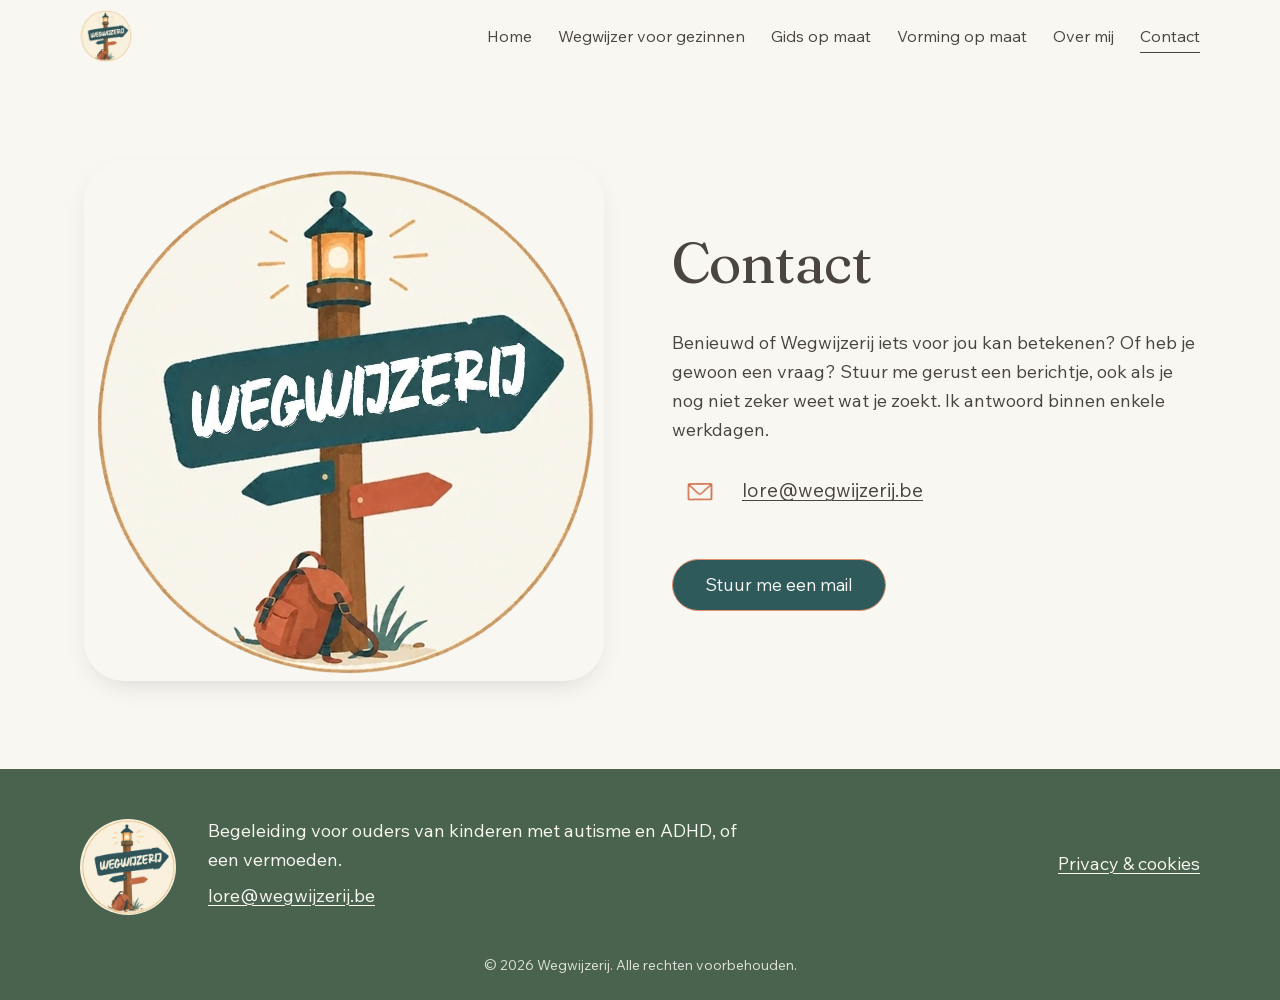
==== commit a82b0fff: "Add files via upload" ====
--- a/contact/index.html
+++ b/contact/index.html
@@ -11,9 +11,9 @@
 <meta property="og:title" content="Contact | Wegwijzerij">
 <meta property="og:description" content="Neem contact op met Wegwijzerij via lore@wegwijzerij.be.">
 <meta property="og:url" content="https://wegwijzerij.be/contact/">
-<meta property="og:image" content="https://wegwijzerij.be/assets/img/logo-banner.png">
+<meta property="og:image" content="https://wegwijzerij.be/assets/img/logo.png">
 <meta property="og:locale" content="nl_BE">
-<link rel="icon" href="../assets/img/7ee538_72dd637df55749018c7bbe8f2faf2ca0.png" type="image/png">
+<link rel="icon" href="../assets/img/logo.png" type="image/png">
 <link rel="preload" href="../assets/fonts/fraunces-latin.woff2" as="font" type="font/woff2" crossorigin>
 <link rel="preload" href="../assets/fonts/madefor-latin.woff2" as="font" type="font/woff2" crossorigin>
 <link rel="stylesheet" href="../assets/site.css">
@@ -23,7 +23,7 @@
 <a class="skip" href="#inhoud">Naar de inhoud</a>
 <header class="site-header">
   <div class="wrap header-inner">
-    <a class="brand" href="../"><img src="../assets/img/7ee538_72dd637df55749018c7bbe8f2faf2ca0.png" alt="Wegwijzerij – naar de homepagina" width="52" height="52"></a>
+    <a class="brand" href="../"><img src="../assets/img/logo.png" alt="Wegwijzerij – naar de homepagina" width="52" height="52"></a>
     <button class="nav-toggle" type="button" aria-expanded="false" aria-controls="hoofdmenu" aria-label="Menu openen">
       <span></span><span></span><span></span>
     </button>
@@ -56,7 +56,7 @@
 </main>
 <footer class="site-footer">
   <div class="wrap footer-inner">
-    <a class="footer-logo" href="../contact/"><img src="../assets/img/logo-banner.png" alt="Lore Dupont – Wegwijzerij, wegwijzer &amp; autismecoach" width="300" height="90" loading="lazy"></a>
+    <a class="footer-logo" href="../contact/"><img src="../assets/img/logo.png" alt="Wegwijzerij" width="96" height="96" loading="lazy"></a>
     <div class="footer-text">
       <p>Begeleiding voor ouders van kinderen met autisme en ADHD, of een vermoeden.</p>
       <p><a href="mailto:lore@wegwijzerij.be">lore@wegwijzerij.be</a></p>
--- a/assets/site.css
+++ b/assets/site.css
@@ -178,13 +178,12 @@
 .site-footer{background:var(--footer);color:#F9F7F2;padding:48px 0 24px}
 .site-footer a{color:#F9F7F2}
 .footer-inner{display:grid;grid-template-columns:auto 1fr auto;gap:32px;align-items:center}
-.footer-logo img{width:300px;height:auto;border-radius:14px}
+.footer-logo img{width:96px;height:96px;border-radius:50%}
 .footer-text p{margin:0 0 .4em;max-width:30em}
 .footer-links{list-style:none;margin:0;padding:0}
 .copyright{text-align:center;font-size:14px;opacity:.85;margin:36px 0 0}
 @media (max-width:760px){
   .footer-inner{grid-template-columns:1fr;justify-items:center;text-align:center;gap:20px}
-  .footer-logo img{width:260px}
 }
 
 @media (prefers-reduced-motion:reduce){*{transition:none!important;scroll-behavior:auto!important}}
